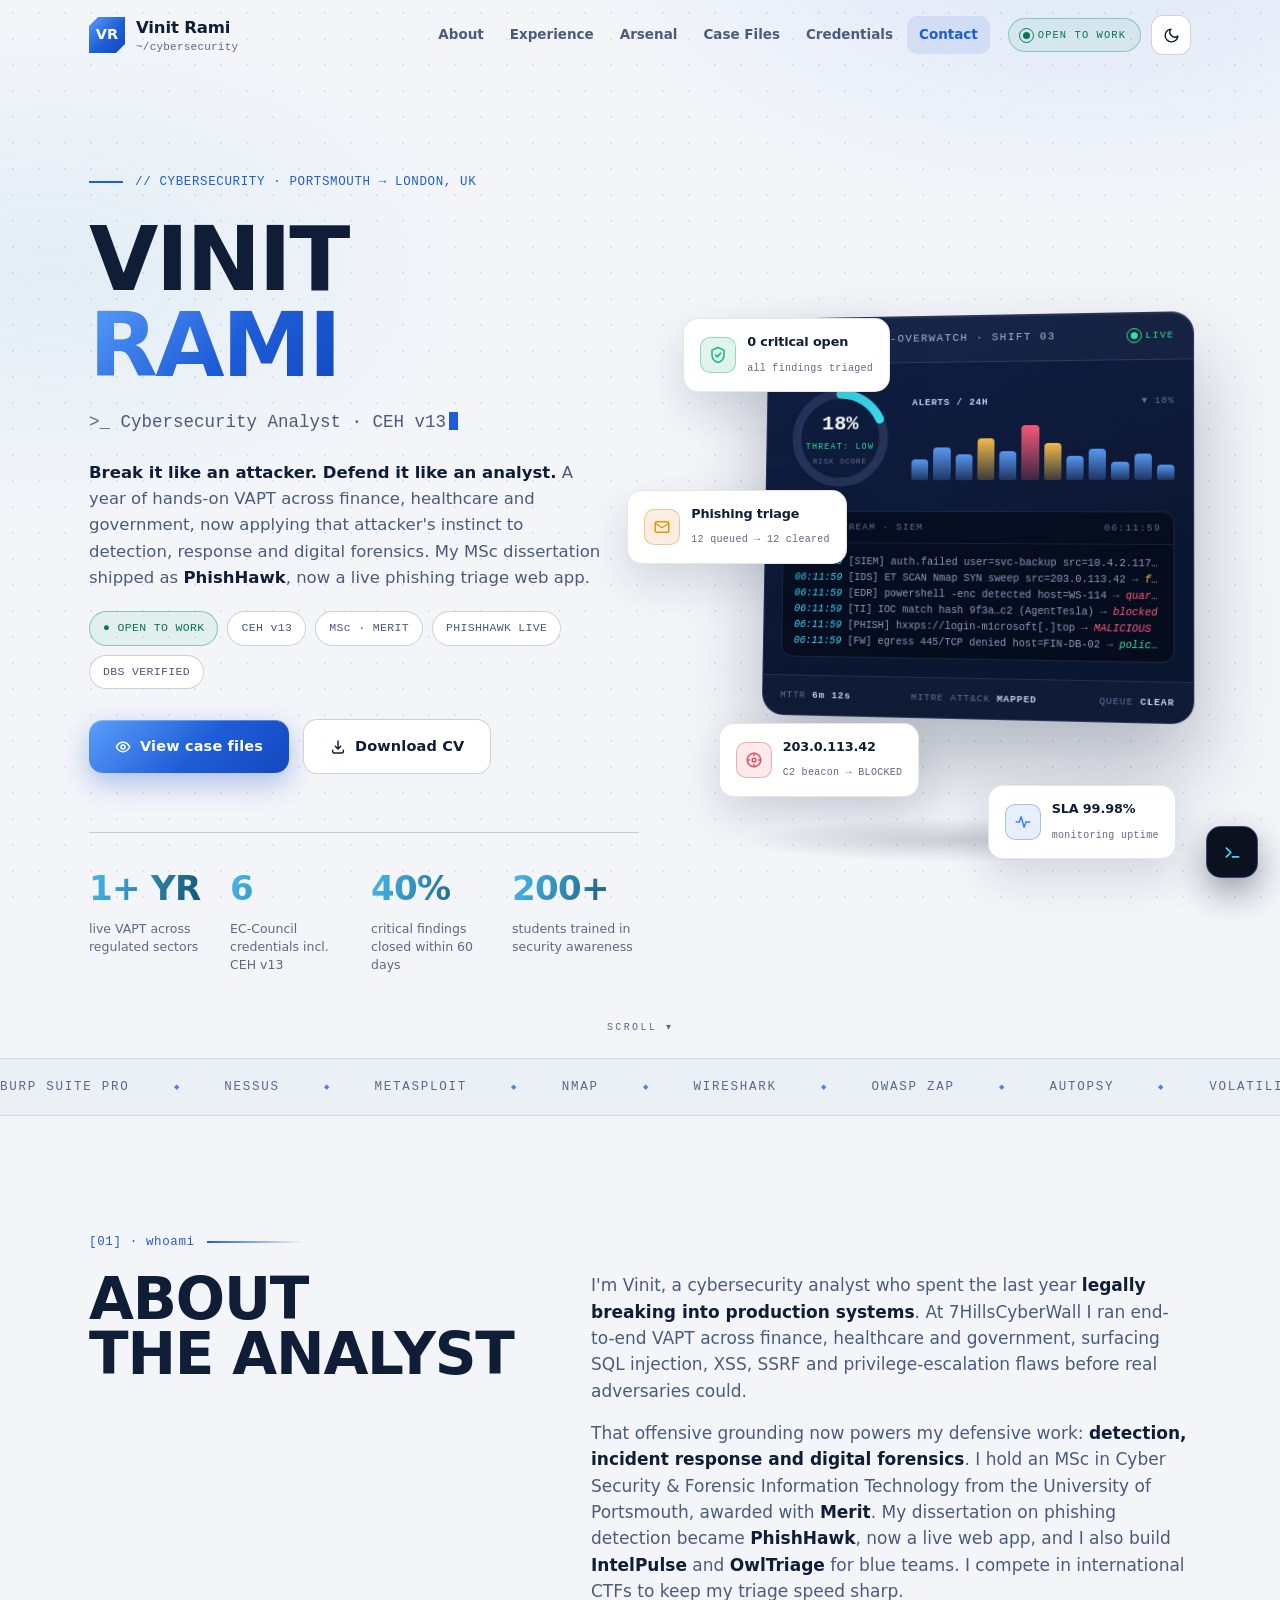
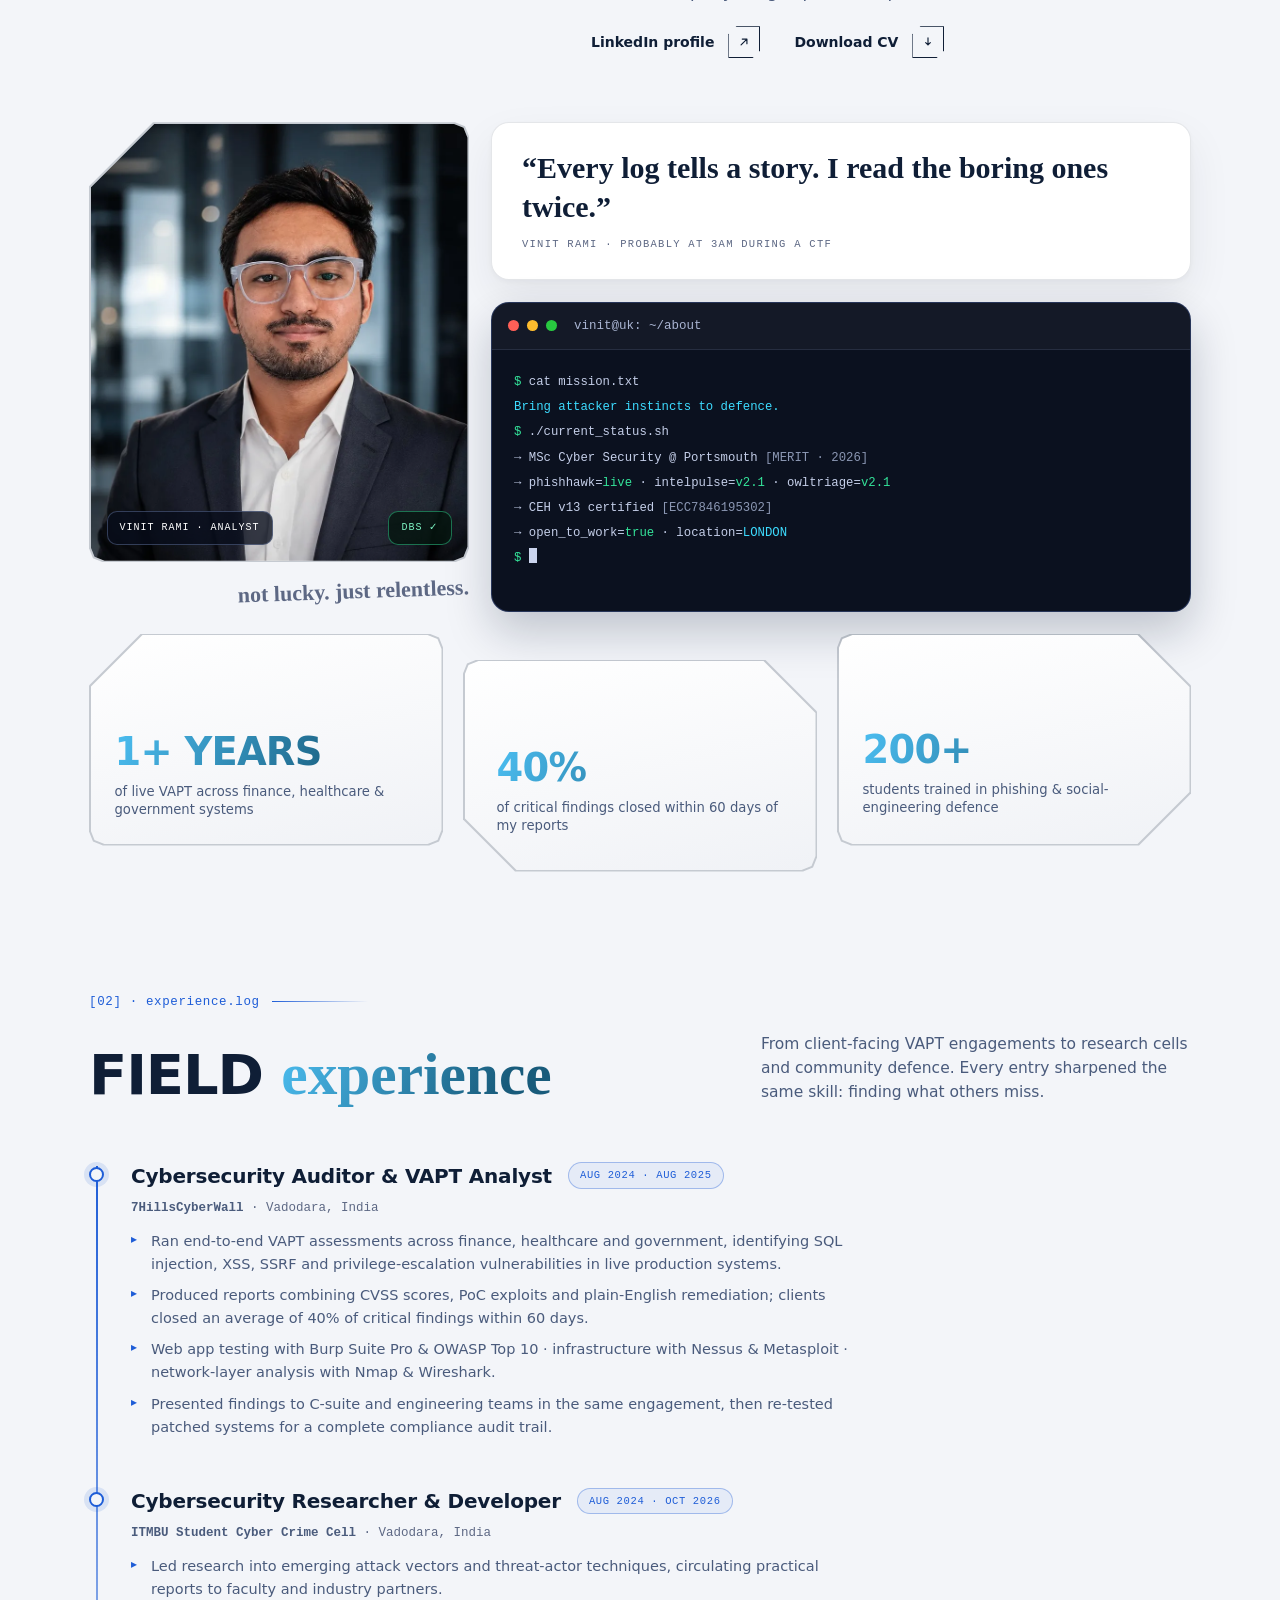
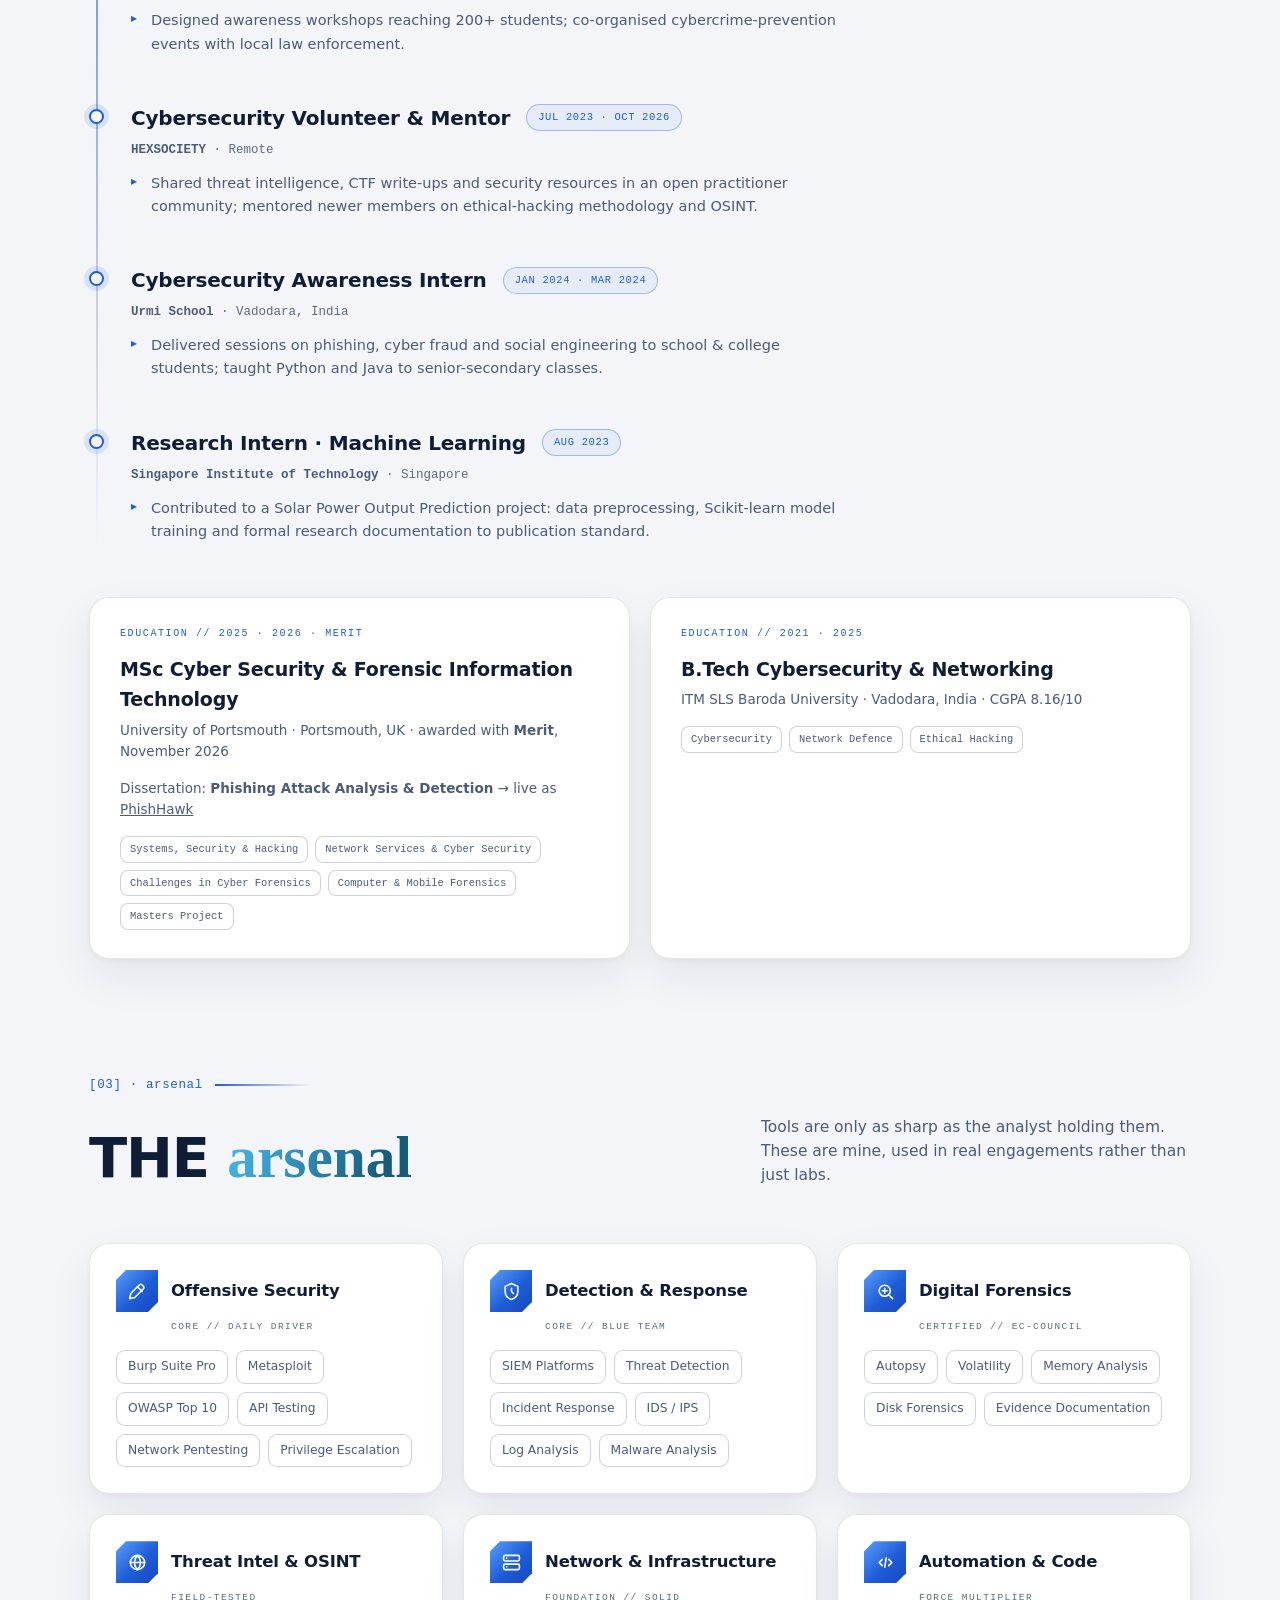
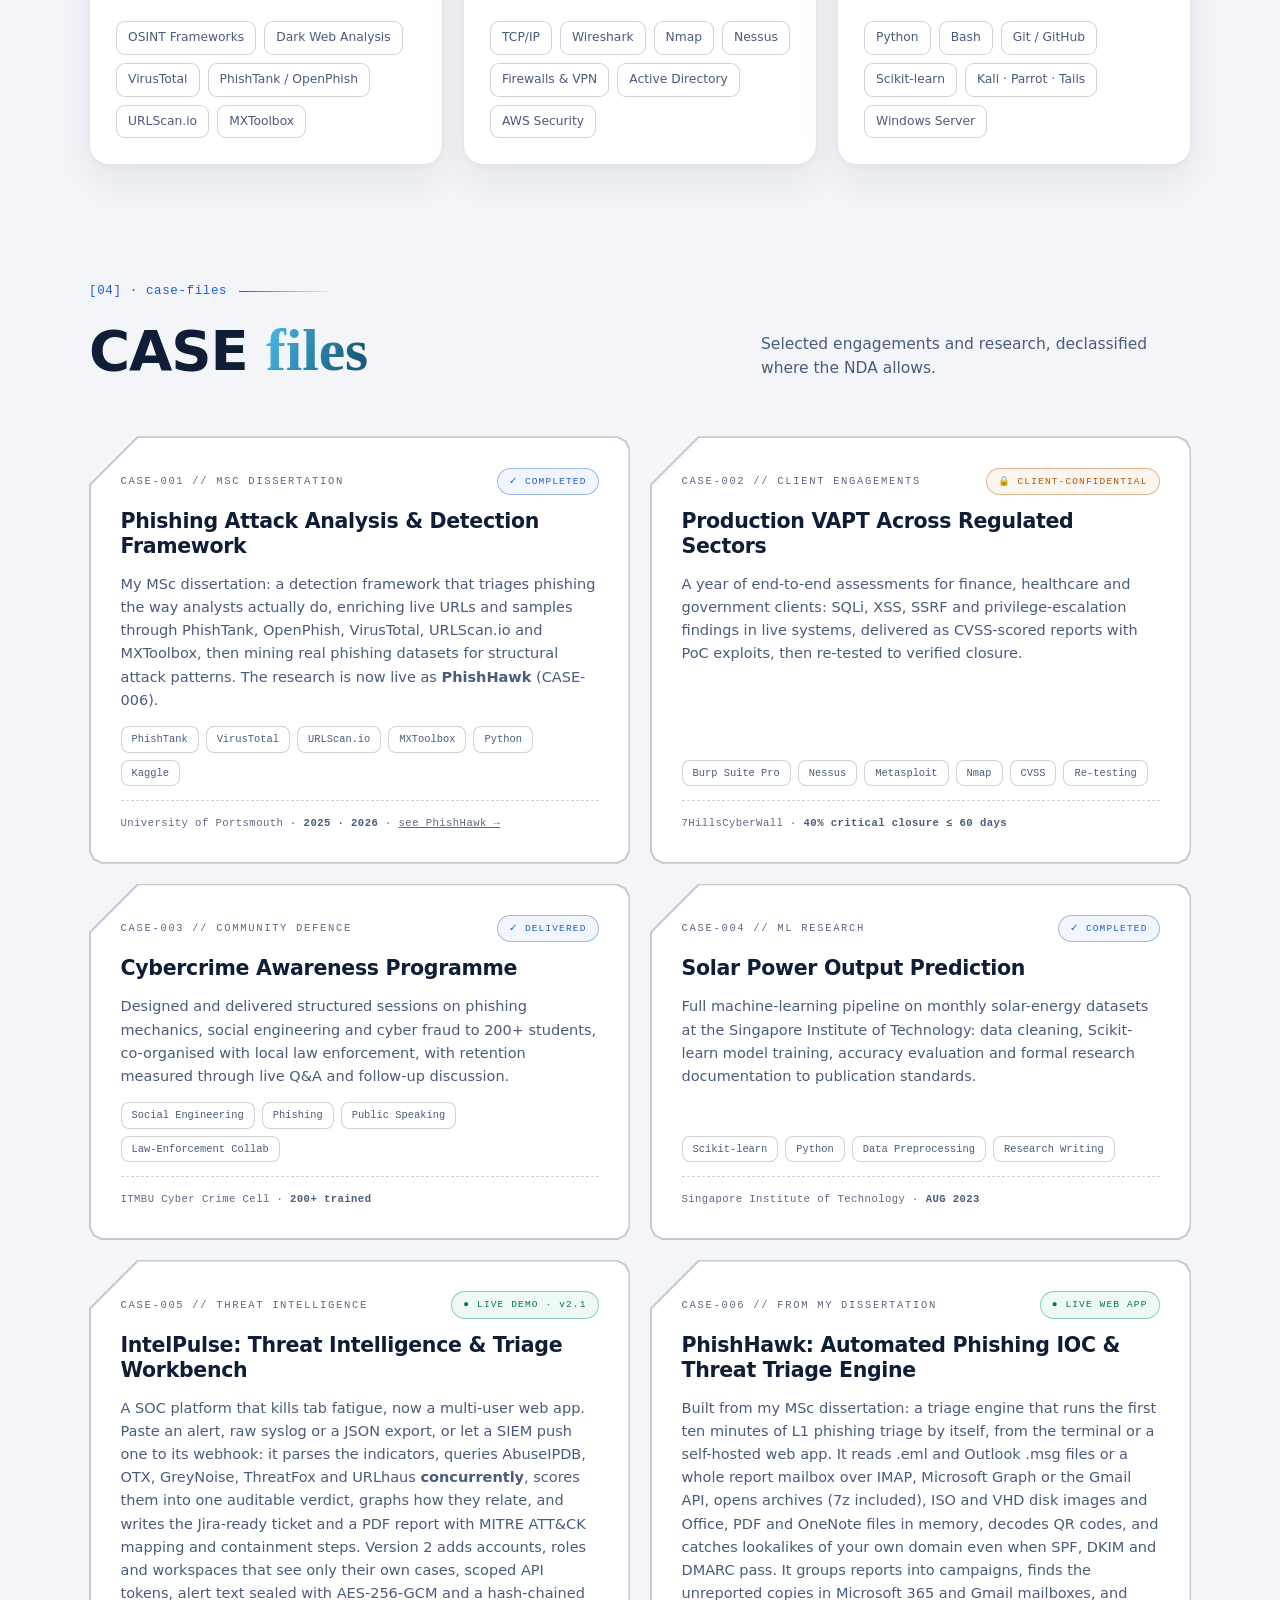
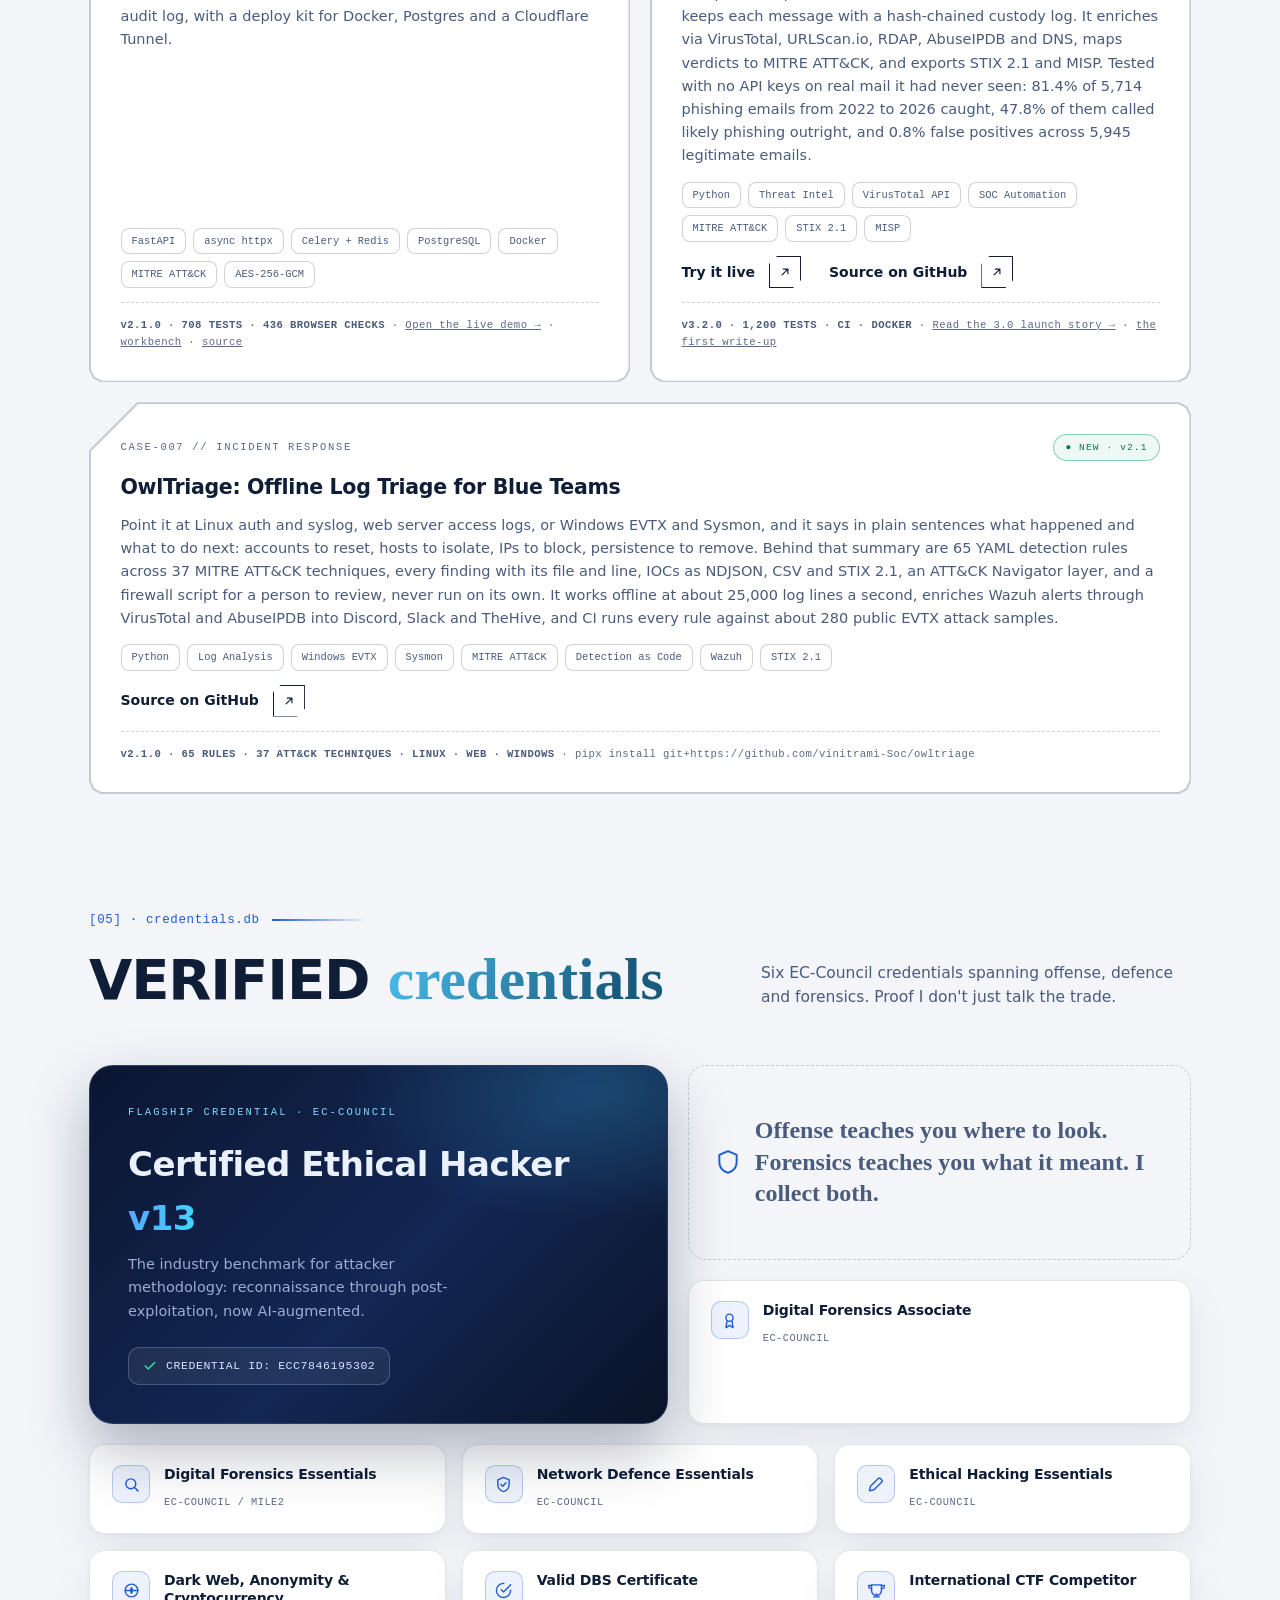
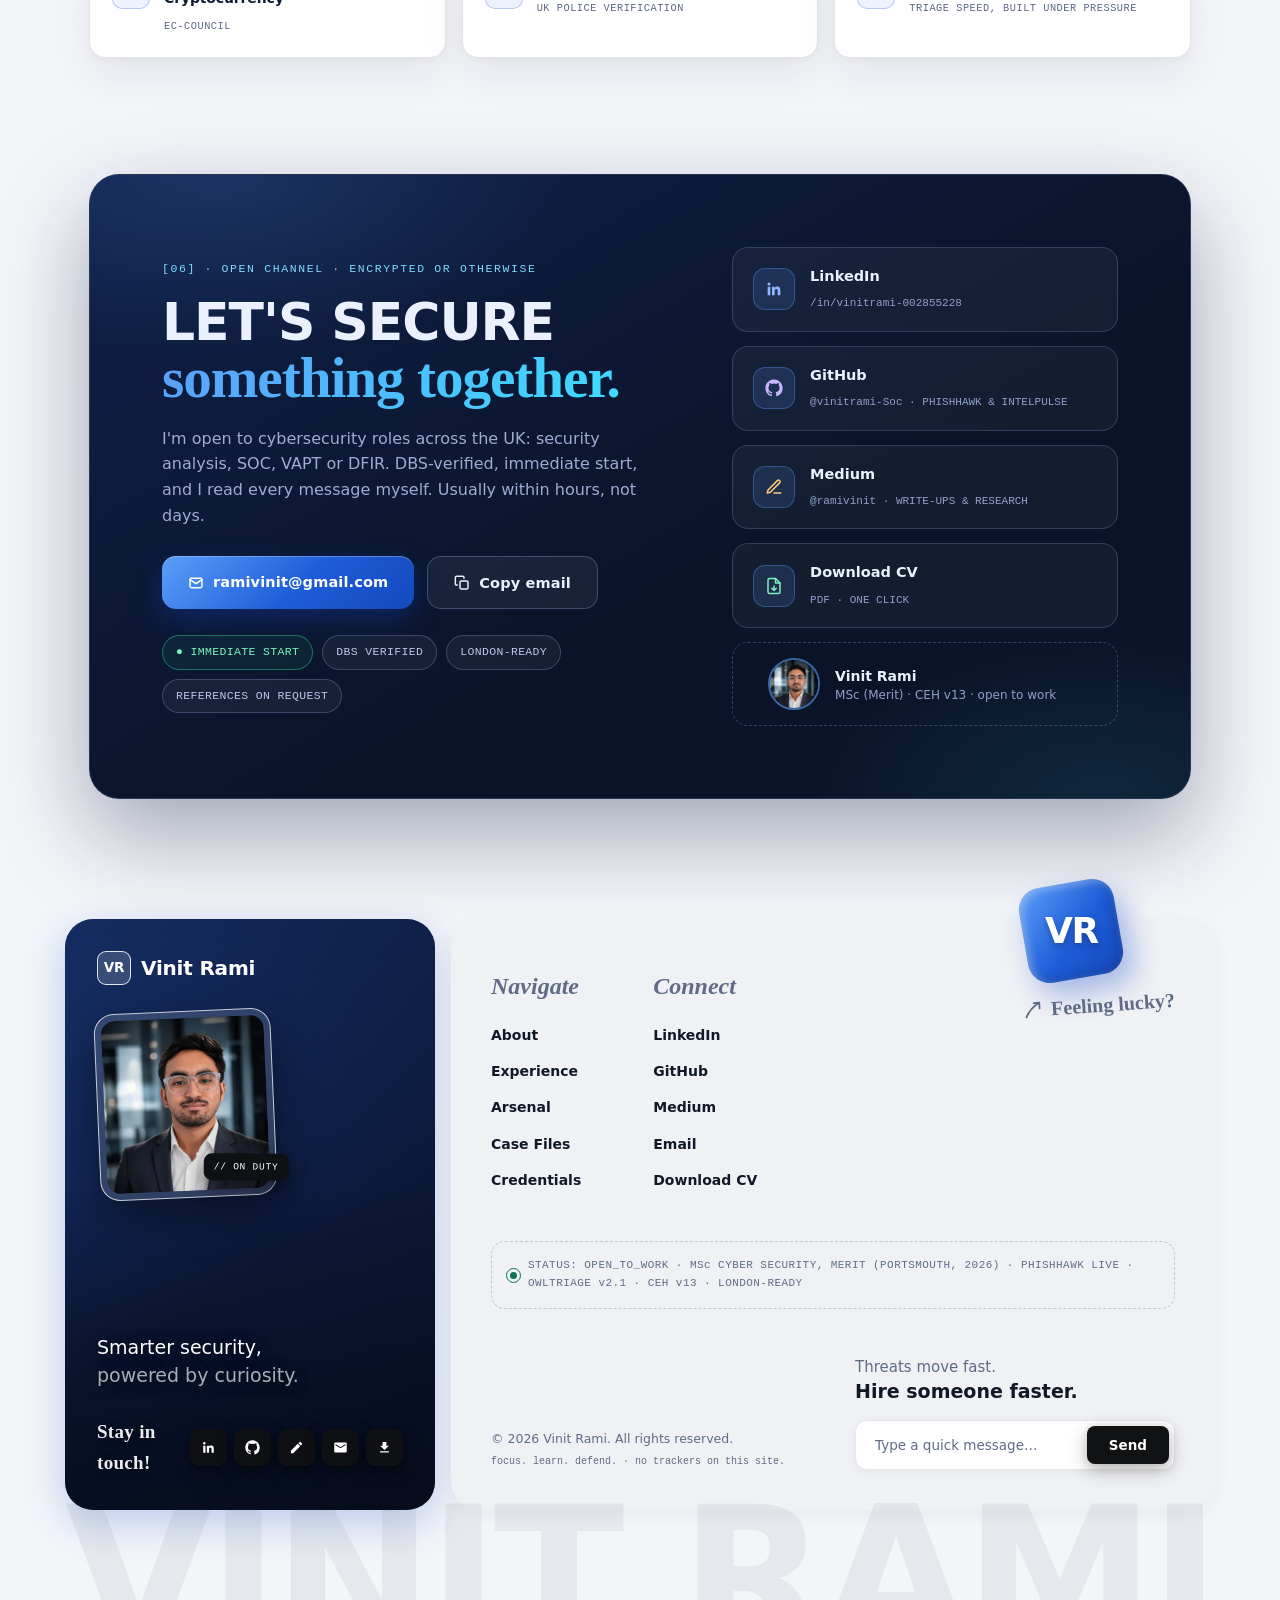
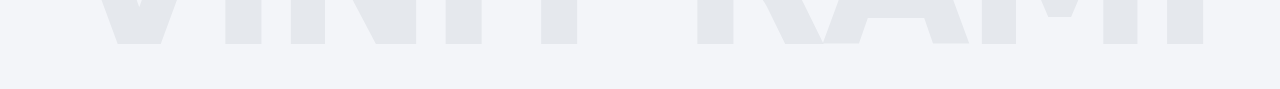
==== index.html @ 161d954b "MSc awarded with Merit; IntelPulse 2.1; add OwlTriage - The MSc is awarded: Cyber Security and Foren" ====
<!doctype html>
<html lang="en" data-theme="light">
<head>
<meta charset="UTF-8" />
<meta name="viewport" content="width=device-width, initial-scale=1.0" />
<title>Vinit Rami · Cybersecurity Analyst</title>
<meta name="description" content="Vinit Rami, CEH v13 certified cybersecurity analyst with an MSc in Cyber Security (Merit, University of Portsmouth). VAPT, phishing detection, log triage and threat intelligence. Builds PhishHawk, IntelPulse and OwlTriage." />
<meta name="theme-color" media="(prefers-color-scheme: light)" content="#F3F5F9" />
<meta name="theme-color" media="(prefers-color-scheme: dark)" content="#05080F" />
<meta property="og:title" content="Vinit Rami · Cybersecurity Analyst" />
<meta property="og:description" content="Break it like an attacker. Defend it like an analyst. CEH v13 · VAPT · Digital Forensics · MSc Cyber Security, University of Portsmouth." />
<meta property="og:type" content="website" />
<meta property="og:url" content="https://www.vinitrami.co.in/" />
<meta property="og:image" content="https://www.vinitrami.co.in/assets/profile-800.jpg" />
<link rel="canonical" href="https://www.vinitrami.co.in/" />
<link rel="icon" href="data:image/svg+xml,%3Csvg xmlns='http://www.w3.org/2000/svg' viewBox='0 0 64 64'%3E%3Cdefs%3E%3ClinearGradient id='g' x1='0' y1='0' x2='1' y2='1'%3E%3Cstop offset='0' stop-color='%235b9ffb'/%3E%3Cstop offset='1' stop-color='%231448be'/%3E%3C/linearGradient%3E%3C/defs%3E%3Crect x='6' y='6' width='52' height='52' rx='14' fill='url(%23g)'/%3E%3Cpath d='M20 22 L32 44 L44 22' fill='none' stroke='%23fff' stroke-width='5.5' stroke-linecap='round' stroke-linejoin='round'/%3E%3C/svg%3E" />
<script>(function(){
try {
var t = localStorage.getItem('vr-theme');
if (t !== 'light' && t !== 'dark'){
t = (window.matchMedia && window.matchMedia('(prefers-color-scheme: dark)').matches) ? 'dark' : 'light';
}
document.documentElement.setAttribute('data-theme', t);
} catch(e){}
})();</script>
<script type="application/ld+json">
{
  "@context": "https://schema.org",
  "@type": "Person",
  "name": "Vinit Rami",
  "jobTitle": "Cybersecurity Analyst",
  "url": "https://www.vinitrami.co.in/",
  "image": "https://www.vinitrami.co.in/assets/profile-800.jpg",
  "email": "mailto:ramivinit@gmail.com",
  "hasCredential": {
    "@type": "EducationalOccupationalCredential",
    "credentialCategory": "degree",
    "name": "MSc Cyber Security and Forensic Information Technology (Merit)",
    "recognizedBy": { "@type": "CollegeOrUniversity", "name": "University of Portsmouth" }
  },
  "alumniOf": [
    { "@type": "CollegeOrUniversity", "name": "University of Portsmouth" },
    { "@type": "CollegeOrUniversity", "name": "ITM SLS Baroda University" }
  ],
  "knowsAbout": ["Phishing Detection", "Log Analysis", "Digital Forensics", "Vulnerability Assessment and Penetration Testing", "Threat Detection", "Incident Response", "SIEM", "OSINT", "Ethical Hacking"],
  "sameAs": [
    "https://www.linkedin.com/in/vinitrami-002855228",
    "https://github.com/vinitrami-Soc",
    "https://medium.com/@ramivinit"
  ]
}
</script>
<link rel="preload" href="assets/fonts/SpaceGrotesk.woff2" as="font" type="font/woff2" crossorigin />
<link rel="preload" href="assets/fonts/DMSans.woff2" as="font" type="font/woff2" crossorigin />
<link rel="preload" href="assets/fonts/JetBrainsMono.woff2" as="font" type="font/woff2" crossorigin />
<style>/* DM Sans, JetBrains Mono and Space Grotesk are variable fonts: one file
   covers the whole weight range. They used to be served as ten files under
   weight-specific names, but only four were distinct, so a first visit
   downloaded 431 KiB of which 263 KiB was the same bytes again. Ranges below
   are the fonts' own fvar axes, not a guess. */
@font-face{font-family:'Caveat';font-style:normal;font-weight:600;font-display:swap;src:url('assets/fonts/Caveat-600.woff2') format('woff2')}
@font-face{font-family:'DM Sans';font-style:normal;font-weight:100 1000;font-display:swap;src:url('assets/fonts/DMSans.woff2') format('woff2')}
@font-face{font-family:'JetBrains Mono';font-style:normal;font-weight:400 800;font-display:swap;src:url('assets/fonts/JetBrainsMono.woff2') format('woff2')}
@font-face{font-family:'Space Grotesk';font-style:normal;font-weight:300 700;font-display:swap;src:url('assets/fonts/SpaceGrotesk.woff2') format('woff2')}
*,*::before,*::after{box-sizing:border-box;margin:0;padding:0}:root{--sans:'DM Sans',system-ui,sans-serif;--disp:'Space Grotesk','DM Sans',system-ui,sans-serif;--mono:'JetBrains Mono',ui-monospace,monospace;--hand:'Caveat',cursive;--wrap:1150px;--rad:20px;--navy:#0B1631;--navy-2:#101F44;--navy-line:rgba(140,165,225,.22);--navy-txt:#EAF0FC;--navy-mut:#9DACD2;--cube-grad:linear-gradient(135deg,#5b9ffb 0%,#1e5dd7 55%,#1448be 100%);--bg:#F3F5F9;--bg2:#EBEFF6;--card:#FFFFFF;--card2:#F0F2F6;--ink:#0F1E36;--mut:#4A5B7C;--dim:#5D6884;--line:rgba(15,30,54,.11);--line2:rgba(15,30,54,.2);--brand:#1E5DD7;--brand2:#0E8FC9;--green:#0A754F;--amber:#B45309;--red:#D93648;--stat-grad:linear-gradient(294deg,#185B7B 20%,#4BBDF0 100%);--chip-bg:#FFFFFF;--card-shadow:0 2px 6px rgba(15,30,54,.04),0 18px 44px rgba(15,30,54,.07);--card-shadow-hover:0 4px 10px rgba(15,30,54,.05),0 26px 60px rgba(21,76,189,.14);--nav-bg:rgba(243,245,249,.86);--marquee-bg:#EBEFF6;--footer-right-bg:#F0F1F5;--footer-link:#111827;--footer-soft:#606B86;--sub-bg:#FFFFFF;--sub-border:#E5E7EB;--sub-btn-bg:#111214;--sub-btn-txt:#FFFFFF;--watermark:rgba(15,30,54,.06);--scan:rgba(30,93,215,.35);--sel-bg:rgba(30,93,215,.22)}[data-theme="dark"]{--bg:#05080F;--bg2:#070C16;--card:#0C1322;--card2:#0E1626;--ink:#EAF0FB;--mut:#A3AFC8;--dim:#8F9BB7;--line:rgba(150,170,210,.15);--line2:rgba(150,170,210,.26);--brand:#5B9FFB;--brand2:#3DDCFF;--green:#34E39A;--amber:#FFC24B;--red:#FF5C7A;--stat-grad:linear-gradient(294deg,#4BA3D8 10%,#8AE4FF 100%);--chip-bg:rgba(150,170,210,.07);--card-shadow:0 20px 50px rgba(0,0,0,.4);--card-shadow-hover:0 26px 64px rgba(0,0,0,.5),0 0 46px rgba(79,141,253,.08);--nav-bg:rgba(5,8,15,.82);--marquee-bg:rgba(150,170,210,.04);--footer-right-bg:#0D1424;--footer-link:#DFE5F4;--footer-soft:#9099B4;--sub-bg:#080C16;--sub-border:rgba(150,170,210,.22);--sub-btn-bg:linear-gradient(135deg,#5b9ffb,#1448be);--sub-btn-txt:#FFFFFF;--watermark:rgba(255,255,255,.05);--scan:rgba(61,220,255,.4);--sel-bg:rgba(91,159,251,.32)}html{scroll-padding-top:96px}body{font-family:var(--sans);background:var(--bg);color:var(--ink);line-height:1.6;overflow-x:hidden;-webkit-font-smoothing:antialiased;text-rendering:optimizeLegibility}body.locked{overflow:hidden}::selection{background:var(--sel-bg)}a{color:inherit}img{max-width:100%;display:block}button{font-family:inherit;cursor:pointer;color:inherit}input{font-family:inherit}.wrap{max-width:var(--wrap);margin:0 auto;padding:0 24px}.mono{font-family:var(--mono)}:focus-visible{outline:2px solid var(--brand);outline-offset:3px;border-radius:4px}.skip-link{position:fixed;top:-64px;left:16px;z-index:10001;background:var(--brand);color:#fff;padding:10px 18px;border-radius:10px;font-weight:600;transition:top .2s}.skip-link:focus{top:14px}.bg-fx{position:fixed;inset:0;z-index:-1;pointer-events:none;background:radial-gradient(820px 460px at 85% -8%,rgba(75,140,250,.13),transparent 62%),radial-gradient(700px 420px at 4% 30%,rgba(14,143,201,.07),transparent 60%)}[data-theme="dark"] .bg-fx{background:radial-gradient(820px 460px at 85% -8%,rgba(79,141,253,.13),transparent 62%),radial-gradient(700px 420px at 4% 30%,rgba(61,220,255,.05),transparent 60%),radial-gradient(900px 560px at 50% 115%,rgba(30,93,215,.08),transparent 65%)}.bg-dots{position:fixed;inset:0;z-index:-1;pointer-events:none;opacity:.55;background-image:radial-gradient(rgba(15,30,54,.14) 1px,transparent 1.4px);background-size:26px 26px;background-position:0 0}[data-theme="dark"] .bg-dots{background-image:radial-gradient(rgba(150,170,210,.13) 1px,transparent 1.4px);opacity:.4}#progress{position:fixed;top:0;left:0;height:2.5px;width:0;background:var(--cube-grad);z-index:1200}#boot{position:fixed;inset:0;z-index:9999;background:#04060B;display:flex;align-items:center;justify-content:center;padding:24px;transition:opacity .5s ease,visibility .5s}#boot.hidden{opacity:0;visibility:hidden}.term-shell{width:min(600px,100%);border-radius:16px;overflow:hidden;background:#0B111F;border:1px solid rgba(120,155,255,.26);box-shadow:0 0 0 1px rgba(0,0,0,.45),0 34px 90px rgba(0,0,0,.72),0 0 80px rgba(60,120,255,.12)}.term-head{display:flex;align-items:center;gap:8px;padding:13px 16px;background:rgba(255,255,255,.035);border-bottom:1px solid rgba(150,170,210,.14)}.tdot{width:11px;height:11px;border-radius:50%;flex:none}.tdot.r{background:#ff5f57}.tdot.y{background:#febc2e}.tdot.g{background:#28c840}.term-title{margin-left:9px;font-family:var(--mono);font-size:12.5px;color:#A9B4D2}.boot-body{padding:22px 22px 26px;font-family:var(--mono);font-size:13.5px;line-height:2.05;min-height:186px;color:#CBD5EE}.boot-body .ln{display:block}.boot-body .ok{color:#34E39A}.boot-body .accent{color:#3DDCFF}.caret{display:inline-block;width:8px;height:15px;background:#CBD5EE;vertical-align:-2px;animation:blink 1s steps(1) infinite}@keyframes blink{50%{opacity:0}}.boot-skip{position:absolute;bottom:26px;left:50%;transform:translateX(-50%);font-family:var(--mono);font-size:11px;color:#818CA6;letter-spacing:.1em}#nav{position:fixed;top:0;left:0;right:0;z-index:1000;border-bottom:1px solid transparent;transition:background-color .3s,border-color .3s,box-shadow .3s}#nav.scrolled{background:var(--nav-bg);backdrop-filter:blur(14px);-webkit-backdrop-filter:blur(14px);border-bottom-color:var(--line);box-shadow:0 8px 30px rgba(15,30,54,.06)}[data-theme="dark"] #nav.scrolled{box-shadow:0 10px 36px rgba(0,0,0,.4)}.nav-in{max-width:var(--wrap);margin:0 auto;padding:15px 24px;display:flex;align-items:center;gap:18px}.brand{display:flex;align-items:center;gap:11px;text-decoration:none}.brand-mark{width:36px;height:36px;display:grid;place-items:center;flex:none;background:var(--cube-grad);color:#fff;font-family:var(--disp);font-weight:700;font-size:14.5px;clip-path:polygon(9px 0,100% 0,100% calc(100% - 9px),calc(100% - 9px) 100%,0 100%,0 9px);box-shadow:0 6px 16px rgba(20,72,200,.3)}.brand-name{font-family:var(--disp);font-weight:700;font-size:16.5px;letter-spacing:-.01em}.brand-name .path{font-family:var(--mono);font-weight:500;font-size:11px;color:var(--dim);display:block;line-height:1.25;letter-spacing:.02em}.nav-links{display:flex;gap:2px;margin-left:auto;align-items:center}.nav-links a{text-decoration:none;font-size:13.5px;font-weight:600;color:var(--mut);padding:8px 12px;border-radius:10px;transition:color .2s,background-color .2s}.nav-links a:hover{color:var(--ink);background:rgba(30,93,215,.08)}.nav-links a.active{color:var(--brand);background:rgba(30,93,215,.1)}[data-theme="dark"] .nav-links a:hover{background:rgba(91,159,251,.1)}[data-theme="dark"] .nav-links a.active{background:rgba(91,159,251,.13)}.nav-tools{display:flex;align-items:center;gap:10px}#themeToggle{width:40px;height:40px;border-radius:12px;border:1px solid var(--line2);background:var(--chip-bg);display:grid;place-items:center;transition:transform .2s,border-color .2s}#themeToggle:hover{transform:translateY(-2px);border-color:var(--brand)}#themeToggle svg{width:17px;height:17px}#themeToggle .ico-sun{display:none}[data-theme="dark"] #themeToggle .ico-sun{display:block}[data-theme="dark"] #themeToggle .ico-moon{display:none}.nav-status{display:flex;align-items:center;gap:8px;padding:8px 14px;text-decoration:none;border-radius:99px;border:1px solid rgba(14,159,110,.4);background:rgba(14,159,110,.07);font-family:var(--mono);font-size:10.5px;letter-spacing:.1em;color:var(--green);white-space:nowrap;transition:background-color .2s}.nav-status:hover{background:rgba(14,159,110,.14)}.pulse{width:7px;height:7px;border-radius:50%;background:var(--green);position:relative;flex:none}.pulse::after{content:'';position:absolute;inset:-4px;border-radius:50%;border:1px solid var(--green);animation:pulse 2s ease-out infinite}@keyframes pulse{0%{transform:scale(.5);opacity:.9}100%{transform:scale(1.55);opacity:0}}#hamburger{display:none;width:42px;height:42px;border-radius:11px;background:var(--chip-bg);border:1px solid var(--line2);flex-direction:column;align-items:center;justify-content:center;gap:5px}#hamburger span{width:18px;height:2px;background:var(--ink);border-radius:2px;transition:transform .25s,opacity .25s}#hamburger.open span:nth-child(1){transform:translateY(7px) rotate(45deg)}#hamburger.open span:nth-child(2){opacity:0}#hamburger.open span:nth-child(3){transform:translateY(-7px) rotate(-45deg)}#mobile-menu{display:none;position:fixed;top:76px;left:14px;right:14px;z-index:999;background:var(--card);border:1px solid var(--line2);border-radius:18px;padding:12px;box-shadow:0 30px 70px rgba(15,30,54,.18)}[data-theme="dark"] #mobile-menu{box-shadow:0 30px 80px rgba(0,0,0,.6)}#mobile-menu.open{display:block}#mobile-menu a{display:block;text-decoration:none;padding:13px 16px;border-radius:12px;font-weight:600;font-size:15px;color:var(--ink)}#mobile-menu a:hover{background:rgba(30,93,215,.08)}#mobile-menu .mm-foot{margin-top:8px;padding:12px 16px 6px;border-top:1px solid var(--line);display:flex;align-items:center;justify-content:space-between;gap:12px;font-family:var(--mono);font-size:10.5px;letter-spacing:.08em;color:var(--green)}.btn{display:inline-flex;align-items:center;gap:9px;text-decoration:none;border:none;font-size:14.5px;font-weight:700;letter-spacing:.01em;padding:15px 26px;border-radius:14px;transition:transform .16s,box-shadow .25s,background-color .25s,filter .2s}.btn:active{transform:translateY(1px)}.btn svg{width:16px;height:16px;flex:none}.btn-primary{background:var(--cube-grad);color:#fff;box-shadow:0 10px 28px rgba(20,72,200,.32),inset 0 1px 0 rgba(255,255,255,.28)}.btn-primary:hover{transform:translateY(-2px);filter:brightness(1.07);box-shadow:0 16px 40px rgba(20,72,200,.42),inset 0 1px 0 rgba(255,255,255,.28)}.btn-ghost{background:var(--chip-bg);color:var(--ink);border:1px solid var(--line2)}.btn-ghost:hover{transform:translateY(-2px);border-color:var(--brand);box-shadow:0 12px 28px rgba(15,30,54,.1)}[data-theme="dark"] .btn-ghost:hover{box-shadow:0 12px 30px rgba(0,0,0,.4)}.chip{font-family:var(--mono);font-size:11.5px;letter-spacing:.03em;color:var(--mut);padding:7px 13px;border-radius:99px;border:1px solid var(--line2);background:var(--chip-bg);white-space:nowrap}.chip.hot{color:var(--green);border-color:rgba(14,159,110,.45);background:rgba(14,159,110,.07)}.arrow-link{display:inline-flex;align-items:center;gap:14px;margin-top:22px;font-size:14px;font-weight:600;color:var(--ink);text-decoration:none}.arrow-link .abox{width:32px;height:32px;display:grid;place-items:center;flex:none;border:1.5px solid var(--ink);transition:transform .2s,background-color .2s,color .2s;clip-path:polygon(8px 0,100% 0,100% calc(100% - 8px),calc(100% - 8px) 100%,0 100%,0 8px)}.arrow-link .abox svg{width:14px;height:14px}.arrow-link:hover .abox{transform:translateY(-3px);background:var(--ink);color:var(--bg)}#home{position:relative;padding:172px 0 84px;min-height:100svh;display:flex;align-items:center}.hero-grid{display:grid;grid-template-columns:1.04fr .96fr;gap:44px;align-items:center;width:100%}.hero-eyebrow{font-family:var(--mono);font-size:12.5px;color:var(--brand);letter-spacing:.05em;margin-bottom:24px;display:flex;align-items:center;gap:12px}.hero-eyebrow::before{content:'';width:34px;height:1.5px;background:var(--brand)}h1.hero-name{font-family:var(--disp);font-size:clamp(48px,7vw,92px);font-weight:700;letter-spacing:-.03em;line-height:.96;text-transform:uppercase;margin-bottom:20px}h1.hero-name .grad{background:var(--cube-grad);-webkit-background-clip:text;background-clip:text;color:transparent}.hero-roles{font-family:var(--mono);font-size:clamp(14.5px,1.8vw,17.5px);color:var(--mut);margin-bottom:20px;min-height:1.8em}.hero-roles .pfx{color:var(--dim)}.hero-roles .typed-caret{display:inline-block;width:9px;height:1.05em;background:var(--brand);vertical-align:-3px;margin-left:3px;animation:blink 1s steps(1) infinite}.hero-tag{font-size:16.5px;color:var(--mut);max-width:520px;margin-bottom:14px}.hero-tag b{color:var(--ink);font-weight:600}.hero-chips{display:flex;flex-wrap:wrap;gap:9px;margin:20px 0 30px}.hero-cta{display:flex;flex-wrap:wrap;gap:14px;align-items:center}.hero-stats{display:grid;grid-template-columns:repeat(4,1fr);gap:14px;margin-top:58px;border-top:1px solid var(--line2);padding-top:28px}.hstat .v{font-family:var(--disp);font-weight:700;font-size:clamp(24px,3vw,34px);letter-spacing:-.02em;background:var(--stat-grad);-webkit-background-clip:text;background-clip:text;color:transparent}.hstat .l{font-size:12.5px;color:var(--dim);margin-top:4px;line-height:1.45}.cluster{position:relative;min-height:520px}.cluster::after{content:'';position:absolute;left:10%;right:2%;bottom:-30px;height:46px;background:radial-gradient(ellipse at center,rgba(15,30,54,.18),transparent 68%);z-index:0}[data-theme="dark"] .cluster::after{background:radial-gradient(ellipse at center,rgba(0,0,0,.55),transparent 68%)}.dash{position:relative;z-index:2;width:min(432px,100%);margin-left:auto;background:linear-gradient(160deg,var(--navy-2),var(--navy) 70%);border:1px solid var(--navy-line);border-radius:22px;overflow:hidden;transform:perspective(1200px) rotateX(3deg) rotateY(-7deg) rotate(.5deg);box-shadow:0 44px 80px rgba(15,30,54,.28),inset 0 1px 0 rgba(255,255,255,.08)}[data-theme="dark"] .dash{box-shadow:0 44px 90px rgba(0,0,0,.55),0 0 70px rgba(79,141,253,.08),inset 0 1px 0 rgba(255,255,255,.07)}.dash-head{display:flex;align-items:center;gap:8px;padding:14px 18px;border-bottom:1px solid rgba(150,175,235,.16);background:rgba(255,255,255,.03)}.dash-head .tdot{width:10px;height:10px}.dash-title{font-family:var(--mono);font-size:11px;letter-spacing:.13em;color:#A6B3D8;margin-left:6px}.live{margin-left:auto;display:flex;align-items:center;gap:7px;font-family:var(--mono);font-size:9.5px;letter-spacing:.15em;color:#34E39A}.live .pulse{background:#34E39A}.live .pulse::after{border-color:#34E39A}.dash-body{padding:18px;display:grid;gap:16px}.dash-row1{display:grid;grid-template-columns:116px 1fr;gap:16px;align-items:center}.gauge{position:relative;width:116px;height:116px}.gauge svg{transform:rotate(-90deg);display:block}.gauge .track{stroke:rgba(150,175,235,.16)}.gauge .val{stroke:url(#gaugeGrad);stroke-linecap:round;stroke-dasharray:283;stroke-dashoffset:283;transition:stroke-dashoffset 1.5s cubic-bezier(.22,.9,.35,1)}.gauge .g-in{position:absolute;inset:0;display:flex;flex-direction:column;align-items:center;justify-content:center;gap:1px}.gauge .g-num{font-family:var(--mono);font-weight:600;font-size:21px;color:#fff}.gauge .g-lbl{font-family:var(--mono);font-size:8.5px;letter-spacing:.16em;color:#34E39A}.gauge .g-sub{font-family:var(--mono);font-size:8px;color:#5F6E96;letter-spacing:.1em}.bars .bars-l{display:flex;justify-content:space-between;font-family:var(--mono);font-size:9.5px;letter-spacing:.08em;color:#5F6E96;margin-bottom:9px}.bars .bars-l b{color:#C3CEEC;font-weight:600}.bar-row{display:flex;align-items:flex-end;gap:5px;height:62px}.bar{flex:1;min-width:6px;border-radius:4px 4px 2px 2px;background:linear-gradient(180deg,rgba(91,159,251,.95),rgba(91,159,251,.22));transform-origin:bottom;transform:scaleY(0);transition:transform .7s cubic-bezier(.22,.9,.3,1.15)}.bar.warn{background:linear-gradient(180deg,rgba(255,194,75,.95),rgba(255,194,75,.2))}.bar.crit{background:linear-gradient(180deg,rgba(255,92,122,.95),rgba(255,92,122,.2))}.cluster.armed .bar{transform:scaleY(1)}.logbox{border:1px solid rgba(150,175,235,.15);border-radius:12px;background:rgba(3,7,16,.55);overflow:hidden}.logbox-t{display:flex;align-items:center;justify-content:space-between;padding:8px 12px;border-bottom:1px solid rgba(150,175,235,.12);font-family:var(--mono);font-size:9.5px;letter-spacing:.13em;color:#5F6E96}.log-stream{height:114px;overflow:hidden;padding:9px 12px;display:flex;flex-direction:column;justify-content:flex-end}.log-line{font-family:var(--mono);font-size:10.3px;line-height:1.85;color:#8B98BC;white-space:nowrap;overflow:hidden;text-overflow:ellipsis}.log-line .t-ok{color:#34E39A}.log-line .t-warn{color:#FFC24B}.log-line .t-crit{color:#FF5C7A}.log-line .t-info{color:#3DDCFF}.dash-foot{display:flex;justify-content:space-between;align-items:center;padding:12px 18px;border-top:1px solid rgba(150,175,235,.14);font-family:var(--mono);font-size:9.6px;letter-spacing:.09em;color:#5F6E96;background:rgba(255,255,255,.02)}.dash-foot b{color:#C3CEEC;font-weight:600}.fcard{position:absolute;z-index:3;display:flex;align-items:center;gap:11px;padding:13px 16px;border-radius:15px;background:var(--card);border:1px solid var(--line);box-shadow:0 18px 44px rgba(15,30,54,.14);animation:floaty 7s ease-in-out infinite alternate}[data-theme="dark"] .fcard{background:linear-gradient(150deg,#131C33,#0B1222);border-color:rgba(140,165,225,.24);box-shadow:0 22px 50px rgba(0,0,0,.5),inset 0 1px 0 rgba(255,255,255,.06)}.fcard .fi{width:36px;height:36px;flex:none;border-radius:10px;display:grid;place-items:center}.fcard .ft b{display:block;font-size:12.8px;font-weight:700;color:var(--ink);letter-spacing:-.01em}.fcard .ft span{font-family:var(--mono);font-size:10px;color:var(--dim);letter-spacing:.03em}.fcard svg{width:18px;height:18px}.fc1{top:1%;left:0;animation-delay:.5s}.fc2{top:34%;left:-11%;animation-delay:1.4s}.fc3{bottom:7%;left:7%;animation-delay:.9s}.fc4{bottom:-5%;right:3%;animation-delay:1.9s}@keyframes floaty{from{transform:translateY(7px)}to{transform:translateY(-9px)}}.scroll-hint{position:absolute;bottom:22px;left:50%;transform:translateX(-50%);font-family:var(--mono);font-size:10px;letter-spacing:.24em;color:var(--dim)}.marquee{border-block:1px solid var(--line);background:var(--marquee-bg);overflow:hidden;padding:18px 0}.marquee-track{display:flex;gap:44px;width:max-content;animation:scrollX 36s linear infinite;transform:translateZ(0)}.marquee:hover .marquee-track{animation-play-state:paused}.marquee-track span{font-family:var(--mono);font-size:12.5px;letter-spacing:.14em;color:var(--dim);white-space:nowrap;display:flex;align-items:center;gap:44px}.marquee-track span::after{content:'◆';font-size:7px;color:var(--brand);opacity:.75}@keyframes scrollX{to{transform:translateX(-50%)}}section.block{padding:116px 0 0}.sec-label{font-family:var(--mono);font-size:12.5px;color:var(--brand);letter-spacing:.05em;display:flex;align-items:center;gap:12px;margin-bottom:20px}.sec-label::after{content:'';height:1.5px;flex:1;max-width:96px;background:linear-gradient(90deg,var(--brand),transparent)}h2.sec-title{font-family:var(--disp);font-size:clamp(34px,4.8vw,56px);font-weight:700;letter-spacing:-.02em;line-height:.99;text-transform:uppercase}h2.sec-title .soft{color:var(--dim)}h2.sec-title .hand{font-family:var(--hand);font-weight:600;text-transform:none;font-size:1.06em;background:var(--stat-grad);-webkit-background-clip:text;background-clip:text;color:transparent;padding-right:.1em;letter-spacing:0}.sec-head{display:flex;align-items:flex-end;justify-content:space-between;gap:32px;flex-wrap:wrap;margin-bottom:56px}.sec-head p.lead{max-width:430px;color:var(--mut);font-size:15.5px;line-height:1.55}.reveal{opacity:0;transform:translateY(24px);transition:opacity .65s ease,transform .65s cubic-bezier(.22,.9,.34,1);transition-delay:var(--d,0s)}.reveal.in{opacity:1;transform:none}.about-top{display:grid;grid-template-columns:auto 1fr;gap:56px;align-items:start;margin-bottom:64px}.about-top h2{font-family:var(--disp);font-size:clamp(38px,5vw,58px);font-weight:700;text-transform:uppercase;letter-spacing:-.02em;line-height:.95}.about-desc{max-width:600px;justify-self:end}.about-desc p{font-size:17px;line-height:1.55;color:var(--mut)}.about-desc p + p{margin-top:16px}.about-desc p b{color:var(--ink);font-weight:600}.about-links{display:flex;gap:34px;flex-wrap:wrap}.about-main{display:grid;grid-template-columns:380px 1fr;gap:22px;align-items:stretch}.photo-card{position:relative;display:flex;flex-direction:column}.photo-outer{position:relative;flex:1 1 auto;min-height:440px;padding:1.5px;background:var(--line2);clip-path:polygon(64px 0,calc(100% - 14px) 0,calc(100% - 4px) 4px,100% 14px,100% calc(100% - 14px),calc(100% - 4px) calc(100% - 4px),calc(100% - 14px) 100%,14px 100%,4px calc(100% - 4px),0 calc(100% - 14px),0 64px)}.photo-inner{position:absolute;inset:1.5px;clip-path:inherit;overflow:hidden;background:var(--card2)}.photo-inner img{width:100%;height:100%;object-fit:cover;object-position:center 18%}.photo-inner .scan{position:absolute;inset:0;pointer-events:none;opacity:0;transition:opacity .35s;background:linear-gradient(180deg,transparent 44%,var(--scan) 50%,transparent 56%);background-size:100% 260%}.photo-card:hover .scan{opacity:1;animation:scan 2.6s linear infinite}@keyframes scan{from{background-position:0 -80%}to{background-position:0 180%}}.photo-tag{position:absolute;left:16px;bottom:16px;right:16px;display:flex;justify-content:space-between;gap:10px;align-items:flex-end}.photo-tag .id{font-family:var(--mono);font-size:10px;letter-spacing:.1em;color:#fff;background:rgba(8,14,28,.78);border:1px solid rgba(150,175,235,.3);padding:8px 12px;border-radius:10px}.photo-tag .ok{font-family:var(--mono);font-size:10px;letter-spacing:.1em;color:#7CF2C1;background:rgba(6,22,16,.8);border:1px solid rgba(52,227,154,.45);padding:8px 12px;border-radius:10px}.photo-note{margin-top:14px;text-align:right;font-family:var(--hand);font-weight:600;font-size:22px;color:var(--dim);transform:rotate(-2deg)}.about-side{display:flex;flex-direction:column;gap:22px}.quote-card{padding:26px 30px;border-radius:18px;background:var(--card);border:1px solid var(--line);box-shadow:var(--card-shadow)}.quote-card .q{font-family:var(--hand);font-size:30px;font-weight:600;line-height:1.28;color:var(--ink)}.quote-card .who{margin-top:10px;font-family:var(--mono);font-size:10.5px;letter-spacing:.12em;color:var(--dim)}.side-term{flex:1;display:flex;flex-direction:column;border-radius:18px;overflow:hidden;min-height:220px;background:#0B111F;border:1px solid rgba(120,155,255,.26);box-shadow:0 20px 46px rgba(11,22,49,.22)}.side-term .term-head{flex:none}.side-term .st-body{flex:1;padding:20px 22px;font-family:var(--mono);font-size:12.3px;line-height:2.05;color:#C4CEE8}.side-term .st-body .c-green{color:#34E39A}.side-term .st-body .c-cyan{color:#3DDCFF}.side-term .st-body .c-dim{color:#8B97B3}.about-stats{display:grid;grid-template-columns:repeat(3,1fr);gap:20px;margin-top:22px;padding-bottom:30px}.stat-card{position:relative;min-height:212px;padding:1.5px;background:var(--line2)}.stat-card.c1{clip-path:polygon(52px 0,calc(100% - 14px) 0,calc(100% - 4px) 4px,100% 14px,100% calc(100% - 14px),calc(100% - 4px) calc(100% - 4px),calc(100% - 14px) 100%,14px 100%,4px calc(100% - 4px),0 calc(100% - 14px),0 52px)}.stat-card.c2{clip-path:polygon(0 14px,4px 4px,14px 0,calc(100% - 52px) 0,100% 52px,100% calc(100% - 14px),calc(100% - 4px) calc(100% - 4px),calc(100% - 14px) 100%,52px 100%,0 calc(100% - 52px))}.stat-card.c3{clip-path:polygon(0 14px,4px 4px,14px 0,calc(100% - 52px) 0,100% 52px,100% calc(100% - 52px),calc(100% - 52px) 100%,14px 100%,4px calc(100% - 4px),0 calc(100% - 14px))}.stat-card.offset{transform:translateY(26px)}.stat-in{position:absolute;inset:1.5px;clip-path:inherit;padding:24px;display:flex;flex-direction:column;justify-content:flex-end;background:linear-gradient(168deg,var(--card) 0%,var(--card2) 100%)}[data-theme="dark"] .stat-in{background:linear-gradient(168deg,#0E1730 0%,#090F1E 100%)}.stat-card.c2 .stat-in{padding-left:32px;padding-bottom:34px}.stat-card.c3 .stat-in{padding-bottom:26px}.stat-in .v{font-family:var(--disp);font-size:clamp(28px,3vw,40px);font-weight:700;letter-spacing:-.02em;line-height:1;text-transform:uppercase;white-space:nowrap;background:var(--stat-grad);-webkit-background-clip:text;background-clip:text;color:transparent}.stat-in .l{margin-top:11px;font-size:13.2px;color:var(--mut);line-height:1.42}.timeline{position:relative}.timeline::before{content:'';position:absolute;left:7px;top:6px;bottom:6px;width:1.5px;background:linear-gradient(180deg,var(--brand),transparent)}.titem{position:relative;padding:0 0 46px 42px}.titem:last-child{padding-bottom:8px}.titem::before{content:'';position:absolute;left:0;top:7px;width:15px;height:15px;border-radius:50%;background:var(--bg);border:2.5px solid var(--brand);box-shadow:0 0 0 5px rgba(30,93,215,.12)}.titem.now::before{border-color:var(--green);box-shadow:0 0 0 5px rgba(14,159,110,.14)}.t-top{display:flex;flex-wrap:wrap;align-items:center;gap:10px 16px;margin-bottom:6px}.t-top h3{font-family:var(--disp);font-size:20px;font-weight:600;letter-spacing:-.01em}.t-when{font-family:var(--mono);font-size:10.5px;letter-spacing:.06em;color:var(--brand);border:1px solid rgba(30,93,215,.35);background:rgba(30,93,215,.06);padding:4px 11px;border-radius:99px}.t-when.now{color:var(--green);border-color:rgba(14,159,110,.4);background:rgba(14,159,110,.06)}.t-org{font-family:var(--mono);font-size:12.5px;color:var(--dim);margin-bottom:12px}.t-org b{color:var(--mut);font-weight:600}.titem ul{list-style:none;display:grid;gap:8px;max-width:720px}.titem li{position:relative;padding-left:20px;color:var(--mut);font-size:14.5px}.titem li::before{content:'▸';position:absolute;left:0;top:0;color:var(--brand);font-size:12px}.edu-grid{display:grid;grid-template-columns:1fr 1fr;gap:20px;margin-top:46px}.edu-card{border:1px solid var(--line);border-radius:var(--rad);padding:28px 30px;background:var(--card);box-shadow:var(--card-shadow);transition:transform .25s,box-shadow .25s,border-color .25s}.edu-card:hover{transform:translateY(-4px);box-shadow:var(--card-shadow-hover);border-color:rgba(30,93,215,.35)}.edu-card .e-tag{font-family:var(--mono);font-size:10px;letter-spacing:.16em;color:var(--brand);margin-bottom:12px}.edu-card h3{font-family:var(--disp);font-size:19px;font-weight:600;letter-spacing:-.01em;margin-bottom:5px}.edu-card .e-org{font-size:13.5px;color:var(--mut);margin-bottom:15px}.e-chips{display:flex;flex-wrap:wrap;gap:7px}.e-chips i{font-style:normal;font-family:var(--mono);font-size:10.4px;color:var(--mut);border:1px solid var(--line2);border-radius:8px;padding:4px 9px;background:var(--chip-bg)}.skills-grid{display:grid;grid-template-columns:repeat(3,1fr);gap:20px}.skill-card{border:1px solid var(--line);border-radius:var(--rad);padding:26px;background:var(--card);box-shadow:var(--card-shadow);transition:transform .25s,box-shadow .25s,border-color .25s}.skill-card:hover{transform:translateY(-5px);box-shadow:var(--card-shadow-hover);border-color:rgba(30,93,215,.35)}.sk-top{display:flex;align-items:center;gap:13px;margin-bottom:7px}.sk-ico{width:42px;height:42px;flex:none;display:grid;place-items:center;color:#fff;background:var(--cube-grad);clip-path:polygon(10px 0,100% 0,100% calc(100% - 10px),calc(100% - 10px) 100%,0 100%,0 10px)}.sk-ico svg{width:19px;height:19px}.skill-card h3{font-family:var(--disp);font-size:16.5px;font-weight:600;letter-spacing:-.01em}.sk-lvl{font-family:var(--mono);font-size:9.5px;letter-spacing:.15em;color:var(--dim);margin:0 0 16px 55px}.sk-chips{display:flex;flex-wrap:wrap;gap:8px}.sk-chips i{font-style:normal;font-size:12.3px;font-weight:500;color:var(--mut);border:1px solid var(--line2);border-radius:9px;padding:6px 11px;background:var(--chip-bg);transition:border-color .2s,color .2s}.sk-chips i:hover{border-color:var(--brand);color:var(--ink)}.proj-grid{display:grid;grid-template-columns:1fr 1fr;gap:20px}.proj-card{position:relative;padding:1.5px;background:var(--line2);clip-path:polygon(48px 0,calc(100% - 12px) 0,calc(100% - 4px) 4px,100% 12px,100% calc(100% - 12px),calc(100% - 4px) calc(100% - 4px),calc(100% - 12px) 100%,12px 100%,4px calc(100% - 4px),0 calc(100% - 12px),0 48px);transition:transform .25s}.proj-card:hover{transform:translateY(-5px)}.proj-in{position:relative;clip-path:inherit;background:var(--card);padding:30px;display:flex;flex-direction:column;gap:14px;height:100%;min-height:300px}[data-theme="dark"] .proj-in{background:linear-gradient(170deg,#0E1626,#0A1120)}.pj-top{display:flex;align-items:center;justify-content:space-between;gap:10px;flex-wrap:wrap}.pj-id{font-family:var(--mono);font-size:10.5px;letter-spacing:.16em;color:var(--dim)}.badge{font-family:var(--mono);font-size:9.5px;letter-spacing:.12em;padding:5px 11px;border-radius:99px;white-space:nowrap}.badge.live{color:var(--green);border:1px solid rgba(14,159,110,.45);background:rgba(14,159,110,.07)}.badge.done{color:var(--brand);border:1px solid rgba(30,93,215,.4);background:rgba(30,93,215,.06)}.badge.lock{color:var(--amber);border:1px solid rgba(180,83,9,.4);background:rgba(180,83,9,.06)}[data-theme="dark"] .badge.lock{border-color:rgba(255,194,75,.4);background:rgba(255,194,75,.07)}.proj-in h3{font-family:var(--disp);font-size:20.5px;font-weight:600;letter-spacing:-.015em;line-height:1.22}.proj-in p{color:var(--mut);font-size:14.5px;flex:1}.pj-tags{display:flex;flex-wrap:wrap;gap:7px}.pj-tags i{font-style:normal;font-family:var(--mono);font-size:10.4px;color:var(--mut);border:1px solid var(--line2);border-radius:8px;padding:4px 10px;background:var(--chip-bg)}.pj-foot{font-family:var(--mono);font-size:10.6px;color:var(--dim);letter-spacing:.04em;border-top:1px dashed var(--line2);padding-top:14px}.pj-foot b{color:var(--mut);font-weight:600}.cert-feature{display:grid;grid-template-columns:1.15fr 1fr;gap:20px;margin-bottom:20px}.cert-hero{position:relative;border-radius:24px;padding:38px;overflow:hidden;color:var(--navy-txt);background:linear-gradient(135deg,#0B1631 0%,#132754 55%,#0A1327 100%);border:1px solid var(--navy-line);box-shadow:0 26px 60px rgba(11,22,49,.3)}.cert-hero::before{content:'';position:absolute;inset:0;pointer-events:none;background:radial-gradient(420px 210px at 88% 8%,rgba(61,220,255,.18),transparent 60%)}.cert-hero .ch-tag{position:relative;font-family:var(--mono);font-size:10.5px;letter-spacing:.2em;color:#7FD9FF;margin-bottom:16px}.cert-hero h3{position:relative;font-family:var(--disp);font-size:clamp(26px,3vw,34px);font-weight:700;letter-spacing:-.015em;margin-bottom:8px}.cert-hero h3 .v13{background:linear-gradient(115deg,#5b9ffb,#3DDCFF);-webkit-background-clip:text;background-clip:text;color:transparent}.cert-hero .ch-org{position:relative;color:var(--navy-mut);font-size:14.5px;margin-bottom:24px;max-width:40ch}.cert-hero .ch-id{position:relative;display:inline-flex;align-items:center;gap:9px;font-family:var(--mono);font-size:11.5px;color:#D7E4FF;background:rgba(255,255,255,.07);border:1px solid rgba(150,175,235,.3);padding:9px 14px;border-radius:11px;letter-spacing:.05em}.cert-hero .ch-id svg{width:14px;height:14px;color:#34E39A;flex:none}.cert-side{display:grid;gap:20px;align-content:stretch}.cert-note{border:1.5px dashed var(--line2);border-radius:18px;padding:22px 26px;font-family:var(--hand);font-weight:600;font-size:24px;line-height:1.32;color:var(--mut);display:flex;align-items:center;gap:14px}.cert-note svg{width:26px;height:26px;flex:none;color:var(--brand)}.cert-grid{display:grid;grid-template-columns:repeat(3,1fr);gap:16px}.cert-card{border:1px solid var(--line);border-radius:16px;padding:20px 22px;display:flex;gap:14px;align-items:flex-start;background:var(--card);box-shadow:var(--card-shadow);transition:transform .22s,border-color .22s,box-shadow .22s}.cert-card:hover{transform:translateY(-3px);border-color:rgba(30,93,215,.35);box-shadow:var(--card-shadow-hover)}.cert-card .cc-ico{width:38px;height:38px;flex:none;border-radius:10px;display:grid;place-items:center;background:rgba(30,93,215,.08);border:1px solid rgba(30,93,215,.28);color:var(--brand)}[data-theme="dark"] .cert-card .cc-ico{background:rgba(91,159,251,.1);border-color:rgba(91,159,251,.3)}.cert-card .cc-ico svg{width:17px;height:17px}.cert-card b{display:block;font-size:14px;font-weight:700;letter-spacing:-.01em;line-height:1.3;margin-bottom:4px}.cert-card span{font-family:var(--mono);font-size:10.3px;color:var(--dim);letter-spacing:.05em}#contact .contact-box{position:relative;border-radius:30px;overflow:hidden;padding:clamp(40px,6vw,72px);background:linear-gradient(150deg,#0F2049 0%,#0A1327 62%);color:var(--navy-txt);border:1px solid var(--navy-line);box-shadow:0 36px 90px rgba(11,22,49,.35)}#contact .contact-box::before{content:'';position:absolute;inset:0;pointer-events:none;background:radial-gradient(620px 300px at 12% 0%,rgba(91,159,251,.16),transparent 60%),radial-gradient(520px 280px at 92% 100%,rgba(61,220,255,.1),transparent 60%)}.ct-grid{position:relative;display:grid;grid-template-columns:1.15fr .85fr;gap:48px;align-items:center}.ct-eyebrow{font-family:var(--mono);font-size:11.5px;letter-spacing:.14em;color:#7FD9FF;margin-bottom:18px}.ct-grid h2{font-family:var(--disp);font-size:clamp(32px,4.4vw,52px);font-weight:700;letter-spacing:-.02em;line-height:1.02;margin-bottom:18px;text-transform:uppercase}.ct-grid h2 .hand{font-family:var(--hand);font-weight:600;text-transform:none;font-size:1.1em;background:linear-gradient(115deg,#5b9ffb,#3DDCFF);-webkit-background-clip:text;background-clip:text;color:transparent}.ct-grid .ct-p{color:var(--navy-mut);font-size:16px;max-width:480px;margin-bottom:28px}.ct-actions{display:flex;flex-wrap:wrap;gap:13px;margin-bottom:26px}.ct-actions .btn-ghost{background:rgba(255,255,255,.06);color:#EAF0FC;border-color:rgba(150,175,235,.3)}.ct-actions .btn-ghost:hover{border-color:#5b9ffb;box-shadow:0 12px 30px rgba(0,0,0,.3)}.ct-chips{display:flex;flex-wrap:wrap;gap:9px}.ct-chips .chip{background:rgba(255,255,255,.05);border-color:rgba(150,175,235,.28);color:#B9C6E8}.ct-chips .chip.hot{color:#7CF2C1;border-color:rgba(52,227,154,.4);background:rgba(52,227,154,.07)}.ct-side{display:grid;gap:14px}.ct-card{display:flex;align-items:center;gap:15px;text-decoration:none;padding:17px 20px;border-radius:16px;border:1px solid rgba(150,175,235,.22);background:rgba(255,255,255,.045);transition:border-color .22s,background-color .22s,transform .22s}.ct-card:hover{border-color:rgba(91,159,251,.6);background:rgba(91,159,251,.09);transform:translateX(5px)}.ct-card .ci{width:42px;height:42px;flex:none;border-radius:12px;display:grid;place-items:center;background:rgba(91,159,251,.14);border:1px solid rgba(91,159,251,.35)}.ct-card .ci svg{width:18px;height:18px}.ct-card .cb b{display:block;font-size:14.5px;font-weight:700;color:#EAF0FC}.ct-card .cb span{font-family:var(--mono);font-size:11px;color:#8FA0C9}.ct-avatar{display:flex;align-items:center;gap:15px;padding:15px 20px;border-radius:16px;border:1.5px dashed rgba(150,175,235,.3)}.ct-avatar img{width:52px;height:52px;border-radius:50%;object-fit:cover;object-position:center 22%;border:2px solid rgba(91,159,251,.6);flex:none}.ct-avatar .cb b{display:block;font-size:14px;font-weight:700;color:#EAF0FC}.ct-avatar .cb span{font-size:12px;color:#8FA0C9;line-height:1.4;display:block}.footer-section{padding:120px 24px 0;position:relative}.footer-wrapper{max-width:var(--wrap);margin:0 auto;display:grid;grid-template-columns:370px 1fr;gap:16px;align-items:stretch}.footer-left{position:relative;min-height:340px;border-radius:28px;padding:32px;overflow:hidden;background:linear-gradient(150deg,#1A3B82,#0C1838 58%,#081026);box-shadow:0 12px 40px rgba(21,76,189,.25);display:flex;flex-direction:column;justify-content:space-between}.footer-left::before{content:'';position:absolute;inset:0;z-index:1;pointer-events:none;background:linear-gradient(180deg,rgba(5,9,20,.3) 0%,rgba(5,9,20,.02) 45%,rgba(4,8,18,.55) 100%)}.footer-logo{display:flex;align-items:center;gap:10px;position:relative;z-index:2}.footer-logo-mark{width:34px;height:34px;border-radius:9px;background:rgba(255,255,255,.16);border:1.5px solid rgba(255,255,255,.85);display:grid;place-items:center;font-family:var(--disp);font-size:13.5px;font-weight:700;color:#fff;letter-spacing:-.02em}.footer-logo-name{font-family:var(--disp);font-size:20px;font-weight:700;color:#fff;letter-spacing:-.01em}.footer-photo{position:relative;z-index:2;margin-top:26px;align-self:flex-start;width:min(188px,58%);padding:6px;border-radius:20px;background:rgba(255,255,255,.14);border:1.5px solid rgba(255,255,255,.72);transform:rotate(-2.5deg);box-shadow:0 18px 44px rgba(0,0,0,.42)}.footer-photo img{border-radius:14px;width:100%;height:auto;aspect-ratio:1/1.06;object-fit:cover;object-position:center 15%}.footer-photo .fp-cap{position:absolute;right:-12px;bottom:14px;transform:rotate(3deg);font-family:var(--mono);font-size:9.5px;letter-spacing:.08em;color:#fff;background:#0E1014;padding:6px 10px;border-radius:8px;box-shadow:0 8px 18px rgba(0,0,0,.45)}.footer-tagline-container{margin-top:auto;margin-bottom:28px;position:relative;z-index:2;padding-top:24px}.footer-tagline{font-size:19px;font-weight:500;color:#fff;line-height:1.45;text-shadow:0 2px 14px rgba(0,0,0,.5)}.footer-tagline span{color:rgba(255,255,255,.66);font-weight:400}.footer-social-row{display:flex;justify-content:space-between;align-items:center;gap:12px;position:relative;z-index:2}.footer-social-label{font-family:var(--hand);font-size:19px;font-weight:600;color:rgba(255,255,255,.92);letter-spacing:.3px;text-shadow:0 2px 10px rgba(0,0,0,.45)}.footer-social-icons{display:flex;gap:7px}.social-icon{width:37px;height:37px;border-radius:9px;background:#0E1014;display:grid;place-items:center;box-shadow:0 6px 18px rgba(0,0,0,.35),0 2px 6px rgba(0,0,0,.2);text-decoration:none;transition:background-color .2s,transform .15s,box-shadow .2s}.social-icon svg{width:15px;height:15px;fill:#fff}.social-icon:hover{background:#000;transform:translateY(-2px);box-shadow:0 12px 26px rgba(0,0,0,.55),0 4px 10px rgba(0,0,0,.3)}.footer-right{background:var(--footer-right-bg);border-radius:28px;padding:40px;overflow:visible;box-shadow:0 4px 20px rgba(15,30,54,.05);display:flex;flex-direction:column;justify-content:space-between;position:relative}[data-theme="dark"] .footer-right{border:1px solid var(--line);box-shadow:0 4px 24px rgba(0,0,0,.3)}.footer-lucky-graphic{position:absolute;top:-36px;right:40px;z-index:10;display:flex;flex-direction:column;align-items:flex-start;gap:6px}.lucky-cube{width:96px;height:96px;border-radius:22px;transform:rotate(-10deg);border:none;cursor:pointer;background:var(--cube-grad);display:grid;place-items:center;box-shadow:inset 3px 3px 8px rgba(255,255,255,.35),inset -3px -3px 12px rgba(0,0,0,.18),8px 14px 28px rgba(20,72,200,.35);transition:transform .25s cubic-bezier(.3,1.6,.5,1)}.lucky-cube:hover{transform:rotate(-4deg) scale(1.06)}.lucky-cube-mark{font-family:var(--disp);font-size:36px;font-weight:700;color:#fff;letter-spacing:-.04em;transform:rotate(10deg);text-shadow:0 3px 6px rgba(0,0,0,.25);line-height:1}.lucky-text-row{display:flex;gap:6px;align-items:center;transform:rotate(-4deg);margin-top:4px}.lucky-arrow{width:22px;height:22px;color:var(--footer-soft)}.lucky-arrow svg path{stroke:currentColor;fill:none;stroke-width:2;stroke-linecap:round;stroke-linejoin:round}.lucky-text{font-family:var(--hand);font-size:20px;font-weight:600;color:var(--footer-soft);white-space:nowrap}.footer-nav-cols{display:flex;gap:72px;padding-top:8px}.footer-now{margin-top:36px;display:flex;align-items:center;gap:11px;padding:15px 18px;border:1.5px dashed var(--line2);border-radius:14px;font-family:var(--mono);font-size:11px;letter-spacing:.04em;color:var(--footer-soft);line-height:1.6}.footer-now .pulse{flex:none}.footer-col-title{font-family:var(--hand);font-size:24px;font-weight:600;font-style:italic;color:var(--footer-soft);margin-bottom:18px}.footer-col a{display:block;font-size:14px;font-weight:600;color:var(--footer-link);margin-bottom:14px;text-decoration:none;transition:color .2s}.footer-col a:hover{color:#1F65D6}[data-theme="dark"] .footer-col a:hover{color:#5B9FFB}.footer-bottom{display:flex;align-items:flex-end;justify-content:space-between;margin-top:48px;gap:24px}.footer-copyright{font-size:12.5px;font-weight:500;color:var(--footer-soft)}.footer-copyright .mini{display:block;font-family:var(--mono);font-size:10px;margin-top:5px}.footer-cta-mini{display:flex;flex-direction:column;gap:14px}.footer-cta-mini .cta-t{font-size:15px;font-weight:400;color:var(--footer-soft);line-height:1.45}.footer-cta-mini .cta-t strong{display:block;font-size:19px;font-weight:700;color:var(--footer-link)}.footer-subscribe-row{display:flex;width:320px;background:var(--sub-bg);border:1px solid var(--sub-border);border-radius:12px;padding:5px;box-shadow:0 2px 10px rgba(0,0,0,.05)}.footer-subscribe-row input{flex:1;min-width:0;padding:11px 14px;background:transparent;border:none;outline:none;font-size:13.5px;color:var(--footer-link)}.footer-subscribe-row input::placeholder{color:var(--footer-soft)}.footer-subscribe-row button{padding:11px 22px;background:var(--sub-btn-bg);color:var(--sub-btn-txt);border:none;font-size:13.5px;font-weight:700;border-radius:8px;box-shadow:0 6px 20px rgba(0,0,0,.24),0 2px 8px rgba(0,0,0,.14);transition:filter .2s,box-shadow .2s,transform .15s}.footer-subscribe-row button:hover{filter:brightness(1.15);transform:translateY(-1px);box-shadow:0 10px 26px rgba(0,0,0,.3)}.footer-watermark{max-width:var(--wrap);margin:-44px auto 0;pointer-events:none;user-select:none;position:relative;z-index:0;line-height:0}.footer-watermark svg{display:block;width:100%;height:auto;overflow:visible}.footer-watermark text{font-family:var(--disp);font-weight:700;letter-spacing:-.03em;fill:var(--watermark)}#term-fab{position:fixed;right:22px;bottom:22px;z-index:1100;width:52px;height:52px;border-radius:15px;background:#0B111F;border:1px solid rgba(120,155,255,.4);display:grid;place-items:center;box-shadow:0 14px 34px rgba(8,16,38,.4);transition:transform .2s,border-color .2s}#term-fab:hover{transform:translateY(-3px);border-color:#5B9FFB}#term-fab svg{width:21px;height:21px}#term-overlay{position:fixed;inset:0;z-index:9000;background:rgba(4,7,14,.72);display:none;align-items:center;justify-content:center;padding:20px;backdrop-filter:blur(6px);-webkit-backdrop-filter:blur(6px)}#term-overlay.open{display:flex}.term-win{width:min(660px,100%);max-height:min(560px,86vh);display:flex;flex-direction:column;border-radius:16px;overflow:hidden;background:#0A101E;border:1px solid rgba(120,155,255,.32);box-shadow:0 40px 110px rgba(0,0,0,.7),0 0 70px rgba(60,120,255,.13)}.term-close{margin-left:auto;background:none;border:none;color:#8A94AE;font-size:17px;line-height:1;padding:4px 8px;border-radius:8px}.term-close:hover{background:rgba(255,255,255,.09);color:#fff}.term-out{flex:1;overflow-y:auto;padding:18px;font-family:var(--mono);font-size:12.8px;line-height:1.95;color:#C4CEE8}.term-out .c-green{color:#34E39A}.term-out .c-cyan{color:#3DDCFF}.term-out .c-amber{color:#FFC24B}.term-out .c-red{color:#FF5C7A}.term-out .c-dim{color:#8B97B3}.term-out a{color:#3DDCFF}.term-in-row{display:flex;align-items:center;gap:10px;padding:13px 18px;border-top:1px solid rgba(150,170,210,.14);flex:none}.term-in-row .ps{font-family:var(--mono);font-size:12.8px;color:#34E39A;white-space:nowrap}.term-in-row input{flex:1;background:transparent;border:none;outline:none;font-family:var(--mono);font-size:12.8px;color:#EEF2FC;caret-color:#3DDCFF}#toast{position:fixed;bottom:90px;left:50%;transform:translate(-50%,20px);z-index:9600;background:#0C1424;border:1px solid rgba(120,155,255,.4);color:#E6ECFB;font-family:var(--mono);font-size:12.5px;padding:13px 20px;border-radius:13px;box-shadow:0 20px 50px rgba(0,0,0,.45);opacity:0;pointer-events:none;transition:opacity .3s,transform .3s;max-width:90vw;text-align:center}#toast.show{opacity:1;transform:translate(-50%,0)}html.theme-anim,html.theme-anim *{transition:background-color .3s ease,color .3s ease,border-color .3s ease !important}.btn:active,.social-icon:active,#themeToggle:active,#term-fab:active{transform:translateY(1px) scale(.98)}.skill-card:active,.cert-card:active,.edu-card:active,.ct-card:active,.quote-card:active{transform:scale(.99)}.proj-card:active{transform:translateY(-2px) scale(.995)}.nav-links a:active,.footer-col a:active,#mobile-menu a:active{opacity:.65}.lucky-cube:active{transform:rotate(-4deg) scale(.94)}.arrow-link:active .abox{transform:translateY(0) scale(.93)}.photo-inner picture{display:block;width:100%;height:100%}.footer-photo picture{display:block}.ct-avatar picture{display:contents}#toTop{position:fixed;right:22px;bottom:86px;z-index:1100;width:52px;height:52px;border-radius:15px;background:var(--card);border:1px solid var(--line2);display:grid;place-items:center;box-shadow:0 14px 34px rgba(15,30,54,.18);opacity:0;pointer-events:none;transform:translateY(10px);transition:opacity .25s,transform .25s,border-color .2s}#toTop.show{opacity:1;pointer-events:auto;transform:none}#toTop:hover{transform:translateY(-3px);border-color:var(--brand)}#toTop:active{transform:translateY(0) scale(.96)}#toTop svg{width:20px;height:20px;color:var(--brand)}[data-theme="dark"] #toTop{background:#0B111F;border-color:rgba(120,155,255,.4);box-shadow:0 14px 34px rgba(0,0,0,.5)}.ph-fallback{display:grid;place-items:center;width:100%;height:100%;min-height:220px;background:var(--cube-grad);color:#fff;font-family:var(--disp);font-weight:700;font-size:46px;letter-spacing:-.03em}.footer-photo .ph-fallback{min-height:0;aspect-ratio:1/1.06;border-radius:14px;font-size:38px}.ct-avatar .ph-fallback{width:52px;height:52px;min-height:0;border-radius:50%;font-size:17px;flex:none}@media (max-width:1080px){.hero-grid{grid-template-columns:1fr;gap:64px}.cluster{min-height:0;max-width:560px;margin:0 auto;width:100%}.dash{margin:0 auto;transform:none}.fc2{left:-2%}.about-top{grid-template-columns:1fr;gap:28px}.about-desc{justify-self:start}.about-main{grid-template-columns:1fr}.photo-card{max-width:430px}.photo-outer{min-height:480px}.skills-grid{grid-template-columns:1fr 1fr}.cert-grid{grid-template-columns:1fr 1fr}.cert-feature{grid-template-columns:1fr}.ct-grid{grid-template-columns:1fr;gap:36px}}@media (max-width:900px){.nav-links,.nav-status{display:none}#hamburger{display:flex}.footer-wrapper{grid-template-columns:1fr}.footer-left{min-height:300px}.hero-stats{grid-template-columns:repeat(2,1fr);gap:22px 14px}.proj-grid{grid-template-columns:1fr}.edu-grid{grid-template-columns:1fr}.about-stats{grid-template-columns:1fr;gap:16px}.stat-card.offset{transform:none}.stat-card{min-height:150px}}@media (max-width:640px){#home{padding-top:132px}.fcard{display:none}.fcard.fc4{display:flex;position:static;margin:18px auto 0;width:max-content;animation:none}.cluster{max-width:460px}.cluster::after{display:none}.skills-grid{grid-template-columns:1fr}.cert-grid{grid-template-columns:1fr}.footer-right{padding:26px 24px}.footer-nav-cols{gap:40px}.footer-bottom{flex-direction:column;align-items:flex-start;gap:24px}.footer-subscribe-row{width:100%}.footer-lucky-graphic{right:12px;top:-28px}.lucky-cube{width:72px;height:72px;border-radius:17px}.lucky-cube-mark{font-size:27px}.photo-outer{min-height:420px}.scroll-hint{display:none}.footer-watermark{margin-top:-16px}}@media (max-width:360px){.hero-grid{grid-template-columns:minmax(0,1fr)}.dash-body{padding:14px}.dash-row1{grid-template-columns:96px minmax(0,1fr);gap:12px}.gauge,.gauge svg{width:96px;height:96px}.g-num{font-size:18px}.bar-row{gap:3px}.bar{min-width:4px}.footer-subscribe-row input{width:0}}@media (max-width:420px){.lucky-text-row{display:none}}@media (prefers-reduced-motion:reduce){*,*::before,*::after{animation-duration:.001s !important;animation-iteration-count:1 !important;transition-duration:.001s !important}}</style>
<noscript><style>#boot{display:none}.reveal{opacity:1;transform:none}</style></noscript>
</head>
<body class="locked">
<a class="skip-link" href="#home">Skip to content</a>
<div class="bg-fx" aria-hidden="true"></div>
<div class="bg-dots" aria-hidden="true"></div>
<div id="progress" aria-hidden="true"></div>

<div id="boot" role="status" aria-label="Loading portfolio">
  <div class="term-shell">
    <div class="term-head">
      <span class="tdot r"></span><span class="tdot y"></span><span class="tdot g"></span>
      <span class="term-title">vinit-rami ~ % init portfolio</span>
    </div>
    <div class="boot-body" id="bootBody"><span class="ln">&gt; Authenticating visitor .... <b class="ok" style="font-weight:600">[OK]</b></span><span class="caret"></span></div>
  </div>
  <div class="boot-skip">PRESS ANY KEY TO SKIP</div>
</div>

<header id="nav">
  <div class="nav-in">
    <a class="brand" href="#home">
      <span class="brand-mark">VR</span>
      <span class="brand-name">Vinit Rami<span class="path">~/cybersecurity</span></span>
    </a>
    <nav class="nav-links" aria-label="Primary">
      <a href="#about">About</a>
      <a href="#experience">Experience</a>
      <a href="#skills">Arsenal</a>
      <a href="#projects">Case Files</a>
      <a href="#certs">Credentials</a>
      <a href="#contact">Contact</a>
    </nav>
    <div class="nav-tools">
      <a class="nav-status" href="#contact"><span class="pulse"></span>OPEN TO WORK</a>
      <button id="themeToggle" aria-label="Switch theme" title="Switch light / dark">
        <svg class="ico-moon" viewBox="0 0 24 24" fill="none" stroke="currentColor" stroke-width="2" stroke-linecap="round" stroke-linejoin="round"><path d="M21 12.8A9 9 0 1 1 11.2 3 7 7 0 0 0 21 12.8Z"/></svg>
        <svg class="ico-sun" viewBox="0 0 24 24" fill="none" stroke="currentColor" stroke-width="2" stroke-linecap="round" stroke-linejoin="round"><circle cx="12" cy="12" r="4.5"/><path d="M12 2v2.5M12 19.5V22M4.9 4.9l1.8 1.8M17.3 17.3l1.8 1.8M2 12h2.5M19.5 12H22M4.9 19.1l1.8-1.8M17.3 6.7l1.8-1.8"/></svg>
      </button>
      <button id="hamburger" aria-label="Menu" aria-expanded="false"><span></span><span></span><span></span></button>
    </div>
  </div>
</header>
<div id="mobile-menu">
  <a href="#about">About</a>
  <a href="#experience">Experience</a>
  <a href="#skills">Arsenal</a>
  <a href="#projects">Case Files</a>
  <a href="#certs">Credentials</a>
  <a href="#contact">Contact</a>
  <div class="mm-foot"><span>● OPEN TO WORK · UK</span></div>
</div>

<main id="main">

<section id="home">
  <div class="wrap">
    <div class="hero-grid">
      <div>
        <div class="hero-eyebrow">// CYBERSECURITY · PORTSMOUTH → LONDON, UK</div>
        <h1 class="hero-name">VINIT<br /><span class="grad">RAMI</span></h1>
        <div class="hero-roles" aria-label="Roles"><span class="pfx">&gt;_</span> <span id="typed"></span><span class="typed-caret" aria-hidden="true"></span></div>
        <p class="hero-tag"><b>Break it like an attacker. Defend it like an analyst.</b> A year of hands-on VAPT across finance, healthcare and government, now applying that attacker's instinct to detection, response and digital forensics. My MSc dissertation shipped as <b>PhishHawk</b>, now a live phishing triage web app.</p>
        <div class="hero-chips">
          <span class="chip hot">● OPEN TO WORK</span>
          <span class="chip">CEH v13</span>
          <span class="chip">MSc · MERIT</span>
          <span class="chip">PHISHHAWK LIVE</span>
          <span class="chip">DBS VERIFIED</span>
        </div>
        <div class="hero-cta">
          <a class="btn btn-primary" href="#projects">
            <svg viewBox="0 0 24 24" fill="none" stroke="currentColor" stroke-width="2.2" stroke-linecap="round" stroke-linejoin="round"><path d="M2 12s3.5-7 10-7 10 7 10 7-3.5 7-10 7-10-7-10-7Z"/><circle cx="12" cy="12" r="3"/></svg>
            View case files</a>
          <a class="btn btn-ghost" href="assets/Vinit_Rami_CV.pdf" download="Vinit_Rami_CV.pdf">
            <svg viewBox="0 0 24 24" fill="none" stroke="currentColor" stroke-width="2.2" stroke-linecap="round" stroke-linejoin="round"><path d="M12 3v12m0 0 4-4m-4 4-4-4"/><path d="M4 17v2a2 2 0 0 0 2 2h12a2 2 0 0 0 2-2v-2"/></svg>
            Download CV</a>
        </div>
        <div class="hero-stats">
          <div class="hstat"><div class="v"><span data-count="1">0</span>+ YR</div><div class="l">live VAPT across regulated sectors</div></div>
          <div class="hstat"><div class="v"><span data-count="6">0</span></div><div class="l">EC-Council credentials incl. CEH v13</div></div>
          <div class="hstat"><div class="v"><span data-count="40">0</span>%</div><div class="l">critical findings closed within 60 days</div></div>
          <div class="hstat"><div class="v"><span data-count="200">0</span>+</div><div class="l">students trained in security awareness</div></div>
        </div>
      </div>

      
      <div class="cluster" id="cluster" aria-hidden="true">
        <div class="dash">
          <div class="dash-head">
            <span class="tdot r"></span><span class="tdot y"></span><span class="tdot g"></span>
            <span class="dash-title">THREAT-OVERWATCH · SHIFT 03</span>
            <span class="live"><span class="pulse"></span>LIVE</span>
          </div>
          <div class="dash-body">
            <div class="dash-row1">
              <div class="gauge">
                <svg width="116" height="116" viewBox="0 0 116 116">
                  <defs>
                    <linearGradient id="gaugeGrad" x1="0" y1="0" x2="1" y2="1">
                      <stop offset="0" stop-color="#34E39A"/><stop offset="1" stop-color="#3DDCFF"/>
                    </linearGradient>
                  </defs>
                  <circle class="track" cx="58" cy="58" r="45" fill="none" stroke-width="9"/>
                  <circle class="val" id="gaugeVal" cx="58" cy="58" r="45" fill="none" stroke-width="9"/>
                </svg>
                <div class="g-in">
                  <span class="g-num" id="gaugeNum">0%</span>
                  <span class="g-lbl">THREAT: LOW</span>
                  <span class="g-sub">RISK SCORE</span>
                </div>
              </div>
              <div class="bars">
                <div class="bars-l"><b>ALERTS / 24H</b><span>▼ 18%</span></div>
                <div class="bar-row">
                  <div class="bar" style="height:34%; transition-delay:.05s"></div>
                  <div class="bar" style="height:52%; transition-delay:.1s"></div>
                  <div class="bar" style="height:41%; transition-delay:.15s"></div>
                  <div class="bar warn" style="height:68%; transition-delay:.2s"></div>
                  <div class="bar" style="height:47%; transition-delay:.25s"></div>
                  <div class="bar crit" style="height:88%; transition-delay:.3s"></div>
                  <div class="bar warn" style="height:60%; transition-delay:.35s"></div>
                  <div class="bar" style="height:38%; transition-delay:.4s"></div>
                  <div class="bar" style="height:50%; transition-delay:.45s"></div>
                  <div class="bar" style="height:29%; transition-delay:.5s"></div>
                  <div class="bar" style="height:42%; transition-delay:.55s"></div>
                  <div class="bar" style="height:24%; transition-delay:.6s"></div>
                </div>
              </div>
            </div>
            <div class="logbox">
              <div class="logbox-t"><span>EVENT STREAM · SIEM</span><span id="logClock">--:--:--</span></div>
              <div class="log-stream" id="logStream"></div>
            </div>
          </div>
          <div class="dash-foot">
            <span>MTTR <b>6m 12s</b></span>
            <span>MITRE ATT&amp;CK <b>MAPPED</b></span>
            <span>QUEUE <b>CLEAR</b></span>
          </div>
        </div>
        <div class="fcard fc1" data-depth="18">
          <span class="fi" style="background:rgba(14,159,110,.12); border:1px solid rgba(14,159,110,.35)">
            <svg viewBox="0 0 24 24" fill="none" stroke="#12B981" stroke-width="2" stroke-linecap="round" stroke-linejoin="round"><path d="M12 2 20 5.5V12c0 5-3.4 8.6-8 10-4.6-1.4-8-5-8-10V5.5Z"/><path d="m8.5 12 2.5 2.5 4.5-5"/></svg>
          </span>
          <span class="ft"><b>0 critical open</b><span>all findings triaged</span></span>
        </div>
        <div class="fcard fc2" data-depth="34">
          <span class="fi" style="background:rgba(217,119,6,.12); border:1px solid rgba(217,119,6,.35)">
            <svg viewBox="0 0 24 24" fill="none" stroke="#E8930C" stroke-width="2" stroke-linecap="round" stroke-linejoin="round"><rect x="3" y="5" width="18" height="14" rx="2"/><path d="m3 7 9 6 9-6"/></svg>
          </span>
          <span class="ft"><b>Phishing triage</b><span>12 queued → 12 cleared</span></span>
        </div>
        <div class="fcard fc3" data-depth="26">
          <span class="fi" style="background:rgba(217,54,72,.1); border:1px solid rgba(217,54,72,.35)">
            <svg viewBox="0 0 24 24" fill="none" stroke="#E45062" stroke-width="2" stroke-linecap="round" stroke-linejoin="round"><circle cx="12" cy="12" r="9"/><path d="M12 3v3m0 12v3M3 12h3m12 0h3"/><circle cx="12" cy="12" r="2.5"/></svg>
          </span>
          <span class="ft"><b>203.0.113.42</b><span>C2 beacon → BLOCKED</span></span>
        </div>
        <div class="fcard fc4" data-depth="22">
          <span class="fi" style="background:rgba(30,93,215,.1); border:1px solid rgba(30,93,215,.32)">
            <svg viewBox="0 0 24 24" fill="none" stroke="#3D82F6" stroke-width="2" stroke-linecap="round" stroke-linejoin="round"><path d="M3 12h4l2.5-7 4 14 2.5-7h5"/></svg>
          </span>
          <span class="ft"><b>SLA 99.98%</b><span>monitoring uptime</span></span>
        </div>
      </div>
    </div>
  </div>
  <div class="scroll-hint">SCROLL ▾</div>
</section>

<div class="marquee" aria-hidden="true">
  <div class="marquee-track" id="marqueeTrack">
    <span>BURP SUITE PRO</span><span>NESSUS</span><span>METASPLOIT</span><span>NMAP</span><span>WIRESHARK</span><span>OWASP ZAP</span><span>AUTOPSY</span><span>VOLATILITY</span><span>KALI LINUX</span><span>SIEM</span><span>MITRE ATT&amp;CK</span><span>OSINT</span><span>PYTHON</span><span>ACTIVE DIRECTORY</span><span>AWS SECURITY</span><span>INCIDENT RESPONSE</span>
  </div>
</div>

<section id="about" class="block">
  <div class="wrap">
    <div class="sec-label mono">[01] · whoami</div>
    <div class="about-top">
      <h2 class="reveal">About<br />the analyst</h2>
      <div class="about-desc reveal" style="--d:.08s">
        <p>I'm Vinit, a cybersecurity analyst who spent the last year <b>legally breaking into production systems</b>. At 7HillsCyberWall I ran end-to-end VAPT across finance, healthcare and government, surfacing SQL injection, XSS, SSRF and privilege-escalation flaws before real adversaries could.</p>
        <p>That offensive grounding now powers my defensive work: <b>detection, incident response and digital forensics</b>. I hold an MSc in Cyber Security &amp; Forensic Information Technology from the University of Portsmouth, awarded with <b>Merit</b>. My dissertation on phishing detection became <b>PhishHawk</b>, now a live web app, and I also build <b>IntelPulse</b> and <b>OwlTriage</b> for blue teams. I compete in international CTFs to keep my triage speed sharp.</p>
        <div class="about-links">
          <a class="arrow-link" href="https://www.linkedin.com/in/vinitrami-002855228" target="_blank" rel="noopener noreferrer">
            LinkedIn profile
            <span class="abox"><svg viewBox="0 0 24 24" fill="none" stroke="currentColor" stroke-width="2" stroke-linecap="round" stroke-linejoin="round"><path d="M7 17 17 7M9 7h8v8"/></svg></span>
          </a>
          <a class="arrow-link" href="assets/Vinit_Rami_CV.pdf" download="Vinit_Rami_CV.pdf">
            Download CV
            <span class="abox"><svg viewBox="0 0 24 24" fill="none" stroke="currentColor" stroke-width="2" stroke-linecap="round" stroke-linejoin="round"><path d="M12 5v12m0 0 4-4m-4 4-4-4"/></svg></span>
          </a>
        </div>
      </div>
    </div>
    <div class="about-main">
      <div class="photo-card reveal">
        <div class="photo-outer">
          <div class="photo-inner">
            <picture>
              <source srcset="assets/profile-800.webp" type="image/webp" />
              <img src="assets/profile-800.jpg" alt="Vinit Rami, cybersecurity analyst" width="800" height="1000" loading="lazy" />
            </picture>
            <div class="scan" aria-hidden="true"></div>
            <div class="photo-tag">
              <span class="id">VINIT RAMI · ANALYST</span>
              <span class="ok">DBS ✓</span>
            </div>
          </div>
        </div>
        <div class="photo-note">not lucky. just relentless.</div>
      </div>
      <div class="about-side">
        <div class="quote-card reveal" style="--d:.08s">
          <div class="q">“Every log tells a story. I read the boring ones twice.”</div>
          <div class="who">VINIT RAMI · PROBABLY AT 3AM DURING A CTF</div>
        </div>
        <div class="side-term reveal" style="--d:.16s" aria-hidden="true">
          <div class="term-head">
            <span class="tdot r"></span><span class="tdot y"></span><span class="tdot g"></span>
            <span class="term-title">vinit@uk: ~/about</span>
          </div>
          <div class="st-body">
            <div><span class="c-green">$</span> cat mission.txt</div>
            <div><span class="c-cyan">Bring attacker instincts to defence.</span></div>
            <div><span class="c-green">$</span> ./current_status.sh</div>
            <div>→ MSc Cyber Security @ Portsmouth <span class="c-dim">[MERIT · 2026]</span></div>
            <div>→ phishhawk=<span class="c-green">live</span> · intelpulse=<span class="c-green">v2.1</span> · owltriage=<span class="c-green">v2.1</span></div>
            <div>→ CEH v13 certified <span class="c-dim">[ECC7846195302]</span></div>
            <div>→ open_to_work=<span class="c-green">true</span> · location=<span class="c-cyan">LONDON</span></div>
            <div><span class="c-green">$</span> <span class="caret"></span></div>
          </div>
        </div>
      </div>
    </div>
    <div class="about-stats">
      <div class="stat-card c1 reveal" style="--d:.1s"><div class="stat-in"><div class="v">1+ years</div><div class="l">of live VAPT across finance, healthcare &amp; government systems</div></div></div>
      <div class="stat-card c2 offset reveal" style="--d:.18s"><div class="stat-in"><div class="v">40%</div><div class="l">of critical findings closed within 60 days of my reports</div></div></div>
      <div class="stat-card c3 reveal" style="--d:.26s"><div class="stat-in"><div class="v">200+</div><div class="l">students trained in phishing &amp; social-engineering defence</div></div></div>
    </div>
  </div>
</section>

<section id="experience" class="block">
  <div class="wrap">
    <div class="sec-label mono">[02] · experience.log</div>
    <div class="sec-head">
      <h2 class="sec-title reveal">Field <span class="hand">experience</span></h2>
      <p class="lead reveal" style="--d:.1s">From client-facing VAPT engagements to research cells and community defence. Every entry sharpened the same skill: finding what others miss.</p>
    </div>
    <div class="timeline">
      <div class="titem reveal">
        <div class="t-top"><h3>Cybersecurity Auditor &amp; VAPT Analyst</h3><span class="t-when">AUG 2024 · AUG 2025</span></div>
        <div class="t-org"><b>7HillsCyberWall</b> · Vadodara, India</div>
        <ul>
          <li>Ran end-to-end VAPT assessments across finance, healthcare and government, identifying SQL injection, XSS, SSRF and privilege-escalation vulnerabilities in live production systems.</li>
          <li>Produced reports combining CVSS scores, PoC exploits and plain-English remediation; clients closed an average of 40% of critical findings within 60 days.</li>
          <li>Web app testing with Burp Suite Pro &amp; OWASP Top 10 · infrastructure with Nessus &amp; Metasploit · network-layer analysis with Nmap &amp; Wireshark.</li>
          <li>Presented findings to C-suite and engineering teams in the same engagement, then re-tested patched systems for a complete compliance audit trail.</li>
        </ul>
      </div>
      <div class="titem reveal" style="--d:.06s">
        <div class="t-top"><h3>Cybersecurity Researcher &amp; Developer</h3><span class="t-when">AUG 2024 · OCT 2026</span></div>
        <div class="t-org"><b>ITMBU Student Cyber Crime Cell</b> · Vadodara, India</div>
        <ul>
          <li>Led research into emerging attack vectors and threat-actor techniques, circulating practical reports to faculty and industry partners.</li>
          <li>Designed awareness workshops reaching 200+ students; co-organised cybercrime-prevention events with local law enforcement.</li>
        </ul>
      </div>
      <div class="titem reveal" style="--d:.12s">
        <div class="t-top"><h3>Cybersecurity Volunteer &amp; Mentor</h3><span class="t-when">JUL 2023 · OCT 2026</span></div>
        <div class="t-org"><b>HEXSOCIETY</b> · Remote</div>
        <ul>
          <li>Shared threat intelligence, CTF write-ups and security resources in an open practitioner community; mentored newer members on ethical-hacking methodology and OSINT.</li>
        </ul>
      </div>
      <div class="titem reveal" style="--d:.18s">
        <div class="t-top"><h3>Cybersecurity Awareness Intern</h3><span class="t-when">JAN 2024 · MAR 2024</span></div>
        <div class="t-org"><b>Urmi School</b> · Vadodara, India</div>
        <ul>
          <li>Delivered sessions on phishing, cyber fraud and social engineering to school &amp; college students; taught Python and Java to senior-secondary classes.</li>
        </ul>
      </div>
      <div class="titem reveal" style="--d:.24s">
        <div class="t-top"><h3>Research Intern · Machine Learning</h3><span class="t-when">AUG 2023</span></div>
        <div class="t-org"><b>Singapore Institute of Technology</b> · Singapore</div>
        <ul>
          <li>Contributed to a Solar Power Output Prediction project: data preprocessing, Scikit-learn model training and formal research documentation to publication standard.</li>
        </ul>
      </div>
    </div>
    <div class="edu-grid">
      <div class="edu-card reveal">
        <div class="e-tag">EDUCATION // 2025 · 2026 · MERIT</div>
        <h3>MSc Cyber Security &amp; Forensic Information Technology</h3>
        <div class="e-org">University of Portsmouth · Portsmouth, UK · awarded with <b>Merit</b>, November 2026</div>
        <div class="e-org">Dissertation: <b>Phishing Attack Analysis &amp; Detection</b> → live as <a href="https://phishhawk.vinitrami.co.in" target="_blank" rel="noopener noreferrer" style="color:inherit;text-decoration:underline">PhishHawk</a></div>
        <div class="e-chips"><i>Systems, Security &amp; Hacking</i><i>Network Services &amp; Cyber Security</i><i>Challenges in Cyber Forensics</i><i>Computer &amp; Mobile Forensics</i><i>Masters Project</i></div>
      </div>
      <div class="edu-card reveal" style="--d:.1s">
        <div class="e-tag">EDUCATION // 2021 · 2025</div>
        <h3>B.Tech Cybersecurity &amp; Networking</h3>
        <div class="e-org">ITM SLS Baroda University · Vadodara, India · CGPA 8.16/10</div>
        <div class="e-chips"><i>Cybersecurity</i><i>Network Defence</i><i>Ethical Hacking</i></div>
      </div>
    </div>
  </div>
</section>

<section id="skills" class="block">
  <div class="wrap">
    <div class="sec-label mono">[03] · arsenal</div>
    <div class="sec-head">
      <h2 class="sec-title reveal">The <span class="hand">arsenal</span></h2>
      <p class="lead reveal" style="--d:.1s">Tools are only as sharp as the analyst holding them. These are mine, used in real engagements rather than just labs.</p>
    </div>
    <div class="skills-grid">
      <div class="skill-card reveal">
        <div class="sk-top">
          <span class="sk-ico"><svg viewBox="0 0 24 24" fill="none" stroke="currentColor" stroke-width="2" stroke-linecap="round" stroke-linejoin="round"><path d="m14.5 3.5-11 11L2 21l6.5-1.5 11-11a2.1 2.1 0 0 0 0-3l-2-2a2.1 2.1 0 0 0-3 0Z"/><path d="m12 6 6 6"/></svg></span>
          <h3>Offensive Security</h3>
        </div>
        <div class="sk-lvl">CORE // DAILY DRIVER</div>
        <div class="sk-chips"><i>Burp Suite Pro</i><i>Metasploit</i><i>OWASP Top 10</i><i>API Testing</i><i>Network Pentesting</i><i>Privilege Escalation</i></div>
      </div>
      <div class="skill-card reveal" style="--d:.06s">
        <div class="sk-top">
          <span class="sk-ico"><svg viewBox="0 0 24 24" fill="none" stroke="currentColor" stroke-width="2" stroke-linecap="round" stroke-linejoin="round"><path d="M12 2 20 5.5V12c0 5-3.4 8.6-8 10-4.6-1.4-8-5-8-10V5.5Z"/><path d="M12 8v4l2.5 2.5"/></svg></span>
          <h3>Detection &amp; Response</h3>
        </div>
        <div class="sk-lvl">CORE // BLUE TEAM</div>
        <div class="sk-chips"><i>SIEM Platforms</i><i>Threat Detection</i><i>Incident Response</i><i>IDS / IPS</i><i>Log Analysis</i><i>Malware Analysis</i></div>
      </div>
      <div class="skill-card reveal" style="--d:.12s">
        <div class="sk-top">
          <span class="sk-ico"><svg viewBox="0 0 24 24" fill="none" stroke="currentColor" stroke-width="2" stroke-linecap="round" stroke-linejoin="round"><circle cx="11" cy="11" r="7"/><path d="m21 21-4.3-4.3"/><path d="M11 8v6m-3-3h6"/></svg></span>
          <h3>Digital Forensics</h3>
        </div>
        <div class="sk-lvl">CERTIFIED // EC-COUNCIL</div>
        <div class="sk-chips"><i>Autopsy</i><i>Volatility</i><i>Memory Analysis</i><i>Disk Forensics</i><i>Evidence Documentation</i></div>
      </div>
      <div class="skill-card reveal" style="--d:.18s">
        <div class="sk-top">
          <span class="sk-ico"><svg viewBox="0 0 24 24" fill="none" stroke="currentColor" stroke-width="2" stroke-linecap="round" stroke-linejoin="round"><circle cx="12" cy="12" r="9"/><path d="M3 12h18M12 3c2.5 2.6 3.9 5.7 3.9 9s-1.4 6.4-3.9 9c-2.5-2.6-3.9-5.7-3.9-9S9.5 5.6 12 3Z"/></svg></span>
          <h3>Threat Intel &amp; OSINT</h3>
        </div>
        <div class="sk-lvl">FIELD-TESTED</div>
        <div class="sk-chips"><i>OSINT Frameworks</i><i>Dark Web Analysis</i><i>VirusTotal</i><i>PhishTank / OpenPhish</i><i>URLScan.io</i><i>MXToolbox</i></div>
      </div>
      <div class="skill-card reveal" style="--d:.24s">
        <div class="sk-top">
          <span class="sk-ico"><svg viewBox="0 0 24 24" fill="none" stroke="currentColor" stroke-width="2" stroke-linecap="round" stroke-linejoin="round"><rect x="2" y="14" width="20" height="7" rx="2"/><rect x="2" y="3" width="20" height="7" rx="2"/><path d="M6 6.5h.01M6 17.5h.01"/></svg></span>
          <h3>Network &amp; Infrastructure</h3>
        </div>
        <div class="sk-lvl">FOUNDATION // SOLID</div>
        <div class="sk-chips"><i>TCP/IP</i><i>Wireshark</i><i>Nmap</i><i>Nessus</i><i>Firewalls &amp; VPN</i><i>Active Directory</i><i>AWS Security</i></div>
      </div>
      <div class="skill-card reveal" style="--d:.3s">
        <div class="sk-top">
          <span class="sk-ico"><svg viewBox="0 0 24 24" fill="none" stroke="currentColor" stroke-width="2" stroke-linecap="round" stroke-linejoin="round"><path d="m8 8-4 4 4 4m8-8 4 4-4 4m-3-10-2 12"/></svg></span>
          <h3>Automation &amp; Code</h3>
        </div>
        <div class="sk-lvl">FORCE MULTIPLIER</div>
        <div class="sk-chips"><i>Python</i><i>Bash</i><i>Git / GitHub</i><i>Scikit-learn</i><i>Kali · Parrot · Tails</i><i>Windows Server</i></div>
      </div>
    </div>
  </div>
</section>

<section id="projects" class="block">
  <div class="wrap">
    <div class="sec-label mono">[04] · case-files</div>
    <div class="sec-head">
      <h2 class="sec-title reveal">Case <span class="hand">files</span></h2>
      <p class="lead reveal" style="--d:.1s">Selected engagements and research, declassified where the NDA allows.</p>
    </div>
    <div class="proj-grid">
      <div class="proj-card reveal"><div class="proj-in">
        <div class="pj-top"><span class="pj-id">CASE-001 // MSC DISSERTATION</span><span class="badge done">✓ COMPLETED</span></div>
        <h3>Phishing Attack Analysis &amp; Detection Framework</h3>
        <p>My MSc dissertation: a detection framework that triages phishing the way analysts actually do, enriching live URLs and samples through PhishTank, OpenPhish, VirusTotal, URLScan.io and MXToolbox, then mining real phishing datasets for structural attack patterns. The research is now live as <b>PhishHawk</b> (CASE-006).</p>
        <div class="pj-tags"><i>PhishTank</i><i>VirusTotal</i><i>URLScan.io</i><i>MXToolbox</i><i>Python</i><i>Kaggle</i></div>
        <div class="pj-foot">University of Portsmouth · <b>2025 · 2026</b> · <a href="https://github.com/vinitrami-Soc/phishhawk" target="_blank" rel="noopener noreferrer" style="color:inherit;text-decoration:underline">see PhishHawk →</a></div>
      </div></div>
      <div class="proj-card reveal" style="--d:.08s"><div class="proj-in">
        <div class="pj-top"><span class="pj-id">CASE-002 // CLIENT ENGAGEMENTS</span><span class="badge lock">🔒 CLIENT-CONFIDENTIAL</span></div>
        <h3>Production VAPT Across Regulated Sectors</h3>
        <p>A year of end-to-end assessments for finance, healthcare and government clients: SQLi, XSS, SSRF and privilege-escalation findings in live systems, delivered as CVSS-scored reports with PoC exploits, then re-tested to verified closure.</p>
        <div class="pj-tags"><i>Burp Suite Pro</i><i>Nessus</i><i>Metasploit</i><i>Nmap</i><i>CVSS</i><i>Re-testing</i></div>
        <div class="pj-foot">7HillsCyberWall · <b>40% critical closure ≤ 60 days</b></div>
      </div></div>
      <div class="proj-card reveal" style="--d:.16s"><div class="proj-in">
        <div class="pj-top"><span class="pj-id">CASE-003 // COMMUNITY DEFENCE</span><span class="badge done">✓ DELIVERED</span></div>
        <h3>Cybercrime Awareness Programme</h3>
        <p>Designed and delivered structured sessions on phishing mechanics, social engineering and cyber fraud to 200+ students, co-organised with local law enforcement, with retention measured through live Q&amp;A and follow-up discussion.</p>
        <div class="pj-tags"><i>Social Engineering</i><i>Phishing</i><i>Public Speaking</i><i>Law-Enforcement Collab</i></div>
        <div class="pj-foot">ITMBU Cyber Crime Cell · <b>200+ trained</b></div>
      </div></div>
      <div class="proj-card reveal" style="--d:.24s"><div class="proj-in">
        <div class="pj-top"><span class="pj-id">CASE-004 // ML RESEARCH</span><span class="badge done">✓ COMPLETED</span></div>
        <h3>Solar Power Output Prediction</h3>
        <p>Full machine-learning pipeline on monthly solar-energy datasets at the Singapore Institute of Technology: data cleaning, Scikit-learn model training, accuracy evaluation and formal research documentation to publication standards.</p>
        <div class="pj-tags"><i>Scikit-learn</i><i>Python</i><i>Data Preprocessing</i><i>Research Writing</i></div>
        <div class="pj-foot">Singapore Institute of Technology · <b>AUG 2023</b></div>
      </div></div>
      <div class="proj-card reveal" style="--d:.32s"><div class="proj-in">
        <div class="pj-top"><span class="pj-id">CASE-005 // THREAT INTELLIGENCE</span><span class="badge live">● LIVE DEMO · v2.1</span></div>
        <h3>IntelPulse: Threat Intelligence &amp; Triage Workbench</h3>
        <p>A SOC platform that kills tab fatigue, now a multi-user web app. Paste an alert, raw syslog or a JSON export, or let a SIEM push one to its webhook: it parses the indicators, queries AbuseIPDB, OTX, GreyNoise, ThreatFox and URLhaus <b>concurrently</b>, scores them into one auditable verdict, graphs how they relate, and writes the Jira-ready ticket and a PDF report with MITRE ATT&amp;CK mapping and containment steps. Version 2 adds accounts, roles and workspaces that see only their own cases, scoped API tokens, alert text sealed with AES-256-GCM and a hash-chained audit log, with a deploy kit for Docker, Postgres and a Cloudflare Tunnel.</p>
        <div class="pj-tags"><i>FastAPI</i><i>async httpx</i><i>Celery + Redis</i><i>PostgreSQL</i><i>Docker</i><i>MITRE ATT&amp;CK</i><i>AES-256-GCM</i></div>
        <div class="pj-foot"><b>v2.1.0 · 708 TESTS · 436 BROWSER CHECKS</b> · <a href="https://vinitrami-soc.github.io/intelpulse/" style="color:inherit;text-decoration:underline">Open the live demo →</a> · <a href="https://vinitrami-soc.github.io/intelpulse/web/#/console/workbench" style="color:inherit;text-decoration:underline">workbench</a> · <a href="https://github.com/vinitrami-Soc/intelpulse" style="color:inherit;text-decoration:underline">source</a></div>
      </div></div>
      <div class="proj-card reveal" style="--d:.40s"><div class="proj-in">
        <div class="pj-top"><span class="pj-id">CASE-006 // FROM MY DISSERTATION</span><span class="badge live">● LIVE WEB APP</span></div>
        <h3>PhishHawk: Automated Phishing IOC &amp; Threat Triage Engine</h3>
        <p>Built from my MSc dissertation: a triage engine that runs the first ten minutes of L1 phishing triage by itself, from the terminal or a self-hosted web app. It reads .eml and Outlook .msg files or a whole report mailbox over IMAP, Microsoft Graph or the Gmail API, opens archives (7z included), ISO and VHD disk images and Office, PDF and OneNote files in memory, decodes QR codes, and catches lookalikes of your own domain even when SPF, DKIM and DMARC pass. It groups reports into campaigns, finds the unreported copies in Microsoft 365 and Gmail mailboxes, and keeps each message with a hash-chained custody log. It enriches via VirusTotal, URLScan.io, RDAP, AbuseIPDB and DNS, maps verdicts to MITRE ATT&amp;CK, and exports STIX 2.1 and MISP. Tested with no API keys on real mail it had never seen: 81.4% of 5,714 phishing emails from 2022 to 2026 caught, 47.8% of them called likely phishing outright, and 0.8% false positives across 5,945 legitimate emails.</p>
        <div class="pj-tags"><i>Python</i><i>Threat Intel</i><i>VirusTotal API</i><i>SOC Automation</i><i>MITRE ATT&amp;CK</i><i>STIX 2.1</i><i>MISP</i></div>
        <div style="display:flex;flex-wrap:wrap;align-items:center;gap:12px 28px">
          <a class="arrow-link" style="margin-top:0" href="https://phishhawk.vinitrami.co.in" target="_blank" rel="noopener noreferrer">
            Try it live
            <span class="abox"><svg viewBox="0 0 24 24" fill="none" stroke="currentColor" stroke-width="2" stroke-linecap="round" stroke-linejoin="round"><path d="M7 17 17 7M9 7h8v8"/></svg></span>
          </a>
          <a class="arrow-link" style="margin-top:0" href="https://github.com/vinitrami-Soc/phishhawk" target="_blank" rel="noopener noreferrer">
            Source on GitHub
            <span class="abox"><svg viewBox="0 0 24 24" fill="none" stroke="currentColor" stroke-width="2" stroke-linecap="round" stroke-linejoin="round"><path d="M7 17 17 7M9 7h8v8"/></svg></span>
          </a>
        </div>
        <div class="pj-foot"><b>v3.2.0 · 1,200 TESTS · CI · DOCKER</b> · <a href="https://medium.com/@ramivinit/i-turned-my-msc-dissertation-into-a-free-phishing-triage-web-app-and-it-runs-for-0-31a69b1c75bc" target="_blank" rel="noopener noreferrer" style="color:inherit;text-decoration:underline">Read the 3.0 launch story →</a> · <a href="https://medium.com/@ramivinit/i-built-an-open-source-tool-that-triages-a-reported-phishing-email-in-under-a-second-fbf591ef52b0" target="_blank" rel="noopener noreferrer" style="color:inherit;text-decoration:underline">the first write-up</a></div>
      </div></div>
      <div class="proj-card reveal" style="--d:.48s;grid-column:1/-1"><div class="proj-in">
        <div class="pj-top"><span class="pj-id">CASE-007 // INCIDENT RESPONSE</span><span class="badge live">● NEW · v2.1</span></div>
        <h3>OwlTriage: Offline Log Triage for Blue Teams</h3>
        <p>Point it at Linux auth and syslog, web server access logs, or Windows EVTX and Sysmon, and it says in plain sentences what happened and what to do next: accounts to reset, hosts to isolate, IPs to block, persistence to remove. Behind that summary are 65 YAML detection rules across 37 MITRE ATT&amp;CK techniques, every finding with its file and line, IOCs as NDJSON, CSV and STIX 2.1, an ATT&amp;CK Navigator layer, and a firewall script for a person to review, never run on its own. It works offline at about 25,000 log lines a second, enriches Wazuh alerts through VirusTotal and AbuseIPDB into Discord, Slack and TheHive, and CI runs every rule against about 280 public EVTX attack samples.</p>
        <div class="pj-tags"><i>Python</i><i>Log Analysis</i><i>Windows EVTX</i><i>Sysmon</i><i>MITRE ATT&amp;CK</i><i>Detection as Code</i><i>Wazuh</i><i>STIX 2.1</i></div>
        <a class="arrow-link" style="margin-top:0" href="https://github.com/vinitrami-Soc/owltriage" target="_blank" rel="noopener noreferrer">
            Source on GitHub
            <span class="abox"><svg viewBox="0 0 24 24" fill="none" stroke="currentColor" stroke-width="2" stroke-linecap="round" stroke-linejoin="round"><path d="M7 17 17 7M9 7h8v8"/></svg></span>
          </a>
        <div class="pj-foot"><b>v2.1.0 · 65 RULES · 37 ATT&amp;CK TECHNIQUES · LINUX · WEB · WINDOWS</b> · <span class="mono" style="overflow-wrap:anywhere">pipx install git+https://github.com/vinitrami-Soc/owltriage</span></div>
      </div></div>
    </div>
  </div>
</section>

<section id="certs" class="block">
  <div class="wrap">
    <div class="sec-label mono">[05] · credentials.db</div>
    <div class="sec-head">
      <h2 class="sec-title reveal">Verified <span class="hand">credentials</span></h2>
      <p class="lead reveal" style="--d:.1s">Six EC-Council credentials spanning offense, defence and forensics. Proof I don't just talk the trade.</p>
    </div>
    <div class="cert-feature">
      <div class="cert-hero reveal">
        <div class="ch-tag">FLAGSHIP CREDENTIAL · EC-COUNCIL</div>
        <h3>Certified Ethical Hacker <span class="v13">v13</span></h3>
        <div class="ch-org">The industry benchmark for attacker methodology: reconnaissance through post-exploitation, now AI-augmented.</div>
        <span class="ch-id">
          <svg viewBox="0 0 24 24" fill="none" stroke="currentColor" stroke-width="2.4" stroke-linecap="round" stroke-linejoin="round"><path d="M20 6 9 17l-5-5"/></svg>
          CREDENTIAL ID: ECC7846195302
        </span>
      </div>
      <div class="cert-side">
        <div class="cert-note reveal" style="--d:.08s">
          <svg viewBox="0 0 24 24" fill="none" stroke="currentColor" stroke-width="1.8" stroke-linecap="round" stroke-linejoin="round"><path d="M12 2 20 5.5V12c0 5-3.4 8.6-8 10-4.6-1.4-8-5-8-10V5.5Z"/></svg>
          <span>Offense teaches you where to look. Forensics teaches you what it meant. I collect both.</span>
        </div>
        <div class="cert-card reveal" style="--d:.14s">
          <span class="cc-ico"><svg viewBox="0 0 24 24" fill="none" stroke="currentColor" stroke-width="2" stroke-linecap="round" stroke-linejoin="round"><circle cx="12" cy="8" r="5"/><path d="M8.5 12.5 7 22l5-3 5 3-1.5-9.5"/></svg></span>
          <div><b>Digital Forensics Associate</b><span>EC-COUNCIL</span></div>
        </div>
      </div>
    </div>
    <div class="cert-grid">
      <div class="cert-card reveal">
        <span class="cc-ico"><svg viewBox="0 0 24 24" fill="none" stroke="currentColor" stroke-width="2" stroke-linecap="round" stroke-linejoin="round"><circle cx="11" cy="11" r="7"/><path d="m21 21-4.3-4.3"/></svg></span>
        <div><b>Digital Forensics Essentials</b><span>EC-COUNCIL / MILE2</span></div>
      </div>
      <div class="cert-card reveal" style="--d:.06s">
        <span class="cc-ico"><svg viewBox="0 0 24 24" fill="none" stroke="currentColor" stroke-width="2" stroke-linecap="round" stroke-linejoin="round"><path d="M12 2 20 5.5V12c0 5-3.4 8.6-8 10-4.6-1.4-8-5-8-10V5.5Z"/><path d="m8.5 12 2.5 2.5 4.5-5"/></svg></span>
        <div><b>Network Defence Essentials</b><span>EC-COUNCIL</span></div>
      </div>
      <div class="cert-card reveal" style="--d:.12s">
        <span class="cc-ico"><svg viewBox="0 0 24 24" fill="none" stroke="currentColor" stroke-width="2" stroke-linecap="round" stroke-linejoin="round"><path d="m14.5 3.5-11 11L2 21l6.5-1.5 11-11a2.1 2.1 0 0 0 0-3l-2-2a2.1 2.1 0 0 0-3 0Z"/></svg></span>
        <div><b>Ethical Hacking Essentials</b><span>EC-COUNCIL</span></div>
      </div>
      <div class="cert-card reveal" style="--d:.18s">
        <span class="cc-ico"><svg viewBox="0 0 24 24" fill="none" stroke="currentColor" stroke-width="2" stroke-linecap="round" stroke-linejoin="round"><circle cx="12" cy="12" r="9"/><path d="M12 8a7.5 7.5 0 0 0 0 8M12 8a7.5 7.5 0 0 1 0 8M4 12h16"/></svg></span>
        <div><b>Dark Web, Anonymity &amp; Cryptocurrency</b><span>EC-COUNCIL</span></div>
      </div>
      <div class="cert-card reveal" style="--d:.24s">
        <span class="cc-ico"><svg viewBox="0 0 24 24" fill="none" stroke="currentColor" stroke-width="2" stroke-linecap="round" stroke-linejoin="round"><path d="M22 11.5A10 10 0 1 1 12.5 2"/><path d="M22 4 12 14l-3-3"/></svg></span>
        <div><b>Valid DBS Certificate</b><span>UK POLICE VERIFICATION</span></div>
      </div>
      <div class="cert-card reveal" style="--d:.3s">
        <span class="cc-ico"><svg viewBox="0 0 24 24" fill="none" stroke="currentColor" stroke-width="2" stroke-linecap="round" stroke-linejoin="round"><path d="M8 21h8m-4-4v4m-7-9a7 7 0 0 0 14 0V4H5Z"/><path d="M5 9H3a2 2 0 0 1-2-2V5h4m14 4h2a2 2 0 0 0 2-2V5h-4"/></svg></span>
        <div><b>International CTF Competitor</b><span>TRIAGE SPEED, BUILT UNDER PRESSURE</span></div>
      </div>
    </div>
  </div>
</section>

<section id="contact" class="block">
  <div class="wrap">
    <div class="contact-box reveal">
      <div class="ct-grid">
        <div>
          <div class="ct-eyebrow">[06] · OPEN CHANNEL · ENCRYPTED OR OTHERWISE</div>
          <h2>Let's secure<br /><span class="hand">something together.</span></h2>
          <p class="ct-p">I'm open to cybersecurity roles across the UK: security analysis, SOC, VAPT or DFIR. DBS-verified, immediate start, and I read every message myself. Usually within hours, not days.</p>
          <div class="ct-actions">
            <a class="btn btn-primary" href="mailto:ramivinit@gmail.com?subject=Cybersecurity%20opportunity%2C%20let%27s%20talk&body=Hi%20Vinit%2C%0A%0AWe%20saw%20your%20portfolio%20and...">
              <svg viewBox="0 0 24 24" fill="none" stroke="currentColor" stroke-width="2.2" stroke-linecap="round" stroke-linejoin="round"><rect x="3" y="5" width="18" height="14" rx="2"/><path d="m3 7 9 6 9-6"/></svg>
              ramivinit@gmail.com</a>
            <button class="btn btn-ghost" id="copyEmail" type="button">
              <svg viewBox="0 0 24 24" fill="none" stroke="currentColor" stroke-width="2.2" stroke-linecap="round" stroke-linejoin="round"><rect x="9" y="9" width="12" height="12" rx="2"/><path d="M5 15H4a2 2 0 0 1-2-2V4a2 2 0 0 1 2-2h9a2 2 0 0 1 2 2v1"/></svg>
              Copy email</button>
          </div>
          <div class="ct-chips">
            <span class="chip hot">● IMMEDIATE START</span>
            <span class="chip">DBS VERIFIED</span>
            <span class="chip">LONDON-READY</span>
            <span class="chip">REFERENCES ON REQUEST</span>
          </div>
        </div>
        <div class="ct-side">
          <a class="ct-card" href="https://www.linkedin.com/in/vinitrami-002855228" target="_blank" rel="noopener noreferrer">
            <span class="ci"><svg viewBox="0 0 24 24" fill="#8FB4FF"><path d="M20.45 20.45h-3.55v-5.57c0-1.33-.03-3.04-1.85-3.04-1.86 0-2.14 1.45-2.14 2.94v5.67H9.35V9h3.41v1.56h.05c.48-.9 1.64-1.85 3.37-1.85 3.6 0 4.27 2.37 4.27 5.46v6.28zM5.34 7.43a2.06 2.06 0 1 1 0-4.12 2.06 2.06 0 0 1 0 4.12zM7.12 20.45H3.55V9h3.57v11.45z"/></svg></span>
            <span class="cb"><b>LinkedIn</b><span>/in/vinitrami-002855228</span></span>
          </a>
          <a class="ct-card" href="https://github.com/vinitrami-Soc" target="_blank" rel="noopener noreferrer">
            <span class="ci"><svg viewBox="0 0 24 24" fill="#C9B6FF"><path d="M12 .5C5.65.5.5 5.65.5 12a11.5 11.5 0 0 0 7.86 10.92c.58.1.79-.25.79-.56v-2c-3.2.7-3.87-1.37-3.87-1.37-.52-1.33-1.28-1.69-1.28-1.69-1.05-.71.08-.7.08-.7 1.16.08 1.77 1.19 1.77 1.19 1.03 1.76 2.7 1.25 3.36.96.1-.75.4-1.25.73-1.54-2.55-.29-5.24-1.28-5.24-5.69 0-1.26.45-2.29 1.19-3.1-.12-.29-.52-1.46.11-3.05 0 0 .97-.31 3.17 1.18a11 11 0 0 1 5.77 0c2.2-1.49 3.17-1.18 3.17-1.18.63 1.59.23 2.76.11 3.05.74.81 1.19 1.84 1.19 3.1 0 4.42-2.7 5.39-5.26 5.68.41.36.78 1.06.78 2.14v3.17c0 .31.21.67.8.56A11.5 11.5 0 0 0 23.5 12C23.5 5.65 18.35.5 12 .5Z"/></svg></span>
            <span class="cb"><b>GitHub</b><span>@vinitrami-Soc · PHISHHAWK &amp; INTELPULSE</span></span>
          </a>
          <a class="ct-card" href="https://medium.com/@ramivinit" target="_blank" rel="noopener noreferrer">
            <span class="ci"><svg viewBox="0 0 24 24" fill="none" stroke="#FFCB7A" stroke-width="2" stroke-linecap="round" stroke-linejoin="round"><path d="M12 20h9"/><path d="M16.5 3.5a2.1 2.1 0 0 1 3 3L7 19l-4 1 1-4Z"/></svg></span>
            <span class="cb"><b>Medium</b><span>@ramivinit · WRITE-UPS &amp; RESEARCH</span></span>
          </a>
          <a class="ct-card" href="assets/Vinit_Rami_CV.pdf" download="Vinit_Rami_CV.pdf">
            <span class="ci"><svg viewBox="0 0 24 24" fill="none" stroke="#7CF2C1" stroke-width="2" stroke-linecap="round" stroke-linejoin="round"><path d="M14 2H6a2 2 0 0 0-2 2v16a2 2 0 0 0 2 2h12a2 2 0 0 0 2-2V8Z"/><path d="M14 2v6h6M12 18v-6m-3 3 3 3 3-3"/></svg></span>
            <span class="cb"><b>Download CV</b><span>PDF · ONE CLICK</span></span>
          </a>
          <div class="ct-avatar">
            <picture>
          <source srcset="assets/profile-400.webp" type="image/webp" />
          <img src="assets/profile-400.jpg" alt="Vinit Rami" loading="lazy" width="400" height="500" />
        </picture>
            <span class="cb"><b>Vinit Rami</b><span>MSc (Merit) · CEH v13 · open to work</span></span>
          </div>
        </div>
      </div>
    </div>
  </div>
</section>
</main>

<footer class="footer-section">
  <div class="footer-wrapper">
    <div class="footer-left" id="footerLeft">
      <div class="footer-logo">
        <span class="footer-logo-mark">VR</span>
        <span class="footer-logo-name">Vinit Rami</span>
      </div>
      <div class="footer-photo">
        <picture>
          <source srcset="assets/profile-400.webp" type="image/webp" />
          <img src="assets/profile-400.jpg" alt="Vinit Rami" loading="lazy" width="400" height="500" />
        </picture>
        <span class="fp-cap">// ON DUTY</span>
      </div>
      <div class="footer-tagline-container">
        <div class="footer-tagline">Smarter security,<br /><span>powered by curiosity.</span></div>
      </div>
      <div class="footer-social-row">
        <span class="footer-social-label">Stay in touch!</span>
        <div class="footer-social-icons">
          <a class="social-icon" href="https://www.linkedin.com/in/vinitrami-002855228" target="_blank" rel="noopener noreferrer" aria-label="LinkedIn">
            <svg viewBox="0 0 24 24"><path d="M20.45 20.45h-3.55v-5.57c0-1.33-.03-3.04-1.85-3.04-1.86 0-2.14 1.45-2.14 2.94v5.67H9.35V9h3.41v1.56h.05c.48-.9 1.64-1.85 3.37-1.85 3.6 0 4.27 2.37 4.27 5.46v6.28zM5.34 7.43a2.06 2.06 0 1 1 0-4.12 2.06 2.06 0 0 1 0 4.12zM7.12 20.45H3.55V9h3.57v11.45z"/></svg>
          </a>
          <a class="social-icon" href="https://github.com/vinitrami-Soc" target="_blank" rel="noopener noreferrer" aria-label="GitHub">
            <svg viewBox="0 0 24 24"><path d="M12 .5C5.65.5.5 5.65.5 12a11.5 11.5 0 0 0 7.86 10.92c.58.1.79-.25.79-.56v-2c-3.2.7-3.87-1.37-3.87-1.37-.52-1.33-1.28-1.69-1.28-1.69-1.05-.71.08-.7.08-.7 1.16.08 1.77 1.19 1.77 1.19 1.03 1.76 2.7 1.25 3.36.96.1-.75.4-1.25.73-1.54-2.55-.29-5.24-1.28-5.24-5.69 0-1.26.45-2.29 1.19-3.1-.12-.29-.52-1.46.11-3.05 0 0 .97-.31 3.17 1.18a11 11 0 0 1 5.77 0c2.2-1.49 3.17-1.18 3.17-1.18.63 1.59.23 2.76.11 3.05.74.81 1.19 1.84 1.19 3.1 0 4.42-2.7 5.39-5.26 5.68.41.36.78 1.06.78 2.14v3.17c0 .31.21.67.8.56A11.5 11.5 0 0 0 23.5 12C23.5 5.65 18.35.5 12 .5Z"/></svg>
          </a>
          <a class="social-icon" href="https://medium.com/@ramivinit" target="_blank" rel="noopener noreferrer" aria-label="Medium articles">
            <svg viewBox="0 0 24 24"><path d="M3 17.25V21h3.75L17.81 9.94l-3.75-3.75L3 17.25zM20.71 7.04a1 1 0 0 0 0-1.42l-2.34-2.33a1 1 0 0 0-1.41 0l-1.83 1.82 3.75 3.75 1.83-1.82z"/></svg>
          </a>
          <a class="social-icon" href="mailto:ramivinit@gmail.com" aria-label="Email">
            <svg viewBox="0 0 24 24"><path d="M20 4H4a2 2 0 0 0-2 2v12a2 2 0 0 0 2 2h16a2 2 0 0 0 2-2V6a2 2 0 0 0-2-2zm0 4.24-8 5-8-5V6.5l8 5 8-5v1.74z"/></svg>
          </a>
          <a class="social-icon" href="assets/Vinit_Rami_CV.pdf" download="Vinit_Rami_CV.pdf" aria-label="Download CV">
            <svg viewBox="0 0 24 24"><path d="M19 9h-4V3H9v6H5l7 7 7-7zM5 18v2h14v-2H5z"/></svg>
          </a>
        </div>
      </div>
    </div>
    <div class="footer-right">
      <div class="footer-lucky-graphic">
        <button class="lucky-cube" id="luckyCube" type="button" aria-label="VR · feeling lucky? Open the terminal">
          <span class="lucky-cube-mark">VR</span>
        </button>
        <div class="lucky-text-row">
          <span class="lucky-arrow">
            <svg viewBox="0 0 24 24" xmlns="http://www.w3.org/2000/svg">
              <path d="M3 20 C 6 14, 10 9, 18 5" />
              <path d="M18 5 L 12 5" />
              <path d="M18 5 L 18 11" />
            </svg>
          </span>
          <span class="lucky-text">Feeling lucky?</span>
        </div>
      </div>
      <div class="footer-right-top">
        <div class="footer-nav-cols">
          <div class="footer-col">
            <div class="footer-col-title">Navigate</div>
            <a href="#about">About</a>
            <a href="#experience">Experience</a>
            <a href="#skills">Arsenal</a>
            <a href="#projects">Case Files</a>
            <a href="#certs">Credentials</a>
          </div>
          <div class="footer-col">
            <div class="footer-col-title">Connect</div>
            <a href="https://www.linkedin.com/in/vinitrami-002855228" target="_blank" rel="noopener noreferrer">LinkedIn</a>
            <a href="https://github.com/vinitrami-Soc" target="_blank" rel="noopener noreferrer">GitHub</a>
            <a href="https://medium.com/@ramivinit" target="_blank" rel="noopener noreferrer">Medium</a>
            <a href="mailto:ramivinit@gmail.com">Email</a>
            <a href="assets/Vinit_Rami_CV.pdf" download="Vinit_Rami_CV.pdf">Download CV</a>
          </div>
        </div>
        <div class="footer-now">
          <span class="pulse"></span>
          <span>STATUS: OPEN_TO_WORK · MSc CYBER SECURITY, MERIT (PORTSMOUTH, 2026) · PHISHHAWK LIVE · OWLTRIAGE v2.1 · CEH v13 · LONDON-READY</span>
        </div>
      </div>
      <div class="footer-bottom">
        <div class="footer-copyright">© <span id="year">2026</span> Vinit Rami. All rights reserved.
          <span class="mini">focus. learn. defend. · no trackers on this site.</span>
        </div>
        <div class="footer-cta-mini">
          <p class="cta-t">Threats move fast.<strong>Hire someone faster.</strong></p>
          <div class="footer-subscribe-row">
            <input type="text" id="quickMsg" placeholder="Type a quick message…" aria-label="Quick message" />
            <button type="button" id="quickSend">Send</button>
          </div>
        </div>
      </div>
    </div>
  </div>
  <div class="footer-watermark" aria-hidden="true">
    <svg id="watermarkSvg" viewBox="62 95 876 175" preserveAspectRatio="xMidYMid meet" xmlns="http://www.w3.org/2000/svg">
      <text id="watermarkText" x="500" y="240" text-anchor="middle" font-size="220">VINIT RAMI</text>
    </svg>
  </div>
</footer>

<button id="toTop" aria-label="Back to top" title="Back to top">
  <svg viewBox="0 0 24 24" fill="none" stroke="currentColor" stroke-width="2.2" stroke-linecap="round" stroke-linejoin="round"><path d="M12 19V5m0 0-6 6m6-6 6 6"/></svg>
</button>
<button id="term-fab" aria-label="Open terminal" title="Open terminal (press ~)">
  <svg viewBox="0 0 24 24" fill="none" stroke="#3DDCFF" stroke-width="2" stroke-linecap="round" stroke-linejoin="round"><path d="m5 7 5 5-5 5M12 17h7"/></svg>
</button>
<div id="term-overlay" role="dialog" aria-modal="true" aria-label="Interactive terminal">
  <div class="term-win">
    <div class="term-head">
      <span class="tdot r"></span><span class="tdot y"></span><span class="tdot g"></span>
      <span class="term-title">guest@vinit-rami: ~</span>
      <button class="term-close" id="termClose" aria-label="Close terminal">✕</button>
    </div>
    <div class="term-out" id="termOut"></div>
    <div class="term-in-row">
      <span class="ps">guest@vinit:~$</span>
      <input id="termIn" type="text" autocomplete="off" spellcheck="false" aria-label="Terminal command input" />
    </div>
  </div>
</div>
<div id="toast" role="status"></div>

<script>(function(){
'use strict';
function $(s, c){ return (c || document).querySelector(s); }
function $$(s, c){ return Array.prototype.slice.call((c || document).querySelectorAll(s)); }
function safe(name, fn){ try { fn(); } catch(e){ if (window.console) console.error('[vr:' + name + ']', e); } }
var reduceMotion = false;
try { reduceMotion = window.matchMedia('(prefers-reduced-motion: reduce)').matches; } catch(e){}
/* smooth scroll with watchdog: if the animation pipeline is frozen (some embedded
   webviews), jump instantly after 260ms so navigation always lands */
function syncScrollUI(){ try { window.dispatchEvent(new Event('scroll')); } catch(e){} }
function goScroll(targetY){
var se = document.scrollingElement || document.documentElement;
if (targetY < 0) targetY = 0;
if (reduceMotion){ se.scrollTop = targetY; syncScrollUI(); return; }
var startY = se.scrollTop;
try { window.scrollTo({ top: targetY, behavior: 'smooth' }); } catch(e){ se.scrollTop = targetY; syncScrollUI(); return; }
setTimeout(function(){
var moved = Math.abs(se.scrollTop - startY);
var left = Math.abs(se.scrollTop - targetY);
if (moved < 24 && left > 24) se.scrollTop = targetY;
syncScrollUI();
}, 260);
setTimeout(syncScrollUI, 900);
}
var toastEl = $('#toast'), toastTimer = null;
function toast(msg, ms){
if (!toastEl) return;
toastEl.textContent = msg;
toastEl.classList.add('show');
clearTimeout(toastTimer);
toastTimer = setTimeout(function(){ toastEl.classList.remove('show'); }, ms || 2600);
}
safe('theme', function(){
var root = document.documentElement, animT = null;
function apply(t){
if (!reduceMotion){
root.classList.add('theme-anim');
clearTimeout(animT);
animT = setTimeout(function(){ root.classList.remove('theme-anim'); }, 420);
}
root.setAttribute('data-theme', t);
try { localStorage.setItem('vr-theme', t); } catch(e){}
var meta = document.querySelector('meta[name="theme-color"]:not([media])');
if (!meta){
meta = document.createElement('meta');
meta.name = 'theme-color';
document.head.appendChild(meta);
}
meta.content = (t === 'dark') ? '#05080F' : '#F3F5F9';
}
$('#themeToggle').addEventListener('click', function(){
var next = (root.getAttribute('data-theme') === 'dark') ? 'light' : 'dark';
apply(next);
toast(next === 'dark' ? '🌙 Dark mode · night shift engaged' : '☀️ Light mode · day shift engaged', 1800);
});
});
var boot = $('#boot'), bootDone = false;
function endBoot(){
if (bootDone) return;
bootDone = true;
try { sessionStorage.setItem('vr-booted', '1'); } catch(e){}
if (boot) boot.classList.add('hidden');
document.body.classList.remove('locked');
window.removeEventListener('keydown', endBoot);
setTimeout(function(){ if (boot && boot.parentNode) boot.parentNode.removeChild(boot); boot = null; }, 650);
}
safe('boot', function(){
var bootBody = $('#bootBody');
var seen = false;
try { seen = sessionStorage.getItem('vr-booted') === '1'; } catch(e){}
if (seen || reduceMotion || !boot || !bootBody){ endBoot(); return; }
var lines = [
{ t: '> Loading Cybersecurity Analyst ...', speed: 7 },
{ t: '> Loading VAPT + Forensics modules ...', speed: 7 },
{ t: '> Access granted. Welcome aboard.', cls: 'accent', speed: 8 }
];
var caret = bootBody.querySelector('.caret');
var li = 0;
function typeLine(){
if (bootDone) return;
if (li >= lines.length){ setTimeout(endBoot, 360); return; }
var cfg = lines[li++];
var ln = document.createElement('span');
ln.className = 'ln' + (cfg.cls ? ' ' + cfg.cls : '');
bootBody.insertBefore(ln, caret);
var i = 0;
(function tick(){
if (bootDone) return;
if (i <= cfg.t.length){
ln.textContent = cfg.t.slice(0, i++);
setTimeout(tick, cfg.speed);
} else if (cfg.tail){
setTimeout(function(){
if (bootDone) return;
var ok = document.createElement('b');
ok.className = 'ok';
ok.style.fontWeight = '600';
ok.textContent = cfg.tail;
ln.appendChild(ok);
setTimeout(typeLine, 130);
}, 210);
} else {
setTimeout(typeLine, 80);
}
})();
}
setTimeout(typeLine, 180);
window.addEventListener('keydown', endBoot);
boot.addEventListener('click', endBoot);
setTimeout(endBoot, 6000);
});
safe('nav', function(){
var nav = $('#nav'), progress = $('#progress'), toTop = $('#toTop');
/* direct handler, no rAF: some embedded webviews freeze the rAF pipeline,
   which would leave the nav/progress/toTop states permanently stale */
function onScroll(){
var y = window.scrollY || document.documentElement.scrollTop;
nav.classList.toggle('scrolled', y > 24);
if (toTop) toTop.classList.toggle('show', y > 600);
var h = document.documentElement.scrollHeight - window.innerHeight;
progress.style.width = (h > 0 ? (y / h) * 100 : 0) + '%';
}
window.addEventListener('scroll', onScroll, { passive: true });
onScroll();
var burger = $('#hamburger'), mm = $('#mobile-menu');
burger.addEventListener('click', function(){
var open = mm.classList.toggle('open');
burger.classList.toggle('open', open);
burger.setAttribute('aria-expanded', open ? 'true' : 'false');
});
$$('#mobile-menu a').forEach(function(a){
a.addEventListener('click', function(){
mm.classList.remove('open'); burger.classList.remove('open');
burger.setAttribute('aria-expanded', 'false');
});
});
document.addEventListener('click', function(e){
if (mm.classList.contains('open') && !mm.contains(e.target) && !burger.contains(e.target)){
mm.classList.remove('open'); burger.classList.remove('open');
burger.setAttribute('aria-expanded', 'false');
}
});
var navLinks = $$('.nav-links a');
var byId = {};
navLinks.forEach(function(a){ byId[a.getAttribute('href').slice(1)] = a; });
var io = new IntersectionObserver(function(entries){
entries.forEach(function(en){
if (en.isIntersecting){
navLinks.forEach(function(a){ a.classList.remove('active'); });
if (byId[en.target.id]) byId[en.target.id].classList.add('active');
}
});
}, { rootMargin: '-38% 0px -55% 0px' });
['about','experience','skills','projects','certs','contact'].forEach(function(id){
var el = document.getElementById(id);
if (el) io.observe(el);
});
});
safe('typed', function(){
var roles = ['Cybersecurity Analyst · CEH v13','Phishing Triage · PhishHawk','Log Triage · OwlTriage','VAPT & Web-App Pentesting','Digital Forensics & DFIR','Threat Detection & Response','OSINT & Threat Intelligence','International CTF Competitor'];
var el = $('#typed');
if (reduceMotion){ el.textContent = roles[0]; return; }
var ri = 0, ci = 0, del = false;
(function loop(){
var word = roles[ri];
el.textContent = word.slice(0, ci);
if (!del && ci < word.length){ ci++; setTimeout(loop, 52); }
else if (!del){ del = true; setTimeout(loop, 1700); }
else if (ci > 0){ ci--; setTimeout(loop, 24); }
else { del = false; ri = (ri + 1) % roles.length; setTimeout(loop, 300); }
})();
});
safe('reveal', function(){
var io = new IntersectionObserver(function(entries){
entries.forEach(function(en){
if (en.isIntersecting){ en.target.classList.add('in'); io.unobserve(en.target); }
});
}, { threshold: .12, rootMargin: '0px 0px -40px 0px' });
$$('.reveal').forEach(function(el){ io.observe(el); });
function animateCount(el){
var target = parseInt(el.getAttribute('data-count'), 10) || 0;
if (reduceMotion){ el.textContent = target; return; }
var t0 = null, dur = 1400;
function step(ts){
if (!t0) t0 = ts;
var p = Math.min(1, (ts - t0) / dur);
p = 1 - Math.pow(1 - p, 3);
el.textContent = Math.round(target * p);
if (p < 1) requestAnimationFrame(step);
}
requestAnimationFrame(step);
}
var cio = new IntersectionObserver(function(entries){
entries.forEach(function(en){
if (en.isIntersecting){ animateCount(en.target); cio.unobserve(en.target); }
});
}, { threshold: .6 });
$$('[data-count]').forEach(function(el){ cio.observe(el); });
});
safe('dash', function(){
var cluster = $('#cluster');
if (!cluster) return;
var gaugeVal = $('#gaugeVal'), gaugeNum = $('#gaugeNum');
var CIRC = 2 * Math.PI * 45;
gaugeVal.style.strokeDasharray = CIRC;
gaugeVal.style.strokeDashoffset = CIRC;
var armed = false;
var aio = new IntersectionObserver(function(entries){
entries.forEach(function(en){
if (en.isIntersecting && !armed){
armed = true;
cluster.classList.add('armed');
var pct = 18;
gaugeVal.style.strokeDashoffset = CIRC * (1 - pct / 100);
var n = 0;
var iv = setInterval(function(){
n++;
gaugeNum.textContent = n + '%';
if (n >= pct) clearInterval(iv);
}, 55);
aio.unobserve(en.target);
}
});
}, { threshold: .3 });
aio.observe(cluster);
var logStream = $('#logStream'), logClock = $('#logClock');
var pool = [
'[SIEM] auth.failed user=svc-backup src=10.4.2.117 x5 → <i class="t-warn">rule R-1042</i>',
'[IDS] ET SCAN Nmap SYN sweep src=203.0.113.42 → <i class="t-warn">flagged</i>',
'[EDR] powershell -enc detected host=WS-114 → <i class="t-crit">quarantined</i>',
'[TI] IOC match hash 9f3a…c2 (AgentTesla) → <i class="t-crit">blocked</i>',
'[PHISH] hxxps://login-m1crosoft[.]top → <i class="t-crit">MALICIOUS</i>',
'[FW] egress 445/TCP denied host=FIN-DB-02 → <i class="t-ok">policy enforced</i>',
'[DLP] attachment scan msg-id=8841 → <i class="t-ok">clean</i>',
'[SOAR] playbook PB-07 closed alert #4521 → <i class="t-ok">MTTR 6m12s</i>',
'[AUTH] impossible travel LHR→SIN 41min → <i class="t-warn">MFA challenge</i>',
'[DNS] query burst *.xyz host=MKT-22 → <i class="t-info">watchlist</i>',
'[VULN] CVE-2026-1337 patched ×14 hosts → <i class="t-ok">verified</i>',
'[NET] beacon 60s interval dst=185.220.x.x → <i class="t-crit">isolated</i>',
'[SIEM] 3 rules correlated host=WS-114 → <i class="t-warn">case opened</i>',
'[OSINT] cred-leak check domain=corp.co → <i class="t-ok">no new hits</i>'
];
var idx = 0, MAX = 6;
function pad(n){ return (n < 10 ? '0' : '') + n; }
function push(){
var d = new Date();
var stamp = pad(d.getHours()) + ':' + pad(d.getMinutes()) + ':' + pad(d.getSeconds());
if (logClock) logClock.textContent = stamp;
var line = document.createElement('div');
line.className = 'log-line';
line.innerHTML = '<i class="t-info">' + stamp + '</i> ' + pool[idx % pool.length];
idx++;
logStream.appendChild(line);
while (logStream.children.length > MAX) logStream.removeChild(logStream.firstChild);
}
for (var k = 0; k < MAX; k++) push();
var timer = null;
function start(){ if (!timer) timer = setInterval(push, reduceMotion ? 6000 : 2400); }
function stop(){ if (timer){ clearInterval(timer); timer = null; } }
var lio = new IntersectionObserver(function(entries){
entries.forEach(function(en){ en.isIntersecting ? start() : stop(); });
}, { threshold: .15 });
lio.observe(logStream);
document.addEventListener('visibilitychange', function(){
if (document.hidden) stop(); else if (logStream.getBoundingClientRect().top < window.innerHeight) start();
});
if (!reduceMotion && window.matchMedia('(pointer: fine)').matches){
var chips = $$('.fcard', cluster), raf = null;
cluster.addEventListener('mousemove', function(e){
if (raf) return;
raf = requestAnimationFrame(function(){
var r = cluster.getBoundingClientRect();
var dx = (e.clientX - r.left) / r.width - .5;
var dy = (e.clientY - r.top) / r.height - .5;
chips.forEach(function(c){
var depth = parseFloat(c.getAttribute('data-depth')) || 20;
c.style.marginLeft = (-dx * depth) + 'px';
c.style.marginTop = (-dy * depth) + 'px';
});
raf = null;
});
});
cluster.addEventListener('mouseleave', function(){
chips.forEach(function(c){ c.style.marginLeft = ''; c.style.marginTop = ''; });
});
}
});
safe('marquee', function(){
var track = $('#marqueeTrack');
track.innerHTML += track.innerHTML;
});
var EMAIL = 'ramivinit@gmail.com';
function copyText(txt, ok, fail){
if (navigator.clipboard && navigator.clipboard.writeText){
navigator.clipboard.writeText(txt).then(ok, fail);
return;
}
var ta = document.createElement('textarea');
ta.value = txt; document.body.appendChild(ta); ta.select();
try { document.execCommand('copy'); ok(); } catch(e){ fail(); }
document.body.removeChild(ta);
}
safe('copy', function(){
$('#copyEmail').addEventListener('click', function(){
copyText(EMAIL,
function(){ toast('📋 ' + EMAIL + ' copied to clipboard'); },
function(){ toast('Email: ' + EMAIL); });
});
});
safe('quick', function(){
function send(){
var v = $('#quickMsg').value.trim();
var body = v ? encodeURIComponent(v + '\n\nSent from your portfolio') : '';
var clip = v ? (v + '\n\nTo: ' + EMAIL) : EMAIL;
copyText(clip,
function(){ toast('Opening your email app · message copied, paste it if nothing opens'); },
function(){ toast('Opening your email app · ' + EMAIL); });
setTimeout(function(){
window.location.href = 'mailto:' + EMAIL + '?subject=' + encodeURIComponent('Hello Vinit 👋') + (body ? '&body=' + body : '');
}, 250);
}
$('#quickSend').addEventListener('click', send);
$('#quickMsg').addEventListener('keydown', function(e){ if (e.key === 'Enter') send(); });
});
safe('year', function(){ $('#year').textContent = new Date().getFullYear(); });
/* back-to-top */
safe('toTop', function(){
$('#toTop').addEventListener('click', function(){
goScroll(0);
});
});
/* JS-driven in-page navigation: works even where native anchor jumps are blocked */
safe('anchors', function(){
$$('a[href^="#"]').forEach(function(a){
if (a.classList.contains('skip-link')) return;
a.addEventListener('click', function(e){
var id = a.getAttribute('href').slice(1);
if (!id) return;
var el = document.getElementById(id);
if (!el) return;
e.preventDefault();
var y = el.getBoundingClientRect().top + (window.scrollY || document.documentElement.scrollTop) - 90;
if (y < 0) y = 0;
goScroll(y);
try { history.replaceState(null, '', '#' + id); } catch(err2){}
});
});
});
/* photo fallback chain: sized variant -> original jpg -> monogram tile */
safe('imgfallback', function(){
$$('picture img').forEach(function(img){
function fallback(){
var pic = img.parentNode;
if (!pic) return;
if (!img.getAttribute('data-step')){
img.setAttribute('data-step', '1');
$$('source', pic).forEach(function(s){ s.parentNode.removeChild(s); });
img.src = 'assets/profile.jpg';
} else if (pic.parentNode){
var d = document.createElement('div');
d.className = 'ph-fallback';
d.textContent = 'VR';
pic.parentNode.replaceChild(d, pic);
}
}
img.addEventListener('error', fallback);
if (img.complete && img.naturalWidth === 0 && img.currentSrc) fallback();
});
});
function fitWatermark(){
var svg = document.getElementById('watermarkSvg');
var text = document.getElementById('watermarkText');
if (!svg || !text) return;
try {
var bbox = text.getBBox();
if (bbox.width > 0){
svg.setAttribute('viewBox', bbox.x + ' ' + bbox.y + ' ' + bbox.width + ' ' + bbox.height);
}
} catch(e){}
}
safe('watermark', function(){
if (document.fonts && document.fonts.ready){ document.fonts.ready.then(fitWatermark); }
window.addEventListener('load', fitWatermark);
var t;
window.addEventListener('resize', function(){ clearTimeout(t); t = setTimeout(fitWatermark, 140); });
setTimeout(fitWatermark, 1300);
});
safe('terminal', function(){
var overlay = $('#term-overlay'), out = $('#termOut'), input = $('#termIn');
var hist = [], hpos = -1;
function print(html, cls){
var d = document.createElement('div');
if (cls) d.className = cls;
d.innerHTML = html;
out.appendChild(d);
out.scrollTop = out.scrollHeight;
}
var lastTrigger = null;
function open(greet, trigger){
lastTrigger = trigger || $('#term-fab');
overlay.classList.add('open');
if (greet && !out.children.length){
print('<span class="c-cyan">Vinit Rami · interactive terminal</span>');
print('<span class="c-dim">Type <b class="c-green">help</b> to see available commands.</span>');
print('&nbsp;');
}
setTimeout(function(){ input.focus(); }, 60);
}
function close(){
overlay.classList.remove('open');
if (lastTrigger && lastTrigger.focus) lastTrigger.focus();
}
overlay.addEventListener('keydown', function(e){
if (e.key !== 'Tab') return;
var nodes = overlay.querySelectorAll('button, [href], input');
var list = Array.prototype.filter.call(nodes, function(el){ return el.offsetParent !== null; });
if (!list.length) return;
var first = list[0], last = list[list.length - 1];
if (e.shiftKey && document.activeElement === first){ e.preventDefault(); last.focus(); }
else if (!e.shiftKey && document.activeElement === last){ e.preventDefault(); first.focus(); }
});
$('#term-fab').addEventListener('click', function(){ open(true, this); });
$('#termClose').addEventListener('click', close);
$('#luckyCube').addEventListener('click', function(){
var cube = this;
toast('🎲 Lucky roll: you found the terminal.');
setTimeout(function(){ open(true, cube); }, 320);
});
overlay.addEventListener('click', function(e){ if (e.target === overlay) close(); });
document.addEventListener('keydown', function(e){
if ((e.key === '~' || e.key === '`') && !overlay.classList.contains('open')){
var tag = (document.activeElement && document.activeElement.tagName) || '';
if (tag !== 'INPUT' && tag !== 'TEXTAREA'){ e.preventDefault(); open(true); }
} else if (e.key === 'Escape' && overlay.classList.contains('open')){
close();
}
});
var cmds = {
help: function(){
print('<span class="c-cyan">available commands:</span>');
print('&nbsp;&nbsp;<b class="c-green">whoami</b>      · who is this guy?');
print('&nbsp;&nbsp;<b class="c-green">skills</b>      · dump the arsenal');
print('&nbsp;&nbsp;<b class="c-green">certs</b>       · verified credentials');
print('&nbsp;&nbsp;<b class="c-green">projects</b>    · open the case files');
print('&nbsp;&nbsp;<b class="c-green">contact</b>     · open a channel');
print('&nbsp;&nbsp;<b class="c-green">cv</b>          · download the CV (PDF)');
print('&nbsp;&nbsp;<b class="c-green">theme</b>       · flip light / dark');
print('&nbsp;&nbsp;<b class="c-green">nmap</b>        · scan this portfolio');
print('&nbsp;&nbsp;<b class="c-green">sudo hire-vinit</b> · you know you want to');
print('&nbsp;&nbsp;<b class="c-green">clear</b> / <b class="c-green">exit</b>');
},
whoami: function(){
print('<span class="c-cyan">Vinit Rami</span> · Cybersecurity Analyst · CEH v13');
print('Offense-trained (VAPT) · defence-focused (detection, DFIR)');
print('MSc Cyber Security &amp; Forensic Information Technology, <span class="c-green">Merit</span> @ University of Portsmouth <span class="c-dim">[2026]</span>');
print('Built <span class="c-green">PhishHawk</span>, an open-source phishing triage engine, from that dissertation');
print('Also builds <span class="c-green">IntelPulse</span> (threat intel) and <span class="c-green">OwlTriage</span> (log triage)');
print('<span class="c-dim">"Every log tells a story. I read the boring ones twice."</span>');
},
skills: function(){
print('<span class="c-amber">[offense]</span>&nbsp;&nbsp;Burp Suite Pro · Metasploit · OWASP Top 10 · API testing');
print('<span class="c-cyan">[defence]</span>&nbsp;&nbsp;SIEM · IDS/IPS · log analysis · incident response');
print('<span class="c-green">[forensics]</span> Autopsy · Volatility · memory &amp; disk analysis');
print('<span class="c-dim">[stack]</span>&nbsp;&nbsp;&nbsp;&nbsp;Python · Bash · Kali · Wireshark · Nmap · Nessus · AD · AWS');
},
certs: function(){
print('<span class="c-green">[✓]</span> CEH v13 · EC-Council <span class="c-dim">(ID: ECC7846195302)</span>');
print('<span class="c-green">[✓]</span> Digital Forensics Essentials · EC-Council / Mile2');
print('<span class="c-green">[✓]</span> Digital Forensics Associate · EC-Council');
print('<span class="c-green">[✓]</span> Network Defence Essentials · EC-Council');
print('<span class="c-green">[✓]</span> Ethical Hacking Essentials · EC-Council');
print('<span class="c-green">[✓]</span> Dark Web, Anonymity &amp; Crypto · EC-Council');
},
projects: function(){
print('CASE-001 · Phishing Detection Framework (MSc dissertation) <span class="c-cyan">[COMPLETED]</span>');
print('CASE-002 · Production VAPT engagements <span class="c-amber">[CLIENT-CONFIDENTIAL]</span>');
print('CASE-003 · Cybercrime Awareness (200+ trained) <span class="c-cyan">[DELIVERED]</span>');
print('CASE-004 · Solar ML Prediction @ SIT <span class="c-cyan">[COMPLETED]</span>');
print('CASE-005 · IntelPulse threat-intel workbench <span class="c-green">[LIVE DEMO · v2.1]</span>');
print('CASE-006 · PhishHawk phishing triage engine <span class="c-green">[LIVE · phishhawk.vinitrami.co.in]</span>');
print('CASE-007 · OwlTriage offline log triage <span class="c-green">[NEW · v2.1]</span>');
setTimeout(function(){
close();
var el = document.getElementById('projects');
if (el){ goScroll(el.getBoundingClientRect().top + (window.scrollY || document.documentElement.scrollTop) - 90); }
}, 900);
},
contact: function(){
print('email:&nbsp;&nbsp;&nbsp;<a href="mailto:ramivinit@gmail.com">ramivinit@gmail.com</a>');
print('linkedin:&nbsp;<a href="https://www.linkedin.com/in/vinitrami-002855228" target="_blank" rel="noopener noreferrer">/in/vinitrami-002855228</a>');
print('github:&nbsp;&nbsp;&nbsp;<a href="https://github.com/vinitrami-Soc" target="_blank" rel="noopener noreferrer">@vinitrami-Soc</a>');
print('medium:&nbsp;&nbsp;&nbsp;<a href="https://medium.com/@ramivinit" target="_blank" rel="noopener noreferrer">@ramivinit</a>');
print('location:&nbsp;London, UK');
},
cv: function(){
print('<span class="c-green">Fetching CV…</span> download starting.');
var a = document.createElement('a');
a.href = 'assets/Vinit_Rami_CV.pdf'; a.download = 'Vinit_Rami_CV.pdf';
document.body.appendChild(a); a.click(); document.body.removeChild(a);
},
theme: function(){
$('#themeToggle').click();
print('<span class="c-cyan">theme flipped.</span>');
},
nmap: function(){
print('<span class="c-dim">Starting Nmap 7.95 ( https://nmap.org )</span>');
print('PORT&nbsp;&nbsp;&nbsp;&nbsp;&nbsp;STATE&nbsp;SERVICE');
print('22/tcp&nbsp;&nbsp;&nbsp;<span class="c-red">closed</span>&nbsp;ssh <span class="c-dim">(nice try)</span>');
print('80/tcp&nbsp;&nbsp;&nbsp;<span class="c-green">open</span>&nbsp;&nbsp;&nbsp;portfolio');
print('443/tcp&nbsp;&nbsp;<span class="c-green">open</span>&nbsp;&nbsp;&nbsp;ambition');
print('1337/tcp&nbsp;<span class="c-green">open</span>&nbsp;&nbsp;&nbsp;ctf-mode');
print('<span class="c-dim">Nmap done: 1 analyst up (0.0042s latency)</span>');
},
clear: function(){ out.innerHTML = ''; },
exit: function(){ close(); }
};
cmds['sudo hire-vinit'] = function(){
print('<span class="c-green">[sudo] permission granted.</span>');
print('Drafting offer letter… <span class="c-cyan">opening secure channel →</span>');
setTimeout(function(){
window.location.href = 'mailto:' + EMAIL + '?subject=' + encodeURIComponent('Offer: Cybersecurity Analyst') + '&body=' + encodeURIComponent('Hi Vinit,\n\nsudo hire-vinit executed successfully. Let\'s talk.\n');
}, 900);
};
cmds.sudo = function(arg){
if (arg === 'hire-vinit'){ cmds['sudo hire-vinit'](); return; }
print('<span class="c-red">guest is not in the sudoers file. This incident will be reported.</span>');
print('<span class="c-dim">(to the analyst. which is me. hi.)</span>');
};
input.addEventListener('keydown', function(e){
if (e.key === 'ArrowUp'){
if (hist.length){ hpos = Math.max(0, hpos < 0 ? hist.length - 1 : hpos - 1); input.value = hist[hpos]; }
e.preventDefault(); return;
}
if (e.key === 'ArrowDown'){
if (hpos >= 0){ hpos++; if (hpos >= hist.length){ hpos = -1; input.value = ''; } else input.value = hist[hpos]; }
e.preventDefault(); return;
}
if (e.key !== 'Enter') return;
var raw = input.value.trim();
input.value = '';
if (!raw) return;
hist.push(raw); hpos = -1;
print('<span class="c-green">guest@vinit:~$</span> ' + raw.replace(/</g, '&lt;'));
var lower = raw.toLowerCase();
if (cmds[lower]){ cmds[lower](); return; }
var parts = lower.split(/\s+/);
if (parts[0] === 'sudo'){ cmds.sudo(parts.slice(1).join(' ')); }
else if (parts[0] === 'ls'){ print('about.md&nbsp;&nbsp;experience.log&nbsp;&nbsp;arsenal/&nbsp;&nbsp;case-files/&nbsp;&nbsp;credentials.db&nbsp;&nbsp;<span class="c-dim">flag.txt</span>'); }
else if (parts[0] === 'cat' && lower.indexOf('flag') > -1){ print('<span class="c-green">flag{y0u_4ctu4lly_ch3ck3d_n1c3}</span> · mention this in your email 😉'); }
else { print('<span class="c-red">command not found:</span> ' + parts[0].replace(/</g, '&lt;') + ' <span class="c-dim">· try</span> <b class="c-green">help</b>'); }
});
});
})();</script>
</body>
</html>
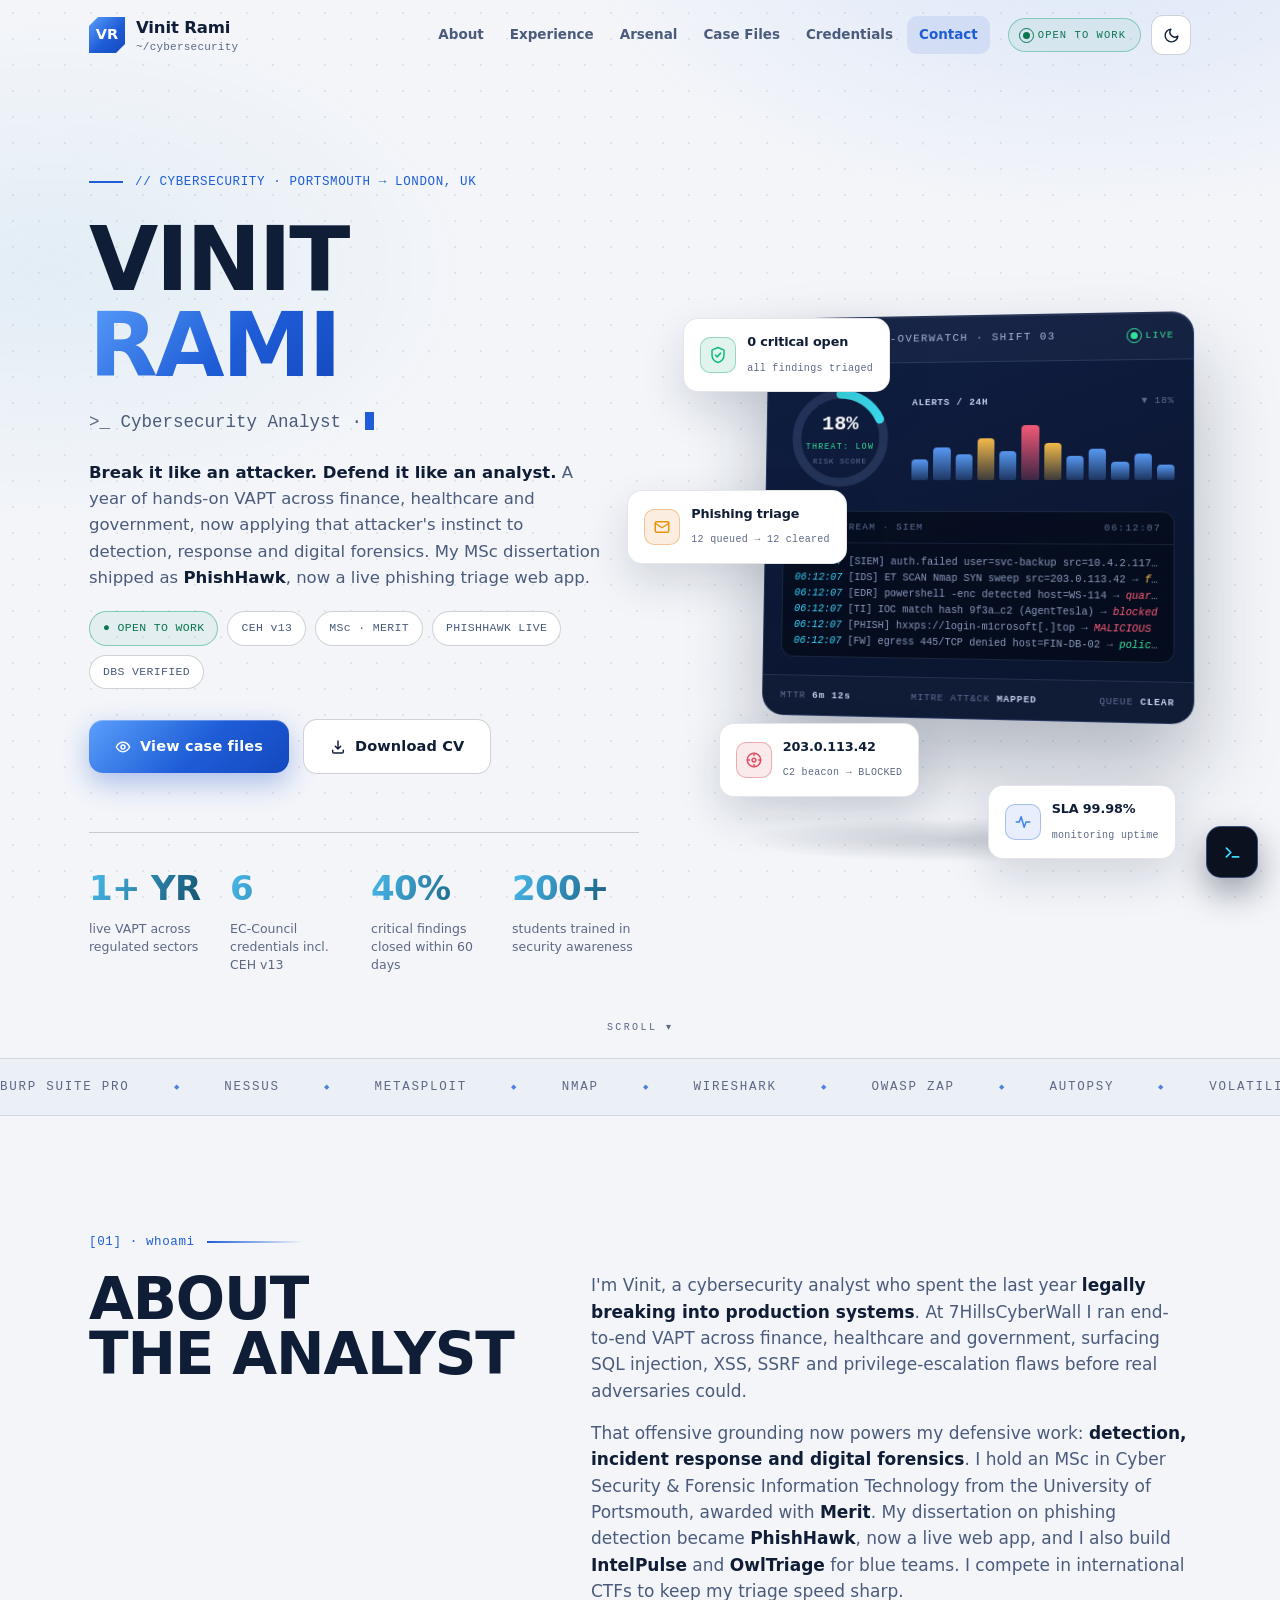
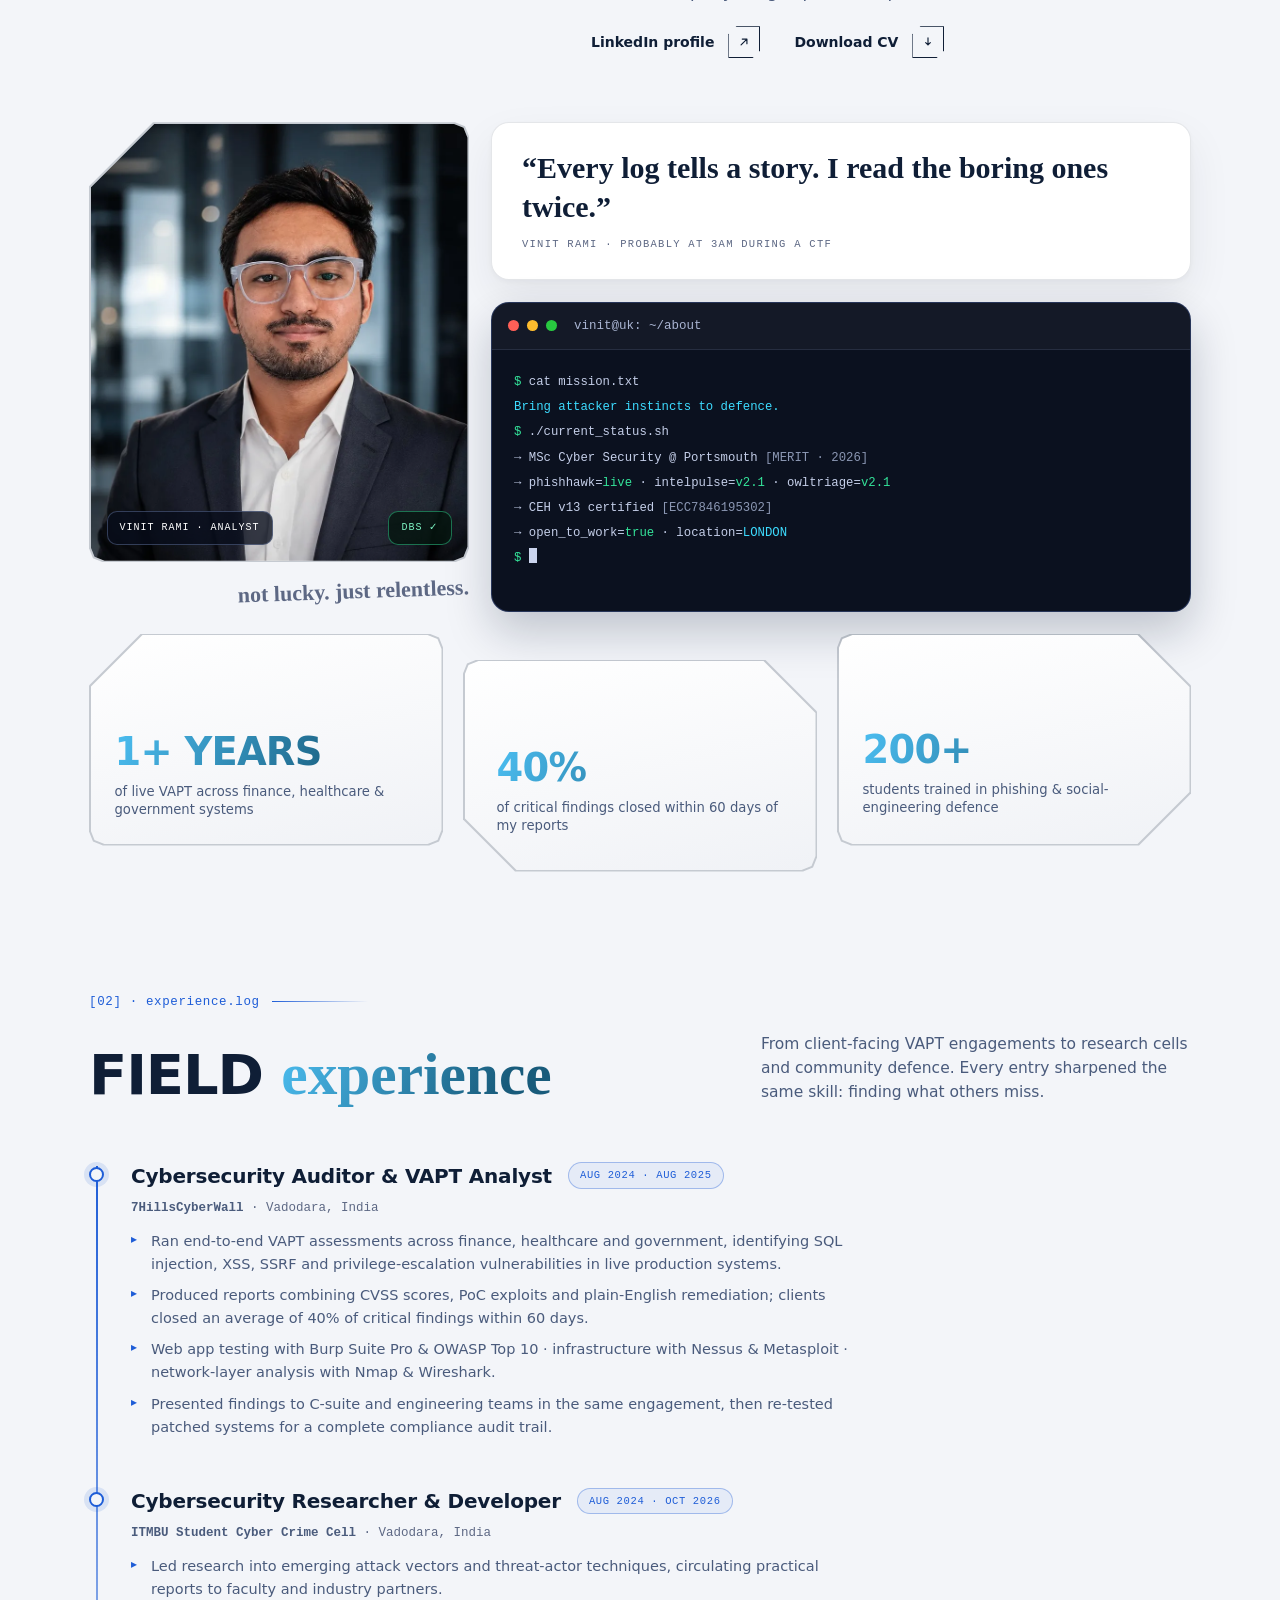
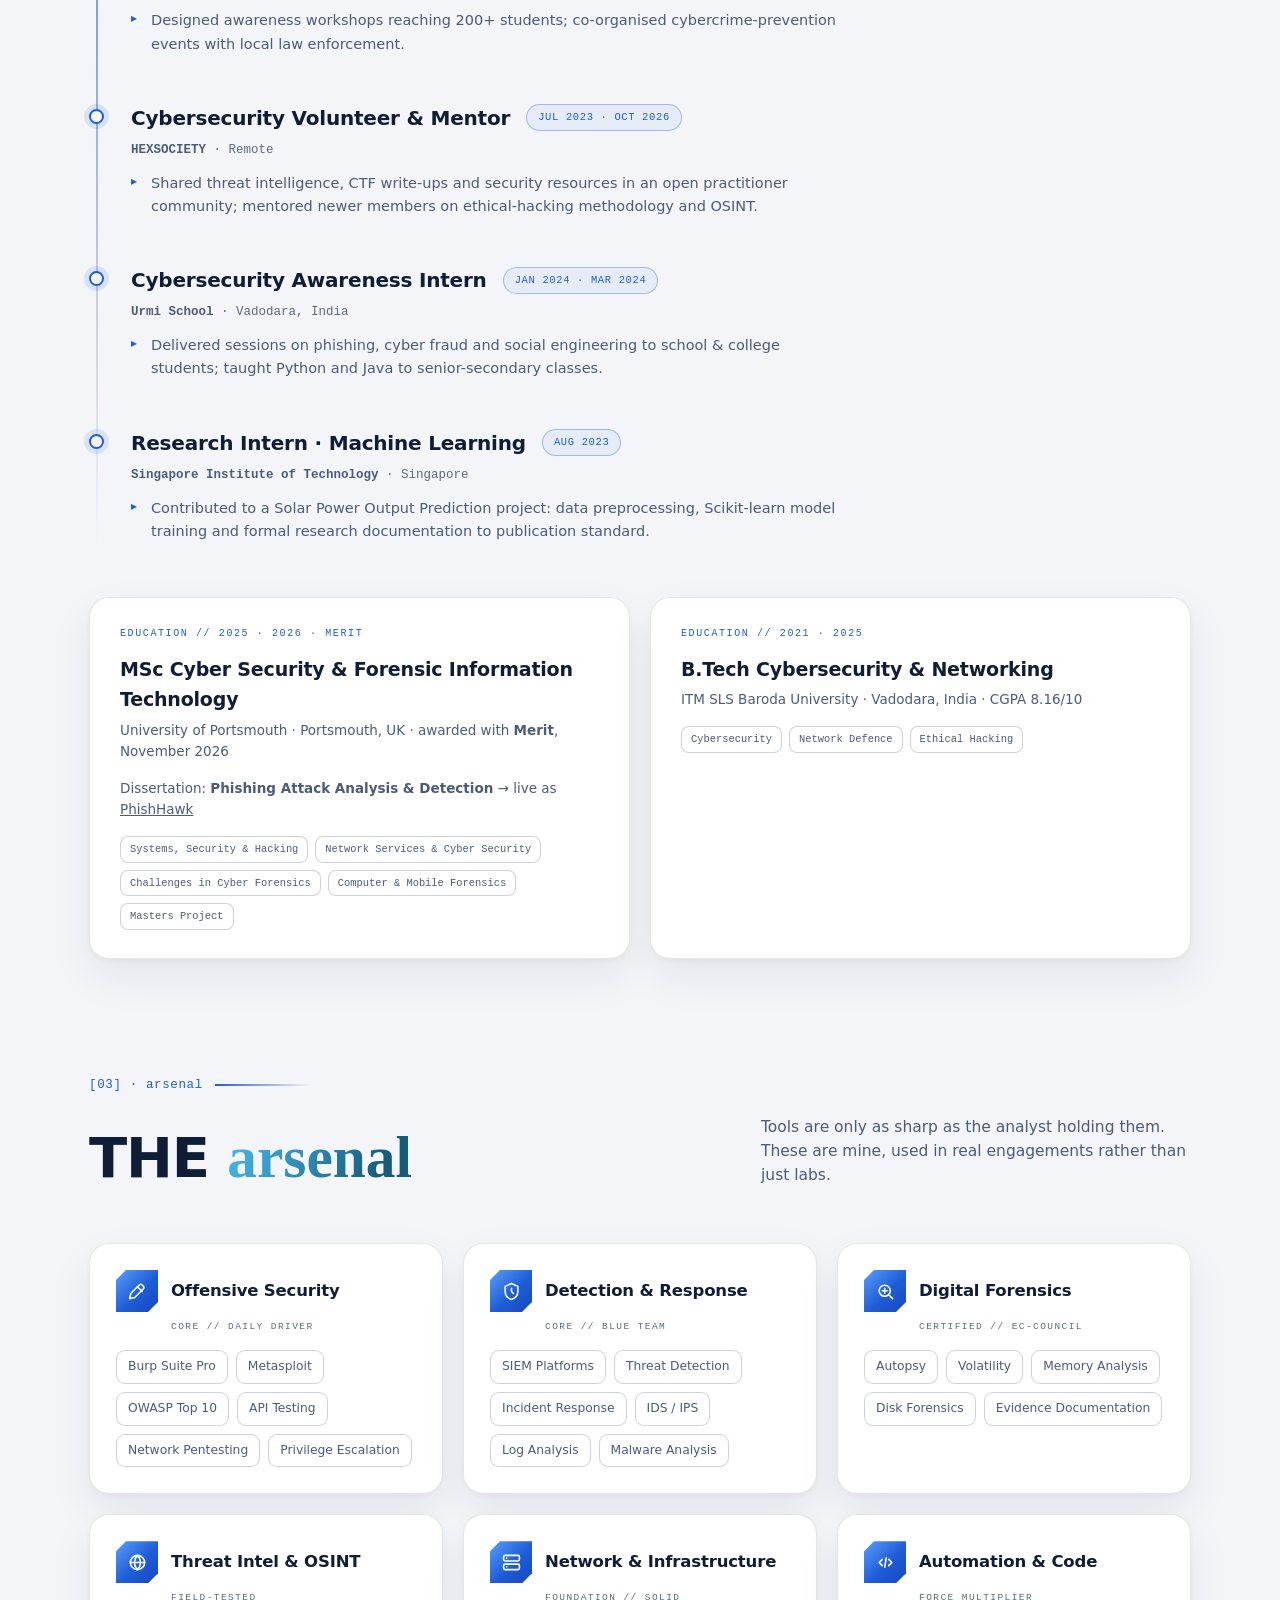
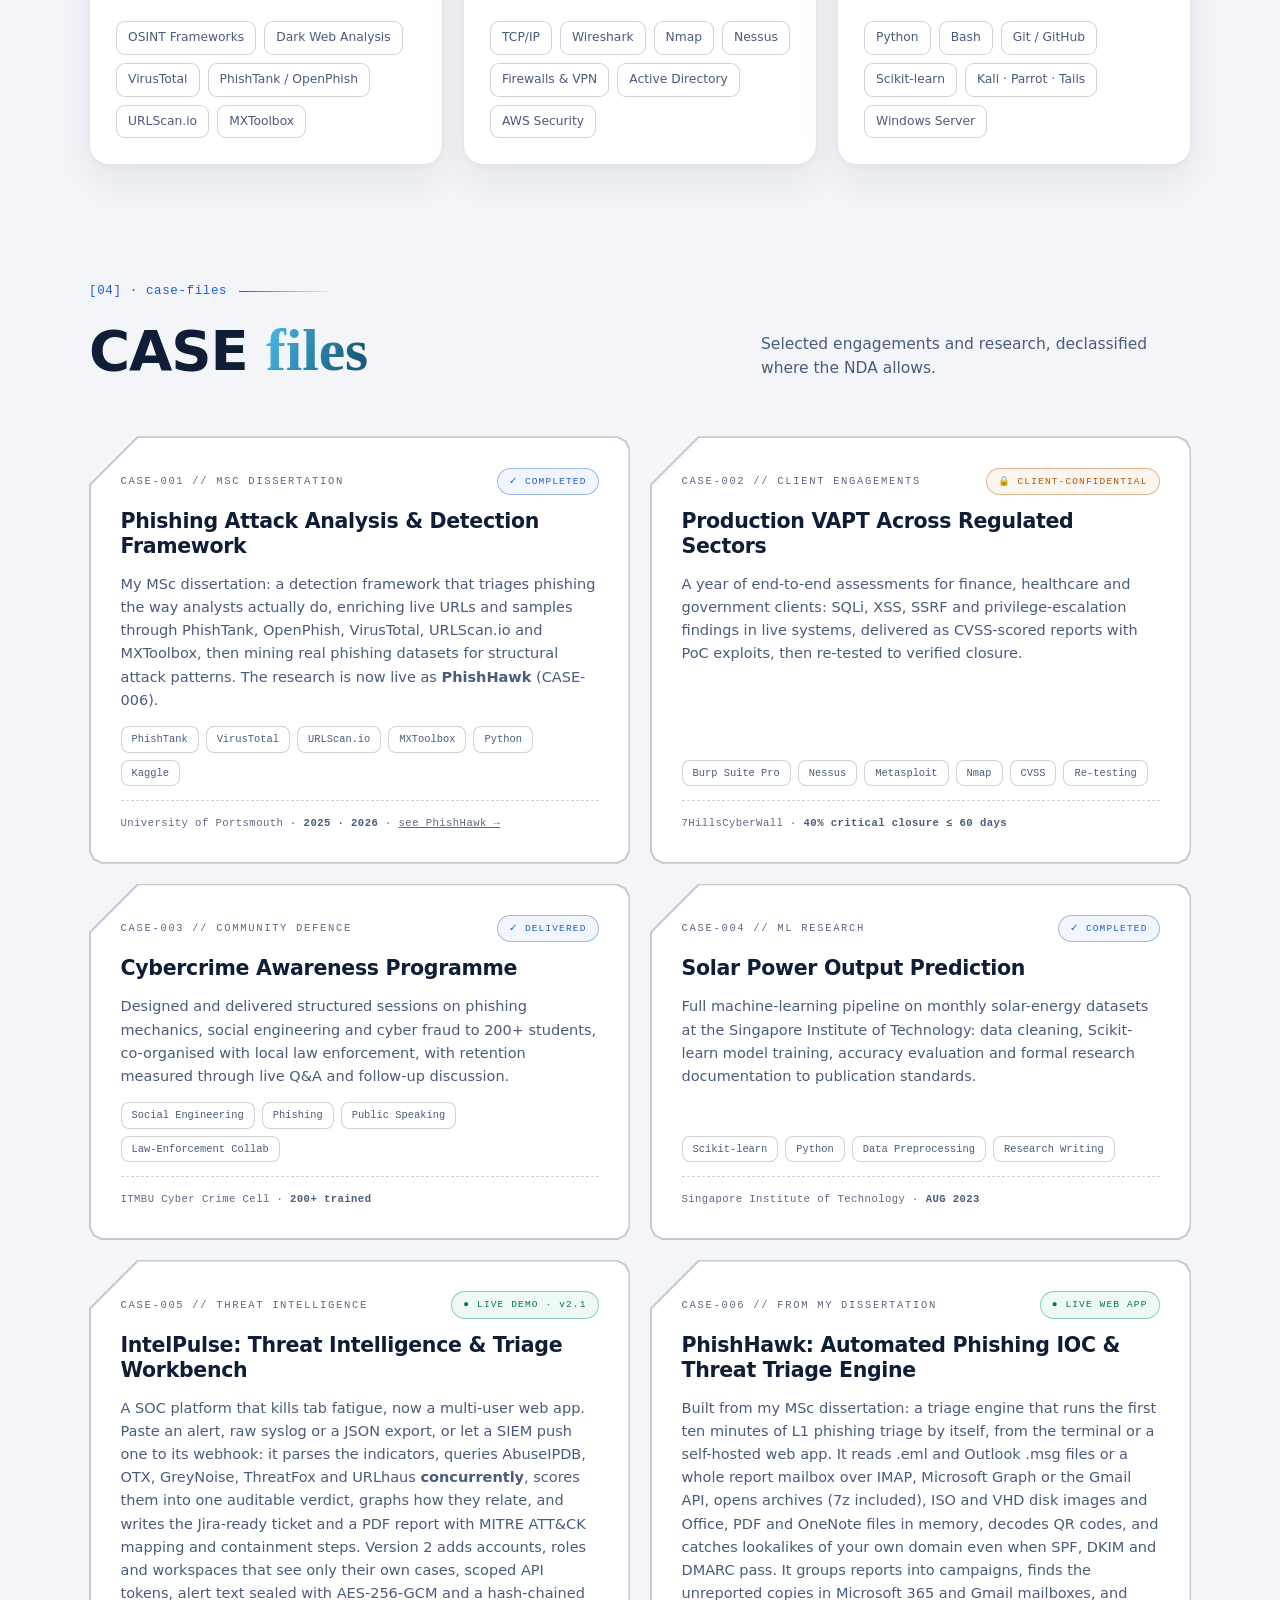
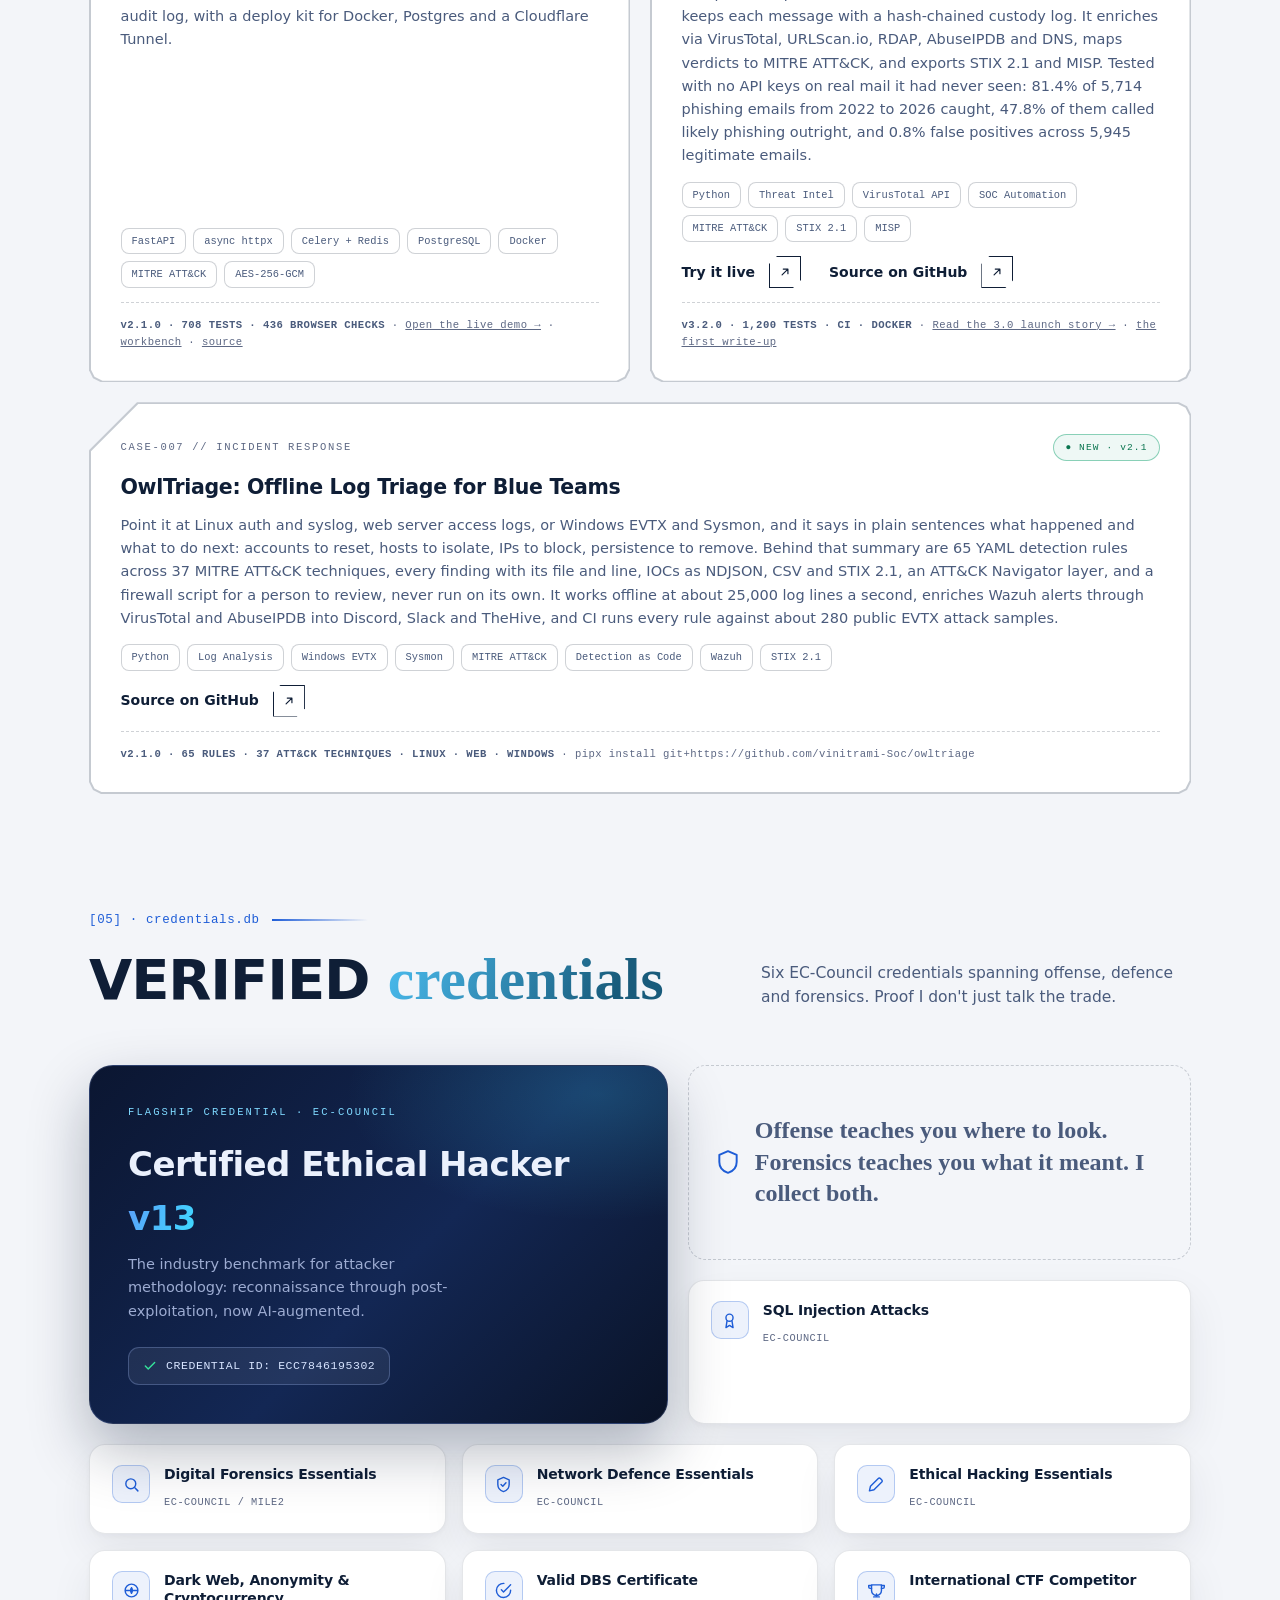
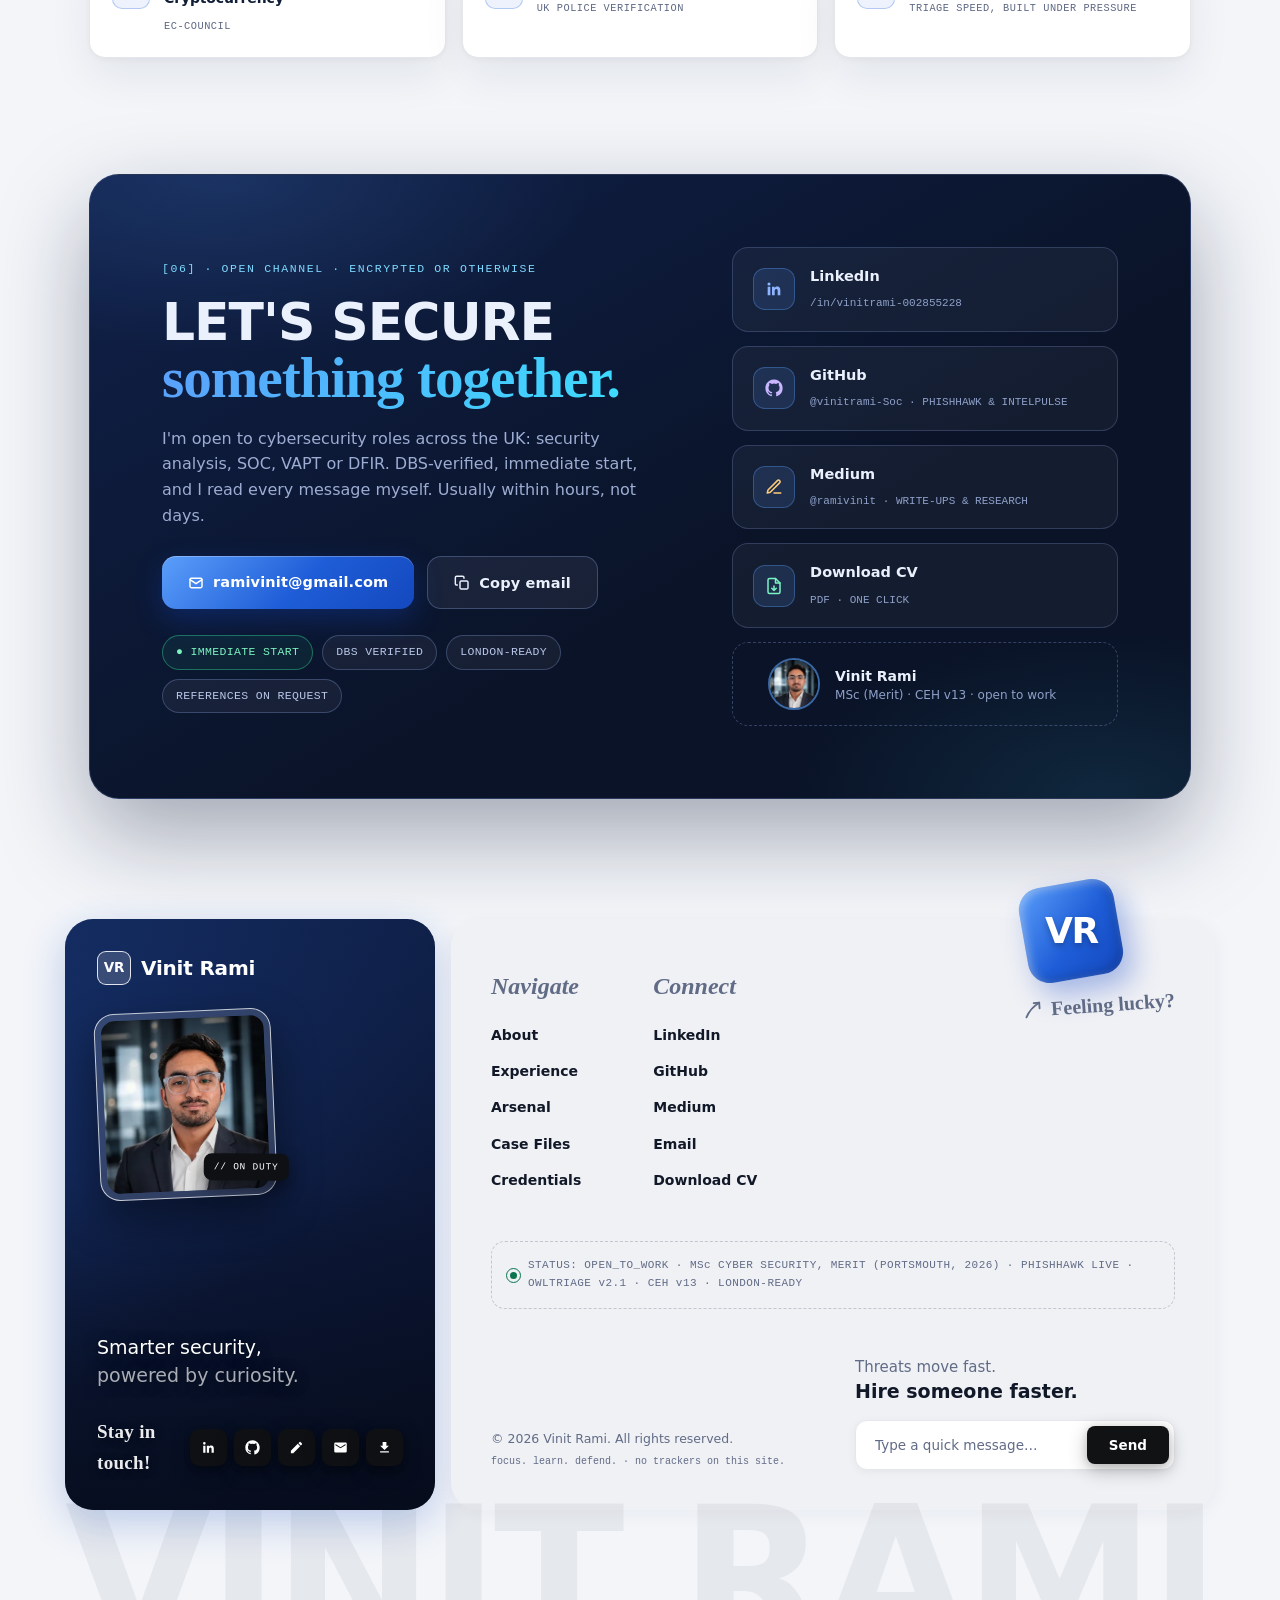
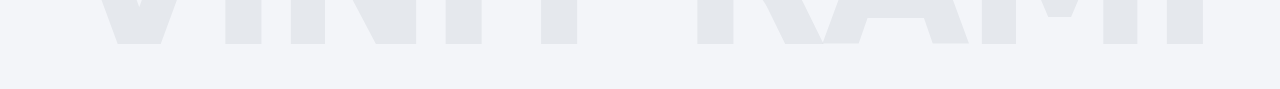
==== commit bfc211fc: "Replace the expired Digital Forensics Associate with SQL Injection Attacks Digital Forensics Associa" ====
--- a/index.html
+++ b/index.html
@@ -533,7 +533,7 @@
         </div>
         <div class="cert-card reveal" style="--d:.14s">
           <span class="cc-ico"><svg viewBox="0 0 24 24" fill="none" stroke="currentColor" stroke-width="2" stroke-linecap="round" stroke-linejoin="round"><circle cx="12" cy="8" r="5"/><path d="M8.5 12.5 7 22l5-3 5 3-1.5-9.5"/></svg></span>
-          <div><b>Digital Forensics Associate</b><span>EC-COUNCIL</span></div>
+          <div><b>SQL Injection Attacks</b><span>EC-COUNCIL</span></div>
         </div>
       </div>
     </div>
@@ -1209,7 +1209,7 @@
 certs: function(){
 print('<span class="c-green">[✓]</span> CEH v13 · EC-Council <span class="c-dim">(ID: ECC7846195302)</span>');
 print('<span class="c-green">[✓]</span> Digital Forensics Essentials · EC-Council / Mile2');
-print('<span class="c-green">[✓]</span> Digital Forensics Associate · EC-Council');
+print('<span class="c-green">[✓]</span> SQL Injection Attacks · EC-Council');
 print('<span class="c-green">[✓]</span> Network Defence Essentials · EC-Council');
 print('<span class="c-green">[✓]</span> Ethical Hacking Essentials · EC-Council');
 print('<span class="c-green">[✓]</span> Dark Web, Anonymity &amp; Crypto · EC-Council');
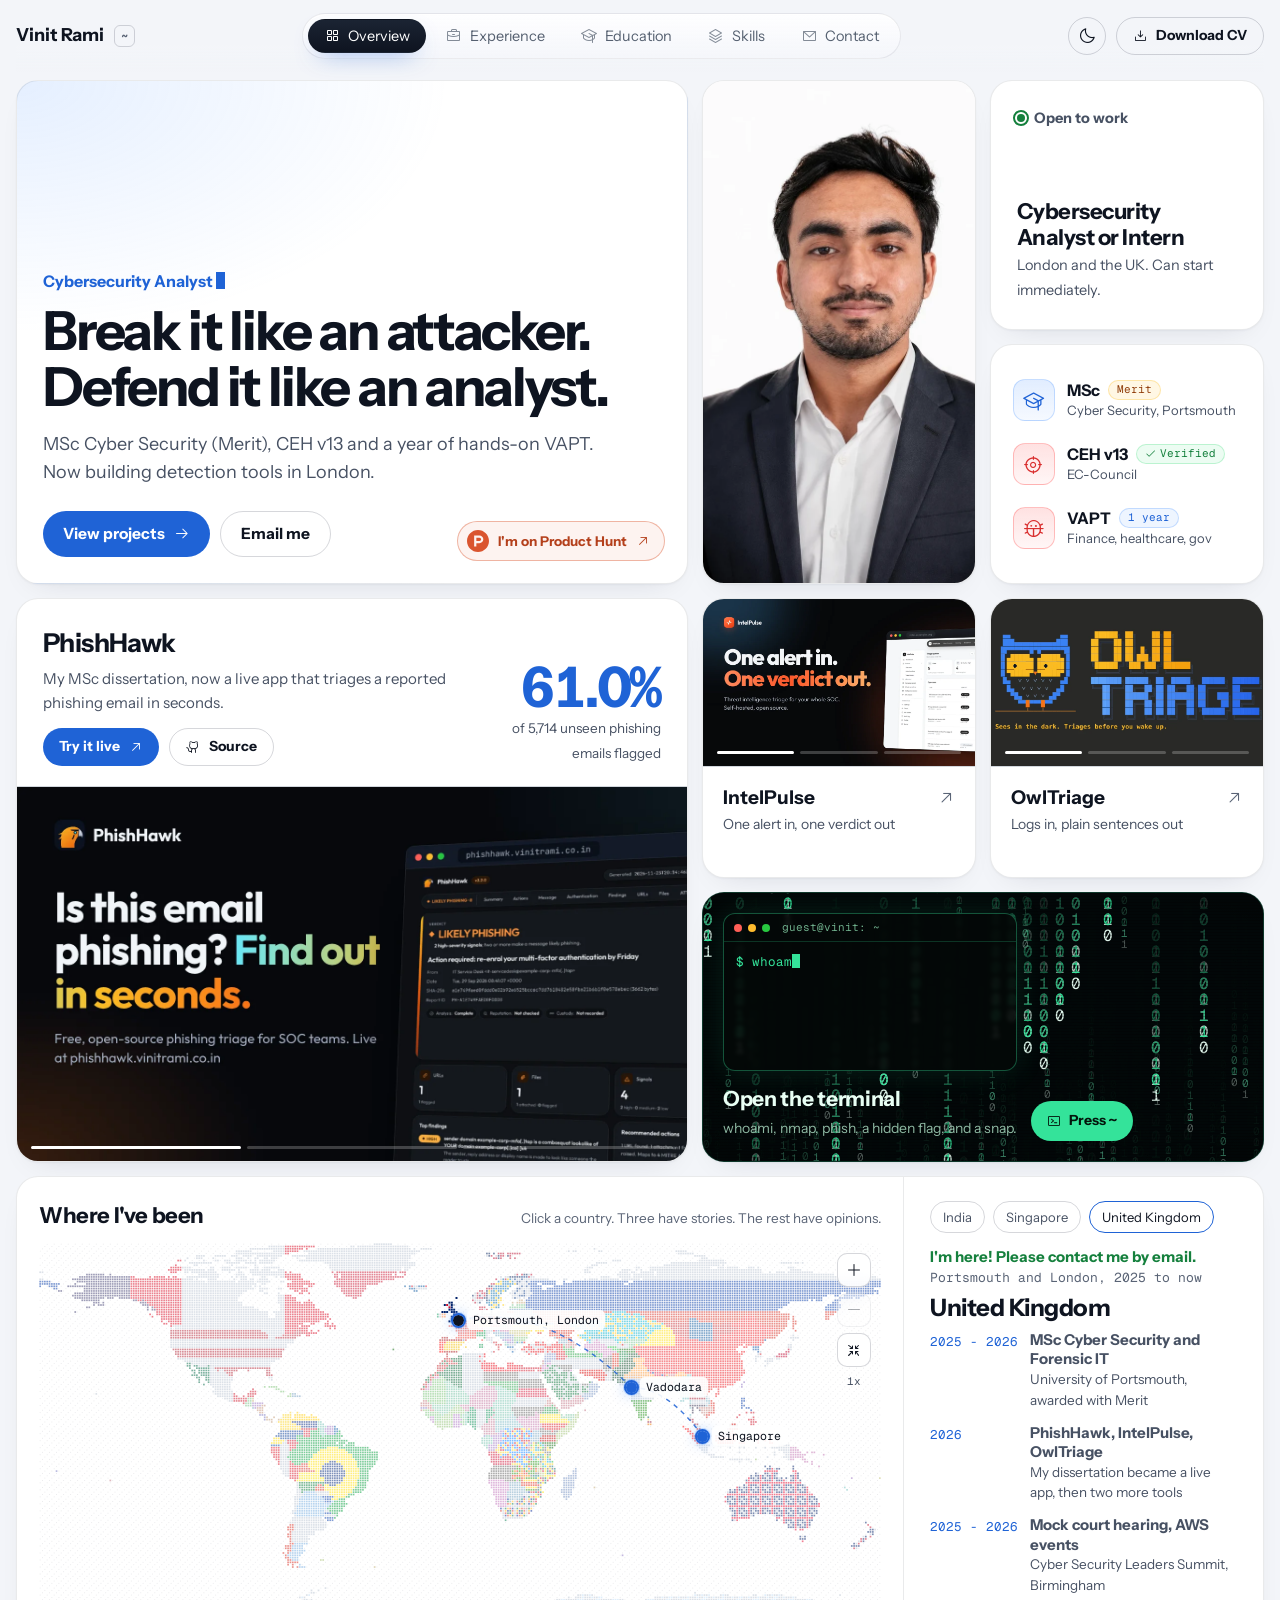
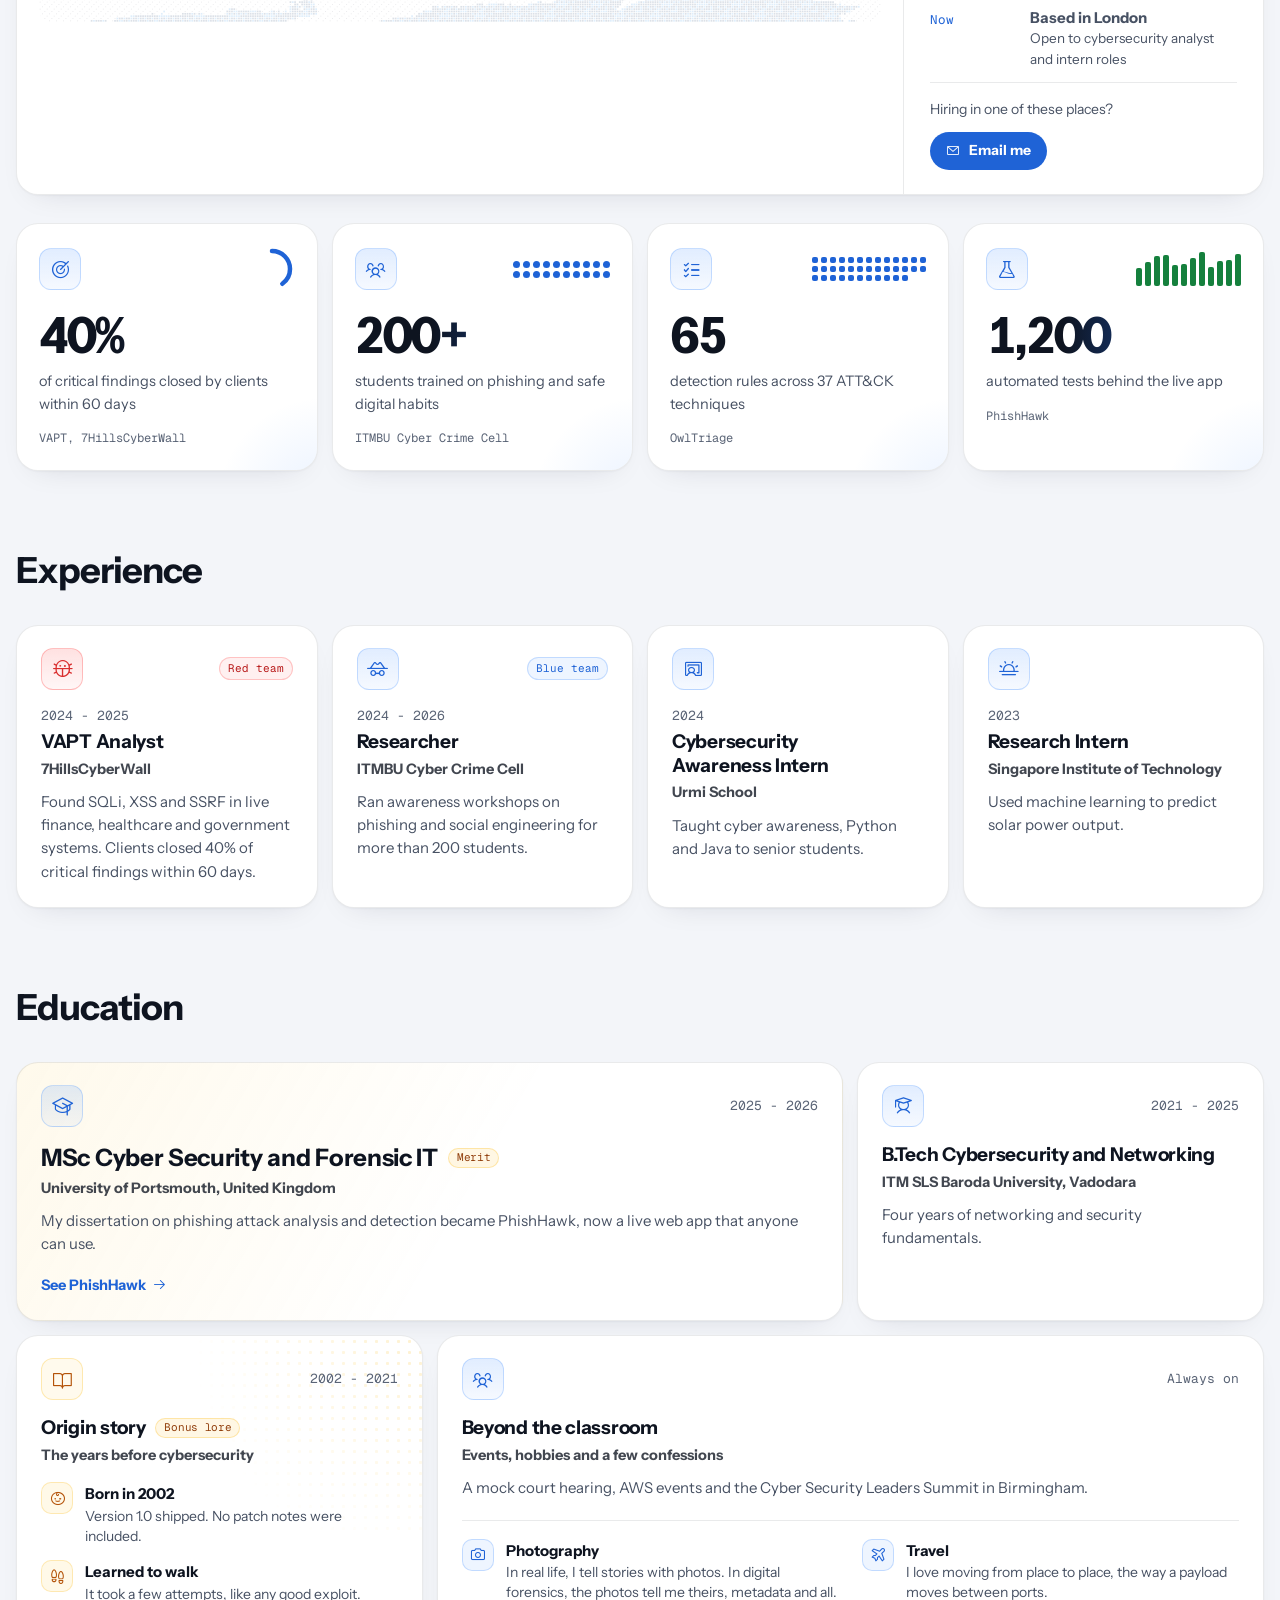
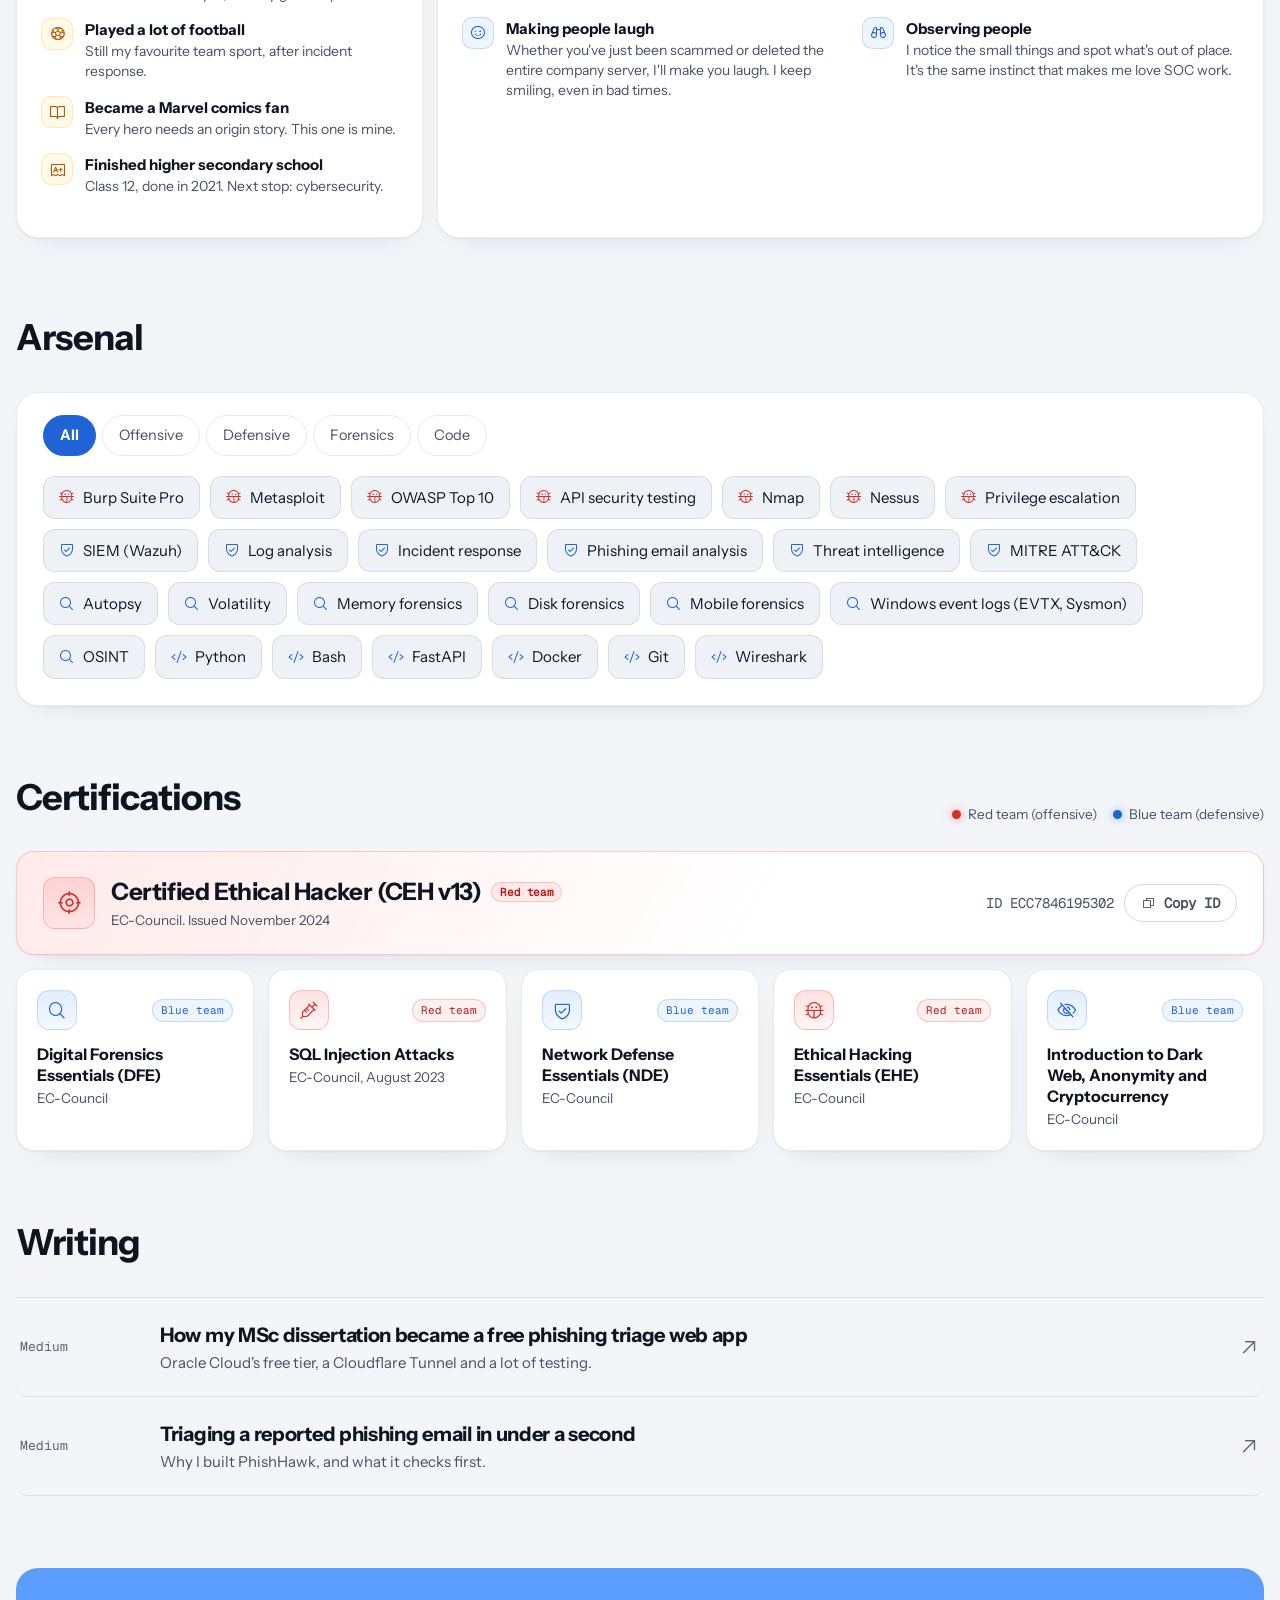
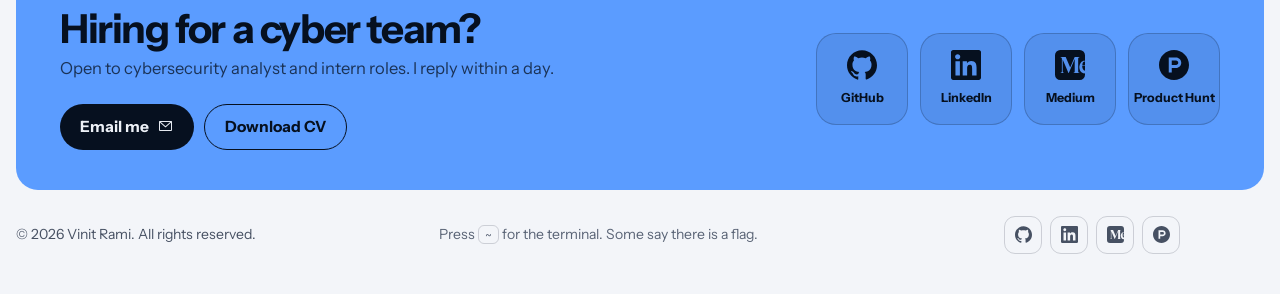
==== commit 918b53bc: "Rebuild the portfolio as a bento board with light and dark themes Port the approved bento prototype " ====
--- a/index.html
+++ b/index.html
@@ -1,28 +1,36 @@
 <!doctype html>
-<html lang="en" data-theme="light">
+<html lang="en-GB">
 <head>
-<meta charset="UTF-8" />
-<meta name="viewport" content="width=device-width, initial-scale=1.0" />
+<meta charset="utf-8">
+<meta name="viewport" content="width=device-width, initial-scale=1, viewport-fit=cover">
+<meta http-equiv="Content-Security-Policy" content="default-src 'none'; script-src 'self'; style-src 'self'; img-src 'self'; font-src 'self'; connect-src 'self'; manifest-src 'self'; base-uri 'none'; form-action 'none'; object-src 'none'; upgrade-insecure-requests">
+<meta name="referrer" content="strict-origin-when-cross-origin">
 <title>Vinit Rami · Cybersecurity Analyst</title>
-<meta name="description" content="Vinit Rami, CEH v13 certified cybersecurity analyst with an MSc in Cyber Security (Merit, University of Portsmouth). VAPT, phishing detection, log triage and threat intelligence. Builds PhishHawk, IntelPulse and OwlTriage." />
-<meta name="theme-color" media="(prefers-color-scheme: light)" content="#F3F5F9" />
-<meta name="theme-color" media="(prefers-color-scheme: dark)" content="#05080F" />
-<meta property="og:title" content="Vinit Rami · Cybersecurity Analyst" />
-<meta property="og:description" content="Break it like an attacker. Defend it like an analyst. CEH v13 · VAPT · Digital Forensics · MSc Cyber Security, University of Portsmouth." />
-<meta property="og:type" content="website" />
-<meta property="og:url" content="https://www.vinitrami.co.in/" />
-<meta property="og:image" content="https://www.vinitrami.co.in/assets/profile-800.jpg" />
-<link rel="canonical" href="https://www.vinitrami.co.in/" />
-<link rel="icon" href="data:image/svg+xml,%3Csvg xmlns='http://www.w3.org/2000/svg' viewBox='0 0 64 64'%3E%3Cdefs%3E%3ClinearGradient id='g' x1='0' y1='0' x2='1' y2='1'%3E%3Cstop offset='0' stop-color='%235b9ffb'/%3E%3Cstop offset='1' stop-color='%231448be'/%3E%3C/linearGradient%3E%3C/defs%3E%3Crect x='6' y='6' width='52' height='52' rx='14' fill='url(%23g)'/%3E%3Cpath d='M20 22 L32 44 L44 22' fill='none' stroke='%23fff' stroke-width='5.5' stroke-linecap='round' stroke-linejoin='round'/%3E%3C/svg%3E" />
-<script>(function(){
-try {
-var t = localStorage.getItem('vr-theme');
-if (t !== 'light' && t !== 'dark'){
-t = (window.matchMedia && window.matchMedia('(prefers-color-scheme: dark)').matches) ? 'dark' : 'light';
-}
-document.documentElement.setAttribute('data-theme', t);
-} catch(e){}
-})();</script>
+<meta name="description" content="Vinit Rami, CEH v13 cybersecurity analyst with an MSc in Cyber Security and Forensic IT (Merit) from the University of Portsmouth. Built PhishHawk, IntelPulse and OwlTriage. Open to analyst and intern roles in London and across the UK.">
+<meta name="author" content="Vinit Rami">
+<meta name="color-scheme" content="dark light">
+<meta name="theme-color" media="(prefers-color-scheme: light)" content="#F3F5F9">
+<meta name="theme-color" media="(prefers-color-scheme: dark)" content="#0A0C11">
+<link rel="canonical" href="https://www.vinitrami.co.in/">
+<link rel="icon" href="assets/favicon.svg" type="image/svg+xml">
+<meta property="og:type" content="website">
+<meta property="og:site_name" content="Vinit Rami">
+<meta property="og:locale" content="en_GB">
+<meta property="og:url" content="https://www.vinitrami.co.in/">
+<meta property="og:title" content="Vinit Rami · Cybersecurity Analyst">
+<meta property="og:description" content="Break it like an attacker. Defend it like an analyst. CEH v13, MSc Cyber Security (Merit), and the builder of PhishHawk.">
+<meta property="og:image" content="https://www.vinitrami.co.in/assets/og-card.jpg">
+<meta property="og:image:width" content="1200">
+<meta property="og:image:height" content="630">
+<meta property="og:image:alt" content="Vinit Rami, cybersecurity analyst">
+<meta name="twitter:card" content="summary_large_image">
+<meta name="twitter:title" content="Vinit Rami · Cybersecurity Analyst">
+<meta name="twitter:description" content="Break it like an attacker. Defend it like an analyst.">
+<meta name="twitter:image" content="https://www.vinitrami.co.in/assets/og-card.jpg">
+<script src="assets/theme.js"></script>
+<link rel="preload" href="assets/fonts/InstrumentSans-Regular.woff2" as="font" type="font/woff2" crossorigin>
+<link rel="preload" href="assets/fonts/InstrumentSans-Bold.woff2" as="font" type="font/woff2" crossorigin>
+<link rel="stylesheet" href="assets/site.css">
 <script type="application/ld+json">
 {
   "@context": "https://schema.org",
@@ -31,1268 +39,304 @@
   "jobTitle": "Cybersecurity Analyst",
   "url": "https://www.vinitrami.co.in/",
   "image": "https://www.vinitrami.co.in/assets/profile-800.jpg",
-  "email": "mailto:ramivinit@gmail.com",
-  "hasCredential": {
-    "@type": "EducationalOccupationalCredential",
-    "credentialCategory": "degree",
-    "name": "MSc Cyber Security and Forensic Information Technology (Merit)",
-    "recognizedBy": { "@type": "CollegeOrUniversity", "name": "University of Portsmouth" }
-  },
+  "address": { "@type": "PostalAddress", "addressLocality": "London", "addressCountry": "GB" },
+  "hasCredential": [
+    {
+      "@type": "EducationalOccupationalCredential",
+      "credentialCategory": "degree",
+      "name": "MSc Cyber Security and Forensic Information Technology (Merit)",
+      "recognizedBy": { "@type": "CollegeOrUniversity", "name": "University of Portsmouth" }
+    },
+    {
+      "@type": "EducationalOccupationalCredential",
+      "credentialCategory": "certification",
+      "name": "Certified Ethical Hacker (CEH v13)",
+      "recognizedBy": { "@type": "Organization", "name": "EC-Council" }
+    }
+  ],
   "alumniOf": [
     { "@type": "CollegeOrUniversity", "name": "University of Portsmouth" },
     { "@type": "CollegeOrUniversity", "name": "ITM SLS Baroda University" }
   ],
-  "knowsAbout": ["Phishing Detection", "Log Analysis", "Digital Forensics", "Vulnerability Assessment and Penetration Testing", "Threat Detection", "Incident Response", "SIEM", "OSINT", "Ethical Hacking"],
+  "knowsAbout": ["Phishing Detection", "Log Analysis", "Digital Forensics", "Vulnerability Assessment and Penetration Testing", "Threat Detection", "Incident Response", "SIEM", "MITRE ATT&CK", "Ethical Hacking"],
   "sameAs": [
     "https://www.linkedin.com/in/vinitrami-002855228",
     "https://github.com/vinitrami-Soc",
-    "https://medium.com/@ramivinit"
+    "https://medium.com/@ramivinit",
+    "https://www.producthunt.com/@vinit_rami"
   ]
 }
 </script>
-<link rel="preload" href="assets/fonts/SpaceGrotesk.woff2" as="font" type="font/woff2" crossorigin />
-<link rel="preload" href="assets/fonts/DMSans.woff2" as="font" type="font/woff2" crossorigin />
-<link rel="preload" href="assets/fonts/JetBrainsMono.woff2" as="font" type="font/woff2" crossorigin />
-<style>/* DM Sans, JetBrains Mono and Space Grotesk are variable fonts: one file
-   covers the whole weight range. They used to be served as ten files under
-   weight-specific names, but only four were distinct, so a first visit
-   downloaded 431 KiB of which 263 KiB was the same bytes again. Ranges below
-   are the fonts' own fvar axes, not a guess. */
-@font-face{font-family:'Caveat';font-style:normal;font-weight:600;font-display:swap;src:url('assets/fonts/Caveat-600.woff2') format('woff2')}
-@font-face{font-family:'DM Sans';font-style:normal;font-weight:100 1000;font-display:swap;src:url('assets/fonts/DMSans.woff2') format('woff2')}
-@font-face{font-family:'JetBrains Mono';font-style:normal;font-weight:400 800;font-display:swap;src:url('assets/fonts/JetBrainsMono.woff2') format('woff2')}
-@font-face{font-family:'Space Grotesk';font-style:normal;font-weight:300 700;font-display:swap;src:url('assets/fonts/SpaceGrotesk.woff2') format('woff2')}
-*,*::before,*::after{box-sizing:border-box;margin:0;padding:0}:root{--sans:'DM Sans',system-ui,sans-serif;--disp:'Space Grotesk','DM Sans',system-ui,sans-serif;--mono:'JetBrains Mono',ui-monospace,monospace;--hand:'Caveat',cursive;--wrap:1150px;--rad:20px;--navy:#0B1631;--navy-2:#101F44;--navy-line:rgba(140,165,225,.22);--navy-txt:#EAF0FC;--navy-mut:#9DACD2;--cube-grad:linear-gradient(135deg,#5b9ffb 0%,#1e5dd7 55%,#1448be 100%);--bg:#F3F5F9;--bg2:#EBEFF6;--card:#FFFFFF;--card2:#F0F2F6;--ink:#0F1E36;--mut:#4A5B7C;--dim:#5D6884;--line:rgba(15,30,54,.11);--line2:rgba(15,30,54,.2);--brand:#1E5DD7;--brand2:#0E8FC9;--green:#0A754F;--amber:#B45309;--red:#D93648;--stat-grad:linear-gradient(294deg,#185B7B 20%,#4BBDF0 100%);--chip-bg:#FFFFFF;--card-shadow:0 2px 6px rgba(15,30,54,.04),0 18px 44px rgba(15,30,54,.07);--card-shadow-hover:0 4px 10px rgba(15,30,54,.05),0 26px 60px rgba(21,76,189,.14);--nav-bg:rgba(243,245,249,.86);--marquee-bg:#EBEFF6;--footer-right-bg:#F0F1F5;--footer-link:#111827;--footer-soft:#606B86;--sub-bg:#FFFFFF;--sub-border:#E5E7EB;--sub-btn-bg:#111214;--sub-btn-txt:#FFFFFF;--watermark:rgba(15,30,54,.06);--scan:rgba(30,93,215,.35);--sel-bg:rgba(30,93,215,.22)}[data-theme="dark"]{--bg:#05080F;--bg2:#070C16;--card:#0C1322;--card2:#0E1626;--ink:#EAF0FB;--mut:#A3AFC8;--dim:#8F9BB7;--line:rgba(150,170,210,.15);--line2:rgba(150,170,210,.26);--brand:#5B9FFB;--brand2:#3DDCFF;--green:#34E39A;--amber:#FFC24B;--red:#FF5C7A;--stat-grad:linear-gradient(294deg,#4BA3D8 10%,#8AE4FF 100%);--chip-bg:rgba(150,170,210,.07);--card-shadow:0 20px 50px rgba(0,0,0,.4);--card-shadow-hover:0 26px 64px rgba(0,0,0,.5),0 0 46px rgba(79,141,253,.08);--nav-bg:rgba(5,8,15,.82);--marquee-bg:rgba(150,170,210,.04);--footer-right-bg:#0D1424;--footer-link:#DFE5F4;--footer-soft:#9099B4;--sub-bg:#080C16;--sub-border:rgba(150,170,210,.22);--sub-btn-bg:linear-gradient(135deg,#5b9ffb,#1448be);--sub-btn-txt:#FFFFFF;--watermark:rgba(255,255,255,.05);--scan:rgba(61,220,255,.4);--sel-bg:rgba(91,159,251,.32)}html{scroll-padding-top:96px}body{font-family:var(--sans);background:var(--bg);color:var(--ink);line-height:1.6;overflow-x:hidden;-webkit-font-smoothing:antialiased;text-rendering:optimizeLegibility}body.locked{overflow:hidden}::selection{background:var(--sel-bg)}a{color:inherit}img{max-width:100%;display:block}button{font-family:inherit;cursor:pointer;color:inherit}input{font-family:inherit}.wrap{max-width:var(--wrap);margin:0 auto;padding:0 24px}.mono{font-family:var(--mono)}:focus-visible{outline:2px solid var(--brand);outline-offset:3px;border-radius:4px}.skip-link{position:fixed;top:-64px;left:16px;z-index:10001;background:var(--brand);color:#fff;padding:10px 18px;border-radius:10px;font-weight:600;transition:top .2s}.skip-link:focus{top:14px}.bg-fx{position:fixed;inset:0;z-index:-1;pointer-events:none;background:radial-gradient(820px 460px at 85% -8%,rgba(75,140,250,.13),transparent 62%),radial-gradient(700px 420px at 4% 30%,rgba(14,143,201,.07),transparent 60%)}[data-theme="dark"] .bg-fx{background:radial-gradient(820px 460px at 85% -8%,rgba(79,141,253,.13),transparent 62%),radial-gradient(700px 420px at 4% 30%,rgba(61,220,255,.05),transparent 60%),radial-gradient(900px 560px at 50% 115%,rgba(30,93,215,.08),transparent 65%)}.bg-dots{position:fixed;inset:0;z-index:-1;pointer-events:none;opacity:.55;background-image:radial-gradient(rgba(15,30,54,.14) 1px,transparent 1.4px);background-size:26px 26px;background-position:0 0}[data-theme="dark"] .bg-dots{background-image:radial-gradient(rgba(150,170,210,.13) 1px,transparent 1.4px);opacity:.4}#progress{position:fixed;top:0;left:0;height:2.5px;width:0;background:var(--cube-grad);z-index:1200}#boot{position:fixed;inset:0;z-index:9999;background:#04060B;display:flex;align-items:center;justify-content:center;padding:24px;transition:opacity .5s ease,visibility .5s}#boot.hidden{opacity:0;visibility:hidden}.term-shell{width:min(600px,100%);border-radius:16px;overflow:hidden;background:#0B111F;border:1px solid rgba(120,155,255,.26);box-shadow:0 0 0 1px rgba(0,0,0,.45),0 34px 90px rgba(0,0,0,.72),0 0 80px rgba(60,120,255,.12)}.term-head{display:flex;align-items:center;gap:8px;padding:13px 16px;background:rgba(255,255,255,.035);border-bottom:1px solid rgba(150,170,210,.14)}.tdot{width:11px;height:11px;border-radius:50%;flex:none}.tdot.r{background:#ff5f57}.tdot.y{background:#febc2e}.tdot.g{background:#28c840}.term-title{margin-left:9px;font-family:var(--mono);font-size:12.5px;color:#A9B4D2}.boot-body{padding:22px 22px 26px;font-family:var(--mono);font-size:13.5px;line-height:2.05;min-height:186px;color:#CBD5EE}.boot-body .ln{display:block}.boot-body .ok{color:#34E39A}.boot-body .accent{color:#3DDCFF}.caret{display:inline-block;width:8px;height:15px;background:#CBD5EE;vertical-align:-2px;animation:blink 1s steps(1) infinite}@keyframes blink{50%{opacity:0}}.boot-skip{position:absolute;bottom:26px;left:50%;transform:translateX(-50%);font-family:var(--mono);font-size:11px;color:#818CA6;letter-spacing:.1em}#nav{position:fixed;top:0;left:0;right:0;z-index:1000;border-bottom:1px solid transparent;transition:background-color .3s,border-color .3s,box-shadow .3s}#nav.scrolled{background:var(--nav-bg);backdrop-filter:blur(14px);-webkit-backdrop-filter:blur(14px);border-bottom-color:var(--line);box-shadow:0 8px 30px rgba(15,30,54,.06)}[data-theme="dark"] #nav.scrolled{box-shadow:0 10px 36px rgba(0,0,0,.4)}.nav-in{max-width:var(--wrap);margin:0 auto;padding:15px 24px;display:flex;align-items:center;gap:18px}.brand{display:flex;align-items:center;gap:11px;text-decoration:none}.brand-mark{width:36px;height:36px;display:grid;place-items:center;flex:none;background:var(--cube-grad);color:#fff;font-family:var(--disp);font-weight:700;font-size:14.5px;clip-path:polygon(9px 0,100% 0,100% calc(100% - 9px),calc(100% - 9px) 100%,0 100%,0 9px);box-shadow:0 6px 16px rgba(20,72,200,.3)}.brand-name{font-family:var(--disp);font-weight:700;font-size:16.5px;letter-spacing:-.01em}.brand-name .path{font-family:var(--mono);font-weight:500;font-size:11px;color:var(--dim);display:block;line-height:1.25;letter-spacing:.02em}.nav-links{display:flex;gap:2px;margin-left:auto;align-items:center}.nav-links a{text-decoration:none;font-size:13.5px;font-weight:600;color:var(--mut);padding:8px 12px;border-radius:10px;transition:color .2s,background-color .2s}.nav-links a:hover{color:var(--ink);background:rgba(30,93,215,.08)}.nav-links a.active{color:var(--brand);background:rgba(30,93,215,.1)}[data-theme="dark"] .nav-links a:hover{background:rgba(91,159,251,.1)}[data-theme="dark"] .nav-links a.active{background:rgba(91,159,251,.13)}.nav-tools{display:flex;align-items:center;gap:10px}#themeToggle{width:40px;height:40px;border-radius:12px;border:1px solid var(--line2);background:var(--chip-bg);display:grid;place-items:center;transition:transform .2s,border-color .2s}#themeToggle:hover{transform:translateY(-2px);border-color:var(--brand)}#themeToggle svg{width:17px;height:17px}#themeToggle .ico-sun{display:none}[data-theme="dark"] #themeToggle .ico-sun{display:block}[data-theme="dark"] #themeToggle .ico-moon{display:none}.nav-status{display:flex;align-items:center;gap:8px;padding:8px 14px;text-decoration:none;border-radius:99px;border:1px solid rgba(14,159,110,.4);background:rgba(14,159,110,.07);font-family:var(--mono);font-size:10.5px;letter-spacing:.1em;color:var(--green);white-space:nowrap;transition:background-color .2s}.nav-status:hover{background:rgba(14,159,110,.14)}.pulse{width:7px;height:7px;border-radius:50%;background:var(--green);position:relative;flex:none}.pulse::after{content:'';position:absolute;inset:-4px;border-radius:50%;border:1px solid var(--green);animation:pulse 2s ease-out infinite}@keyframes pulse{0%{transform:scale(.5);opacity:.9}100%{transform:scale(1.55);opacity:0}}#hamburger{display:none;width:42px;height:42px;border-radius:11px;background:var(--chip-bg);border:1px solid var(--line2);flex-direction:column;align-items:center;justify-content:center;gap:5px}#hamburger span{width:18px;height:2px;background:var(--ink);border-radius:2px;transition:transform .25s,opacity .25s}#hamburger.open span:nth-child(1){transform:translateY(7px) rotate(45deg)}#hamburger.open span:nth-child(2){opacity:0}#hamburger.open span:nth-child(3){transform:translateY(-7px) rotate(-45deg)}#mobile-menu{display:none;position:fixed;top:76px;left:14px;right:14px;z-index:999;background:var(--card);border:1px solid var(--line2);border-radius:18px;padding:12px;box-shadow:0 30px 70px rgba(15,30,54,.18)}[data-theme="dark"] #mobile-menu{box-shadow:0 30px 80px rgba(0,0,0,.6)}#mobile-menu.open{display:block}#mobile-menu a{display:block;text-decoration:none;padding:13px 16px;border-radius:12px;font-weight:600;font-size:15px;color:var(--ink)}#mobile-menu a:hover{background:rgba(30,93,215,.08)}#mobile-menu .mm-foot{margin-top:8px;padding:12px 16px 6px;border-top:1px solid var(--line);display:flex;align-items:center;justify-content:space-between;gap:12px;font-family:var(--mono);font-size:10.5px;letter-spacing:.08em;color:var(--green)}.btn{display:inline-flex;align-items:center;gap:9px;text-decoration:none;border:none;font-size:14.5px;font-weight:700;letter-spacing:.01em;padding:15px 26px;border-radius:14px;transition:transform .16s,box-shadow .25s,background-color .25s,filter .2s}.btn:active{transform:translateY(1px)}.btn svg{width:16px;height:16px;flex:none}.btn-primary{background:var(--cube-grad);color:#fff;box-shadow:0 10px 28px rgba(20,72,200,.32),inset 0 1px 0 rgba(255,255,255,.28)}.btn-primary:hover{transform:translateY(-2px);filter:brightness(1.07);box-shadow:0 16px 40px rgba(20,72,200,.42),inset 0 1px 0 rgba(255,255,255,.28)}.btn-ghost{background:var(--chip-bg);color:var(--ink);border:1px solid var(--line2)}.btn-ghost:hover{transform:translateY(-2px);border-color:var(--brand);box-shadow:0 12px 28px rgba(15,30,54,.1)}[data-theme="dark"] .btn-ghost:hover{box-shadow:0 12px 30px rgba(0,0,0,.4)}.chip{font-family:var(--mono);font-size:11.5px;letter-spacing:.03em;color:var(--mut);padding:7px 13px;border-radius:99px;border:1px solid var(--line2);background:var(--chip-bg);white-space:nowrap}.chip.hot{color:var(--green);border-color:rgba(14,159,110,.45);background:rgba(14,159,110,.07)}.arrow-link{display:inline-flex;align-items:center;gap:14px;margin-top:22px;font-size:14px;font-weight:600;color:var(--ink);text-decoration:none}.arrow-link .abox{width:32px;height:32px;display:grid;place-items:center;flex:none;border:1.5px solid var(--ink);transition:transform .2s,background-color .2s,color .2s;clip-path:polygon(8px 0,100% 0,100% calc(100% - 8px),calc(100% - 8px) 100%,0 100%,0 8px)}.arrow-link .abox svg{width:14px;height:14px}.arrow-link:hover .abox{transform:translateY(-3px);background:var(--ink);color:var(--bg)}#home{position:relative;padding:172px 0 84px;min-height:100svh;display:flex;align-items:center}.hero-grid{display:grid;grid-template-columns:1.04fr .96fr;gap:44px;align-items:center;width:100%}.hero-eyebrow{font-family:var(--mono);font-size:12.5px;color:var(--brand);letter-spacing:.05em;margin-bottom:24px;display:flex;align-items:center;gap:12px}.hero-eyebrow::before{content:'';width:34px;height:1.5px;background:var(--brand)}h1.hero-name{font-family:var(--disp);font-size:clamp(48px,7vw,92px);font-weight:700;letter-spacing:-.03em;line-height:.96;text-transform:uppercase;margin-bottom:20px}h1.hero-name .grad{background:var(--cube-grad);-webkit-background-clip:text;background-clip:text;color:transparent}.hero-roles{font-family:var(--mono);font-size:clamp(14.5px,1.8vw,17.5px);color:var(--mut);margin-bottom:20px;min-height:1.8em}.hero-roles .pfx{color:var(--dim)}.hero-roles .typed-caret{display:inline-block;width:9px;height:1.05em;background:var(--brand);vertical-align:-3px;margin-left:3px;animation:blink 1s steps(1) infinite}.hero-tag{font-size:16.5px;color:var(--mut);max-width:520px;margin-bottom:14px}.hero-tag b{color:var(--ink);font-weight:600}.hero-chips{display:flex;flex-wrap:wrap;gap:9px;margin:20px 0 30px}.hero-cta{display:flex;flex-wrap:wrap;gap:14px;align-items:center}.hero-stats{display:grid;grid-template-columns:repeat(4,1fr);gap:14px;margin-top:58px;border-top:1px solid var(--line2);padding-top:28px}.hstat .v{font-family:var(--disp);font-weight:700;font-size:clamp(24px,3vw,34px);letter-spacing:-.02em;background:var(--stat-grad);-webkit-background-clip:text;background-clip:text;color:transparent}.hstat .l{font-size:12.5px;color:var(--dim);margin-top:4px;line-height:1.45}.cluster{position:relative;min-height:520px}.cluster::after{content:'';position:absolute;left:10%;right:2%;bottom:-30px;height:46px;background:radial-gradient(ellipse at center,rgba(15,30,54,.18),transparent 68%);z-index:0}[data-theme="dark"] .cluster::after{background:radial-gradient(ellipse at center,rgba(0,0,0,.55),transparent 68%)}.dash{position:relative;z-index:2;width:min(432px,100%);margin-left:auto;background:linear-gradient(160deg,var(--navy-2),var(--navy) 70%);border:1px solid var(--navy-line);border-radius:22px;overflow:hidden;transform:perspective(1200px) rotateX(3deg) rotateY(-7deg) rotate(.5deg);box-shadow:0 44px 80px rgba(15,30,54,.28),inset 0 1px 0 rgba(255,255,255,.08)}[data-theme="dark"] .dash{box-shadow:0 44px 90px rgba(0,0,0,.55),0 0 70px rgba(79,141,253,.08),inset 0 1px 0 rgba(255,255,255,.07)}.dash-head{display:flex;align-items:center;gap:8px;padding:14px 18px;border-bottom:1px solid rgba(150,175,235,.16);background:rgba(255,255,255,.03)}.dash-head .tdot{width:10px;height:10px}.dash-title{font-family:var(--mono);font-size:11px;letter-spacing:.13em;color:#A6B3D8;margin-left:6px}.live{margin-left:auto;display:flex;align-items:center;gap:7px;font-family:var(--mono);font-size:9.5px;letter-spacing:.15em;color:#34E39A}.live .pulse{background:#34E39A}.live .pulse::after{border-color:#34E39A}.dash-body{padding:18px;display:grid;gap:16px}.dash-row1{display:grid;grid-template-columns:116px 1fr;gap:16px;align-items:center}.gauge{position:relative;width:116px;height:116px}.gauge svg{transform:rotate(-90deg);display:block}.gauge .track{stroke:rgba(150,175,235,.16)}.gauge .val{stroke:url(#gaugeGrad);stroke-linecap:round;stroke-dasharray:283;stroke-dashoffset:283;transition:stroke-dashoffset 1.5s cubic-bezier(.22,.9,.35,1)}.gauge .g-in{position:absolute;inset:0;display:flex;flex-direction:column;align-items:center;justify-content:center;gap:1px}.gauge .g-num{font-family:var(--mono);font-weight:600;font-size:21px;color:#fff}.gauge .g-lbl{font-family:var(--mono);font-size:8.5px;letter-spacing:.16em;color:#34E39A}.gauge .g-sub{font-family:var(--mono);font-size:8px;color:#5F6E96;letter-spacing:.1em}.bars .bars-l{display:flex;justify-content:space-between;font-family:var(--mono);font-size:9.5px;letter-spacing:.08em;color:#5F6E96;margin-bottom:9px}.bars .bars-l b{color:#C3CEEC;font-weight:600}.bar-row{display:flex;align-items:flex-end;gap:5px;height:62px}.bar{flex:1;min-width:6px;border-radius:4px 4px 2px 2px;background:linear-gradient(180deg,rgba(91,159,251,.95),rgba(91,159,251,.22));transform-origin:bottom;transform:scaleY(0);transition:transform .7s cubic-bezier(.22,.9,.3,1.15)}.bar.warn{background:linear-gradient(180deg,rgba(255,194,75,.95),rgba(255,194,75,.2))}.bar.crit{background:linear-gradient(180deg,rgba(255,92,122,.95),rgba(255,92,122,.2))}.cluster.armed .bar{transform:scaleY(1)}.logbox{border:1px solid rgba(150,175,235,.15);border-radius:12px;background:rgba(3,7,16,.55);overflow:hidden}.logbox-t{display:flex;align-items:center;justify-content:space-between;padding:8px 12px;border-bottom:1px solid rgba(150,175,235,.12);font-family:var(--mono);font-size:9.5px;letter-spacing:.13em;color:#5F6E96}.log-stream{height:114px;overflow:hidden;padding:9px 12px;display:flex;flex-direction:column;justify-content:flex-end}.log-line{font-family:var(--mono);font-size:10.3px;line-height:1.85;color:#8B98BC;white-space:nowrap;overflow:hidden;text-overflow:ellipsis}.log-line .t-ok{color:#34E39A}.log-line .t-warn{color:#FFC24B}.log-line .t-crit{color:#FF5C7A}.log-line .t-info{color:#3DDCFF}.dash-foot{display:flex;justify-content:space-between;align-items:center;padding:12px 18px;border-top:1px solid rgba(150,175,235,.14);font-family:var(--mono);font-size:9.6px;letter-spacing:.09em;color:#5F6E96;background:rgba(255,255,255,.02)}.dash-foot b{color:#C3CEEC;font-weight:600}.fcard{position:absolute;z-index:3;display:flex;align-items:center;gap:11px;padding:13px 16px;border-radius:15px;background:var(--card);border:1px solid var(--line);box-shadow:0 18px 44px rgba(15,30,54,.14);animation:floaty 7s ease-in-out infinite alternate}[data-theme="dark"] .fcard{background:linear-gradient(150deg,#131C33,#0B1222);border-color:rgba(140,165,225,.24);box-shadow:0 22px 50px rgba(0,0,0,.5),inset 0 1px 0 rgba(255,255,255,.06)}.fcard .fi{width:36px;height:36px;flex:none;border-radius:10px;display:grid;place-items:center}.fcard .ft b{display:block;font-size:12.8px;font-weight:700;color:var(--ink);letter-spacing:-.01em}.fcard .ft span{font-family:var(--mono);font-size:10px;color:var(--dim);letter-spacing:.03em}.fcard svg{width:18px;height:18px}.fc1{top:1%;left:0;animation-delay:.5s}.fc2{top:34%;left:-11%;animation-delay:1.4s}.fc3{bottom:7%;left:7%;animation-delay:.9s}.fc4{bottom:-5%;right:3%;animation-delay:1.9s}@keyframes floaty{from{transform:translateY(7px)}to{transform:translateY(-9px)}}.scroll-hint{position:absolute;bottom:22px;left:50%;transform:translateX(-50%);font-family:var(--mono);font-size:10px;letter-spacing:.24em;color:var(--dim)}.marquee{border-block:1px solid var(--line);background:var(--marquee-bg);overflow:hidden;padding:18px 0}.marquee-track{display:flex;gap:44px;width:max-content;animation:scrollX 36s linear infinite;transform:translateZ(0)}.marquee:hover .marquee-track{animation-play-state:paused}.marquee-track span{font-family:var(--mono);font-size:12.5px;letter-spacing:.14em;color:var(--dim);white-space:nowrap;display:flex;align-items:center;gap:44px}.marquee-track span::after{content:'◆';font-size:7px;color:var(--brand);opacity:.75}@keyframes scrollX{to{transform:translateX(-50%)}}section.block{padding:116px 0 0}.sec-label{font-family:var(--mono);font-size:12.5px;color:var(--brand);letter-spacing:.05em;display:flex;align-items:center;gap:12px;margin-bottom:20px}.sec-label::after{content:'';height:1.5px;flex:1;max-width:96px;background:linear-gradient(90deg,var(--brand),transparent)}h2.sec-title{font-family:var(--disp);font-size:clamp(34px,4.8vw,56px);font-weight:700;letter-spacing:-.02em;line-height:.99;text-transform:uppercase}h2.sec-title .soft{color:var(--dim)}h2.sec-title .hand{font-family:var(--hand);font-weight:600;text-transform:none;font-size:1.06em;background:var(--stat-grad);-webkit-background-clip:text;background-clip:text;color:transparent;padding-right:.1em;letter-spacing:0}.sec-head{display:flex;align-items:flex-end;justify-content:space-between;gap:32px;flex-wrap:wrap;margin-bottom:56px}.sec-head p.lead{max-width:430px;color:var(--mut);font-size:15.5px;line-height:1.55}.reveal{opacity:0;transform:translateY(24px);transition:opacity .65s ease,transform .65s cubic-bezier(.22,.9,.34,1);transition-delay:var(--d,0s)}.reveal.in{opacity:1;transform:none}.about-top{display:grid;grid-template-columns:auto 1fr;gap:56px;align-items:start;margin-bottom:64px}.about-top h2{font-family:var(--disp);font-size:clamp(38px,5vw,58px);font-weight:700;text-transform:uppercase;letter-spacing:-.02em;line-height:.95}.about-desc{max-width:600px;justify-self:end}.about-desc p{font-size:17px;line-height:1.55;color:var(--mut)}.about-desc p + p{margin-top:16px}.about-desc p b{color:var(--ink);font-weight:600}.about-links{display:flex;gap:34px;flex-wrap:wrap}.about-main{display:grid;grid-template-columns:380px 1fr;gap:22px;align-items:stretch}.photo-card{position:relative;display:flex;flex-direction:column}.photo-outer{position:relative;flex:1 1 auto;min-height:440px;padding:1.5px;background:var(--line2);clip-path:polygon(64px 0,calc(100% - 14px) 0,calc(100% - 4px) 4px,100% 14px,100% calc(100% - 14px),calc(100% - 4px) calc(100% - 4px),calc(100% - 14px) 100%,14px 100%,4px calc(100% - 4px),0 calc(100% - 14px),0 64px)}.photo-inner{position:absolute;inset:1.5px;clip-path:inherit;overflow:hidden;background:var(--card2)}.photo-inner img{width:100%;height:100%;object-fit:cover;object-position:center 18%}.photo-inner .scan{position:absolute;inset:0;pointer-events:none;opacity:0;transition:opacity .35s;background:linear-gradient(180deg,transparent 44%,var(--scan) 50%,transparent 56%);background-size:100% 260%}.photo-card:hover .scan{opacity:1;animation:scan 2.6s linear infinite}@keyframes scan{from{background-position:0 -80%}to{background-position:0 180%}}.photo-tag{position:absolute;left:16px;bottom:16px;right:16px;display:flex;justify-content:space-between;gap:10px;align-items:flex-end}.photo-tag .id{font-family:var(--mono);font-size:10px;letter-spacing:.1em;color:#fff;background:rgba(8,14,28,.78);border:1px solid rgba(150,175,235,.3);padding:8px 12px;border-radius:10px}.photo-tag .ok{font-family:var(--mono);font-size:10px;letter-spacing:.1em;color:#7CF2C1;background:rgba(6,22,16,.8);border:1px solid rgba(52,227,154,.45);padding:8px 12px;border-radius:10px}.photo-note{margin-top:14px;text-align:right;font-family:var(--hand);font-weight:600;font-size:22px;color:var(--dim);transform:rotate(-2deg)}.about-side{display:flex;flex-direction:column;gap:22px}.quote-card{padding:26px 30px;border-radius:18px;background:var(--card);border:1px solid var(--line);box-shadow:var(--card-shadow)}.quote-card .q{font-family:var(--hand);font-size:30px;font-weight:600;line-height:1.28;color:var(--ink)}.quote-card .who{margin-top:10px;font-family:var(--mono);font-size:10.5px;letter-spacing:.12em;color:var(--dim)}.side-term{flex:1;display:flex;flex-direction:column;border-radius:18px;overflow:hidden;min-height:220px;background:#0B111F;border:1px solid rgba(120,155,255,.26);box-shadow:0 20px 46px rgba(11,22,49,.22)}.side-term .term-head{flex:none}.side-term .st-body{flex:1;padding:20px 22px;font-family:var(--mono);font-size:12.3px;line-height:2.05;color:#C4CEE8}.side-term .st-body .c-green{color:#34E39A}.side-term .st-body .c-cyan{color:#3DDCFF}.side-term .st-body .c-dim{color:#8B97B3}.about-stats{display:grid;grid-template-columns:repeat(3,1fr);gap:20px;margin-top:22px;padding-bottom:30px}.stat-card{position:relative;min-height:212px;padding:1.5px;background:var(--line2)}.stat-card.c1{clip-path:polygon(52px 0,calc(100% - 14px) 0,calc(100% - 4px) 4px,100% 14px,100% calc(100% - 14px),calc(100% - 4px) calc(100% - 4px),calc(100% - 14px) 100%,14px 100%,4px calc(100% - 4px),0 calc(100% - 14px),0 52px)}.stat-card.c2{clip-path:polygon(0 14px,4px 4px,14px 0,calc(100% - 52px) 0,100% 52px,100% calc(100% - 14px),calc(100% - 4px) calc(100% - 4px),calc(100% - 14px) 100%,52px 100%,0 calc(100% - 52px))}.stat-card.c3{clip-path:polygon(0 14px,4px 4px,14px 0,calc(100% - 52px) 0,100% 52px,100% calc(100% - 52px),calc(100% - 52px) 100%,14px 100%,4px calc(100% - 4px),0 calc(100% - 14px))}.stat-card.offset{transform:translateY(26px)}.stat-in{position:absolute;inset:1.5px;clip-path:inherit;padding:24px;display:flex;flex-direction:column;justify-content:flex-end;background:linear-gradient(168deg,var(--card) 0%,var(--card2) 100%)}[data-theme="dark"] .stat-in{background:linear-gradient(168deg,#0E1730 0%,#090F1E 100%)}.stat-card.c2 .stat-in{padding-left:32px;padding-bottom:34px}.stat-card.c3 .stat-in{padding-bottom:26px}.stat-in .v{font-family:var(--disp);font-size:clamp(28px,3vw,40px);font-weight:700;letter-spacing:-.02em;line-height:1;text-transform:uppercase;white-space:nowrap;background:var(--stat-grad);-webkit-background-clip:text;background-clip:text;color:transparent}.stat-in .l{margin-top:11px;font-size:13.2px;color:var(--mut);line-height:1.42}.timeline{position:relative}.timeline::before{content:'';position:absolute;left:7px;top:6px;bottom:6px;width:1.5px;background:linear-gradient(180deg,var(--brand),transparent)}.titem{position:relative;padding:0 0 46px 42px}.titem:last-child{padding-bottom:8px}.titem::before{content:'';position:absolute;left:0;top:7px;width:15px;height:15px;border-radius:50%;background:var(--bg);border:2.5px solid var(--brand);box-shadow:0 0 0 5px rgba(30,93,215,.12)}.titem.now::before{border-color:var(--green);box-shadow:0 0 0 5px rgba(14,159,110,.14)}.t-top{display:flex;flex-wrap:wrap;align-items:center;gap:10px 16px;margin-bottom:6px}.t-top h3{font-family:var(--disp);font-size:20px;font-weight:600;letter-spacing:-.01em}.t-when{font-family:var(--mono);font-size:10.5px;letter-spacing:.06em;color:var(--brand);border:1px solid rgba(30,93,215,.35);background:rgba(30,93,215,.06);padding:4px 11px;border-radius:99px}.t-when.now{color:var(--green);border-color:rgba(14,159,110,.4);background:rgba(14,159,110,.06)}.t-org{font-family:var(--mono);font-size:12.5px;color:var(--dim);margin-bottom:12px}.t-org b{color:var(--mut);font-weight:600}.titem ul{list-style:none;display:grid;gap:8px;max-width:720px}.titem li{position:relative;padding-left:20px;color:var(--mut);font-size:14.5px}.titem li::before{content:'▸';position:absolute;left:0;top:0;color:var(--brand);font-size:12px}.edu-grid{display:grid;grid-template-columns:1fr 1fr;gap:20px;margin-top:46px}.edu-card{border:1px solid var(--line);border-radius:var(--rad);padding:28px 30px;background:var(--card);box-shadow:var(--card-shadow);transition:transform .25s,box-shadow .25s,border-color .25s}.edu-card:hover{transform:translateY(-4px);box-shadow:var(--card-shadow-hover);border-color:rgba(30,93,215,.35)}.edu-card .e-tag{font-family:var(--mono);font-size:10px;letter-spacing:.16em;color:var(--brand);margin-bottom:12px}.edu-card h3{font-family:var(--disp);font-size:19px;font-weight:600;letter-spacing:-.01em;margin-bottom:5px}.edu-card .e-org{font-size:13.5px;color:var(--mut);margin-bottom:15px}.e-chips{display:flex;flex-wrap:wrap;gap:7px}.e-chips i{font-style:normal;font-family:var(--mono);font-size:10.4px;color:var(--mut);border:1px solid var(--line2);border-radius:8px;padding:4px 9px;background:var(--chip-bg)}.skills-grid{display:grid;grid-template-columns:repeat(3,1fr);gap:20px}.skill-card{border:1px solid var(--line);border-radius:var(--rad);padding:26px;background:var(--card);box-shadow:var(--card-shadow);transition:transform .25s,box-shadow .25s,border-color .25s}.skill-card:hover{transform:translateY(-5px);box-shadow:var(--card-shadow-hover);border-color:rgba(30,93,215,.35)}.sk-top{display:flex;align-items:center;gap:13px;margin-bottom:7px}.sk-ico{width:42px;height:42px;flex:none;display:grid;place-items:center;color:#fff;background:var(--cube-grad);clip-path:polygon(10px 0,100% 0,100% calc(100% - 10px),calc(100% - 10px) 100%,0 100%,0 10px)}.sk-ico svg{width:19px;height:19px}.skill-card h3{font-family:var(--disp);font-size:16.5px;font-weight:600;letter-spacing:-.01em}.sk-lvl{font-family:var(--mono);font-size:9.5px;letter-spacing:.15em;color:var(--dim);margin:0 0 16px 55px}.sk-chips{display:flex;flex-wrap:wrap;gap:8px}.sk-chips i{font-style:normal;font-size:12.3px;font-weight:500;color:var(--mut);border:1px solid var(--line2);border-radius:9px;padding:6px 11px;background:var(--chip-bg);transition:border-color .2s,color .2s}.sk-chips i:hover{border-color:var(--brand);color:var(--ink)}.proj-grid{display:grid;grid-template-columns:1fr 1fr;gap:20px}.proj-card{position:relative;padding:1.5px;background:var(--line2);clip-path:polygon(48px 0,calc(100% - 12px) 0,calc(100% - 4px) 4px,100% 12px,100% calc(100% - 12px),calc(100% - 4px) calc(100% - 4px),calc(100% - 12px) 100%,12px 100%,4px calc(100% - 4px),0 calc(100% - 12px),0 48px);transition:transform .25s}.proj-card:hover{transform:translateY(-5px)}.proj-in{position:relative;clip-path:inherit;background:var(--card);padding:30px;display:flex;flex-direction:column;gap:14px;height:100%;min-height:300px}[data-theme="dark"] .proj-in{background:linear-gradient(170deg,#0E1626,#0A1120)}.pj-top{display:flex;align-items:center;justify-content:space-between;gap:10px;flex-wrap:wrap}.pj-id{font-family:var(--mono);font-size:10.5px;letter-spacing:.16em;color:var(--dim)}.badge{font-family:var(--mono);font-size:9.5px;letter-spacing:.12em;padding:5px 11px;border-radius:99px;white-space:nowrap}.badge.live{color:var(--green);border:1px solid rgba(14,159,110,.45);background:rgba(14,159,110,.07)}.badge.done{color:var(--brand);border:1px solid rgba(30,93,215,.4);background:rgba(30,93,215,.06)}.badge.lock{color:var(--amber);border:1px solid rgba(180,83,9,.4);background:rgba(180,83,9,.06)}[data-theme="dark"] .badge.lock{border-color:rgba(255,194,75,.4);background:rgba(255,194,75,.07)}.proj-in h3{font-family:var(--disp);font-size:20.5px;font-weight:600;letter-spacing:-.015em;line-height:1.22}.proj-in p{color:var(--mut);font-size:14.5px;flex:1}.pj-tags{display:flex;flex-wrap:wrap;gap:7px}.pj-tags i{font-style:normal;font-family:var(--mono);font-size:10.4px;color:var(--mut);border:1px solid var(--line2);border-radius:8px;padding:4px 10px;background:var(--chip-bg)}.pj-foot{font-family:var(--mono);font-size:10.6px;color:var(--dim);letter-spacing:.04em;border-top:1px dashed var(--line2);padding-top:14px}.pj-foot b{color:var(--mut);font-weight:600}.cert-feature{display:grid;grid-template-columns:1.15fr 1fr;gap:20px;margin-bottom:20px}.cert-hero{position:relative;border-radius:24px;padding:38px;overflow:hidden;color:var(--navy-txt);background:linear-gradient(135deg,#0B1631 0%,#132754 55%,#0A1327 100%);border:1px solid var(--navy-line);box-shadow:0 26px 60px rgba(11,22,49,.3)}.cert-hero::before{content:'';position:absolute;inset:0;pointer-events:none;background:radial-gradient(420px 210px at 88% 8%,rgba(61,220,255,.18),transparent 60%)}.cert-hero .ch-tag{position:relative;font-family:var(--mono);font-size:10.5px;letter-spacing:.2em;color:#7FD9FF;margin-bottom:16px}.cert-hero h3{position:relative;font-family:var(--disp);font-size:clamp(26px,3vw,34px);font-weight:700;letter-spacing:-.015em;margin-bottom:8px}.cert-hero h3 .v13{background:linear-gradient(115deg,#5b9ffb,#3DDCFF);-webkit-background-clip:text;background-clip:text;color:transparent}.cert-hero .ch-org{position:relative;color:var(--navy-mut);font-size:14.5px;margin-bottom:24px;max-width:40ch}.cert-hero .ch-id{position:relative;display:inline-flex;align-items:center;gap:9px;font-family:var(--mono);font-size:11.5px;color:#D7E4FF;background:rgba(255,255,255,.07);border:1px solid rgba(150,175,235,.3);padding:9px 14px;border-radius:11px;letter-spacing:.05em}.cert-hero .ch-id svg{width:14px;height:14px;color:#34E39A;flex:none}.cert-side{display:grid;gap:20px;align-content:stretch}.cert-note{border:1.5px dashed var(--line2);border-radius:18px;padding:22px 26px;font-family:var(--hand);font-weight:600;font-size:24px;line-height:1.32;color:var(--mut);display:flex;align-items:center;gap:14px}.cert-note svg{width:26px;height:26px;flex:none;color:var(--brand)}.cert-grid{display:grid;grid-template-columns:repeat(3,1fr);gap:16px}.cert-card{border:1px solid var(--line);border-radius:16px;padding:20px 22px;display:flex;gap:14px;align-items:flex-start;background:var(--card);box-shadow:var(--card-shadow);transition:transform .22s,border-color .22s,box-shadow .22s}.cert-card:hover{transform:translateY(-3px);border-color:rgba(30,93,215,.35);box-shadow:var(--card-shadow-hover)}.cert-card .cc-ico{width:38px;height:38px;flex:none;border-radius:10px;display:grid;place-items:center;background:rgba(30,93,215,.08);border:1px solid rgba(30,93,215,.28);color:var(--brand)}[data-theme="dark"] .cert-card .cc-ico{background:rgba(91,159,251,.1);border-color:rgba(91,159,251,.3)}.cert-card .cc-ico svg{width:17px;height:17px}.cert-card b{display:block;font-size:14px;font-weight:700;letter-spacing:-.01em;line-height:1.3;margin-bottom:4px}.cert-card span{font-family:var(--mono);font-size:10.3px;color:var(--dim);letter-spacing:.05em}#contact .contact-box{position:relative;border-radius:30px;overflow:hidden;padding:clamp(40px,6vw,72px);background:linear-gradient(150deg,#0F2049 0%,#0A1327 62%);color:var(--navy-txt);border:1px solid var(--navy-line);box-shadow:0 36px 90px rgba(11,22,49,.35)}#contact .contact-box::before{content:'';position:absolute;inset:0;pointer-events:none;background:radial-gradient(620px 300px at 12% 0%,rgba(91,159,251,.16),transparent 60%),radial-gradient(520px 280px at 92% 100%,rgba(61,220,255,.1),transparent 60%)}.ct-grid{position:relative;display:grid;grid-template-columns:1.15fr .85fr;gap:48px;align-items:center}.ct-eyebrow{font-family:var(--mono);font-size:11.5px;letter-spacing:.14em;color:#7FD9FF;margin-bottom:18px}.ct-grid h2{font-family:var(--disp);font-size:clamp(32px,4.4vw,52px);font-weight:700;letter-spacing:-.02em;line-height:1.02;margin-bottom:18px;text-transform:uppercase}.ct-grid h2 .hand{font-family:var(--hand);font-weight:600;text-transform:none;font-size:1.1em;background:linear-gradient(115deg,#5b9ffb,#3DDCFF);-webkit-background-clip:text;background-clip:text;color:transparent}.ct-grid .ct-p{color:var(--navy-mut);font-size:16px;max-width:480px;margin-bottom:28px}.ct-actions{display:flex;flex-wrap:wrap;gap:13px;margin-bottom:26px}.ct-actions .btn-ghost{background:rgba(255,255,255,.06);color:#EAF0FC;border-color:rgba(150,175,235,.3)}.ct-actions .btn-ghost:hover{border-color:#5b9ffb;box-shadow:0 12px 30px rgba(0,0,0,.3)}.ct-chips{display:flex;flex-wrap:wrap;gap:9px}.ct-chips .chip{background:rgba(255,255,255,.05);border-color:rgba(150,175,235,.28);color:#B9C6E8}.ct-chips .chip.hot{color:#7CF2C1;border-color:rgba(52,227,154,.4);background:rgba(52,227,154,.07)}.ct-side{display:grid;gap:14px}.ct-card{display:flex;align-items:center;gap:15px;text-decoration:none;padding:17px 20px;border-radius:16px;border:1px solid rgba(150,175,235,.22);background:rgba(255,255,255,.045);transition:border-color .22s,background-color .22s,transform .22s}.ct-card:hover{border-color:rgba(91,159,251,.6);background:rgba(91,159,251,.09);transform:translateX(5px)}.ct-card .ci{width:42px;height:42px;flex:none;border-radius:12px;display:grid;place-items:center;background:rgba(91,159,251,.14);border:1px solid rgba(91,159,251,.35)}.ct-card .ci svg{width:18px;height:18px}.ct-card .cb b{display:block;font-size:14.5px;font-weight:700;color:#EAF0FC}.ct-card .cb span{font-family:var(--mono);font-size:11px;color:#8FA0C9}.ct-avatar{display:flex;align-items:center;gap:15px;padding:15px 20px;border-radius:16px;border:1.5px dashed rgba(150,175,235,.3)}.ct-avatar img{width:52px;height:52px;border-radius:50%;object-fit:cover;object-position:center 22%;border:2px solid rgba(91,159,251,.6);flex:none}.ct-avatar .cb b{display:block;font-size:14px;font-weight:700;color:#EAF0FC}.ct-avatar .cb span{font-size:12px;color:#8FA0C9;line-height:1.4;display:block}.footer-section{padding:120px 24px 0;position:relative}.footer-wrapper{max-width:var(--wrap);margin:0 auto;display:grid;grid-template-columns:370px 1fr;gap:16px;align-items:stretch}.footer-left{position:relative;min-height:340px;border-radius:28px;padding:32px;overflow:hidden;background:linear-gradient(150deg,#1A3B82,#0C1838 58%,#081026);box-shadow:0 12px 40px rgba(21,76,189,.25);display:flex;flex-direction:column;justify-content:space-between}.footer-left::before{content:'';position:absolute;inset:0;z-index:1;pointer-events:none;background:linear-gradient(180deg,rgba(5,9,20,.3) 0%,rgba(5,9,20,.02) 45%,rgba(4,8,18,.55) 100%)}.footer-logo{display:flex;align-items:center;gap:10px;position:relative;z-index:2}.footer-logo-mark{width:34px;height:34px;border-radius:9px;background:rgba(255,255,255,.16);border:1.5px solid rgba(255,255,255,.85);display:grid;place-items:center;font-family:var(--disp);font-size:13.5px;font-weight:700;color:#fff;letter-spacing:-.02em}.footer-logo-name{font-family:var(--disp);font-size:20px;font-weight:700;color:#fff;letter-spacing:-.01em}.footer-photo{position:relative;z-index:2;margin-top:26px;align-self:flex-start;width:min(188px,58%);padding:6px;border-radius:20px;background:rgba(255,255,255,.14);border:1.5px solid rgba(255,255,255,.72);transform:rotate(-2.5deg);box-shadow:0 18px 44px rgba(0,0,0,.42)}.footer-photo img{border-radius:14px;width:100%;height:auto;aspect-ratio:1/1.06;object-fit:cover;object-position:center 15%}.footer-photo .fp-cap{position:absolute;right:-12px;bottom:14px;transform:rotate(3deg);font-family:var(--mono);font-size:9.5px;letter-spacing:.08em;color:#fff;background:#0E1014;padding:6px 10px;border-radius:8px;box-shadow:0 8px 18px rgba(0,0,0,.45)}.footer-tagline-container{margin-top:auto;margin-bottom:28px;position:relative;z-index:2;padding-top:24px}.footer-tagline{font-size:19px;font-weight:500;color:#fff;line-height:1.45;text-shadow:0 2px 14px rgba(0,0,0,.5)}.footer-tagline span{color:rgba(255,255,255,.66);font-weight:400}.footer-social-row{display:flex;justify-content:space-between;align-items:center;gap:12px;position:relative;z-index:2}.footer-social-label{font-family:var(--hand);font-size:19px;font-weight:600;color:rgba(255,255,255,.92);letter-spacing:.3px;text-shadow:0 2px 10px rgba(0,0,0,.45)}.footer-social-icons{display:flex;gap:7px}.social-icon{width:37px;height:37px;border-radius:9px;background:#0E1014;display:grid;place-items:center;box-shadow:0 6px 18px rgba(0,0,0,.35),0 2px 6px rgba(0,0,0,.2);text-decoration:none;transition:background-color .2s,transform .15s,box-shadow .2s}.social-icon svg{width:15px;height:15px;fill:#fff}.social-icon:hover{background:#000;transform:translateY(-2px);box-shadow:0 12px 26px rgba(0,0,0,.55),0 4px 10px rgba(0,0,0,.3)}.footer-right{background:var(--footer-right-bg);border-radius:28px;padding:40px;overflow:visible;box-shadow:0 4px 20px rgba(15,30,54,.05);display:flex;flex-direction:column;justify-content:space-between;position:relative}[data-theme="dark"] .footer-right{border:1px solid var(--line);box-shadow:0 4px 24px rgba(0,0,0,.3)}.footer-lucky-graphic{position:absolute;top:-36px;right:40px;z-index:10;display:flex;flex-direction:column;align-items:flex-start;gap:6px}.lucky-cube{width:96px;height:96px;border-radius:22px;transform:rotate(-10deg);border:none;cursor:pointer;background:var(--cube-grad);display:grid;place-items:center;box-shadow:inset 3px 3px 8px rgba(255,255,255,.35),inset -3px -3px 12px rgba(0,0,0,.18),8px 14px 28px rgba(20,72,200,.35);transition:transform .25s cubic-bezier(.3,1.6,.5,1)}.lucky-cube:hover{transform:rotate(-4deg) scale(1.06)}.lucky-cube-mark{font-family:var(--disp);font-size:36px;font-weight:700;color:#fff;letter-spacing:-.04em;transform:rotate(10deg);text-shadow:0 3px 6px rgba(0,0,0,.25);line-height:1}.lucky-text-row{display:flex;gap:6px;align-items:center;transform:rotate(-4deg);margin-top:4px}.lucky-arrow{width:22px;height:22px;color:var(--footer-soft)}.lucky-arrow svg path{stroke:currentColor;fill:none;stroke-width:2;stroke-linecap:round;stroke-linejoin:round}.lucky-text{font-family:var(--hand);font-size:20px;font-weight:600;color:var(--footer-soft);white-space:nowrap}.footer-nav-cols{display:flex;gap:72px;padding-top:8px}.footer-now{margin-top:36px;display:flex;align-items:center;gap:11px;padding:15px 18px;border:1.5px dashed var(--line2);border-radius:14px;font-family:var(--mono);font-size:11px;letter-spacing:.04em;color:var(--footer-soft);line-height:1.6}.footer-now .pulse{flex:none}.footer-col-title{font-family:var(--hand);font-size:24px;font-weight:600;font-style:italic;color:var(--footer-soft);margin-bottom:18px}.footer-col a{display:block;font-size:14px;font-weight:600;color:var(--footer-link);margin-bottom:14px;text-decoration:none;transition:color .2s}.footer-col a:hover{color:#1F65D6}[data-theme="dark"] .footer-col a:hover{color:#5B9FFB}.footer-bottom{display:flex;align-items:flex-end;justify-content:space-between;margin-top:48px;gap:24px}.footer-copyright{font-size:12.5px;font-weight:500;color:var(--footer-soft)}.footer-copyright .mini{display:block;font-family:var(--mono);font-size:10px;margin-top:5px}.footer-cta-mini{display:flex;flex-direction:column;gap:14px}.footer-cta-mini .cta-t{font-size:15px;font-weight:400;color:var(--footer-soft);line-height:1.45}.footer-cta-mini .cta-t strong{display:block;font-size:19px;font-weight:700;color:var(--footer-link)}.footer-subscribe-row{display:flex;width:320px;background:var(--sub-bg);border:1px solid var(--sub-border);border-radius:12px;padding:5px;box-shadow:0 2px 10px rgba(0,0,0,.05)}.footer-subscribe-row input{flex:1;min-width:0;padding:11px 14px;background:transparent;border:none;outline:none;font-size:13.5px;color:var(--footer-link)}.footer-subscribe-row input::placeholder{color:var(--footer-soft)}.footer-subscribe-row button{padding:11px 22px;background:var(--sub-btn-bg);color:var(--sub-btn-txt);border:none;font-size:13.5px;font-weight:700;border-radius:8px;box-shadow:0 6px 20px rgba(0,0,0,.24),0 2px 8px rgba(0,0,0,.14);transition:filter .2s,box-shadow .2s,transform .15s}.footer-subscribe-row button:hover{filter:brightness(1.15);transform:translateY(-1px);box-shadow:0 10px 26px rgba(0,0,0,.3)}.footer-watermark{max-width:var(--wrap);margin:-44px auto 0;pointer-events:none;user-select:none;position:relative;z-index:0;line-height:0}.footer-watermark svg{display:block;width:100%;height:auto;overflow:visible}.footer-watermark text{font-family:var(--disp);font-weight:700;letter-spacing:-.03em;fill:var(--watermark)}#term-fab{position:fixed;right:22px;bottom:22px;z-index:1100;width:52px;height:52px;border-radius:15px;background:#0B111F;border:1px solid rgba(120,155,255,.4);display:grid;place-items:center;box-shadow:0 14px 34px rgba(8,16,38,.4);transition:transform .2s,border-color .2s}#term-fab:hover{transform:translateY(-3px);border-color:#5B9FFB}#term-fab svg{width:21px;height:21px}#term-overlay{position:fixed;inset:0;z-index:9000;background:rgba(4,7,14,.72);display:none;align-items:center;justify-content:center;padding:20px;backdrop-filter:blur(6px);-webkit-backdrop-filter:blur(6px)}#term-overlay.open{display:flex}.term-win{width:min(660px,100%);max-height:min(560px,86vh);display:flex;flex-direction:column;border-radius:16px;overflow:hidden;background:#0A101E;border:1px solid rgba(120,155,255,.32);box-shadow:0 40px 110px rgba(0,0,0,.7),0 0 70px rgba(60,120,255,.13)}.term-close{margin-left:auto;background:none;border:none;color:#8A94AE;font-size:17px;line-height:1;padding:4px 8px;border-radius:8px}.term-close:hover{background:rgba(255,255,255,.09);color:#fff}.term-out{flex:1;overflow-y:auto;padding:18px;font-family:var(--mono);font-size:12.8px;line-height:1.95;color:#C4CEE8}.term-out .c-green{color:#34E39A}.term-out .c-cyan{color:#3DDCFF}.term-out .c-amber{color:#FFC24B}.term-out .c-red{color:#FF5C7A}.term-out .c-dim{color:#8B97B3}.term-out a{color:#3DDCFF}.term-in-row{display:flex;align-items:center;gap:10px;padding:13px 18px;border-top:1px solid rgba(150,170,210,.14);flex:none}.term-in-row .ps{font-family:var(--mono);font-size:12.8px;color:#34E39A;white-space:nowrap}.term-in-row input{flex:1;background:transparent;border:none;outline:none;font-family:var(--mono);font-size:12.8px;color:#EEF2FC;caret-color:#3DDCFF}#toast{position:fixed;bottom:90px;left:50%;transform:translate(-50%,20px);z-index:9600;background:#0C1424;border:1px solid rgba(120,155,255,.4);color:#E6ECFB;font-family:var(--mono);font-size:12.5px;padding:13px 20px;border-radius:13px;box-shadow:0 20px 50px rgba(0,0,0,.45);opacity:0;pointer-events:none;transition:opacity .3s,transform .3s;max-width:90vw;text-align:center}#toast.show{opacity:1;transform:translate(-50%,0)}html.theme-anim,html.theme-anim *{transition:background-color .3s ease,color .3s ease,border-color .3s ease !important}.btn:active,.social-icon:active,#themeToggle:active,#term-fab:active{transform:translateY(1px) scale(.98)}.skill-card:active,.cert-card:active,.edu-card:active,.ct-card:active,.quote-card:active{transform:scale(.99)}.proj-card:active{transform:translateY(-2px) scale(.995)}.nav-links a:active,.footer-col a:active,#mobile-menu a:active{opacity:.65}.lucky-cube:active{transform:rotate(-4deg) scale(.94)}.arrow-link:active .abox{transform:translateY(0) scale(.93)}.photo-inner picture{display:block;width:100%;height:100%}.footer-photo picture{display:block}.ct-avatar picture{display:contents}#toTop{position:fixed;right:22px;bottom:86px;z-index:1100;width:52px;height:52px;border-radius:15px;background:var(--card);border:1px solid var(--line2);display:grid;place-items:center;box-shadow:0 14px 34px rgba(15,30,54,.18);opacity:0;pointer-events:none;transform:translateY(10px);transition:opacity .25s,transform .25s,border-color .2s}#toTop.show{opacity:1;pointer-events:auto;transform:none}#toTop:hover{transform:translateY(-3px);border-color:var(--brand)}#toTop:active{transform:translateY(0) scale(.96)}#toTop svg{width:20px;height:20px;color:var(--brand)}[data-theme="dark"] #toTop{background:#0B111F;border-color:rgba(120,155,255,.4);box-shadow:0 14px 34px rgba(0,0,0,.5)}.ph-fallback{display:grid;place-items:center;width:100%;height:100%;min-height:220px;background:var(--cube-grad);color:#fff;font-family:var(--disp);font-weight:700;font-size:46px;letter-spacing:-.03em}.footer-photo .ph-fallback{min-height:0;aspect-ratio:1/1.06;border-radius:14px;font-size:38px}.ct-avatar .ph-fallback{width:52px;height:52px;min-height:0;border-radius:50%;font-size:17px;flex:none}@media (max-width:1080px){.hero-grid{grid-template-columns:1fr;gap:64px}.cluster{min-height:0;max-width:560px;margin:0 auto;width:100%}.dash{margin:0 auto;transform:none}.fc2{left:-2%}.about-top{grid-template-columns:1fr;gap:28px}.about-desc{justify-self:start}.about-main{grid-template-columns:1fr}.photo-card{max-width:430px}.photo-outer{min-height:480px}.skills-grid{grid-template-columns:1fr 1fr}.cert-grid{grid-template-columns:1fr 1fr}.cert-feature{grid-template-columns:1fr}.ct-grid{grid-template-columns:1fr;gap:36px}}@media (max-width:900px){.nav-links,.nav-status{display:none}#hamburger{display:flex}.footer-wrapper{grid-template-columns:1fr}.footer-left{min-height:300px}.hero-stats{grid-template-columns:repeat(2,1fr);gap:22px 14px}.proj-grid{grid-template-columns:1fr}.edu-grid{grid-template-columns:1fr}.about-stats{grid-template-columns:1fr;gap:16px}.stat-card.offset{transform:none}.stat-card{min-height:150px}}@media (max-width:640px){#home{padding-top:132px}.fcard{display:none}.fcard.fc4{display:flex;position:static;margin:18px auto 0;width:max-content;animation:none}.cluster{max-width:460px}.cluster::after{display:none}.skills-grid{grid-template-columns:1fr}.cert-grid{grid-template-columns:1fr}.footer-right{padding:26px 24px}.footer-nav-cols{gap:40px}.footer-bottom{flex-direction:column;align-items:flex-start;gap:24px}.footer-subscribe-row{width:100%}.footer-lucky-graphic{right:12px;top:-28px}.lucky-cube{width:72px;height:72px;border-radius:17px}.lucky-cube-mark{font-size:27px}.photo-outer{min-height:420px}.scroll-hint{display:none}.footer-watermark{margin-top:-16px}}@media (max-width:360px){.hero-grid{grid-template-columns:minmax(0,1fr)}.dash-body{padding:14px}.dash-row1{grid-template-columns:96px minmax(0,1fr);gap:12px}.gauge,.gauge svg{width:96px;height:96px}.g-num{font-size:18px}.bar-row{gap:3px}.bar{min-width:4px}.footer-subscribe-row input{width:0}}@media (max-width:420px){.lucky-text-row{display:none}}@media (prefers-reduced-motion:reduce){*,*::before,*::after{animation-duration:.001s !important;animation-iteration-count:1 !important;transition-duration:.001s !important}}</style>
-<noscript><style>#boot{display:none}.reveal{opacity:1;transform:none}</style></noscript>
+<script src="assets/app.js" defer></script>
 </head>
-<body class="locked">
+<body>
 <a class="skip-link" href="#home">Skip to content</a>
-<div class="bg-fx" aria-hidden="true"></div>
-<div class="bg-dots" aria-hidden="true"></div>
-<div id="progress" aria-hidden="true"></div>
-
-<div id="boot" role="status" aria-label="Loading portfolio">
-  <div class="term-shell">
-    <div class="term-head">
-      <span class="tdot r"></span><span class="tdot y"></span><span class="tdot g"></span>
-      <span class="term-title">vinit-rami ~ % init portfolio</span>
-    </div>
-    <div class="boot-body" id="bootBody"><span class="ln">&gt; Authenticating visitor .... <b class="ok" style="font-weight:600">[OK]</b></span><span class="caret"></span></div>
+<div class="wrap">
+  <nav aria-label="Main">
+    <a class="logo" href="#home">Vinit Rami <kbd title="Press ~ to open the terminal">~</kbd></a>
+    <div class="dock" id="dock"><a class="on" href="#home" data-sec="home"><i class="ph ph-squares-four"></i>Overview</a><a href="#experience" data-sec="experience"><i class="ph ph-briefcase"></i>Experience</a><a href="#education" data-sec="education"><i class="ph ph-graduation-cap"></i>Education</a><a href="#skills" data-sec="skills"><i class="ph ph-stack"></i>Skills</a><a href="#contact" data-sec="contact"><i class="ph ph-envelope-simple"></i>Contact</a></div>
+    <div class="nav-act">
+      <button class="theme-btn" id="themeBtn" type="button" aria-label="Switch to light theme" aria-pressed="false" title="Switch theme"><i class="ph ph-sun" aria-hidden="true"></i></button>
+      <a class="btn sec sm" data-open="cv" href="assets/Vinit_Rami_CV.pdf" download><i class="ph ph-download-simple"></i>Download CV</a>
+    </div>
+  </nav>
+
+  <main class="grid" id="home">
+    <div class="tile pad intro" id="about">
+      <div class="typed" aria-label="Cybersecurity Analyst"><span id="typed" aria-hidden="true">Cybersecurity Analyst</span><span class="caret" aria-hidden="true"></span></div>
+      <h1>Break it like an attacker. Defend it like an analyst.</h1>
+      <p>MSc Cyber Security (Merit), CEH v13 and a year of hands-on VAPT. Now building detection tools in London.</p>
+      <div class="ctas"><a class="btn pri" href="#projects">View projects <i class="ph ph-arrow-right"></i></a><a class="btn sec" data-open="email" href="#contact">Email me</a></div>
+      <a class="ph-badge" href="https://www.producthunt.com/@vinit_rami" target="_blank" rel="noopener noreferrer"><svg viewBox="0 0 24 24" aria-hidden="true"><path d="M13.604 8.4h-3.405V12h3.405c.995 0 1.801-.806 1.801-1.801 0-.993-.805-1.799-1.801-1.799zM12 0C5.372 0 0 5.372 0 12s5.372 12 12 12 12-5.372 12-12S18.628 0 12 0zm1.604 14.4h-3.405V18H7.801V6h5.804c2.319 0 4.2 1.88 4.2 4.199 0 2.321-1.881 4.201-4.201 4.201z"/></svg><span>I'm on Product Hunt</span><i class="ph ph-arrow-up-right"></i></a>
+    </div>
+
+    <div class="tile photo"><img src="assets/img/profile.webp" alt="Vinit Rami" width="800" height="1011" fetchpriority="high"></div>
+
+    <div class="tile pad status">
+      <span class="live"><i></i>Open to work</span>
+      <div><b>Cybersecurity Analyst or Intern</b><span>London and the UK. Can start immediately.</span></div>
+    </div>
+
+    <div class="tile creds">
+      <div class="cred"><span class="ic"><i class="ph ph-graduation-cap"></i></span><span class="tx"><b>MSc <em class="chipx gold">Merit</em></b><span>Cyber Security, Portsmouth</span></span></div>
+      <div class="cred"><span class="ic red"><i class="ph ph-crosshair"></i></span><span class="tx"><b>CEH v13 <em class="chipx green"><i class="ph ph-check"></i>Verified</em></b><span>EC-Council</span></span></div>
+      <div class="cred"><span class="ic red"><i class="ph ph-bug"></i></span><span class="tx"><b>VAPT <em class="chipx blue">1 year</em></b><span>Finance, healthcare, gov</span></span></div>
+    </div>
+
+    <article class="tile tool phk" id="projects">
+      <a class="cover" href="https://phishhawk.vinitrami.co.in" target="_blank" rel="noopener noreferrer" aria-label="PhishHawk, open the live app"></a>
+      <div class="tool-head">
+        <div>
+          <h2>PhishHawk</h2>
+          <p>My MSc dissertation, now a live app that triages a reported phishing email in seconds.</p>
+          <div class="ctas"><a class="btn pri sm" href="https://phishhawk.vinitrami.co.in" target="_blank" rel="noopener noreferrer">Try it live <i class="ph ph-arrow-up-right"></i></a><a class="btn sec sm" href="https://github.com/vinitrami-Soc/phishhawk" target="_blank" rel="noopener noreferrer"><i class="ph ph-github-logo"></i>Source</a></div>
+        </div>
+        <div class="stat"><div class="num" id="count" data-to="81.4">81.4%</div><span>of 5,714 unseen phishing<br>emails flagged</span></div>
+      </div>
+      <div class="carousel" aria-hidden="true">
+        <img src="assets/img/ph-1.webp" alt="" class="on pos-l">
+        <img loading="lazy" decoding="async" src="assets/img/ph-2.webp" alt="" class="pos-l">
+        <img loading="lazy" decoding="async" src="assets/img/ph-3.webp" alt="" class="pos-l">
+        <div class="bars"></div>
+      </div>
+    </article>
+
+    <a class="tile tool small ip" href="https://github.com/vinitrami-Soc/intelpulse" target="_blank" rel="noopener noreferrer">
+      <div class="carousel" aria-hidden="true">
+        <img loading="lazy" decoding="async" src="assets/img/ip-1-social.webp" alt="" class="on pos-l">
+        <img loading="lazy" decoding="async" src="assets/img/ip-2-hero.webp" alt="" class="pos-ip2">
+        <img loading="lazy" decoding="async" src="assets/img/ip-3-graph.webp" alt="" class="pos-ip3">
+        <div class="bars"></div>
+      </div>
+      <div class="tool-head"><h2>IntelPulse <i class="ph ph-arrow-up-right"></i></h2><p>One alert in, one verdict out</p></div>
+    </a>
+
+    <a class="tile tool small ow" href="https://github.com/vinitrami-Soc/owltriage" target="_blank" rel="noopener noreferrer">
+      <div class="carousel" aria-hidden="true">
+        <img loading="lazy" decoding="async" src="assets/img/ow-1-perch.webp" alt="" class="on pos-l">
+        <img loading="lazy" decoding="async" src="assets/img/ow-2-hunt.webp" alt="" class="pos-c">
+        <img loading="lazy" decoding="async" src="assets/img/ow-1-summary.webp" alt="" class="pos-tl">
+        <div class="bars"></div>
+      </div>
+      <div class="tool-head"><h2>OwlTriage <i class="ph ph-arrow-up-right"></i></h2><p>Logs in, plain sentences out</p></div>
+    </a>
+
+    <button class="tile term-tile" id="termTile" type="button" aria-label="Open the interactive terminal">
+      <canvas id="rain" aria-hidden="true"></canvas>
+      <span class="crt" aria-hidden="true"></span>
+      <span class="inner">
+        <span class="mini" aria-hidden="true">
+          <span class="mbar"><i class="dot-r"></i><i class="dot-y"></i><i class="dot-g"></i><span>guest@vinit: ~</span></span>
+          <span class="screen" id="mini"></span>
+        </span>
+        <span class="label"><b>Open the terminal</b><span>whoami, nmap, phish, a hidden flag, and a snap.</span></span>
+        <span class="go"><i class="ph ph-terminal-window"></i>Press ~</span>
+      </span>
+    </button>
+
+    <div class="tile map-tile" id="map">
+      <div class="map-main">
+        <div class="title"><h2>Where I've been</h2><span>Click a country. Three have stories. The rest have opinions.</span></div>
+        <div class="map-view" id="mapView">
+          <canvas id="mapCanvas" aria-hidden="true"></canvas>
+          <div class="map-scroll" id="mapScroll"><div class="map-box" id="mapBox">
+            <svg viewBox="0 0 360 162" preserveAspectRatio="none" aria-hidden="true"><path class="arc" id="arcSG"></path><path class="arc" id="arcUK"></path></svg>
+          </div></div>
+          <div class="zoom" role="group" aria-label="Map zoom">
+            <button type="button" id="zIn" aria-label="Zoom in"><i class="ph ph-plus"></i></button>
+            <button type="button" id="zOut" aria-label="Zoom out"><i class="ph ph-minus"></i></button>
+            <button type="button" id="zReset" aria-label="Reset the map"><i class="ph ph-arrows-in"></i></button>
+            <span class="zl" id="zLevel" aria-live="polite">1x</span>
+          </div>
+          <div class="tip" id="tip" hidden></div>
+        </div>
+        <input class="map-slider" id="mapSlider" type="range" min="0" max="100" value="50" aria-label="Move the map left or right">
+        <div class="map-slide-hint">Swipe to move, + and &minus; to zoom, tap a country</div>
+      </div>
+      <div class="map-side" aria-live="polite">
+        <div class="chips" role="group" aria-label="Places">
+          <button type="button" data-place="IN">India</button><button type="button" data-place="SG">Singapore</button><button type="button" data-place="UK">United Kingdom</button>
+        </div>
+        <div id="place" class="swap"></div>
+        <div class="map-mail"><span>Hiring in one of these places?</span><a class="btn pri sm" data-open="email" href="#contact"><i class="ph ph-envelope-simple"></i>Email me</a></div>
+      </div>
+    </div>
+  </main>
+
+  <div class="numbers" id="numbers">
+    <div class="nm"><div class="top"><span class="ic"><i class="ph ph-target"></i></span><svg class="ring" viewBox="0 0 46 46" aria-hidden="true"><circle cx="23" cy="23" r="18" class="val" id="ring"></circle></svg></div>
+      <b data-n="40" data-s="%">40%</b><span class="cap">of critical findings closed by clients within 60 days</span><small>VAPT, 7HillsCyberWall</small></div>
+    <div class="nm"><div class="top"><span class="ic"><i class="ph ph-users-three"></i></span><span class="viz people" data-count="20" title="1 dot = 10 students" aria-hidden="true"></span></div>
+      <b data-n="200" data-s="+">200+</b><span class="cap">students trained on phishing and safe digital habits</span><small>ITMBU Cyber Crime Cell</small></div>
+    <div class="nm"><div class="top"><span class="ic"><i class="ph ph-list-checks"></i></span><span class="viz rules" data-count="37" title="1 square = 1 ATT&amp;CK technique" aria-hidden="true"></span></div>
+      <b data-n="65" data-s="">65</b><span class="cap">detection rules across 37 ATT&amp;CK techniques</span><small>OwlTriage</small></div>
+    <div class="nm"><div class="top"><span class="ic"><i class="ph ph-flask"></i></span><span class="viz tests" data-count="12" title="1 bar = 100 tests" aria-hidden="true"></span></div>
+      <b data-n="1200" data-s="">1,200</b><span class="cap">automated tests behind the live app</span><small>PhishHawk</small></div>
   </div>
-  <div class="boot-skip">PRESS ANY KEY TO SKIP</div>
+
+  <section id="experience">
+    <h2 class="sec">Experience</h2>
+    <div class="xp">
+      <article class="xt red"><div class="xh"><span class="ic red"><i class="ph ph-bug"></i></span><em class="team red">Red team</em></div>
+        <span class="yr">2024 - 2025</span><h3>VAPT Analyst</h3><div class="org">7HillsCyberWall</div>
+        <p>Found SQLi, XSS and SSRF in live finance, healthcare and government systems. Clients closed 40% of critical findings within 60 days.</p></article>
+      <article class="xt"><div class="xh"><span class="ic"><i class="ph ph-detective"></i></span><em class="team blue">Blue team</em></div>
+        <span class="yr">2024 - 2026</span><h3>Researcher</h3><div class="org">ITMBU Cyber Crime Cell</div>
+        <p>Ran awareness workshops on phishing and social engineering for more than 200 students.</p></article>
+      <article class="xt"><div class="xh"><span class="ic"><i class="ph ph-chalkboard-teacher"></i></span></div>
+        <span class="yr">2024</span><h3>Cybersecurity Awareness Intern</h3><div class="org">Urmi School</div>
+        <p>Taught cyber awareness, Python and Java to senior students.</p></article>
+      <article class="xt"><div class="xh"><span class="ic"><i class="ph ph-sun-horizon"></i></span></div>
+        <span class="yr">2023</span><h3>Research Intern</h3><div class="org">Singapore Institute of Technology</div>
+        <p>Used machine learning to predict solar power output.</p></article>
+    </div>
+  </section>
+
+  <section id="education">
+    <h2 class="sec">Education</h2>
+    <div class="edu">
+      <article class="xt msc"><div class="xh"><span class="ic"><i class="ph ph-graduation-cap"></i></span><span class="yr">2025 - 2026</span></div>
+        <h3>MSc Cyber Security and Forensic IT <em class="chipx gold">Merit</em></h3><div class="org">University of Portsmouth, United Kingdom</div>
+        <p>My dissertation on phishing attack analysis and detection became PhishHawk, now a live web app that anyone can use.</p>
+        <a class="more" href="#projects">See PhishHawk <i class="ph ph-arrow-right"></i></a></article>
+      <article class="xt"><div class="xh"><span class="ic"><i class="ph ph-student"></i></span><span class="yr">2021 - 2025</span></div>
+        <h3>B.Tech Cybersecurity and Networking</h3><div class="org">ITM SLS Baroda University, Vadodara</div>
+        <p>Four years of networking and security fundamentals.</p></article>
+      <article class="xt beyond"><div class="xh"><span class="ic"><i class="ph ph-users-three"></i></span><span class="yr">Always on</span></div>
+        <h3>Beyond the classroom</h3><div class="org">Events, hobbies and a few confessions</div>
+        <p>A mock court hearing, AWS events and the Cyber Security Leaders Summit in Birmingham.</p>
+        <ul class="story hob">
+          <li><i class="ph ph-camera"></i><span><b>Photography</b><small>In real life, I tell stories with photos. In digital forensics, the photos tell me theirs, metadata and all.</small></span></li>
+          <li><i class="ph ph-airplane-tilt"></i><span><b>Travel</b><small>I love moving from place to place, the way a payload moves between ports.</small></span></li>
+          <li><i class="ph ph-smiley"></i><span><b>Making people laugh</b><small>Whether you've just been scammed or deleted the entire company server, I'll make you laugh. I keep smiling, even in bad times.</small></span></li>
+          <li><i class="ph ph-binoculars"></i><span><b>Observing people</b><small>I notice the small things and spot what's out of place. It's the same instinct that makes me love SOC work.</small></span></li>
+        </ul></article>
+      <article class="xt origin"><div class="xh"><span class="ic gold"><i class="ph ph-book-open"></i></span><span class="yr">2002 - 2021</span></div>
+        <h3>Origin story <em class="chipx gold">Bonus lore</em></h3><div class="org">The years before cybersecurity</div>
+        <ol class="story">
+          <li><i class="ph ph-baby"></i><span><b>Born in 2002</b><small>Version 1.0 shipped. No patch notes were included.</small></span></li>
+          <li><i class="ph ph-footprints"></i><span><b>Learned to walk</b><small>It took a few attempts, like any good exploit.</small></span></li>
+          <li><i class="ph ph-soccer-ball"></i><span><b>Played a lot of football</b><small>Still my favourite team sport, after incident response.</small></span></li>
+          <li><i class="ph ph-book-open"></i><span><b>Became a Marvel comics fan</b><small>Every hero needs an origin story. This one is mine.</small></span></li>
+          <li><i class="ph ph-exam"></i><span><b>Finished higher secondary school</b><small>Class 12, done in 2021. Next stop: cybersecurity.</small></span></li>
+        </ol></article>
+    </div>
+  </section>
+
+  <section id="skills">
+    <h2 class="sec">Arsenal</h2>
+    <div class="arsenal">
+      <div class="tabs" role="tablist" aria-label="Skill groups">
+        <button class="on" type="button" data-tab="all" role="tab" aria-selected="true">All</button>
+        <button type="button" data-tab="off" role="tab" aria-selected="false">Offensive</button>
+        <button type="button" data-tab="def" role="tab" aria-selected="false">Defensive</button>
+        <button type="button" data-tab="for" role="tab" aria-selected="false">Forensics</button>
+        <button type="button" data-tab="code" role="tab" aria-selected="false">Code</button>
+      </div>
+      <div class="chipset" id="chips">
+        <span data-g="off"><i class="ph ph-bug"></i>Burp Suite Pro</span>
+        <span data-g="off"><i class="ph ph-bug"></i>Metasploit</span>
+        <span data-g="off"><i class="ph ph-bug"></i>OWASP Top 10</span>
+        <span data-g="off"><i class="ph ph-bug"></i>API security testing</span>
+        <span data-g="off"><i class="ph ph-bug"></i>Nmap</span>
+        <span data-g="off"><i class="ph ph-bug"></i>Nessus</span>
+        <span data-g="off"><i class="ph ph-bug"></i>Privilege escalation</span>
+        <span data-g="def"><i class="ph ph-shield-check"></i>SIEM (Wazuh)</span>
+        <span data-g="def"><i class="ph ph-shield-check"></i>Log analysis</span>
+        <span data-g="def"><i class="ph ph-shield-check"></i>Incident response</span>
+        <span data-g="def"><i class="ph ph-shield-check"></i>Phishing email analysis</span>
+        <span data-g="def"><i class="ph ph-shield-check"></i>Threat intelligence</span>
+        <span data-g="def"><i class="ph ph-shield-check"></i>MITRE ATT&amp;CK</span>
+        <span data-g="for"><i class="ph ph-magnifying-glass"></i>Autopsy</span>
+        <span data-g="for"><i class="ph ph-magnifying-glass"></i>Volatility</span>
+        <span data-g="for"><i class="ph ph-magnifying-glass"></i>Memory forensics</span>
+        <span data-g="for"><i class="ph ph-magnifying-glass"></i>Disk forensics</span>
+        <span data-g="for"><i class="ph ph-magnifying-glass"></i>Mobile forensics</span>
+        <span data-g="for"><i class="ph ph-magnifying-glass"></i>Windows event logs (EVTX, Sysmon)</span>
+        <span data-g="for"><i class="ph ph-magnifying-glass"></i>OSINT</span>
+        <span data-g="code"><i class="ph ph-code"></i>Python</span>
+        <span data-g="code"><i class="ph ph-code"></i>Bash</span>
+        <span data-g="code"><i class="ph ph-code"></i>FastAPI</span>
+        <span data-g="code"><i class="ph ph-code"></i>Docker</span>
+        <span data-g="code"><i class="ph ph-code"></i>Git</span>
+        <span data-g="code"><i class="ph ph-code"></i>Wireshark</span>
+      </div>
+    </div>
+
+    <div class="sec-row gap-top" id="certs"><h2 class="sec">Certifications</h2>
+      <div class="legend"><span><i class="red"></i>Red team (offensive)</span><span><i></i>Blue team (defensive)</span></div></div>
+    <div class="certs">
+      <div class="cert top red"><div class="lt"><span class="ic red"><i class="ph ph-crosshair"></i></span><div><b>Certified Ethical Hacker (CEH v13) <em class="team red">Red team</em></b><small>EC-Council. Issued November 2024</small></div></div>
+        <div class="id"><span>ID ECC7846195302</span><button class="btn sec sm" id="copyId" type="button"><i class="ph ph-copy"></i>Copy ID</button></div></div>
+      <div class="cert"><div class="ch"><span class="ic"><i class="ph ph-magnifying-glass"></i></span><em class="team blue">Blue team</em></div><b>Digital Forensics Essentials (DFE)</b><small>EC-Council</small></div>
+      <div class="cert red"><div class="ch"><span class="ic red"><i class="ph ph-syringe"></i></span><em class="team red">Red team</em></div><b>SQL Injection Attacks</b><small>EC-Council, August 2023</small></div>
+      <div class="cert"><div class="ch"><span class="ic"><i class="ph ph-shield-check"></i></span><em class="team blue">Blue team</em></div><b>Network Defense Essentials (NDE)</b><small>EC-Council</small></div>
+      <div class="cert red"><div class="ch"><span class="ic red"><i class="ph ph-bug"></i></span><em class="team red">Red team</em></div><b>Ethical Hacking Essentials (EHE)</b><small>EC-Council</small></div>
+      <div class="cert"><div class="ch"><span class="ic"><i class="ph ph-eye-slash"></i></span><em class="team blue">Blue team</em></div><b>Introduction to Dark Web, Anonymity and Cryptocurrency</b><small>EC-Council</small></div>
+    </div>
+
+    <h2 class="sec gap-top">Writing</h2>
+    <div class="writing">
+      <a class="post" href="https://medium.com/@ramivinit/i-turned-my-msc-dissertation-into-a-free-phishing-triage-web-app-and-it-runs-for-0-31a69b1c75bc" target="_blank" rel="noopener noreferrer">
+        <span class="src">Medium</span><span><b>How my MSc dissertation became a free phishing triage web app</b><p>Oracle Cloud's free tier, a Cloudflare Tunnel and a lot of testing.</p></span><i class="ph ph-arrow-up-right"></i></a>
+      <a class="post" href="https://medium.com/@ramivinit/i-built-an-open-source-tool-that-triages-a-reported-phishing-email-in-under-a-second-fbf591ef52b0" target="_blank" rel="noopener noreferrer">
+        <span class="src">Medium</span><span><b>Triaging a reported phishing email in under a second</b><p>Why I built PhishHawk, and what it checks first.</p></span><i class="ph ph-arrow-up-right"></i></a>
+    </div>
+  </section>
+
+  <div class="contact" id="contact">
+    <div><h2>Hiring for a cyber team?</h2><p>Open to cybersecurity analyst and intern roles. I reply within a day.</p>
+      <div class="ctas"><a class="btn" data-open="email" href="#contact">Email me <i class="ph ph-envelope-simple"></i></a><a class="btn ghost" data-open="cv" href="assets/Vinit_Rami_CV.pdf" download>Download CV</a></div></div>
+    <div class="socials">
+      <a class="soc" href="https://github.com/vinitrami-Soc" target="_blank" rel="noopener noreferrer"><svg viewBox="0 0 24 24" aria-hidden="true"><path d="M12 .297c-6.63 0-12 5.373-12 12 0 5.303 3.438 9.8 8.205 11.385.6.113.82-.258.82-.577 0-.285-.01-1.04-.015-2.04-3.338.724-4.042-1.61-4.042-1.61C4.422 18.07 3.633 17.7 3.633 17.7c-1.087-.744.084-.729.084-.729 1.205.084 1.838 1.236 1.838 1.236 1.07 1.835 2.809 1.305 3.495.998.108-.776.417-1.305.76-1.605-2.665-.3-5.466-1.332-5.466-5.93 0-1.31.465-2.38 1.235-3.22-.135-.303-.54-1.523.105-3.176 0 0 1.005-.322 3.3 1.23.96-.267 1.98-.399 3-.405 1.02.006 2.04.138 3 .405 2.28-1.552 3.285-1.23 3.285-1.23.645 1.653.24 2.873.12 3.176.765.84 1.23 1.91 1.23 3.22 0 4.61-2.805 5.625-5.475 5.92.42.36.81 1.096.81 2.22 0 1.606-.015 2.896-.015 3.286 0 .315.21.69.825.57C20.565 22.092 24 17.592 24 12.297c0-6.627-5.373-12-12-12"/></svg>GitHub</a>
+      <a class="soc" href="https://www.linkedin.com/in/vinitrami-002855228" target="_blank" rel="noopener noreferrer"><svg viewBox="0 0 24 24" aria-hidden="true"><path d="M20.447 20.452h-3.554v-5.569c0-1.328-.027-3.037-1.852-3.037-1.853 0-2.136 1.445-2.136 2.939v5.667H9.351V9h3.414v1.561h.046c.477-.9 1.637-1.85 3.37-1.85 3.601 0 4.267 2.37 4.267 5.455v6.286zM5.337 7.433c-1.144 0-2.063-.926-2.063-2.065 0-1.138.92-2.063 2.063-2.063 1.14 0 2.064.925 2.064 2.063 0 1.139-.925 2.065-2.064 2.065zm1.782 13.019H3.555V9h3.564v11.452zM22.225 0H1.771C.792 0 0 .774 0 1.729v20.542C0 23.227.792 24 1.771 24h20.451C23.2 24 24 23.227 24 22.271V1.729C24 .774 23.2 0 22.222 0h.003z"/></svg>LinkedIn</a>
+      <a class="soc" href="https://medium.com/@ramivinit" target="_blank" rel="noopener noreferrer"><svg viewBox="0 0 24 24" aria-hidden="true"><path d="M4.21 0A4.201 4.201 0 0 0 0 4.21v15.58A4.201 4.201 0 0 0 4.21 24h15.58A4.201 4.201 0 0 0 24 19.79v-1.093c-.137.013-.278.02-.422.02-2.577 0-4.027-2.146-4.09-4.832a7.592 7.592 0 0 1 .022-.708c.093-1.186.475-2.241 1.105-3.022a3.885 3.885 0 0 1 1.395-1.1c.468-.237 1.127-.367 1.664-.367h.023c.101 0 .202.004.303.01V4.211A4.201 4.201 0 0 0 19.79 0Zm.198 5.583h4.165l3.588 8.435 3.59-8.435h3.864v.146l-.019.004c-.705.16-1.063.397-1.063 1.254h-.003l.003 10.274c.06.676.424.885 1.063 1.03l.02.004v.145h-4.923v-.145l.019-.005c.639-.144.994-.353 1.054-1.03V7.267l-4.745 11.15h-.261L6.15 7.569v9.445c0 .857.358 1.094 1.063 1.253l.02.004v.147H4.405v-.147l.019-.004c.705-.16 1.065-.397 1.065-1.253V6.987c0-.857-.358-1.094-1.064-1.254l-.018-.004zm19.25 3.668c-1.086.023-1.733 1.323-1.813 3.124H24V9.298a1.378 1.378 0 0 0-.342-.047Zm-1.862 3.632c-.1 1.756.86 3.239 2.204 3.634v-3.634z"/></svg>Medium</a>
+      <a class="soc" href="https://www.producthunt.com/@vinit_rami" target="_blank" rel="noopener noreferrer"><svg viewBox="0 0 24 24" aria-hidden="true"><path d="M13.604 8.4h-3.405V12h3.405c.995 0 1.801-.806 1.801-1.801 0-.993-.805-1.799-1.801-1.799zM12 0C5.372 0 0 5.372 0 12s5.372 12 12 12 12-5.372 12-12S18.628 0 12 0zm1.604 14.4h-3.405V18H7.801V6h5.804c2.319 0 4.2 1.88 4.2 4.199 0 2.321-1.881 4.201-4.201 4.201z"/></svg>Product Hunt</a>
+    </div>
+  </div>
+  <footer>
+    <span class="copy">&copy; 2026 Vinit Rami. All rights reserved.</span>
+    <span>Press <span class="k">~</span> for the terminal. Some say there is a flag.</span>
+    <span class="links"><a href="https://github.com/vinitrami-Soc" target="_blank" rel="noopener noreferrer" aria-label="GitHub"><svg viewBox="0 0 24 24" aria-hidden="true"><path d="M12 .297c-6.63 0-12 5.373-12 12 0 5.303 3.438 9.8 8.205 11.385.6.113.82-.258.82-.577 0-.285-.01-1.04-.015-2.04-3.338.724-4.042-1.61-4.042-1.61C4.422 18.07 3.633 17.7 3.633 17.7c-1.087-.744.084-.729.084-.729 1.205.084 1.838 1.236 1.838 1.236 1.07 1.835 2.809 1.305 3.495.998.108-.776.417-1.305.76-1.605-2.665-.3-5.466-1.332-5.466-5.93 0-1.31.465-2.38 1.235-3.22-.135-.303-.54-1.523.105-3.176 0 0 1.005-.322 3.3 1.23.96-.267 1.98-.399 3-.405 1.02.006 2.04.138 3 .405 2.28-1.552 3.285-1.23 3.285-1.23.645 1.653.24 2.873.12 3.176.765.84 1.23 1.91 1.23 3.22 0 4.61-2.805 5.625-5.475 5.92.42.36.81 1.096.81 2.22 0 1.606-.015 2.896-.015 3.286 0 .315.21.69.825.57C20.565 22.092 24 17.592 24 12.297c0-6.627-5.373-12-12-12"/></svg></a><a href="https://www.linkedin.com/in/vinitrami-002855228" target="_blank" rel="noopener noreferrer" aria-label="LinkedIn"><svg viewBox="0 0 24 24" aria-hidden="true"><path d="M20.447 20.452h-3.554v-5.569c0-1.328-.027-3.037-1.852-3.037-1.853 0-2.136 1.445-2.136 2.939v5.667H9.351V9h3.414v1.561h.046c.477-.9 1.637-1.85 3.37-1.85 3.601 0 4.267 2.37 4.267 5.455v6.286zM5.337 7.433c-1.144 0-2.063-.926-2.063-2.065 0-1.138.92-2.063 2.063-2.063 1.14 0 2.064.925 2.064 2.063 0 1.139-.925 2.065-2.064 2.065zm1.782 13.019H3.555V9h3.564v11.452zM22.225 0H1.771C.792 0 0 .774 0 1.729v20.542C0 23.227.792 24 1.771 24h20.451C23.2 24 24 23.227 24 22.271V1.729C24 .774 23.2 0 22.222 0h.003z"/></svg></a><a href="https://medium.com/@ramivinit" target="_blank" rel="noopener noreferrer" aria-label="Medium"><svg viewBox="0 0 24 24" aria-hidden="true"><path d="M4.21 0A4.201 4.201 0 0 0 0 4.21v15.58A4.201 4.201 0 0 0 4.21 24h15.58A4.201 4.201 0 0 0 24 19.79v-1.093c-.137.013-.278.02-.422.02-2.577 0-4.027-2.146-4.09-4.832a7.592 7.592 0 0 1 .022-.708c.093-1.186.475-2.241 1.105-3.022a3.885 3.885 0 0 1 1.395-1.1c.468-.237 1.127-.367 1.664-.367h.023c.101 0 .202.004.303.01V4.211A4.201 4.201 0 0 0 19.79 0Zm.198 5.583h4.165l3.588 8.435 3.59-8.435h3.864v.146l-.019.004c-.705.16-1.063.397-1.063 1.254h-.003l.003 10.274c.06.676.424.885 1.063 1.03l.02.004v.145h-4.923v-.145l.019-.005c.639-.144.994-.353 1.054-1.03V7.267l-4.745 11.15h-.261L6.15 7.569v9.445c0 .857.358 1.094 1.063 1.253l.02.004v.147H4.405v-.147l.019-.004c.705-.16 1.065-.397 1.065-1.253V6.987c0-.857-.358-1.094-1.064-1.254l-.018-.004zm19.25 3.668c-1.086.023-1.733 1.323-1.813 3.124H24V9.298a1.378 1.378 0 0 0-.342-.047Zm-1.862 3.632c-.1 1.756.86 3.239 2.204 3.634v-3.634z"/></svg></a><a href="https://www.producthunt.com/@vinit_rami" target="_blank" rel="noopener noreferrer" aria-label="Product Hunt"><svg viewBox="0 0 24 24" aria-hidden="true"><path d="M13.604 8.4h-3.405V12h3.405c.995 0 1.801-.806 1.801-1.801 0-.993-.805-1.799-1.801-1.799zM12 0C5.372 0 0 5.372 0 12s5.372 12 12 12 12-5.372 12-12S18.628 0 12 0zm1.604 14.4h-3.405V18H7.801V6h5.804c2.319 0 4.2 1.88 4.2 4.199 0 2.321-1.881 4.201-4.201 4.201z"/></svg></a></span>
+  </footer>
 </div>
 
-<header id="nav">
-  <div class="nav-in">
-    <a class="brand" href="#home">
-      <span class="brand-mark">VR</span>
-      <span class="brand-name">Vinit Rami<span class="path">~/cybersecurity</span></span>
-    </a>
-    <nav class="nav-links" aria-label="Primary">
-      <a href="#about">About</a>
-      <a href="#experience">Experience</a>
-      <a href="#skills">Arsenal</a>
-      <a href="#projects">Case Files</a>
-      <a href="#certs">Credentials</a>
-      <a href="#contact">Contact</a>
-    </nav>
-    <div class="nav-tools">
-      <a class="nav-status" href="#contact"><span class="pulse"></span>OPEN TO WORK</a>
-      <button id="themeToggle" aria-label="Switch theme" title="Switch light / dark">
-        <svg class="ico-moon" viewBox="0 0 24 24" fill="none" stroke="currentColor" stroke-width="2" stroke-linecap="round" stroke-linejoin="round"><path d="M21 12.8A9 9 0 1 1 11.2 3 7 7 0 0 0 21 12.8Z"/></svg>
-        <svg class="ico-sun" viewBox="0 0 24 24" fill="none" stroke="currentColor" stroke-width="2" stroke-linecap="round" stroke-linejoin="round"><circle cx="12" cy="12" r="4.5"/><path d="M12 2v2.5M12 19.5V22M4.9 4.9l1.8 1.8M17.3 17.3l1.8 1.8M2 12h2.5M19.5 12H22M4.9 19.1l1.8-1.8M17.3 6.7l1.8-1.8"/></svg>
-      </button>
-      <button id="hamburger" aria-label="Menu" aria-expanded="false"><span></span><span></span><span></span></button>
-    </div>
-  </div>
-</header>
-<div id="mobile-menu">
-  <a href="#about">About</a>
-  <a href="#experience">Experience</a>
-  <a href="#skills">Arsenal</a>
-  <a href="#projects">Case Files</a>
-  <a href="#certs">Credentials</a>
-  <a href="#contact">Contact</a>
-  <div class="mm-foot"><span>● OPEN TO WORK · UK</span></div>
-</div>
-
-<main id="main">
-
-<section id="home">
-  <div class="wrap">
-    <div class="hero-grid">
-      <div>
-        <div class="hero-eyebrow">// CYBERSECURITY · PORTSMOUTH → LONDON, UK</div>
-        <h1 class="hero-name">VINIT<br /><span class="grad">RAMI</span></h1>
-        <div class="hero-roles" aria-label="Roles"><span class="pfx">&gt;_</span> <span id="typed"></span><span class="typed-caret" aria-hidden="true"></span></div>
-        <p class="hero-tag"><b>Break it like an attacker. Defend it like an analyst.</b> A year of hands-on VAPT across finance, healthcare and government, now applying that attacker's instinct to detection, response and digital forensics. My MSc dissertation shipped as <b>PhishHawk</b>, now a live phishing triage web app.</p>
-        <div class="hero-chips">
-          <span class="chip hot">● OPEN TO WORK</span>
-          <span class="chip">CEH v13</span>
-          <span class="chip">MSc · MERIT</span>
-          <span class="chip">PHISHHAWK LIVE</span>
-          <span class="chip">DBS VERIFIED</span>
-        </div>
-        <div class="hero-cta">
-          <a class="btn btn-primary" href="#projects">
-            <svg viewBox="0 0 24 24" fill="none" stroke="currentColor" stroke-width="2.2" stroke-linecap="round" stroke-linejoin="round"><path d="M2 12s3.5-7 10-7 10 7 10 7-3.5 7-10 7-10-7-10-7Z"/><circle cx="12" cy="12" r="3"/></svg>
-            View case files</a>
-          <a class="btn btn-ghost" href="assets/Vinit_Rami_CV.pdf" download="Vinit_Rami_CV.pdf">
-            <svg viewBox="0 0 24 24" fill="none" stroke="currentColor" stroke-width="2.2" stroke-linecap="round" stroke-linejoin="round"><path d="M12 3v12m0 0 4-4m-4 4-4-4"/><path d="M4 17v2a2 2 0 0 0 2 2h12a2 2 0 0 0 2-2v-2"/></svg>
-            Download CV</a>
-        </div>
-        <div class="hero-stats">
-          <div class="hstat"><div class="v"><span data-count="1">0</span>+ YR</div><div class="l">live VAPT across regulated sectors</div></div>
-          <div class="hstat"><div class="v"><span data-count="6">0</span></div><div class="l">EC-Council credentials incl. CEH v13</div></div>
-          <div class="hstat"><div class="v"><span data-count="40">0</span>%</div><div class="l">critical findings closed within 60 days</div></div>
-          <div class="hstat"><div class="v"><span data-count="200">0</span>+</div><div class="l">students trained in security awareness</div></div>
-        </div>
-      </div>
-
-      
-      <div class="cluster" id="cluster" aria-hidden="true">
-        <div class="dash">
-          <div class="dash-head">
-            <span class="tdot r"></span><span class="tdot y"></span><span class="tdot g"></span>
-            <span class="dash-title">THREAT-OVERWATCH · SHIFT 03</span>
-            <span class="live"><span class="pulse"></span>LIVE</span>
-          </div>
-          <div class="dash-body">
-            <div class="dash-row1">
-              <div class="gauge">
-                <svg width="116" height="116" viewBox="0 0 116 116">
-                  <defs>
-                    <linearGradient id="gaugeGrad" x1="0" y1="0" x2="1" y2="1">
-                      <stop offset="0" stop-color="#34E39A"/><stop offset="1" stop-color="#3DDCFF"/>
-                    </linearGradient>
-                  </defs>
-                  <circle class="track" cx="58" cy="58" r="45" fill="none" stroke-width="9"/>
-                  <circle class="val" id="gaugeVal" cx="58" cy="58" r="45" fill="none" stroke-width="9"/>
-                </svg>
-                <div class="g-in">
-                  <span class="g-num" id="gaugeNum">0%</span>
-                  <span class="g-lbl">THREAT: LOW</span>
-                  <span class="g-sub">RISK SCORE</span>
-                </div>
-              </div>
-              <div class="bars">
-                <div class="bars-l"><b>ALERTS / 24H</b><span>▼ 18%</span></div>
-                <div class="bar-row">
-                  <div class="bar" style="height:34%; transition-delay:.05s"></div>
-                  <div class="bar" style="height:52%; transition-delay:.1s"></div>
-                  <div class="bar" style="height:41%; transition-delay:.15s"></div>
-                  <div class="bar warn" style="height:68%; transition-delay:.2s"></div>
-                  <div class="bar" style="height:47%; transition-delay:.25s"></div>
-                  <div class="bar crit" style="height:88%; transition-delay:.3s"></div>
-                  <div class="bar warn" style="height:60%; transition-delay:.35s"></div>
-                  <div class="bar" style="height:38%; transition-delay:.4s"></div>
-                  <div class="bar" style="height:50%; transition-delay:.45s"></div>
-                  <div class="bar" style="height:29%; transition-delay:.5s"></div>
-                  <div class="bar" style="height:42%; transition-delay:.55s"></div>
-                  <div class="bar" style="height:24%; transition-delay:.6s"></div>
-                </div>
-              </div>
-            </div>
-            <div class="logbox">
-              <div class="logbox-t"><span>EVENT STREAM · SIEM</span><span id="logClock">--:--:--</span></div>
-              <div class="log-stream" id="logStream"></div>
-            </div>
-          </div>
-          <div class="dash-foot">
-            <span>MTTR <b>6m 12s</b></span>
-            <span>MITRE ATT&amp;CK <b>MAPPED</b></span>
-            <span>QUEUE <b>CLEAR</b></span>
-          </div>
-        </div>
-        <div class="fcard fc1" data-depth="18">
-          <span class="fi" style="background:rgba(14,159,110,.12); border:1px solid rgba(14,159,110,.35)">
-            <svg viewBox="0 0 24 24" fill="none" stroke="#12B981" stroke-width="2" stroke-linecap="round" stroke-linejoin="round"><path d="M12 2 20 5.5V12c0 5-3.4 8.6-8 10-4.6-1.4-8-5-8-10V5.5Z"/><path d="m8.5 12 2.5 2.5 4.5-5"/></svg>
-          </span>
-          <span class="ft"><b>0 critical open</b><span>all findings triaged</span></span>
-        </div>
-        <div class="fcard fc2" data-depth="34">
-          <span class="fi" style="background:rgba(217,119,6,.12); border:1px solid rgba(217,119,6,.35)">
-            <svg viewBox="0 0 24 24" fill="none" stroke="#E8930C" stroke-width="2" stroke-linecap="round" stroke-linejoin="round"><rect x="3" y="5" width="18" height="14" rx="2"/><path d="m3 7 9 6 9-6"/></svg>
-          </span>
-          <span class="ft"><b>Phishing triage</b><span>12 queued → 12 cleared</span></span>
-        </div>
-        <div class="fcard fc3" data-depth="26">
-          <span class="fi" style="background:rgba(217,54,72,.1); border:1px solid rgba(217,54,72,.35)">
-            <svg viewBox="0 0 24 24" fill="none" stroke="#E45062" stroke-width="2" stroke-linecap="round" stroke-linejoin="round"><circle cx="12" cy="12" r="9"/><path d="M12 3v3m0 12v3M3 12h3m12 0h3"/><circle cx="12" cy="12" r="2.5"/></svg>
-          </span>
-          <span class="ft"><b>203.0.113.42</b><span>C2 beacon → BLOCKED</span></span>
-        </div>
-        <div class="fcard fc4" data-depth="22">
-          <span class="fi" style="background:rgba(30,93,215,.1); border:1px solid rgba(30,93,215,.32)">
-            <svg viewBox="0 0 24 24" fill="none" stroke="#3D82F6" stroke-width="2" stroke-linecap="round" stroke-linejoin="round"><path d="M3 12h4l2.5-7 4 14 2.5-7h5"/></svg>
-          </span>
-          <span class="ft"><b>SLA 99.98%</b><span>monitoring uptime</span></span>
-        </div>
-      </div>
-    </div>
-  </div>
-  <div class="scroll-hint">SCROLL ▾</div>
-</section>
-
-<div class="marquee" aria-hidden="true">
-  <div class="marquee-track" id="marqueeTrack">
-    <span>BURP SUITE PRO</span><span>NESSUS</span><span>METASPLOIT</span><span>NMAP</span><span>WIRESHARK</span><span>OWASP ZAP</span><span>AUTOPSY</span><span>VOLATILITY</span><span>KALI LINUX</span><span>SIEM</span><span>MITRE ATT&amp;CK</span><span>OSINT</span><span>PYTHON</span><span>ACTIVE DIRECTORY</span><span>AWS SECURITY</span><span>INCIDENT RESPONSE</span>
+<button class="fab away" id="fab" type="button" aria-label="Back to top" title="Back to top"><svg class="owl" viewBox="0 0 16 15" shape-rendering="crispEdges" aria-hidden="true"><g class="wl"><rect x="0" y="8" width="2" height="1" fill="#2A5FB8"/><rect x="0" y="9" width="2" height="1" fill="#2A5FB8"/><rect x="0" y="10" width="2" height="1" fill="#2A5FB8"/><rect x="0" y="11" width="2" height="1" fill="#2A5FB8"/><rect x="1" y="12" width="1" height="1" fill="#2A5FB8"/></g><g class="wr"><rect x="14" y="8" width="2" height="1" fill="#2A5FB8"/><rect x="14" y="9" width="2" height="1" fill="#2A5FB8"/><rect x="14" y="10" width="2" height="1" fill="#2A5FB8"/><rect x="14" y="11" width="2" height="1" fill="#2A5FB8"/><rect x="14" y="12" width="1" height="1" fill="#2A5FB8"/></g><rect x="1" y="0" width="2" height="1" fill="#3A82F5"/><rect x="13" y="0" width="2" height="1" fill="#3A82F5"/><rect x="1" y="1" width="3" height="1" fill="#3A82F5"/><rect x="12" y="1" width="3" height="1" fill="#3A82F5"/><rect x="1" y="2" width="14" height="1" fill="#3A82F5"/><rect x="0" y="3" width="2" height="1" fill="#3A82F5"/><rect x="2" y="3" width="4" height="1" fill="#FABB22"/><rect x="6" y="3" width="4" height="1" fill="#3A82F5"/><rect x="10" y="3" width="4" height="1" fill="#FABB22"/><rect x="14" y="3" width="2" height="1" fill="#3A82F5"/><rect x="0" y="4" width="1" height="1" fill="#3A82F5"/><rect x="1" y="4" width="6" height="1" fill="#FABB22"/><rect x="7" y="4" width="2" height="1" fill="#3A82F5"/><rect x="9" y="4" width="6" height="1" fill="#FABB22"/><rect x="15" y="4" width="1" height="1" fill="#3A82F5"/><rect x="0" y="5" width="1" height="1" fill="#3A82F5"/><rect x="1" y="5" width="6" height="1" fill="#FABB22"/><rect x="7" y="5" width="2" height="1" fill="#3A82F5"/><rect x="9" y="5" width="6" height="1" fill="#FABB22"/><rect x="15" y="5" width="1" height="1" fill="#3A82F5"/><rect x="0" y="6" width="1" height="1" fill="#3A82F5"/><rect x="1" y="6" width="6" height="1" fill="#FABB22"/><rect x="7" y="6" width="2" height="1" fill="#F97316"/><rect x="9" y="6" width="6" height="1" fill="#FABB22"/><rect x="15" y="6" width="1" height="1" fill="#3A82F5"/><rect x="0" y="7" width="2" height="1" fill="#3A82F5"/><rect x="2" y="7" width="4" height="1" fill="#FABB22"/><rect x="6" y="7" width="1" height="1" fill="#3A82F5"/><rect x="7" y="7" width="2" height="1" fill="#F97316"/><rect x="9" y="7" width="1" height="1" fill="#3A82F5"/><rect x="10" y="7" width="4" height="1" fill="#FABB22"/><rect x="14" y="7" width="2" height="1" fill="#3A82F5"/><rect x="2" y="8" width="12" height="1" fill="#3A82F5"/><rect x="2" y="9" width="2" height="1" fill="#3A82F5"/><rect x="4" y="9" width="8" height="1" fill="#E6EEFF"/><rect x="12" y="9" width="2" height="1" fill="#3A82F5"/><rect x="2" y="10" width="1" height="1" fill="#3A82F5"/><rect x="3" y="10" width="1" height="1" fill="#E6EEFF"/><rect x="4" y="10" width="1" height="1" fill="#7FA9F2"/><rect x="5" y="10" width="1" height="1" fill="#E6EEFF"/><rect x="6" y="10" width="1" height="1" fill="#7FA9F2"/><rect x="7" y="10" width="2" height="1" fill="#E6EEFF"/><rect x="9" y="10" width="1" height="1" fill="#7FA9F2"/><rect x="10" y="10" width="1" height="1" fill="#E6EEFF"/><rect x="11" y="10" width="1" height="1" fill="#7FA9F2"/><rect x="12" y="10" width="1" height="1" fill="#E6EEFF"/><rect x="13" y="10" width="1" height="1" fill="#3A82F5"/><rect x="2" y="11" width="1" height="1" fill="#3A82F5"/><rect x="3" y="11" width="2" height="1" fill="#E6EEFF"/><rect x="5" y="11" width="1" height="1" fill="#7FA9F2"/><rect x="6" y="11" width="4" height="1" fill="#E6EEFF"/><rect x="10" y="11" width="1" height="1" fill="#7FA9F2"/><rect x="11" y="11" width="2" height="1" fill="#E6EEFF"/><rect x="13" y="11" width="1" height="1" fill="#3A82F5"/><rect x="2" y="12" width="2" height="1" fill="#3A82F5"/><rect x="4" y="12" width="8" height="1" fill="#E6EEFF"/><rect x="12" y="12" width="2" height="1" fill="#3A82F5"/><rect x="3" y="13" width="10" height="1" fill="#3A82F5"/><rect x="5" y="14" width="2" height="1" fill="#F97316"/><rect x="9" y="14" width="2" height="1" fill="#F97316"/><g class="open"><rect x="3" y="4" width="2" height="2" fill="#0D1320"/><rect x="11" y="4" width="2" height="2" fill="#0D1320"/><rect x="3" y="4" width="1" height="1" fill="#FFFFFF"/><rect x="11" y="4" width="1" height="1" fill="#FFFFFF"/></g><g class="shut"><rect x="2" y="5" width="1" height="1" fill="#0D1320"/><rect x="3" y="6" width="2" height="1" fill="#0D1320"/><rect x="5" y="5" width="1" height="1" fill="#0D1320"/><rect x="10" y="5" width="1" height="1" fill="#0D1320"/><rect x="11" y="6" width="2" height="1" fill="#0D1320"/><rect x="13" y="5" width="1" height="1" fill="#0D1320"/></g></svg><span class="zz" aria-hidden="true"><i>z</i><i>z</i><i>Z</i></span></button>
+
+<div class="scrim" id="modalScrim" hidden>
+  <div class="modal" role="dialog" aria-modal="true" aria-labelledby="mTitle">
+    <button class="x" id="mClose" type="button" aria-label="Close"><i class="ph ph-x"></i></button>
+    <div id="mBody"></div>
   </div>
 </div>
 
-<section id="about" class="block">
-  <div class="wrap">
-    <div class="sec-label mono">[01] · whoami</div>
-    <div class="about-top">
-      <h2 class="reveal">About<br />the analyst</h2>
-      <div class="about-desc reveal" style="--d:.08s">
-        <p>I'm Vinit, a cybersecurity analyst who spent the last year <b>legally breaking into production systems</b>. At 7HillsCyberWall I ran end-to-end VAPT across finance, healthcare and government, surfacing SQL injection, XSS, SSRF and privilege-escalation flaws before real adversaries could.</p>
-        <p>That offensive grounding now powers my defensive work: <b>detection, incident response and digital forensics</b>. I hold an MSc in Cyber Security &amp; Forensic Information Technology from the University of Portsmouth, awarded with <b>Merit</b>. My dissertation on phishing detection became <b>PhishHawk</b>, now a live web app, and I also build <b>IntelPulse</b> and <b>OwlTriage</b> for blue teams. I compete in international CTFs to keep my triage speed sharp.</p>
-        <div class="about-links">
-          <a class="arrow-link" href="https://www.linkedin.com/in/vinitrami-002855228" target="_blank" rel="noopener noreferrer">
-            LinkedIn profile
-            <span class="abox"><svg viewBox="0 0 24 24" fill="none" stroke="currentColor" stroke-width="2" stroke-linecap="round" stroke-linejoin="round"><path d="M7 17 17 7M9 7h8v8"/></svg></span>
-          </a>
-          <a class="arrow-link" href="assets/Vinit_Rami_CV.pdf" download="Vinit_Rami_CV.pdf">
-            Download CV
-            <span class="abox"><svg viewBox="0 0 24 24" fill="none" stroke="currentColor" stroke-width="2" stroke-linecap="round" stroke-linejoin="round"><path d="M12 5v12m0 0 4-4m-4 4-4-4"/></svg></span>
-          </a>
-        </div>
-      </div>
-    </div>
-    <div class="about-main">
-      <div class="photo-card reveal">
-        <div class="photo-outer">
-          <div class="photo-inner">
-            <picture>
-              <source srcset="assets/profile-800.webp" type="image/webp" />
-              <img src="assets/profile-800.jpg" alt="Vinit Rami, cybersecurity analyst" width="800" height="1000" loading="lazy" />
-            </picture>
-            <div class="scan" aria-hidden="true"></div>
-            <div class="photo-tag">
-              <span class="id">VINIT RAMI · ANALYST</span>
-              <span class="ok">DBS ✓</span>
-            </div>
-          </div>
-        </div>
-        <div class="photo-note">not lucky. just relentless.</div>
-      </div>
-      <div class="about-side">
-        <div class="quote-card reveal" style="--d:.08s">
-          <div class="q">“Every log tells a story. I read the boring ones twice.”</div>
-          <div class="who">VINIT RAMI · PROBABLY AT 3AM DURING A CTF</div>
-        </div>
-        <div class="side-term reveal" style="--d:.16s" aria-hidden="true">
-          <div class="term-head">
-            <span class="tdot r"></span><span class="tdot y"></span><span class="tdot g"></span>
-            <span class="term-title">vinit@uk: ~/about</span>
-          </div>
-          <div class="st-body">
-            <div><span class="c-green">$</span> cat mission.txt</div>
-            <div><span class="c-cyan">Bring attacker instincts to defence.</span></div>
-            <div><span class="c-green">$</span> ./current_status.sh</div>
-            <div>→ MSc Cyber Security @ Portsmouth <span class="c-dim">[MERIT · 2026]</span></div>
-            <div>→ phishhawk=<span class="c-green">live</span> · intelpulse=<span class="c-green">v2.1</span> · owltriage=<span class="c-green">v2.1</span></div>
-            <div>→ CEH v13 certified <span class="c-dim">[ECC7846195302]</span></div>
-            <div>→ open_to_work=<span class="c-green">true</span> · location=<span class="c-cyan">LONDON</span></div>
-            <div><span class="c-green">$</span> <span class="caret"></span></div>
-          </div>
-        </div>
-      </div>
-    </div>
-    <div class="about-stats">
-      <div class="stat-card c1 reveal" style="--d:.1s"><div class="stat-in"><div class="v">1+ years</div><div class="l">of live VAPT across finance, healthcare &amp; government systems</div></div></div>
-      <div class="stat-card c2 offset reveal" style="--d:.18s"><div class="stat-in"><div class="v">40%</div><div class="l">of critical findings closed within 60 days of my reports</div></div></div>
-      <div class="stat-card c3 reveal" style="--d:.26s"><div class="stat-in"><div class="v">200+</div><div class="l">students trained in phishing &amp; social-engineering defence</div></div></div>
-    </div>
-  </div>
-</section>
-
-<section id="experience" class="block">
-  <div class="wrap">
-    <div class="sec-label mono">[02] · experience.log</div>
-    <div class="sec-head">
-      <h2 class="sec-title reveal">Field <span class="hand">experience</span></h2>
-      <p class="lead reveal" style="--d:.1s">From client-facing VAPT engagements to research cells and community defence. Every entry sharpened the same skill: finding what others miss.</p>
-    </div>
-    <div class="timeline">
-      <div class="titem reveal">
-        <div class="t-top"><h3>Cybersecurity Auditor &amp; VAPT Analyst</h3><span class="t-when">AUG 2024 · AUG 2025</span></div>
-        <div class="t-org"><b>7HillsCyberWall</b> · Vadodara, India</div>
-        <ul>
-          <li>Ran end-to-end VAPT assessments across finance, healthcare and government, identifying SQL injection, XSS, SSRF and privilege-escalation vulnerabilities in live production systems.</li>
-          <li>Produced reports combining CVSS scores, PoC exploits and plain-English remediation; clients closed an average of 40% of critical findings within 60 days.</li>
-          <li>Web app testing with Burp Suite Pro &amp; OWASP Top 10 · infrastructure with Nessus &amp; Metasploit · network-layer analysis with Nmap &amp; Wireshark.</li>
-          <li>Presented findings to C-suite and engineering teams in the same engagement, then re-tested patched systems for a complete compliance audit trail.</li>
-        </ul>
-      </div>
-      <div class="titem reveal" style="--d:.06s">
-        <div class="t-top"><h3>Cybersecurity Researcher &amp; Developer</h3><span class="t-when">AUG 2024 · OCT 2026</span></div>
-        <div class="t-org"><b>ITMBU Student Cyber Crime Cell</b> · Vadodara, India</div>
-        <ul>
-          <li>Led research into emerging attack vectors and threat-actor techniques, circulating practical reports to faculty and industry partners.</li>
-          <li>Designed awareness workshops reaching 200+ students; co-organised cybercrime-prevention events with local law enforcement.</li>
-        </ul>
-      </div>
-      <div class="titem reveal" style="--d:.12s">
-        <div class="t-top"><h3>Cybersecurity Volunteer &amp; Mentor</h3><span class="t-when">JUL 2023 · OCT 2026</span></div>
-        <div class="t-org"><b>HEXSOCIETY</b> · Remote</div>
-        <ul>
-          <li>Shared threat intelligence, CTF write-ups and security resources in an open practitioner community; mentored newer members on ethical-hacking methodology and OSINT.</li>
-        </ul>
-      </div>
-      <div class="titem reveal" style="--d:.18s">
-        <div class="t-top"><h3>Cybersecurity Awareness Intern</h3><span class="t-when">JAN 2024 · MAR 2024</span></div>
-        <div class="t-org"><b>Urmi School</b> · Vadodara, India</div>
-        <ul>
-          <li>Delivered sessions on phishing, cyber fraud and social engineering to school &amp; college students; taught Python and Java to senior-secondary classes.</li>
-        </ul>
-      </div>
-      <div class="titem reveal" style="--d:.24s">
-        <div class="t-top"><h3>Research Intern · Machine Learning</h3><span class="t-when">AUG 2023</span></div>
-        <div class="t-org"><b>Singapore Institute of Technology</b> · Singapore</div>
-        <ul>
-          <li>Contributed to a Solar Power Output Prediction project: data preprocessing, Scikit-learn model training and formal research documentation to publication standard.</li>
-        </ul>
-      </div>
-    </div>
-    <div class="edu-grid">
-      <div class="edu-card reveal">
-        <div class="e-tag">EDUCATION // 2025 · 2026 · MERIT</div>
-        <h3>MSc Cyber Security &amp; Forensic Information Technology</h3>
-        <div class="e-org">University of Portsmouth · Portsmouth, UK · awarded with <b>Merit</b>, November 2026</div>
-        <div class="e-org">Dissertation: <b>Phishing Attack Analysis &amp; Detection</b> → live as <a href="https://phishhawk.vinitrami.co.in" target="_blank" rel="noopener noreferrer" style="color:inherit;text-decoration:underline">PhishHawk</a></div>
-        <div class="e-chips"><i>Systems, Security &amp; Hacking</i><i>Network Services &amp; Cyber Security</i><i>Challenges in Cyber Forensics</i><i>Computer &amp; Mobile Forensics</i><i>Masters Project</i></div>
-      </div>
-      <div class="edu-card reveal" style="--d:.1s">
-        <div class="e-tag">EDUCATION // 2021 · 2025</div>
-        <h3>B.Tech Cybersecurity &amp; Networking</h3>
-        <div class="e-org">ITM SLS Baroda University · Vadodara, India · CGPA 8.16/10</div>
-        <div class="e-chips"><i>Cybersecurity</i><i>Network Defence</i><i>Ethical Hacking</i></div>
-      </div>
-    </div>
-  </div>
-</section>
-
-<section id="skills" class="block">
-  <div class="wrap">
-    <div class="sec-label mono">[03] · arsenal</div>
-    <div class="sec-head">
-      <h2 class="sec-title reveal">The <span class="hand">arsenal</span></h2>
-      <p class="lead reveal" style="--d:.1s">Tools are only as sharp as the analyst holding them. These are mine, used in real engagements rather than just labs.</p>
-    </div>
-    <div class="skills-grid">
-      <div class="skill-card reveal">
-        <div class="sk-top">
-          <span class="sk-ico"><svg viewBox="0 0 24 24" fill="none" stroke="currentColor" stroke-width="2" stroke-linecap="round" stroke-linejoin="round"><path d="m14.5 3.5-11 11L2 21l6.5-1.5 11-11a2.1 2.1 0 0 0 0-3l-2-2a2.1 2.1 0 0 0-3 0Z"/><path d="m12 6 6 6"/></svg></span>
-          <h3>Offensive Security</h3>
-        </div>
-        <div class="sk-lvl">CORE // DAILY DRIVER</div>
-        <div class="sk-chips"><i>Burp Suite Pro</i><i>Metasploit</i><i>OWASP Top 10</i><i>API Testing</i><i>Network Pentesting</i><i>Privilege Escalation</i></div>
-      </div>
-      <div class="skill-card reveal" style="--d:.06s">
-        <div class="sk-top">
-          <span class="sk-ico"><svg viewBox="0 0 24 24" fill="none" stroke="currentColor" stroke-width="2" stroke-linecap="round" stroke-linejoin="round"><path d="M12 2 20 5.5V12c0 5-3.4 8.6-8 10-4.6-1.4-8-5-8-10V5.5Z"/><path d="M12 8v4l2.5 2.5"/></svg></span>
-          <h3>Detection &amp; Response</h3>
-        </div>
-        <div class="sk-lvl">CORE // BLUE TEAM</div>
-        <div class="sk-chips"><i>SIEM Platforms</i><i>Threat Detection</i><i>Incident Response</i><i>IDS / IPS</i><i>Log Analysis</i><i>Malware Analysis</i></div>
-      </div>
-      <div class="skill-card reveal" style="--d:.12s">
-        <div class="sk-top">
-          <span class="sk-ico"><svg viewBox="0 0 24 24" fill="none" stroke="currentColor" stroke-width="2" stroke-linecap="round" stroke-linejoin="round"><circle cx="11" cy="11" r="7"/><path d="m21 21-4.3-4.3"/><path d="M11 8v6m-3-3h6"/></svg></span>
-          <h3>Digital Forensics</h3>
-        </div>
-        <div class="sk-lvl">CERTIFIED // EC-COUNCIL</div>
-        <div class="sk-chips"><i>Autopsy</i><i>Volatility</i><i>Memory Analysis</i><i>Disk Forensics</i><i>Evidence Documentation</i></div>
-      </div>
-      <div class="skill-card reveal" style="--d:.18s">
-        <div class="sk-top">
-          <span class="sk-ico"><svg viewBox="0 0 24 24" fill="none" stroke="currentColor" stroke-width="2" stroke-linecap="round" stroke-linejoin="round"><circle cx="12" cy="12" r="9"/><path d="M3 12h18M12 3c2.5 2.6 3.9 5.7 3.9 9s-1.4 6.4-3.9 9c-2.5-2.6-3.9-5.7-3.9-9S9.5 5.6 12 3Z"/></svg></span>
-          <h3>Threat Intel &amp; OSINT</h3>
-        </div>
-        <div class="sk-lvl">FIELD-TESTED</div>
-        <div class="sk-chips"><i>OSINT Frameworks</i><i>Dark Web Analysis</i><i>VirusTotal</i><i>PhishTank / OpenPhish</i><i>URLScan.io</i><i>MXToolbox</i></div>
-      </div>
-      <div class="skill-card reveal" style="--d:.24s">
-        <div class="sk-top">
-          <span class="sk-ico"><svg viewBox="0 0 24 24" fill="none" stroke="currentColor" stroke-width="2" stroke-linecap="round" stroke-linejoin="round"><rect x="2" y="14" width="20" height="7" rx="2"/><rect x="2" y="3" width="20" height="7" rx="2"/><path d="M6 6.5h.01M6 17.5h.01"/></svg></span>
-          <h3>Network &amp; Infrastructure</h3>
-        </div>
-        <div class="sk-lvl">FOUNDATION // SOLID</div>
-        <div class="sk-chips"><i>TCP/IP</i><i>Wireshark</i><i>Nmap</i><i>Nessus</i><i>Firewalls &amp; VPN</i><i>Active Directory</i><i>AWS Security</i></div>
-      </div>
-      <div class="skill-card reveal" style="--d:.3s">
-        <div class="sk-top">
-          <span class="sk-ico"><svg viewBox="0 0 24 24" fill="none" stroke="currentColor" stroke-width="2" stroke-linecap="round" stroke-linejoin="round"><path d="m8 8-4 4 4 4m8-8 4 4-4 4m-3-10-2 12"/></svg></span>
-          <h3>Automation &amp; Code</h3>
-        </div>
-        <div class="sk-lvl">FORCE MULTIPLIER</div>
-        <div class="sk-chips"><i>Python</i><i>Bash</i><i>Git / GitHub</i><i>Scikit-learn</i><i>Kali · Parrot · Tails</i><i>Windows Server</i></div>
-      </div>
-    </div>
-  </div>
-</section>
-
-<section id="projects" class="block">
-  <div class="wrap">
-    <div class="sec-label mono">[04] · case-files</div>
-    <div class="sec-head">
-      <h2 class="sec-title reveal">Case <span class="hand">files</span></h2>
-      <p class="lead reveal" style="--d:.1s">Selected engagements and research, declassified where the NDA allows.</p>
-    </div>
-    <div class="proj-grid">
-      <div class="proj-card reveal"><div class="proj-in">
-        <div class="pj-top"><span class="pj-id">CASE-001 // MSC DISSERTATION</span><span class="badge done">✓ COMPLETED</span></div>
-        <h3>Phishing Attack Analysis &amp; Detection Framework</h3>
-        <p>My MSc dissertation: a detection framework that triages phishing the way analysts actually do, enriching live URLs and samples through PhishTank, OpenPhish, VirusTotal, URLScan.io and MXToolbox, then mining real phishing datasets for structural attack patterns. The research is now live as <b>PhishHawk</b> (CASE-006).</p>
-        <div class="pj-tags"><i>PhishTank</i><i>VirusTotal</i><i>URLScan.io</i><i>MXToolbox</i><i>Python</i><i>Kaggle</i></div>
-        <div class="pj-foot">University of Portsmouth · <b>2025 · 2026</b> · <a href="https://github.com/vinitrami-Soc/phishhawk" target="_blank" rel="noopener noreferrer" style="color:inherit;text-decoration:underline">see PhishHawk →</a></div>
-      </div></div>
-      <div class="proj-card reveal" style="--d:.08s"><div class="proj-in">
-        <div class="pj-top"><span class="pj-id">CASE-002 // CLIENT ENGAGEMENTS</span><span class="badge lock">🔒 CLIENT-CONFIDENTIAL</span></div>
-        <h3>Production VAPT Across Regulated Sectors</h3>
-        <p>A year of end-to-end assessments for finance, healthcare and government clients: SQLi, XSS, SSRF and privilege-escalation findings in live systems, delivered as CVSS-scored reports with PoC exploits, then re-tested to verified closure.</p>
-        <div class="pj-tags"><i>Burp Suite Pro</i><i>Nessus</i><i>Metasploit</i><i>Nmap</i><i>CVSS</i><i>Re-testing</i></div>
-        <div class="pj-foot">7HillsCyberWall · <b>40% critical closure ≤ 60 days</b></div>
-      </div></div>
-      <div class="proj-card reveal" style="--d:.16s"><div class="proj-in">
-        <div class="pj-top"><span class="pj-id">CASE-003 // COMMUNITY DEFENCE</span><span class="badge done">✓ DELIVERED</span></div>
-        <h3>Cybercrime Awareness Programme</h3>
-        <p>Designed and delivered structured sessions on phishing mechanics, social engineering and cyber fraud to 200+ students, co-organised with local law enforcement, with retention measured through live Q&amp;A and follow-up discussion.</p>
-        <div class="pj-tags"><i>Social Engineering</i><i>Phishing</i><i>Public Speaking</i><i>Law-Enforcement Collab</i></div>
-        <div class="pj-foot">ITMBU Cyber Crime Cell · <b>200+ trained</b></div>
-      </div></div>
-      <div class="proj-card reveal" style="--d:.24s"><div class="proj-in">
-        <div class="pj-top"><span class="pj-id">CASE-004 // ML RESEARCH</span><span class="badge done">✓ COMPLETED</span></div>
-        <h3>Solar Power Output Prediction</h3>
-        <p>Full machine-learning pipeline on monthly solar-energy datasets at the Singapore Institute of Technology: data cleaning, Scikit-learn model training, accuracy evaluation and formal research documentation to publication standards.</p>
-        <div class="pj-tags"><i>Scikit-learn</i><i>Python</i><i>Data Preprocessing</i><i>Research Writing</i></div>
-        <div class="pj-foot">Singapore Institute of Technology · <b>AUG 2023</b></div>
-      </div></div>
-      <div class="proj-card reveal" style="--d:.32s"><div class="proj-in">
-        <div class="pj-top"><span class="pj-id">CASE-005 // THREAT INTELLIGENCE</span><span class="badge live">● LIVE DEMO · v2.1</span></div>
-        <h3>IntelPulse: Threat Intelligence &amp; Triage Workbench</h3>
-        <p>A SOC platform that kills tab fatigue, now a multi-user web app. Paste an alert, raw syslog or a JSON export, or let a SIEM push one to its webhook: it parses the indicators, queries AbuseIPDB, OTX, GreyNoise, ThreatFox and URLhaus <b>concurrently</b>, scores them into one auditable verdict, graphs how they relate, and writes the Jira-ready ticket and a PDF report with MITRE ATT&amp;CK mapping and containment steps. Version 2 adds accounts, roles and workspaces that see only their own cases, scoped API tokens, alert text sealed with AES-256-GCM and a hash-chained audit log, with a deploy kit for Docker, Postgres and a Cloudflare Tunnel.</p>
-        <div class="pj-tags"><i>FastAPI</i><i>async httpx</i><i>Celery + Redis</i><i>PostgreSQL</i><i>Docker</i><i>MITRE ATT&amp;CK</i><i>AES-256-GCM</i></div>
-        <div class="pj-foot"><b>v2.1.0 · 708 TESTS · 436 BROWSER CHECKS</b> · <a href="https://vinitrami-soc.github.io/intelpulse/" style="color:inherit;text-decoration:underline">Open the live demo →</a> · <a href="https://vinitrami-soc.github.io/intelpulse/web/#/console/workbench" style="color:inherit;text-decoration:underline">workbench</a> · <a href="https://github.com/vinitrami-Soc/intelpulse" style="color:inherit;text-decoration:underline">source</a></div>
-      </div></div>
-      <div class="proj-card reveal" style="--d:.40s"><div class="proj-in">
-        <div class="pj-top"><span class="pj-id">CASE-006 // FROM MY DISSERTATION</span><span class="badge live">● LIVE WEB APP</span></div>
-        <h3>PhishHawk: Automated Phishing IOC &amp; Threat Triage Engine</h3>
-        <p>Built from my MSc dissertation: a triage engine that runs the first ten minutes of L1 phishing triage by itself, from the terminal or a self-hosted web app. It reads .eml and Outlook .msg files or a whole report mailbox over IMAP, Microsoft Graph or the Gmail API, opens archives (7z included), ISO and VHD disk images and Office, PDF and OneNote files in memory, decodes QR codes, and catches lookalikes of your own domain even when SPF, DKIM and DMARC pass. It groups reports into campaigns, finds the unreported copies in Microsoft 365 and Gmail mailboxes, and keeps each message with a hash-chained custody log. It enriches via VirusTotal, URLScan.io, RDAP, AbuseIPDB and DNS, maps verdicts to MITRE ATT&amp;CK, and exports STIX 2.1 and MISP. Tested with no API keys on real mail it had never seen: 81.4% of 5,714 phishing emails from 2022 to 2026 caught, 47.8% of them called likely phishing outright, and 0.8% false positives across 5,945 legitimate emails.</p>
-        <div class="pj-tags"><i>Python</i><i>Threat Intel</i><i>VirusTotal API</i><i>SOC Automation</i><i>MITRE ATT&amp;CK</i><i>STIX 2.1</i><i>MISP</i></div>
-        <div style="display:flex;flex-wrap:wrap;align-items:center;gap:12px 28px">
-          <a class="arrow-link" style="margin-top:0" href="https://phishhawk.vinitrami.co.in" target="_blank" rel="noopener noreferrer">
-            Try it live
-            <span class="abox"><svg viewBox="0 0 24 24" fill="none" stroke="currentColor" stroke-width="2" stroke-linecap="round" stroke-linejoin="round"><path d="M7 17 17 7M9 7h8v8"/></svg></span>
-          </a>
-          <a class="arrow-link" style="margin-top:0" href="https://github.com/vinitrami-Soc/phishhawk" target="_blank" rel="noopener noreferrer">
-            Source on GitHub
-            <span class="abox"><svg viewBox="0 0 24 24" fill="none" stroke="currentColor" stroke-width="2" stroke-linecap="round" stroke-linejoin="round"><path d="M7 17 17 7M9 7h8v8"/></svg></span>
-          </a>
-        </div>
-        <div class="pj-foot"><b>v3.2.0 · 1,200 TESTS · CI · DOCKER</b> · <a href="https://medium.com/@ramivinit/i-turned-my-msc-dissertation-into-a-free-phishing-triage-web-app-and-it-runs-for-0-31a69b1c75bc" target="_blank" rel="noopener noreferrer" style="color:inherit;text-decoration:underline">Read the 3.0 launch story →</a> · <a href="https://medium.com/@ramivinit/i-built-an-open-source-tool-that-triages-a-reported-phishing-email-in-under-a-second-fbf591ef52b0" target="_blank" rel="noopener noreferrer" style="color:inherit;text-decoration:underline">the first write-up</a></div>
-      </div></div>
-      <div class="proj-card reveal" style="--d:.48s;grid-column:1/-1"><div class="proj-in">
-        <div class="pj-top"><span class="pj-id">CASE-007 // INCIDENT RESPONSE</span><span class="badge live">● NEW · v2.1</span></div>
-        <h3>OwlTriage: Offline Log Triage for Blue Teams</h3>
-        <p>Point it at Linux auth and syslog, web server access logs, or Windows EVTX and Sysmon, and it says in plain sentences what happened and what to do next: accounts to reset, hosts to isolate, IPs to block, persistence to remove. Behind that summary are 65 YAML detection rules across 37 MITRE ATT&amp;CK techniques, every finding with its file and line, IOCs as NDJSON, CSV and STIX 2.1, an ATT&amp;CK Navigator layer, and a firewall script for a person to review, never run on its own. It works offline at about 25,000 log lines a second, enriches Wazuh alerts through VirusTotal and AbuseIPDB into Discord, Slack and TheHive, and CI runs every rule against about 280 public EVTX attack samples.</p>
-        <div class="pj-tags"><i>Python</i><i>Log Analysis</i><i>Windows EVTX</i><i>Sysmon</i><i>MITRE ATT&amp;CK</i><i>Detection as Code</i><i>Wazuh</i><i>STIX 2.1</i></div>
-        <a class="arrow-link" style="margin-top:0" href="https://github.com/vinitrami-Soc/owltriage" target="_blank" rel="noopener noreferrer">
-            Source on GitHub
-            <span class="abox"><svg viewBox="0 0 24 24" fill="none" stroke="currentColor" stroke-width="2" stroke-linecap="round" stroke-linejoin="round"><path d="M7 17 17 7M9 7h8v8"/></svg></span>
-          </a>
-        <div class="pj-foot"><b>v2.1.0 · 65 RULES · 37 ATT&amp;CK TECHNIQUES · LINUX · WEB · WINDOWS</b> · <span class="mono" style="overflow-wrap:anywhere">pipx install git+https://github.com/vinitrami-Soc/owltriage</span></div>
-      </div></div>
-    </div>
-  </div>
-</section>
-
-<section id="certs" class="block">
-  <div class="wrap">
-    <div class="sec-label mono">[05] · credentials.db</div>
-    <div class="sec-head">
-      <h2 class="sec-title reveal">Verified <span class="hand">credentials</span></h2>
-      <p class="lead reveal" style="--d:.1s">Six EC-Council credentials spanning offense, defence and forensics. Proof I don't just talk the trade.</p>
-    </div>
-    <div class="cert-feature">
-      <div class="cert-hero reveal">
-        <div class="ch-tag">FLAGSHIP CREDENTIAL · EC-COUNCIL</div>
-        <h3>Certified Ethical Hacker <span class="v13">v13</span></h3>
-        <div class="ch-org">The industry benchmark for attacker methodology: reconnaissance through post-exploitation, now AI-augmented.</div>
-        <span class="ch-id">
-          <svg viewBox="0 0 24 24" fill="none" stroke="currentColor" stroke-width="2.4" stroke-linecap="round" stroke-linejoin="round"><path d="M20 6 9 17l-5-5"/></svg>
-          CREDENTIAL ID: ECC7846195302
-        </span>
-      </div>
-      <div class="cert-side">
-        <div class="cert-note reveal" style="--d:.08s">
-          <svg viewBox="0 0 24 24" fill="none" stroke="currentColor" stroke-width="1.8" stroke-linecap="round" stroke-linejoin="round"><path d="M12 2 20 5.5V12c0 5-3.4 8.6-8 10-4.6-1.4-8-5-8-10V5.5Z"/></svg>
-          <span>Offense teaches you where to look. Forensics teaches you what it meant. I collect both.</span>
-        </div>
-        <div class="cert-card reveal" style="--d:.14s">
-          <span class="cc-ico"><svg viewBox="0 0 24 24" fill="none" stroke="currentColor" stroke-width="2" stroke-linecap="round" stroke-linejoin="round"><circle cx="12" cy="8" r="5"/><path d="M8.5 12.5 7 22l5-3 5 3-1.5-9.5"/></svg></span>
-          <div><b>SQL Injection Attacks</b><span>EC-COUNCIL</span></div>
-        </div>
-      </div>
-    </div>
-    <div class="cert-grid">
-      <div class="cert-card reveal">
-        <span class="cc-ico"><svg viewBox="0 0 24 24" fill="none" stroke="currentColor" stroke-width="2" stroke-linecap="round" stroke-linejoin="round"><circle cx="11" cy="11" r="7"/><path d="m21 21-4.3-4.3"/></svg></span>
-        <div><b>Digital Forensics Essentials</b><span>EC-COUNCIL / MILE2</span></div>
-      </div>
-      <div class="cert-card reveal" style="--d:.06s">
-        <span class="cc-ico"><svg viewBox="0 0 24 24" fill="none" stroke="currentColor" stroke-width="2" stroke-linecap="round" stroke-linejoin="round"><path d="M12 2 20 5.5V12c0 5-3.4 8.6-8 10-4.6-1.4-8-5-8-10V5.5Z"/><path d="m8.5 12 2.5 2.5 4.5-5"/></svg></span>
-        <div><b>Network Defence Essentials</b><span>EC-COUNCIL</span></div>
-      </div>
-      <div class="cert-card reveal" style="--d:.12s">
-        <span class="cc-ico"><svg viewBox="0 0 24 24" fill="none" stroke="currentColor" stroke-width="2" stroke-linecap="round" stroke-linejoin="round"><path d="m14.5 3.5-11 11L2 21l6.5-1.5 11-11a2.1 2.1 0 0 0 0-3l-2-2a2.1 2.1 0 0 0-3 0Z"/></svg></span>
-        <div><b>Ethical Hacking Essentials</b><span>EC-COUNCIL</span></div>
-      </div>
-      <div class="cert-card reveal" style="--d:.18s">
-        <span class="cc-ico"><svg viewBox="0 0 24 24" fill="none" stroke="currentColor" stroke-width="2" stroke-linecap="round" stroke-linejoin="round"><circle cx="12" cy="12" r="9"/><path d="M12 8a7.5 7.5 0 0 0 0 8M12 8a7.5 7.5 0 0 1 0 8M4 12h16"/></svg></span>
-        <div><b>Dark Web, Anonymity &amp; Cryptocurrency</b><span>EC-COUNCIL</span></div>
-      </div>
-      <div class="cert-card reveal" style="--d:.24s">
-        <span class="cc-ico"><svg viewBox="0 0 24 24" fill="none" stroke="currentColor" stroke-width="2" stroke-linecap="round" stroke-linejoin="round"><path d="M22 11.5A10 10 0 1 1 12.5 2"/><path d="M22 4 12 14l-3-3"/></svg></span>
-        <div><b>Valid DBS Certificate</b><span>UK POLICE VERIFICATION</span></div>
-      </div>
-      <div class="cert-card reveal" style="--d:.3s">
-        <span class="cc-ico"><svg viewBox="0 0 24 24" fill="none" stroke="currentColor" stroke-width="2" stroke-linecap="round" stroke-linejoin="round"><path d="M8 21h8m-4-4v4m-7-9a7 7 0 0 0 14 0V4H5Z"/><path d="M5 9H3a2 2 0 0 1-2-2V5h4m14 4h2a2 2 0 0 0 2-2V5h-4"/></svg></span>
-        <div><b>International CTF Competitor</b><span>TRIAGE SPEED, BUILT UNDER PRESSURE</span></div>
-      </div>
-    </div>
-  </div>
-</section>
-
-<section id="contact" class="block">
-  <div class="wrap">
-    <div class="contact-box reveal">
-      <div class="ct-grid">
-        <div>
-          <div class="ct-eyebrow">[06] · OPEN CHANNEL · ENCRYPTED OR OTHERWISE</div>
-          <h2>Let's secure<br /><span class="hand">something together.</span></h2>
-          <p class="ct-p">I'm open to cybersecurity roles across the UK: security analysis, SOC, VAPT or DFIR. DBS-verified, immediate start, and I read every message myself. Usually within hours, not days.</p>
-          <div class="ct-actions">
-            <a class="btn btn-primary" href="mailto:ramivinit@gmail.com?subject=Cybersecurity%20opportunity%2C%20let%27s%20talk&body=Hi%20Vinit%2C%0A%0AWe%20saw%20your%20portfolio%20and...">
-              <svg viewBox="0 0 24 24" fill="none" stroke="currentColor" stroke-width="2.2" stroke-linecap="round" stroke-linejoin="round"><rect x="3" y="5" width="18" height="14" rx="2"/><path d="m3 7 9 6 9-6"/></svg>
-              ramivinit@gmail.com</a>
-            <button class="btn btn-ghost" id="copyEmail" type="button">
-              <svg viewBox="0 0 24 24" fill="none" stroke="currentColor" stroke-width="2.2" stroke-linecap="round" stroke-linejoin="round"><rect x="9" y="9" width="12" height="12" rx="2"/><path d="M5 15H4a2 2 0 0 1-2-2V4a2 2 0 0 1 2-2h9a2 2 0 0 1 2 2v1"/></svg>
-              Copy email</button>
-          </div>
-          <div class="ct-chips">
-            <span class="chip hot">● IMMEDIATE START</span>
-            <span class="chip">DBS VERIFIED</span>
-            <span class="chip">LONDON-READY</span>
-            <span class="chip">REFERENCES ON REQUEST</span>
-          </div>
-        </div>
-        <div class="ct-side">
-          <a class="ct-card" href="https://www.linkedin.com/in/vinitrami-002855228" target="_blank" rel="noopener noreferrer">
-            <span class="ci"><svg viewBox="0 0 24 24" fill="#8FB4FF"><path d="M20.45 20.45h-3.55v-5.57c0-1.33-.03-3.04-1.85-3.04-1.86 0-2.14 1.45-2.14 2.94v5.67H9.35V9h3.41v1.56h.05c.48-.9 1.64-1.85 3.37-1.85 3.6 0 4.27 2.37 4.27 5.46v6.28zM5.34 7.43a2.06 2.06 0 1 1 0-4.12 2.06 2.06 0 0 1 0 4.12zM7.12 20.45H3.55V9h3.57v11.45z"/></svg></span>
-            <span class="cb"><b>LinkedIn</b><span>/in/vinitrami-002855228</span></span>
-          </a>
-          <a class="ct-card" href="https://github.com/vinitrami-Soc" target="_blank" rel="noopener noreferrer">
-            <span class="ci"><svg viewBox="0 0 24 24" fill="#C9B6FF"><path d="M12 .5C5.65.5.5 5.65.5 12a11.5 11.5 0 0 0 7.86 10.92c.58.1.79-.25.79-.56v-2c-3.2.7-3.87-1.37-3.87-1.37-.52-1.33-1.28-1.69-1.28-1.69-1.05-.71.08-.7.08-.7 1.16.08 1.77 1.19 1.77 1.19 1.03 1.76 2.7 1.25 3.36.96.1-.75.4-1.25.73-1.54-2.55-.29-5.24-1.28-5.24-5.69 0-1.26.45-2.29 1.19-3.1-.12-.29-.52-1.46.11-3.05 0 0 .97-.31 3.17 1.18a11 11 0 0 1 5.77 0c2.2-1.49 3.17-1.18 3.17-1.18.63 1.59.23 2.76.11 3.05.74.81 1.19 1.84 1.19 3.1 0 4.42-2.7 5.39-5.26 5.68.41.36.78 1.06.78 2.14v3.17c0 .31.21.67.8.56A11.5 11.5 0 0 0 23.5 12C23.5 5.65 18.35.5 12 .5Z"/></svg></span>
-            <span class="cb"><b>GitHub</b><span>@vinitrami-Soc · PHISHHAWK &amp; INTELPULSE</span></span>
-          </a>
-          <a class="ct-card" href="https://medium.com/@ramivinit" target="_blank" rel="noopener noreferrer">
-            <span class="ci"><svg viewBox="0 0 24 24" fill="none" stroke="#FFCB7A" stroke-width="2" stroke-linecap="round" stroke-linejoin="round"><path d="M12 20h9"/><path d="M16.5 3.5a2.1 2.1 0 0 1 3 3L7 19l-4 1 1-4Z"/></svg></span>
-            <span class="cb"><b>Medium</b><span>@ramivinit · WRITE-UPS &amp; RESEARCH</span></span>
-          </a>
-          <a class="ct-card" href="assets/Vinit_Rami_CV.pdf" download="Vinit_Rami_CV.pdf">
-            <span class="ci"><svg viewBox="0 0 24 24" fill="none" stroke="#7CF2C1" stroke-width="2" stroke-linecap="round" stroke-linejoin="round"><path d="M14 2H6a2 2 0 0 0-2 2v16a2 2 0 0 0 2 2h12a2 2 0 0 0 2-2V8Z"/><path d="M14 2v6h6M12 18v-6m-3 3 3 3 3-3"/></svg></span>
-            <span class="cb"><b>Download CV</b><span>PDF · ONE CLICK</span></span>
-          </a>
-          <div class="ct-avatar">
-            <picture>
-          <source srcset="assets/profile-400.webp" type="image/webp" />
-          <img src="assets/profile-400.jpg" alt="Vinit Rami" loading="lazy" width="400" height="500" />
-        </picture>
-            <span class="cb"><b>Vinit Rami</b><span>MSc (Merit) · CEH v13 · open to work</span></span>
-          </div>
-        </div>
-      </div>
-    </div>
-  </div>
-</section>
-</main>
-
-<footer class="footer-section">
-  <div class="footer-wrapper">
-    <div class="footer-left" id="footerLeft">
-      <div class="footer-logo">
-        <span class="footer-logo-mark">VR</span>
-        <span class="footer-logo-name">Vinit Rami</span>
-      </div>
-      <div class="footer-photo">
-        <picture>
-          <source srcset="assets/profile-400.webp" type="image/webp" />
-          <img src="assets/profile-400.jpg" alt="Vinit Rami" loading="lazy" width="400" height="500" />
-        </picture>
-        <span class="fp-cap">// ON DUTY</span>
-      </div>
-      <div class="footer-tagline-container">
-        <div class="footer-tagline">Smarter security,<br /><span>powered by curiosity.</span></div>
-      </div>
-      <div class="footer-social-row">
-        <span class="footer-social-label">Stay in touch!</span>
-        <div class="footer-social-icons">
-          <a class="social-icon" href="https://www.linkedin.com/in/vinitrami-002855228" target="_blank" rel="noopener noreferrer" aria-label="LinkedIn">
-            <svg viewBox="0 0 24 24"><path d="M20.45 20.45h-3.55v-5.57c0-1.33-.03-3.04-1.85-3.04-1.86 0-2.14 1.45-2.14 2.94v5.67H9.35V9h3.41v1.56h.05c.48-.9 1.64-1.85 3.37-1.85 3.6 0 4.27 2.37 4.27 5.46v6.28zM5.34 7.43a2.06 2.06 0 1 1 0-4.12 2.06 2.06 0 0 1 0 4.12zM7.12 20.45H3.55V9h3.57v11.45z"/></svg>
-          </a>
-          <a class="social-icon" href="https://github.com/vinitrami-Soc" target="_blank" rel="noopener noreferrer" aria-label="GitHub">
-            <svg viewBox="0 0 24 24"><path d="M12 .5C5.65.5.5 5.65.5 12a11.5 11.5 0 0 0 7.86 10.92c.58.1.79-.25.79-.56v-2c-3.2.7-3.87-1.37-3.87-1.37-.52-1.33-1.28-1.69-1.28-1.69-1.05-.71.08-.7.08-.7 1.16.08 1.77 1.19 1.77 1.19 1.03 1.76 2.7 1.25 3.36.96.1-.75.4-1.25.73-1.54-2.55-.29-5.24-1.28-5.24-5.69 0-1.26.45-2.29 1.19-3.1-.12-.29-.52-1.46.11-3.05 0 0 .97-.31 3.17 1.18a11 11 0 0 1 5.77 0c2.2-1.49 3.17-1.18 3.17-1.18.63 1.59.23 2.76.11 3.05.74.81 1.19 1.84 1.19 3.1 0 4.42-2.7 5.39-5.26 5.68.41.36.78 1.06.78 2.14v3.17c0 .31.21.67.8.56A11.5 11.5 0 0 0 23.5 12C23.5 5.65 18.35.5 12 .5Z"/></svg>
-          </a>
-          <a class="social-icon" href="https://medium.com/@ramivinit" target="_blank" rel="noopener noreferrer" aria-label="Medium articles">
-            <svg viewBox="0 0 24 24"><path d="M3 17.25V21h3.75L17.81 9.94l-3.75-3.75L3 17.25zM20.71 7.04a1 1 0 0 0 0-1.42l-2.34-2.33a1 1 0 0 0-1.41 0l-1.83 1.82 3.75 3.75 1.83-1.82z"/></svg>
-          </a>
-          <a class="social-icon" href="mailto:ramivinit@gmail.com" aria-label="Email">
-            <svg viewBox="0 0 24 24"><path d="M20 4H4a2 2 0 0 0-2 2v12a2 2 0 0 0 2 2h16a2 2 0 0 0 2-2V6a2 2 0 0 0-2-2zm0 4.24-8 5-8-5V6.5l8 5 8-5v1.74z"/></svg>
-          </a>
-          <a class="social-icon" href="assets/Vinit_Rami_CV.pdf" download="Vinit_Rami_CV.pdf" aria-label="Download CV">
-            <svg viewBox="0 0 24 24"><path d="M19 9h-4V3H9v6H5l7 7 7-7zM5 18v2h14v-2H5z"/></svg>
-          </a>
-        </div>
-      </div>
-    </div>
-    <div class="footer-right">
-      <div class="footer-lucky-graphic">
-        <button class="lucky-cube" id="luckyCube" type="button" aria-label="VR · feeling lucky? Open the terminal">
-          <span class="lucky-cube-mark">VR</span>
-        </button>
-        <div class="lucky-text-row">
-          <span class="lucky-arrow">
-            <svg viewBox="0 0 24 24" xmlns="http://www.w3.org/2000/svg">
-              <path d="M3 20 C 6 14, 10 9, 18 5" />
-              <path d="M18 5 L 12 5" />
-              <path d="M18 5 L 18 11" />
-            </svg>
-          </span>
-          <span class="lucky-text">Feeling lucky?</span>
-        </div>
-      </div>
-      <div class="footer-right-top">
-        <div class="footer-nav-cols">
-          <div class="footer-col">
-            <div class="footer-col-title">Navigate</div>
-            <a href="#about">About</a>
-            <a href="#experience">Experience</a>
-            <a href="#skills">Arsenal</a>
-            <a href="#projects">Case Files</a>
-            <a href="#certs">Credentials</a>
-          </div>
-          <div class="footer-col">
-            <div class="footer-col-title">Connect</div>
-            <a href="https://www.linkedin.com/in/vinitrami-002855228" target="_blank" rel="noopener noreferrer">LinkedIn</a>
-            <a href="https://github.com/vinitrami-Soc" target="_blank" rel="noopener noreferrer">GitHub</a>
-            <a href="https://medium.com/@ramivinit" target="_blank" rel="noopener noreferrer">Medium</a>
-            <a href="mailto:ramivinit@gmail.com">Email</a>
-            <a href="assets/Vinit_Rami_CV.pdf" download="Vinit_Rami_CV.pdf">Download CV</a>
-          </div>
-        </div>
-        <div class="footer-now">
-          <span class="pulse"></span>
-          <span>STATUS: OPEN_TO_WORK · MSc CYBER SECURITY, MERIT (PORTSMOUTH, 2026) · PHISHHAWK LIVE · OWLTRIAGE v2.1 · CEH v13 · LONDON-READY</span>
-        </div>
-      </div>
-      <div class="footer-bottom">
-        <div class="footer-copyright">© <span id="year">2026</span> Vinit Rami. All rights reserved.
-          <span class="mini">focus. learn. defend. · no trackers on this site.</span>
-        </div>
-        <div class="footer-cta-mini">
-          <p class="cta-t">Threats move fast.<strong>Hire someone faster.</strong></p>
-          <div class="footer-subscribe-row">
-            <input type="text" id="quickMsg" placeholder="Type a quick message…" aria-label="Quick message" />
-            <button type="button" id="quickSend">Send</button>
-          </div>
-        </div>
-      </div>
-    </div>
-  </div>
-  <div class="footer-watermark" aria-hidden="true">
-    <svg id="watermarkSvg" viewBox="62 95 876 175" preserveAspectRatio="xMidYMid meet" xmlns="http://www.w3.org/2000/svg">
-      <text id="watermarkText" x="500" y="240" text-anchor="middle" font-size="220">VINIT RAMI</text>
-    </svg>
-  </div>
-</footer>
-
-<button id="toTop" aria-label="Back to top" title="Back to top">
-  <svg viewBox="0 0 24 24" fill="none" stroke="currentColor" stroke-width="2.2" stroke-linecap="round" stroke-linejoin="round"><path d="M12 19V5m0 0-6 6m6-6 6 6"/></svg>
-</button>
-<button id="term-fab" aria-label="Open terminal" title="Open terminal (press ~)">
-  <svg viewBox="0 0 24 24" fill="none" stroke="#3DDCFF" stroke-width="2" stroke-linecap="round" stroke-linejoin="round"><path d="m5 7 5 5-5 5M12 17h7"/></svg>
-</button>
-<div id="term-overlay" role="dialog" aria-modal="true" aria-label="Interactive terminal">
-  <div class="term-win">
-    <div class="term-head">
-      <span class="tdot r"></span><span class="tdot y"></span><span class="tdot g"></span>
-      <span class="term-title">guest@vinit-rami: ~</span>
-      <button class="term-close" id="termClose" aria-label="Close terminal">✕</button>
-    </div>
-    <div class="term-out" id="termOut"></div>
-    <div class="term-in-row">
-      <span class="ps">guest@vinit:~$</span>
-      <input id="termIn" type="text" autocomplete="off" spellcheck="false" aria-label="Terminal command input" />
-    </div>
+<div class="scrim" id="termScrim" hidden>
+  <div class="term" role="dialog" aria-modal="true" aria-label="Interactive terminal">
+    <div class="bar"><i class="dot-r"></i><i class="dot-y"></i><i class="dot-g"></i><span>guest@vinit: ~</span><button id="tClose" type="button" aria-label="Close terminal"><i class="ph ph-x"></i></button></div>
+    <div class="out" id="tOut" aria-live="polite"></div>
+    <div class="in"><label for="tIn">guest@vinit:~$</label><input id="tIn" type="text" autocomplete="off" spellcheck="false" autocapitalize="off"></div>
   </div>
 </div>
-<div id="toast" role="status"></div>
-
-<script>(function(){
-'use strict';
-function $(s, c){ return (c || document).querySelector(s); }
-function $$(s, c){ return Array.prototype.slice.call((c || document).querySelectorAll(s)); }
-function safe(name, fn){ try { fn(); } catch(e){ if (window.console) console.error('[vr:' + name + ']', e); } }
-var reduceMotion = false;
-try { reduceMotion = window.matchMedia('(prefers-reduced-motion: reduce)').matches; } catch(e){}
-/* smooth scroll with watchdog: if the animation pipeline is frozen (some embedded
-   webviews), jump instantly after 260ms so navigation always lands */
-function syncScrollUI(){ try { window.dispatchEvent(new Event('scroll')); } catch(e){} }
-function goScroll(targetY){
-var se = document.scrollingElement || document.documentElement;
-if (targetY < 0) targetY = 0;
-if (reduceMotion){ se.scrollTop = targetY; syncScrollUI(); return; }
-var startY = se.scrollTop;
-try { window.scrollTo({ top: targetY, behavior: 'smooth' }); } catch(e){ se.scrollTop = targetY; syncScrollUI(); return; }
-setTimeout(function(){
-var moved = Math.abs(se.scrollTop - startY);
-var left = Math.abs(se.scrollTop - targetY);
-if (moved < 24 && left > 24) se.scrollTop = targetY;
-syncScrollUI();
-}, 260);
-setTimeout(syncScrollUI, 900);
-}
-var toastEl = $('#toast'), toastTimer = null;
-function toast(msg, ms){
-if (!toastEl) return;
-toastEl.textContent = msg;
-toastEl.classList.add('show');
-clearTimeout(toastTimer);
-toastTimer = setTimeout(function(){ toastEl.classList.remove('show'); }, ms || 2600);
-}
-safe('theme', function(){
-var root = document.documentElement, animT = null;
-function apply(t){
-if (!reduceMotion){
-root.classList.add('theme-anim');
-clearTimeout(animT);
-animT = setTimeout(function(){ root.classList.remove('theme-anim'); }, 420);
-}
-root.setAttribute('data-theme', t);
-try { localStorage.setItem('vr-theme', t); } catch(e){}
-var meta = document.querySelector('meta[name="theme-color"]:not([media])');
-if (!meta){
-meta = document.createElement('meta');
-meta.name = 'theme-color';
-document.head.appendChild(meta);
-}
-meta.content = (t === 'dark') ? '#05080F' : '#F3F5F9';
-}
-$('#themeToggle').addEventListener('click', function(){
-var next = (root.getAttribute('data-theme') === 'dark') ? 'light' : 'dark';
-apply(next);
-toast(next === 'dark' ? '🌙 Dark mode · night shift engaged' : '☀️ Light mode · day shift engaged', 1800);
-});
-});
-var boot = $('#boot'), bootDone = false;
-function endBoot(){
-if (bootDone) return;
-bootDone = true;
-try { sessionStorage.setItem('vr-booted', '1'); } catch(e){}
-if (boot) boot.classList.add('hidden');
-document.body.classList.remove('locked');
-window.removeEventListener('keydown', endBoot);
-setTimeout(function(){ if (boot && boot.parentNode) boot.parentNode.removeChild(boot); boot = null; }, 650);
-}
-safe('boot', function(){
-var bootBody = $('#bootBody');
-var seen = false;
-try { seen = sessionStorage.getItem('vr-booted') === '1'; } catch(e){}
-if (seen || reduceMotion || !boot || !bootBody){ endBoot(); return; }
-var lines = [
-{ t: '> Loading Cybersecurity Analyst ...', speed: 7 },
-{ t: '> Loading VAPT + Forensics modules ...', speed: 7 },
-{ t: '> Access granted. Welcome aboard.', cls: 'accent', speed: 8 }
-];
-var caret = bootBody.querySelector('.caret');
-var li = 0;
-function typeLine(){
-if (bootDone) return;
-if (li >= lines.length){ setTimeout(endBoot, 360); return; }
-var cfg = lines[li++];
-var ln = document.createElement('span');
-ln.className = 'ln' + (cfg.cls ? ' ' + cfg.cls : '');
-bootBody.insertBefore(ln, caret);
-var i = 0;
-(function tick(){
-if (bootDone) return;
-if (i <= cfg.t.length){
-ln.textContent = cfg.t.slice(0, i++);
-setTimeout(tick, cfg.speed);
-} else if (cfg.tail){
-setTimeout(function(){
-if (bootDone) return;
-var ok = document.createElement('b');
-ok.className = 'ok';
-ok.style.fontWeight = '600';
-ok.textContent = cfg.tail;
-ln.appendChild(ok);
-setTimeout(typeLine, 130);
-}, 210);
-} else {
-setTimeout(typeLine, 80);
-}
-})();
-}
-setTimeout(typeLine, 180);
-window.addEventListener('keydown', endBoot);
-boot.addEventListener('click', endBoot);
-setTimeout(endBoot, 6000);
-});
-safe('nav', function(){
-var nav = $('#nav'), progress = $('#progress'), toTop = $('#toTop');
-/* direct handler, no rAF: some embedded webviews freeze the rAF pipeline,
-   which would leave the nav/progress/toTop states permanently stale */
-function onScroll(){
-var y = window.scrollY || document.documentElement.scrollTop;
-nav.classList.toggle('scrolled', y > 24);
-if (toTop) toTop.classList.toggle('show', y > 600);
-var h = document.documentElement.scrollHeight - window.innerHeight;
-progress.style.width = (h > 0 ? (y / h) * 100 : 0) + '%';
-}
-window.addEventListener('scroll', onScroll, { passive: true });
-onScroll();
-var burger = $('#hamburger'), mm = $('#mobile-menu');
-burger.addEventListener('click', function(){
-var open = mm.classList.toggle('open');
-burger.classList.toggle('open', open);
-burger.setAttribute('aria-expanded', open ? 'true' : 'false');
-});
-$$('#mobile-menu a').forEach(function(a){
-a.addEventListener('click', function(){
-mm.classList.remove('open'); burger.classList.remove('open');
-burger.setAttribute('aria-expanded', 'false');
-});
-});
-document.addEventListener('click', function(e){
-if (mm.classList.contains('open') && !mm.contains(e.target) && !burger.contains(e.target)){
-mm.classList.remove('open'); burger.classList.remove('open');
-burger.setAttribute('aria-expanded', 'false');
-}
-});
-var navLinks = $$('.nav-links a');
-var byId = {};
-navLinks.forEach(function(a){ byId[a.getAttribute('href').slice(1)] = a; });
-var io = new IntersectionObserver(function(entries){
-entries.forEach(function(en){
-if (en.isIntersecting){
-navLinks.forEach(function(a){ a.classList.remove('active'); });
-if (byId[en.target.id]) byId[en.target.id].classList.add('active');
-}
-});
-}, { rootMargin: '-38% 0px -55% 0px' });
-['about','experience','skills','projects','certs','contact'].forEach(function(id){
-var el = document.getElementById(id);
-if (el) io.observe(el);
-});
-});
-safe('typed', function(){
-var roles = ['Cybersecurity Analyst · CEH v13','Phishing Triage · PhishHawk','Log Triage · OwlTriage','VAPT & Web-App Pentesting','Digital Forensics & DFIR','Threat Detection & Response','OSINT & Threat Intelligence','International CTF Competitor'];
-var el = $('#typed');
-if (reduceMotion){ el.textContent = roles[0]; return; }
-var ri = 0, ci = 0, del = false;
-(function loop(){
-var word = roles[ri];
-el.textContent = word.slice(0, ci);
-if (!del && ci < word.length){ ci++; setTimeout(loop, 52); }
-else if (!del){ del = true; setTimeout(loop, 1700); }
-else if (ci > 0){ ci--; setTimeout(loop, 24); }
-else { del = false; ri = (ri + 1) % roles.length; setTimeout(loop, 300); }
-})();
-});
-safe('reveal', function(){
-var io = new IntersectionObserver(function(entries){
-entries.forEach(function(en){
-if (en.isIntersecting){ en.target.classList.add('in'); io.unobserve(en.target); }
-});
-}, { threshold: .12, rootMargin: '0px 0px -40px 0px' });
-$$('.reveal').forEach(function(el){ io.observe(el); });
-function animateCount(el){
-var target = parseInt(el.getAttribute('data-count'), 10) || 0;
-if (reduceMotion){ el.textContent = target; return; }
-var t0 = null, dur = 1400;
-function step(ts){
-if (!t0) t0 = ts;
-var p = Math.min(1, (ts - t0) / dur);
-p = 1 - Math.pow(1 - p, 3);
-el.textContent = Math.round(target * p);
-if (p < 1) requestAnimationFrame(step);
-}
-requestAnimationFrame(step);
-}
-var cio = new IntersectionObserver(function(entries){
-entries.forEach(function(en){
-if (en.isIntersecting){ animateCount(en.target); cio.unobserve(en.target); }
-});
-}, { threshold: .6 });
-$$('[data-count]').forEach(function(el){ cio.observe(el); });
-});
-safe('dash', function(){
-var cluster = $('#cluster');
-if (!cluster) return;
-var gaugeVal = $('#gaugeVal'), gaugeNum = $('#gaugeNum');
-var CIRC = 2 * Math.PI * 45;
-gaugeVal.style.strokeDasharray = CIRC;
-gaugeVal.style.strokeDashoffset = CIRC;
-var armed = false;
-var aio = new IntersectionObserver(function(entries){
-entries.forEach(function(en){
-if (en.isIntersecting && !armed){
-armed = true;
-cluster.classList.add('armed');
-var pct = 18;
-gaugeVal.style.strokeDashoffset = CIRC * (1 - pct / 100);
-var n = 0;
-var iv = setInterval(function(){
-n++;
-gaugeNum.textContent = n + '%';
-if (n >= pct) clearInterval(iv);
-}, 55);
-aio.unobserve(en.target);
-}
-});
-}, { threshold: .3 });
-aio.observe(cluster);
-var logStream = $('#logStream'), logClock = $('#logClock');
-var pool = [
-'[SIEM] auth.failed user=svc-backup src=10.4.2.117 x5 → <i class="t-warn">rule R-1042</i>',
-'[IDS] ET SCAN Nmap SYN sweep src=203.0.113.42 → <i class="t-warn">flagged</i>',
-'[EDR] powershell -enc detected host=WS-114 → <i class="t-crit">quarantined</i>',
-'[TI] IOC match hash 9f3a…c2 (AgentTesla) → <i class="t-crit">blocked</i>',
-'[PHISH] hxxps://login-m1crosoft[.]top → <i class="t-crit">MALICIOUS</i>',
-'[FW] egress 445/TCP denied host=FIN-DB-02 → <i class="t-ok">policy enforced</i>',
-'[DLP] attachment scan msg-id=8841 → <i class="t-ok">clean</i>',
-'[SOAR] playbook PB-07 closed alert #4521 → <i class="t-ok">MTTR 6m12s</i>',
-'[AUTH] impossible travel LHR→SIN 41min → <i class="t-warn">MFA challenge</i>',
-'[DNS] query burst *.xyz host=MKT-22 → <i class="t-info">watchlist</i>',
-'[VULN] CVE-2026-1337 patched ×14 hosts → <i class="t-ok">verified</i>',
-'[NET] beacon 60s interval dst=185.220.x.x → <i class="t-crit">isolated</i>',
-'[SIEM] 3 rules correlated host=WS-114 → <i class="t-warn">case opened</i>',
-'[OSINT] cred-leak check domain=corp.co → <i class="t-ok">no new hits</i>'
-];
-var idx = 0, MAX = 6;
-function pad(n){ return (n < 10 ? '0' : '') + n; }
-function push(){
-var d = new Date();
-var stamp = pad(d.getHours()) + ':' + pad(d.getMinutes()) + ':' + pad(d.getSeconds());
-if (logClock) logClock.textContent = stamp;
-var line = document.createElement('div');
-line.className = 'log-line';
-line.innerHTML = '<i class="t-info">' + stamp + '</i> ' + pool[idx % pool.length];
-idx++;
-logStream.appendChild(line);
-while (logStream.children.length > MAX) logStream.removeChild(logStream.firstChild);
-}
-for (var k = 0; k < MAX; k++) push();
-var timer = null;
-function start(){ if (!timer) timer = setInterval(push, reduceMotion ? 6000 : 2400); }
-function stop(){ if (timer){ clearInterval(timer); timer = null; } }
-var lio = new IntersectionObserver(function(entries){
-entries.forEach(function(en){ en.isIntersecting ? start() : stop(); });
-}, { threshold: .15 });
-lio.observe(logStream);
-document.addEventListener('visibilitychange', function(){
-if (document.hidden) stop(); else if (logStream.getBoundingClientRect().top < window.innerHeight) start();
-});
-if (!reduceMotion && window.matchMedia('(pointer: fine)').matches){
-var chips = $$('.fcard', cluster), raf = null;
-cluster.addEventListener('mousemove', function(e){
-if (raf) return;
-raf = requestAnimationFrame(function(){
-var r = cluster.getBoundingClientRect();
-var dx = (e.clientX - r.left) / r.width - .5;
-var dy = (e.clientY - r.top) / r.height - .5;
-chips.forEach(function(c){
-var depth = parseFloat(c.getAttribute('data-depth')) || 20;
-c.style.marginLeft = (-dx * depth) + 'px';
-c.style.marginTop = (-dy * depth) + 'px';
-});
-raf = null;
-});
-});
-cluster.addEventListener('mouseleave', function(){
-chips.forEach(function(c){ c.style.marginLeft = ''; c.style.marginTop = ''; });
-});
-}
-});
-safe('marquee', function(){
-var track = $('#marqueeTrack');
-track.innerHTML += track.innerHTML;
-});
-var EMAIL = 'ramivinit@gmail.com';
-function copyText(txt, ok, fail){
-if (navigator.clipboard && navigator.clipboard.writeText){
-navigator.clipboard.writeText(txt).then(ok, fail);
-return;
-}
-var ta = document.createElement('textarea');
-ta.value = txt; document.body.appendChild(ta); ta.select();
-try { document.execCommand('copy'); ok(); } catch(e){ fail(); }
-document.body.removeChild(ta);
-}
-safe('copy', function(){
-$('#copyEmail').addEventListener('click', function(){
-copyText(EMAIL,
-function(){ toast('📋 ' + EMAIL + ' copied to clipboard'); },
-function(){ toast('Email: ' + EMAIL); });
-});
-});
-safe('quick', function(){
-function send(){
-var v = $('#quickMsg').value.trim();
-var body = v ? encodeURIComponent(v + '\n\nSent from your portfolio') : '';
-var clip = v ? (v + '\n\nTo: ' + EMAIL) : EMAIL;
-copyText(clip,
-function(){ toast('Opening your email app · message copied, paste it if nothing opens'); },
-function(){ toast('Opening your email app · ' + EMAIL); });
-setTimeout(function(){
-window.location.href = 'mailto:' + EMAIL + '?subject=' + encodeURIComponent('Hello Vinit 👋') + (body ? '&body=' + body : '');
-}, 250);
-}
-$('#quickSend').addEventListener('click', send);
-$('#quickMsg').addEventListener('keydown', function(e){ if (e.key === 'Enter') send(); });
-});
-safe('year', function(){ $('#year').textContent = new Date().getFullYear(); });
-/* back-to-top */
-safe('toTop', function(){
-$('#toTop').addEventListener('click', function(){
-goScroll(0);
-});
-});
-/* JS-driven in-page navigation: works even where native anchor jumps are blocked */
-safe('anchors', function(){
-$$('a[href^="#"]').forEach(function(a){
-if (a.classList.contains('skip-link')) return;
-a.addEventListener('click', function(e){
-var id = a.getAttribute('href').slice(1);
-if (!id) return;
-var el = document.getElementById(id);
-if (!el) return;
-e.preventDefault();
-var y = el.getBoundingClientRect().top + (window.scrollY || document.documentElement.scrollTop) - 90;
-if (y < 0) y = 0;
-goScroll(y);
-try { history.replaceState(null, '', '#' + id); } catch(err2){}
-});
-});
-});
-/* photo fallback chain: sized variant -> original jpg -> monogram tile */
-safe('imgfallback', function(){
-$$('picture img').forEach(function(img){
-function fallback(){
-var pic = img.parentNode;
-if (!pic) return;
-if (!img.getAttribute('data-step')){
-img.setAttribute('data-step', '1');
-$$('source', pic).forEach(function(s){ s.parentNode.removeChild(s); });
-img.src = 'assets/profile.jpg';
-} else if (pic.parentNode){
-var d = document.createElement('div');
-d.className = 'ph-fallback';
-d.textContent = 'VR';
-pic.parentNode.replaceChild(d, pic);
-}
-}
-img.addEventListener('error', fallback);
-if (img.complete && img.naturalWidth === 0 && img.currentSrc) fallback();
-});
-});
-function fitWatermark(){
-var svg = document.getElementById('watermarkSvg');
-var text = document.getElementById('watermarkText');
-if (!svg || !text) return;
-try {
-var bbox = text.getBBox();
-if (bbox.width > 0){
-svg.setAttribute('viewBox', bbox.x + ' ' + bbox.y + ' ' + bbox.width + ' ' + bbox.height);
-}
-} catch(e){}
-}
-safe('watermark', function(){
-if (document.fonts && document.fonts.ready){ document.fonts.ready.then(fitWatermark); }
-window.addEventListener('load', fitWatermark);
-var t;
-window.addEventListener('resize', function(){ clearTimeout(t); t = setTimeout(fitWatermark, 140); });
-setTimeout(fitWatermark, 1300);
-});
-safe('terminal', function(){
-var overlay = $('#term-overlay'), out = $('#termOut'), input = $('#termIn');
-var hist = [], hpos = -1;
-function print(html, cls){
-var d = document.createElement('div');
-if (cls) d.className = cls;
-d.innerHTML = html;
-out.appendChild(d);
-out.scrollTop = out.scrollHeight;
-}
-var lastTrigger = null;
-function open(greet, trigger){
-lastTrigger = trigger || $('#term-fab');
-overlay.classList.add('open');
-if (greet && !out.children.length){
-print('<span class="c-cyan">Vinit Rami · interactive terminal</span>');
-print('<span class="c-dim">Type <b class="c-green">help</b> to see available commands.</span>');
-print('&nbsp;');
-}
-setTimeout(function(){ input.focus(); }, 60);
-}
-function close(){
-overlay.classList.remove('open');
-if (lastTrigger && lastTrigger.focus) lastTrigger.focus();
-}
-overlay.addEventListener('keydown', function(e){
-if (e.key !== 'Tab') return;
-var nodes = overlay.querySelectorAll('button, [href], input');
-var list = Array.prototype.filter.call(nodes, function(el){ return el.offsetParent !== null; });
-if (!list.length) return;
-var first = list[0], last = list[list.length - 1];
-if (e.shiftKey && document.activeElement === first){ e.preventDefault(); last.focus(); }
-else if (!e.shiftKey && document.activeElement === last){ e.preventDefault(); first.focus(); }
-});
-$('#term-fab').addEventListener('click', function(){ open(true, this); });
-$('#termClose').addEventListener('click', close);
-$('#luckyCube').addEventListener('click', function(){
-var cube = this;
-toast('🎲 Lucky roll: you found the terminal.');
-setTimeout(function(){ open(true, cube); }, 320);
-});
-overlay.addEventListener('click', function(e){ if (e.target === overlay) close(); });
-document.addEventListener('keydown', function(e){
-if ((e.key === '~' || e.key === '`') && !overlay.classList.contains('open')){
-var tag = (document.activeElement && document.activeElement.tagName) || '';
-if (tag !== 'INPUT' && tag !== 'TEXTAREA'){ e.preventDefault(); open(true); }
-} else if (e.key === 'Escape' && overlay.classList.contains('open')){
-close();
-}
-});
-var cmds = {
-help: function(){
-print('<span class="c-cyan">available commands:</span>');
-print('&nbsp;&nbsp;<b class="c-green">whoami</b>      · who is this guy?');
-print('&nbsp;&nbsp;<b class="c-green">skills</b>      · dump the arsenal');
-print('&nbsp;&nbsp;<b class="c-green">certs</b>       · verified credentials');
-print('&nbsp;&nbsp;<b class="c-green">projects</b>    · open the case files');
-print('&nbsp;&nbsp;<b class="c-green">contact</b>     · open a channel');
-print('&nbsp;&nbsp;<b class="c-green">cv</b>          · download the CV (PDF)');
-print('&nbsp;&nbsp;<b class="c-green">theme</b>       · flip light / dark');
-print('&nbsp;&nbsp;<b class="c-green">nmap</b>        · scan this portfolio');
-print('&nbsp;&nbsp;<b class="c-green">sudo hire-vinit</b> · you know you want to');
-print('&nbsp;&nbsp;<b class="c-green">clear</b> / <b class="c-green">exit</b>');
-},
-whoami: function(){
-print('<span class="c-cyan">Vinit Rami</span> · Cybersecurity Analyst · CEH v13');
-print('Offense-trained (VAPT) · defence-focused (detection, DFIR)');
-print('MSc Cyber Security &amp; Forensic Information Technology, <span class="c-green">Merit</span> @ University of Portsmouth <span class="c-dim">[2026]</span>');
-print('Built <span class="c-green">PhishHawk</span>, an open-source phishing triage engine, from that dissertation');
-print('Also builds <span class="c-green">IntelPulse</span> (threat intel) and <span class="c-green">OwlTriage</span> (log triage)');
-print('<span class="c-dim">"Every log tells a story. I read the boring ones twice."</span>');
-},
-skills: function(){
-print('<span class="c-amber">[offense]</span>&nbsp;&nbsp;Burp Suite Pro · Metasploit · OWASP Top 10 · API testing');
-print('<span class="c-cyan">[defence]</span>&nbsp;&nbsp;SIEM · IDS/IPS · log analysis · incident response');
-print('<span class="c-green">[forensics]</span> Autopsy · Volatility · memory &amp; disk analysis');
-print('<span class="c-dim">[stack]</span>&nbsp;&nbsp;&nbsp;&nbsp;Python · Bash · Kali · Wireshark · Nmap · Nessus · AD · AWS');
-},
-certs: function(){
-print('<span class="c-green">[✓]</span> CEH v13 · EC-Council <span class="c-dim">(ID: ECC7846195302)</span>');
-print('<span class="c-green">[✓]</span> Digital Forensics Essentials · EC-Council / Mile2');
-print('<span class="c-green">[✓]</span> SQL Injection Attacks · EC-Council');
-print('<span class="c-green">[✓]</span> Network Defence Essentials · EC-Council');
-print('<span class="c-green">[✓]</span> Ethical Hacking Essentials · EC-Council');
-print('<span class="c-green">[✓]</span> Dark Web, Anonymity &amp; Crypto · EC-Council');
-},
-projects: function(){
-print('CASE-001 · Phishing Detection Framework (MSc dissertation) <span class="c-cyan">[COMPLETED]</span>');
-print('CASE-002 · Production VAPT engagements <span class="c-amber">[CLIENT-CONFIDENTIAL]</span>');
-print('CASE-003 · Cybercrime Awareness (200+ trained) <span class="c-cyan">[DELIVERED]</span>');
-print('CASE-004 · Solar ML Prediction @ SIT <span class="c-cyan">[COMPLETED]</span>');
-print('CASE-005 · IntelPulse threat-intel workbench <span class="c-green">[LIVE DEMO · v2.1]</span>');
-print('CASE-006 · PhishHawk phishing triage engine <span class="c-green">[LIVE · phishhawk.vinitrami.co.in]</span>');
-print('CASE-007 · OwlTriage offline log triage <span class="c-green">[NEW · v2.1]</span>');
-setTimeout(function(){
-close();
-var el = document.getElementById('projects');
-if (el){ goScroll(el.getBoundingClientRect().top + (window.scrollY || document.documentElement.scrollTop) - 90); }
-}, 900);
-},
-contact: function(){
-print('email:&nbsp;&nbsp;&nbsp;<a href="mailto:ramivinit@gmail.com">ramivinit@gmail.com</a>');
-print('linkedin:&nbsp;<a href="https://www.linkedin.com/in/vinitrami-002855228" target="_blank" rel="noopener noreferrer">/in/vinitrami-002855228</a>');
-print('github:&nbsp;&nbsp;&nbsp;<a href="https://github.com/vinitrami-Soc" target="_blank" rel="noopener noreferrer">@vinitrami-Soc</a>');
-print('medium:&nbsp;&nbsp;&nbsp;<a href="https://medium.com/@ramivinit" target="_blank" rel="noopener noreferrer">@ramivinit</a>');
-print('location:&nbsp;London, UK');
-},
-cv: function(){
-print('<span class="c-green">Fetching CV…</span> download starting.');
-var a = document.createElement('a');
-a.href = 'assets/Vinit_Rami_CV.pdf'; a.download = 'Vinit_Rami_CV.pdf';
-document.body.appendChild(a); a.click(); document.body.removeChild(a);
-},
-theme: function(){
-$('#themeToggle').click();
-print('<span class="c-cyan">theme flipped.</span>');
-},
-nmap: function(){
-print('<span class="c-dim">Starting Nmap 7.95 ( https://nmap.org )</span>');
-print('PORT&nbsp;&nbsp;&nbsp;&nbsp;&nbsp;STATE&nbsp;SERVICE');
-print('22/tcp&nbsp;&nbsp;&nbsp;<span class="c-red">closed</span>&nbsp;ssh <span class="c-dim">(nice try)</span>');
-print('80/tcp&nbsp;&nbsp;&nbsp;<span class="c-green">open</span>&nbsp;&nbsp;&nbsp;portfolio');
-print('443/tcp&nbsp;&nbsp;<span class="c-green">open</span>&nbsp;&nbsp;&nbsp;ambition');
-print('1337/tcp&nbsp;<span class="c-green">open</span>&nbsp;&nbsp;&nbsp;ctf-mode');
-print('<span class="c-dim">Nmap done: 1 analyst up (0.0042s latency)</span>');
-},
-clear: function(){ out.innerHTML = ''; },
-exit: function(){ close(); }
-};
-cmds['sudo hire-vinit'] = function(){
-print('<span class="c-green">[sudo] permission granted.</span>');
-print('Drafting offer letter… <span class="c-cyan">opening secure channel →</span>');
-setTimeout(function(){
-window.location.href = 'mailto:' + EMAIL + '?subject=' + encodeURIComponent('Offer: Cybersecurity Analyst') + '&body=' + encodeURIComponent('Hi Vinit,\n\nsudo hire-vinit executed successfully. Let\'s talk.\n');
-}, 900);
-};
-cmds.sudo = function(arg){
-if (arg === 'hire-vinit'){ cmds['sudo hire-vinit'](); return; }
-print('<span class="c-red">guest is not in the sudoers file. This incident will be reported.</span>');
-print('<span class="c-dim">(to the analyst. which is me. hi.)</span>');
-};
-input.addEventListener('keydown', function(e){
-if (e.key === 'ArrowUp'){
-if (hist.length){ hpos = Math.max(0, hpos < 0 ? hist.length - 1 : hpos - 1); input.value = hist[hpos]; }
-e.preventDefault(); return;
-}
-if (e.key === 'ArrowDown'){
-if (hpos >= 0){ hpos++; if (hpos >= hist.length){ hpos = -1; input.value = ''; } else input.value = hist[hpos]; }
-e.preventDefault(); return;
-}
-if (e.key !== 'Enter') return;
-var raw = input.value.trim();
-input.value = '';
-if (!raw) return;
-hist.push(raw); hpos = -1;
-print('<span class="c-green">guest@vinit:~$</span> ' + raw.replace(/</g, '&lt;'));
-var lower = raw.toLowerCase();
-if (cmds[lower]){ cmds[lower](); return; }
-var parts = lower.split(/\s+/);
-if (parts[0] === 'sudo'){ cmds.sudo(parts.slice(1).join(' ')); }
-else if (parts[0] === 'ls'){ print('about.md&nbsp;&nbsp;experience.log&nbsp;&nbsp;arsenal/&nbsp;&nbsp;case-files/&nbsp;&nbsp;credentials.db&nbsp;&nbsp;<span class="c-dim">flag.txt</span>'); }
-else if (parts[0] === 'cat' && lower.indexOf('flag') > -1){ print('<span class="c-green">flag{y0u_4ctu4lly_ch3ck3d_n1c3}</span> · mention this in your email 😉'); }
-else { print('<span class="c-red">command not found:</span> ' + parts[0].replace(/</g, '&lt;') + ' <span class="c-dim">· try</span> <b class="c-green">help</b>'); }
-});
-});
-})();</script>
+<canvas id="burst" hidden aria-hidden="true"></canvas>
 </body>
 </html>
--- a/assets/site.css
+++ b/assets/site.css
@@ -0,0 +1,586 @@
+/* Vinit Rami portfolio. Hand-written CSS, no build step. */
+@font-face { font-family: "Instrument Sans"; src: url("fonts/InstrumentSans-Regular.woff2") format("woff2"); font-weight: 400; font-display: swap; }
+@font-face { font-family: "Instrument Sans"; src: url("fonts/InstrumentSans-Bold.woff2") format("woff2"); font-weight: 700; font-display: swap; }
+@font-face { font-family: "Geist Mono"; src: url("fonts/GeistMono-Regular.woff2") format("woff2"); font-weight: 400; font-display: swap; }
+@font-face { font-family: "Phosphor"; src: url("fonts/phosphor-subset.woff2") format("woff2"); font-weight: 400; font-display: block; }
+/* Phosphor Icons (MIT), subset to the 42 icons this page uses */
+.ph { font-family: "Phosphor" !important; speak: never; font-style: normal; font-weight: normal; font-variant: normal; text-transform: none; line-height: 1; -webkit-font-smoothing: antialiased; -moz-osx-font-smoothing: grayscale; display: inline-block; }
+.ph-airplane-tilt::before { content: "\e5d6"; }
+.ph-arrow-right::before { content: "\e06c"; }
+.ph-arrow-up-right::before { content: "\e092"; }
+.ph-arrows-in::before { content: "\e09a"; }
+.ph-baby::before { content: "\e774"; }
+.ph-binoculars::before { content: "\ea64"; }
+.ph-book-open::before { content: "\e0e6"; }
+.ph-briefcase::before { content: "\e0ee"; }
+.ph-bug::before { content: "\e5f4"; }
+.ph-camera::before { content: "\e10e"; }
+.ph-chalkboard-teacher::before { content: "\e600"; }
+.ph-check::before { content: "\e182"; }
+.ph-code::before { content: "\e1bc"; }
+.ph-copy::before { content: "\e1ca"; }
+.ph-crosshair::before { content: "\e1d6"; }
+.ph-detective::before { content: "\e83e"; }
+.ph-download-simple::before { content: "\e20c"; }
+.ph-envelope-simple::before { content: "\e218"; }
+.ph-exam::before { content: "\e742"; }
+.ph-eye-slash::before { content: "\e224"; }
+.ph-flask::before { content: "\e79e"; }
+.ph-footprints::before { content: "\ea88"; }
+.ph-github-logo::before { content: "\e576"; }
+.ph-graduation-cap::before { content: "\e62c"; }
+.ph-list-checks::before { content: "\eadc"; }
+.ph-magnifying-glass::before { content: "\e30c"; }
+.ph-minus::before { content: "\e32a"; }
+.ph-moon::before { content: "\e330"; }
+.ph-plus::before { content: "\e3d4"; }
+.ph-shield-check::before { content: "\e40c"; }
+.ph-smiley::before { content: "\e436"; }
+.ph-soccer-ball::before { content: "\e716"; }
+.ph-squares-four::before { content: "\e464"; }
+.ph-stack::before { content: "\e466"; }
+.ph-student::before { content: "\e73e"; }
+.ph-sun::before { content: "\e472"; }
+.ph-sun-horizon::before { content: "\e5b6"; }
+.ph-syringe::before { content: "\e968"; }
+.ph-target::before { content: "\e47c"; }
+.ph-terminal-window::before { content: "\eae8"; }
+.ph-users-three::before { content: "\e68e"; }
+.ph-x::before { content: "\e4f6"; }
+/* Layout: a bento board (intro, photo, status, credentials, three tools, a live terminal, a clickable world map),
+   then numbers, experience, skills, certificates, writing and a contact band. */
+:root {
+  color-scheme: dark;
+  --bg: #0A0C11; --tile: #11151C; --tile-2: #161B24; --line: rgb(255 255 255 / .08); --line-2: rgb(255 255 255 / .16);
+  --ink: #EDF1F7; --mut: #9AA4B4; --soft: #6B7587;
+  --accent: #5B9CFF; --accent-ink: #06101F;
+  --matrix: #34E39A; --ok: #4ADE80; --warn: #FBBF24; --bad: #F87171; --red: #FF6B6B;
+  --accent-hover: #79AFFF; --red-ink: #210707; --gold-ink: #FCD34D; --red-tag: #FFA3A3; --ph-ink: #FFC2B0;
+  --bg-0: rgb(10 12 17 / 0); --hover: rgb(255 255 255 / .04); --media: #070A0F; --glass: rgb(17 21 28 / .86); --pin-bg: rgb(10 12 17 / .8);
+  --num-from: #FFFFFF; --pin-on: #FFFFFF; --code-bg: #0B0F15; --zz: #9CC2FF; --scrim: rgb(3 5 8 / .72); --shadow: rgb(0 0 0 / .5);
+  --display: "Instrument Sans", "Segoe UI", system-ui, sans-serif;
+  --mono: "Geist Mono", ui-monospace, "SFMono-Regular", Menlo, Consolas, monospace;
+  --r: 22px;
+}
+* { box-sizing: border-box; }
+[hidden] { display: none !important; }
+html { scroll-padding-top: 16px; }
+@media (prefers-reduced-motion: no-preference) { html { scroll-behavior: smooth; } }
+body { margin: 0; background: var(--bg); color: var(--ink); font-family: var(--display); font-size: 16.5px; line-height: 1.55; -webkit-font-smoothing: antialiased; }
+a { color: inherit; text-decoration: none; }
+button { font: inherit; color: inherit; background: none; border: 0; cursor: pointer; padding: 0; text-align: inherit; }
+:focus-visible { outline: 2px solid var(--accent); outline-offset: 3px; border-radius: 8px; }
+h1, h2, h3 { text-wrap: balance; margin: 0; }
+p { margin: 0; }
+.wrap { max-width: 1320px; margin: 0 auto; padding-left: max(16px, env(safe-area-inset-left, 0px)); padding-right: max(16px, env(safe-area-inset-right, 0px)); }
+
+/* nav */
+nav { position: sticky; top: env(safe-area-inset-top, 0px); z-index: 30; height: 72px; display: flex; align-items: center; justify-content: space-between; gap: 16px;
+  background: linear-gradient(180deg, var(--bg) 62%, var(--bg-0)); }
+body::before { content: ""; position: fixed; inset: 0 0 auto; height: env(safe-area-inset-top, 0px); z-index: 31; background: var(--bg); }
+.logo { font-weight: 700; font-size: 18px; display: inline-flex; align-items: center; gap: 10px; }
+.logo kbd, .k { font-family: var(--mono); font-size: 11.5px; color: var(--soft); border: 1px solid var(--line-2); border-radius: 6px; padding: 1px 6px; }
+/* the dock: items grow toward the pointer on a spring, like PhishHawk's command bar */
+.dock { display: flex; gap: 4px; align-items: flex-start; height: 46px; padding: 5px; border-radius: 999px; border: 1px solid rgb(255 255 255 / .05);
+  background: linear-gradient(180deg, rgb(25 27 36 / .86), rgb(12 13 18 / .82)); box-shadow: 0 22px 52px -24px rgb(0 0 0 / .92), inset 0 1px rgb(255 255 255 / .04);
+  backdrop-filter: blur(22px) saturate(150%); -webkit-backdrop-filter: blur(22px) saturate(150%); }
+.dock a { display: inline-flex; flex: none; gap: 8px; align-items: center; justify-content: center; height: 34px; padding: 0 15px; border-radius: 999px; border: 1px solid transparent;
+  color: #9B9FAE; font-size: 14.5px; font-weight: 500; white-space: nowrap; transform-origin: 50% 0; will-change: width, height, transform;
+  transition: color .16s, border-color .18s, background .18s, box-shadow .18s; }
+.dock a i { font-size: 16px; opacity: .72; transition: opacity .16s; }
+.dock a[data-near="true"], .dock a:hover { color: #F4F5F9; border-color: rgb(255 255 255 / .055); background: rgb(255 255 255 / .055); box-shadow: 0 8px 20px -14px rgb(0 0 0 / .9), inset 0 1px rgb(255 255 255 / .05); }
+.dock a.on { color: #0A0B10; border-color: transparent; background: linear-gradient(180deg, #FFFFFF, #DFE3EF); box-shadow: 0 10px 24px -12px rgb(91 156 255 / .85), inset 0 -1px rgb(0 0 0 / .14); }
+.dock a.on i, .dock a[data-near="true"] i { opacity: 1; }
+
+.btn { display: inline-flex; align-items: center; gap: 9px; height: 46px; padding: 0 20px; border-radius: 999px; font-weight: 700; font-size: 15.5px; white-space: nowrap; transition: transform .2s, background .2s, border-color .2s; }
+.btn:active { transform: scale(.97); }
+.btn.pri { background: var(--accent); color: var(--accent-ink); }
+.btn.pri:hover { background: var(--accent-hover); }
+.btn.sec { border: 1px solid var(--line-2); }
+.btn.sec:hover { border-color: var(--mut); }
+.btn.sm { height: 38px; padding: 0 16px; font-size: 14px; }
+
+/* bento board */
+.grid { display: grid; grid-template-columns: 1.2fr 1.2fr 1fr 1fr; grid-template-rows: 250px 240px 280px 270px auto; gap: 14px; padding-block: 8px 14px; }
+.tile { position: relative; overflow: hidden; background: var(--tile); border: 1px solid var(--line); border-radius: var(--r); display: flex; flex-direction: column; min-width: 0; isolation: isolate; }
+.tile::after { content: ""; position: absolute; inset: 0; z-index: 5; pointer-events: none; border-radius: inherit; opacity: 0; transition: opacity .3s;
+  background: radial-gradient(360px circle at var(--mx, 50%) var(--my, 50%), rgb(91 156 255 / .13), transparent 60%); }
+@media (hover: hover) { .tile:hover::after { opacity: 1; } }
+.pad { padding: 26px; }
+
+.intro { grid-column: 1 / 3; grid-row: 1 / 3; justify-content: flex-end; background: radial-gradient(720px 420px at 0% 0%, rgb(91 156 255 / .16), transparent 60%), var(--tile); }
+.typed { font-size: 16px; color: var(--accent); font-weight: 700; min-height: 1.55em; }
+.caret { display: inline-block; width: 9px; height: 1.05em; vertical-align: -2px; margin-left: 3px; background: var(--accent); animation: blink 1s steps(1) infinite; }
+@keyframes blink { 50% { opacity: 0; } }
+.intro h1 { margin-top: 10px; font-size: 54px; line-height: 1.03; letter-spacing: -2.2px; }
+.intro p { margin-top: 16px; color: var(--mut); font-size: 18px; max-width: 46ch; }
+.ctas { margin-top: 24px; display: flex; gap: 10px; flex-wrap: wrap; }
+
+.photo { grid-column: 3; grid-row: 1 / 3; }
+.photo img { width: 100%; height: 100%; object-fit: cover; object-position: 50% 24%; display: block; }
+
+.status { grid-column: 4; grid-row: 1; justify-content: space-between; }
+.live { display: inline-flex; align-items: center; gap: 9px; font-weight: 700; color: var(--ok); }
+.live i { position: relative; width: 8px; height: 8px; border-radius: 50%; background: var(--ok); }
+@media (prefers-reduced-motion: no-preference) { .live i::after { content: ""; position: absolute; inset: -4px; border-radius: 50%; border: 2px solid var(--ok); animation: ping 1.8s ease-out infinite; } }
+@keyframes ping { from { transform: scale(.6); opacity: .9; } to { transform: scale(2.2); opacity: 0; } }
+.status b { font-size: 22px; letter-spacing: -.5px; line-height: 1.2; display: block; }
+.status span { color: var(--mut); font-size: 14.5px; }
+
+.creds { grid-column: 4; grid-row: 2; justify-content: center; gap: 2px; padding: 10px; }
+.cred { display: grid; grid-template-columns: 42px minmax(0, 1fr); gap: 12px; align-items: center; padding: 10px 12px; border-radius: 14px; transition: background .2s; }
+.cred:hover { background: var(--hover); }
+.ic { width: 42px; height: 42px; border-radius: 12px; display: grid; place-items: center; font-size: 21px; color: var(--accent);
+  background: linear-gradient(180deg, rgb(91 156 255 / .18), rgb(91 156 255 / .06)); border: 1px solid rgb(91 156 255 / .3); transition: transform .3s cubic-bezier(.16,1,.3,1); }
+.cred:hover .ic { transform: rotate(-8deg) scale(1.06); }
+.cred b { display: flex; align-items: center; gap: 8px; font-size: 16px; line-height: 1.25; }
+.cred .tx > span { display: block; color: var(--mut); font-size: 13px; white-space: nowrap; overflow: hidden; text-overflow: ellipsis; }
+.chipx { font-style: normal; font-family: var(--mono); font-size: 11px; font-weight: 400; padding: 2px 8px; border-radius: 999px; display: inline-flex; gap: 4px; align-items: center; white-space: nowrap; }
+.chipx.gold { color: var(--gold-ink); background: rgb(251 191 36 / .12); border: 1px solid rgb(251 191 36 / .32); }
+.chipx.green { color: var(--ok); background: rgb(74 222 128 / .1); border: 1px solid rgb(74 222 128 / .3); }
+.chipx.blue { color: var(--accent); background: rgb(91 156 255 / .1); border: 1px solid rgb(91 156 255 / .3); }
+
+/* tools */
+.cover { position: absolute; inset: 0; z-index: 2; border-radius: inherit; }
+.tool-head { position: relative; z-index: 4; pointer-events: none; }
+.tool-head a { pointer-events: auto; }
+.carousel { position: relative; flex: 1; min-height: 0; overflow: hidden; background: var(--media); border-top: 1px solid var(--line); }
+.carousel img { position: absolute; inset: 0; width: 100%; height: 100%; object-fit: cover; opacity: 0; transform: scale(1.04); transition: opacity .7s ease, transform 3.5s ease-out; }
+.carousel img.on { opacity: 1; transform: scale(1); }
+.bars { position: absolute; z-index: 1; left: 14px; right: 14px; bottom: 12px; display: flex; gap: 6px; }
+.bars span { flex: 1; height: 3px; border-radius: 3px; background: rgb(255 255 255 / .22); overflow: hidden; }
+.bars span::after { content: ""; display: block; height: 100%; width: 0; background: #FFFFFF; }
+.bars span.done::after { width: 100%; }
+.bars span.run::after { animation: fill var(--dur, 3.5s) linear forwards; }
+.paused .bars span.run::after { animation-play-state: paused; }
+@keyframes fill { to { width: 100%; } }
+
+.phk { grid-column: 1 / 3; grid-row: 3 / 5; }
+.phk .tool-head { display: grid; grid-template-columns: 1fr auto; gap: 20px; align-items: end; padding: 24px 26px 20px; }
+.phk h2 { font-size: 26px; letter-spacing: -.6px; }
+.phk p { margin-top: 4px; color: var(--mut); font-size: 15px; }
+.phk .ctas { margin-top: 14px; }
+.stat { text-align: right; }
+.stat .num { font-size: 56px; font-weight: 700; letter-spacing: -2.4px; line-height: .95; color: var(--accent); font-variant-numeric: tabular-nums; }
+.stat span { color: var(--mut); font-size: 13.5px; }
+.ip { grid-column: 3; grid-row: 3; }
+.ow { grid-column: 4; grid-row: 3; }
+.small .carousel { flex: none; height: 168px; border-top: 0; border-bottom: 1px solid var(--line); }
+.small .tool-head { padding: 16px 20px; }
+.small h2 { font-size: 19px; display: flex; align-items: center; justify-content: space-between; }
+.small h2 i { font-size: 17px; color: var(--soft); transition: transform .25s, color .25s; }
+.small:hover h2 i { transform: translate(2px, -2px); color: var(--ink); }
+.small p { color: var(--mut); font-size: 14px; margin-top: 2px; }
+
+/* terminal tile */
+.term-tile { grid-column: 3 / 5; grid-row: 4; background: #04070A; border-color: rgb(52 227 154 / .22); transition: border-color .3s, box-shadow .3s; }
+.term-tile:hover { border-color: rgb(52 227 154 / .55); box-shadow: 0 0 0 1px rgb(52 227 154 / .2), 0 0 40px rgb(52 227 154 / .12); }
+.term-tile canvas { position: absolute; inset: 0; width: 100%; height: 100%; display: block; }
+.term-tile .crt { position: absolute; inset: 0; z-index: 1; pointer-events: none;
+  background: repeating-linear-gradient(0deg, rgb(0 0 0 / .22) 0 1px, transparent 1px 3px), radial-gradient(120% 90% at 50% 50%, transparent 55%, rgb(0 0 0 / .65)); }
+.term-tile .inner { position: relative; z-index: 3; height: 100%; padding: 20px; display: grid; grid-template-columns: minmax(0, 1fr) auto; grid-template-rows: 1fr auto; gap: 14px; }
+.mini { grid-column: 1; align-self: start; width: min(100%, 360px); background: rgb(4 9 7 / .86); border: 1px solid rgb(52 227 154 / .35); border-radius: 12px; overflow: hidden;
+  box-shadow: 0 0 30px rgb(52 227 154 / .12); backdrop-filter: blur(2px); -webkit-backdrop-filter: blur(2px); }
+.mini .mbar { display: flex; align-items: center; gap: 6px; height: 28px; padding: 0 10px; border-bottom: 1px solid rgb(52 227 154 / .2); font-family: var(--mono); font-size: 11px; color: #6FAF8C; }
+.mini .mbar i { width: 8px; height: 8px; border-radius: 50%; }
+.mini .mbar span { margin-left: 6px; }
+.mini .screen { display: block; height: 128px; padding: 10px 12px; font-family: var(--mono); font-size: 12.5px; line-height: 19px; color: #BFF5D9; overflow: hidden; }
+.mini .screen span { display: block; white-space: nowrap; overflow: hidden; text-overflow: ellipsis; }
+.mini .screen .pr { color: var(--matrix); }
+.mini .screen .ou { color: #8FB9A3; }
+.mini .screen .cur { display: inline-block; width: 8px; height: 14px; vertical-align: -2px; background: var(--matrix); animation: blink 1s steps(1) infinite; }
+.term-tile .label { grid-column: 1; align-self: end; }
+.term-tile .label b { display: block; font-size: 21px; color: #E9FFF4; letter-spacing: -.3px; }
+.term-tile .label span { font-size: 14px; color: #8FB9A3; }
+.term-tile .go { grid-column: 2; grid-row: 2; align-self: end; display: inline-flex; align-items: center; gap: 8px; height: 40px; padding: 0 16px; border-radius: 999px; background: var(--matrix); color: #03140B; font-weight: 700; font-size: 14px; white-space: nowrap; transition: transform .2s; }
+.term-tile:hover .go { transform: translateX(3px); }
+.term-tile.glitch .inner { animation: glitch .35s steps(2) 2; }
+@keyframes glitch { 0% { transform: translate(0); } 25% { transform: translate(-3px, 1px); } 50% { transform: translate(3px, -1px); } 75% { transform: translate(-1px, 2px); } 100% { transform: translate(0); } }
+
+/* map tile */
+.map-tile { grid-column: 1 / 5; grid-row: 5; display: grid; grid-template-columns: minmax(0, 1fr) 360px; }
+.map-side { border-left: 1px solid var(--line); padding: 24px 26px; display: flex; flex-direction: column; gap: 12px; min-width: 0; }
+.map-side .hd { font-size: 13px; color: var(--soft); font-family: var(--mono); }
+.map-side h2 { font-size: 24px; letter-spacing: -.5px; }
+.map-side .sub { color: var(--mut); font-size: 14.5px; }
+.map-side ul { list-style: none; margin: 4px 0 0; padding: 0; display: grid; gap: 12px; }
+.map-side li { display: grid; grid-template-columns: 88px 1fr; gap: 12px; }
+.map-side li .y { font-family: var(--mono); font-size: 12.5px; color: var(--accent); padding-top: 2px; }
+.map-side li b { display: block; font-size: 15px; line-height: 1.3; }
+.map-side li span { color: var(--mut); font-size: 13.5px; }
+.map-side .joke { font-size: 22px; line-height: 1.3; font-weight: 700; letter-spacing: -.3px; }
+.map-side .hint { font-size: 13px; color: var(--soft); }
+.map-side .chips { display: flex; gap: 8px; flex-wrap: wrap; }
+.map-side .chips button { font-size: 13px; padding: 5px 12px; border-radius: 999px; border: 1px solid var(--line-2); color: var(--mut); transition: border-color .2s, color .2s; }
+.map-side .chips button:hover, .map-side .chips button.on { border-color: var(--accent); color: var(--ink); }
+@media (prefers-reduced-motion: no-preference) { .map-side .swap { animation: rise .4s cubic-bezier(.16,1,.3,1); } }
+@keyframes rise { from { transform: translateY(8px); opacity: .2; } }
+.map-main { position: relative; padding: 22px 22px 18px; min-width: 0; }
+.map-main .title { display: flex; align-items: baseline; justify-content: space-between; gap: 12px; flex-wrap: wrap; margin-bottom: 10px; }
+.map-main .title h2 { font-size: 22px; letter-spacing: -.4px; }
+.map-main .title span { font-size: 13.5px; color: var(--soft); }
+.map-view { position: relative; border-radius: 12px; overflow: hidden; }
+.map-view canvas { position: absolute; inset: 0; width: 100%; height: 100%; display: block; pointer-events: none; }
+.map-scroll { position: relative; z-index: 1; width: 100%; max-width: 100%; aspect-ratio: 360 / 162; overflow: auto; scrollbar-width: none; cursor: grab; touch-action: pan-x pan-y; overscroll-behavior: contain; }
+.map-scroll::-webkit-scrollbar { display: none; }
+.map-scroll.grabbing { cursor: grabbing; }
+.map-box { position: relative; width: calc(var(--z, 1) * 100%); aspect-ratio: 360 / 162; }
+.zoom { position: absolute; z-index: 3; right: 10px; top: 10px; display: flex; flex-direction: column; gap: 6px; }
+.zoom button { width: 34px; height: 34px; border-radius: 10px; display: grid; place-items: center; background: var(--glass); border: 1px solid var(--line-2); color: var(--ink); font-size: 16px; backdrop-filter: blur(6px); -webkit-backdrop-filter: blur(6px); transition: border-color .2s; }
+.zoom button:hover { border-color: var(--accent); }
+.zoom button:disabled { opacity: .35; cursor: default; }
+.zoom .zl { font-family: var(--mono); font-size: 11px; color: var(--mut); text-align: center; }
+.map-slider { display: none; width: 100%; margin-top: 12px; accent-color: var(--accent); }
+.map-slide-hint { display: none; margin-top: 4px; font-size: 12.5px; color: var(--soft); text-align: center; }
+.map-mail { margin-top: auto; padding-top: 16px; border-top: 1px solid var(--line); display: flex; align-items: center; justify-content: space-between; gap: 12px; flex-wrap: wrap; }
+.map-mail span { font-size: 14px; color: var(--mut); }
+.map-side .lead-uk { color: var(--ok); font-weight: 700; font-size: 15px; }
+.map-box svg { position: absolute; inset: 0; width: 100%; height: 100%; display: block; pointer-events: none; }
+.arc { fill: none; stroke: var(--accent); stroke-width: .6; stroke-dasharray: 2 2; opacity: .85; }
+@media (prefers-reduced-motion: no-preference) { .arc { animation: dash 2.4s linear infinite; } }
+@keyframes dash { to { stroke-dashoffset: -8; } }
+.pin { position: absolute; z-index: 2; transform: translate(-50%, -50%); width: 30px; height: 30px; border-radius: 50%; display: grid; place-items: center; }
+.pin::before { content: ""; width: 11px; height: 11px; border-radius: 50%; background: var(--accent); box-shadow: 0 0 0 3px rgb(91 156 255 / .3), 0 0 14px rgb(91 156 255 / .8); }
+@media (prefers-reduced-motion: no-preference) { .pin::after { content: ""; position: absolute; width: 11px; height: 11px; border-radius: 50%; border: 2px solid var(--accent); animation: ping 2s ease-out infinite; } }
+.pin span { position: absolute; left: 24px; top: 50%; transform: translateY(-50%); font-family: var(--mono); font-size: 11.5px; color: var(--ink); background: var(--pin-bg); padding: 1px 6px; border-radius: 5px; white-space: nowrap; pointer-events: none; }
+.pin.on::before { background: var(--pin-on); }
+.tip { position: absolute; z-index: 3; pointer-events: none; font-size: 12.5px; background: var(--tile-2); border: 1px solid var(--line-2); border-radius: 8px; padding: 3px 9px; white-space: nowrap; transform: translate(-50%, -140%); }
+
+/* numbers strip */
+.numbers { display: grid; grid-template-columns: repeat(4, 1fr); gap: 14px; padding-block: 14px 0; }
+.nm { position: relative; overflow: hidden; background: var(--tile); border: 1px solid var(--line); border-radius: var(--r); padding: 22px; min-width: 0; transition: border-color .25s, transform .25s; }
+.nm:hover { border-color: rgb(91 156 255 / .35); transform: translateY(-3px); }
+.nm::before { content: ""; position: absolute; inset: auto -40% -60% auto; width: 220px; height: 220px; border-radius: 50%; background: radial-gradient(closest-side, rgb(91 156 255 / .14), transparent); pointer-events: none; }
+.nm .top { display: flex; align-items: center; justify-content: space-between; gap: 12px; min-height: 46px; }
+.nm b { display: block; margin-top: 18px; font-size: 50px; letter-spacing: -2px; line-height: 1; font-variant-numeric: tabular-nums;
+  background: linear-gradient(90deg, var(--num-from) 30%, var(--accent)); -webkit-background-clip: text; background-clip: text; color: transparent; }
+.nm .cap { display: block; margin-top: 10px; color: var(--mut); font-size: 14.5px; }
+.nm small { display: block; margin-top: 14px; font-family: var(--mono); font-size: 12px; color: var(--soft); }
+.ring { width: 46px; height: 46px; transform: rotate(-90deg); }
+.ring circle { fill: none; stroke-width: 4.5; stroke-linecap: round; }
+.ring .val { stroke: var(--accent); stroke-dasharray: 113.1; stroke-dashoffset: 67.86; transition: stroke-dashoffset 1.3s cubic-bezier(.16,1,.3,1); }
+.viz { display: grid; gap: 3px; }
+.viz i { display: block; border-radius: 2px; background: var(--accent); transition: opacity .25s, transform .25s; }
+.viz.people { grid-template-columns: repeat(10, 7px); } .viz.people i { width: 7px; height: 7px; border-radius: 50%; }
+.viz.rules { grid-template-columns: repeat(13, 6px); } .viz.rules i { width: 6px; height: 6px; }
+.viz.tests { grid-auto-flow: column; align-items: end; gap: 3px; height: 34px; } .viz.tests i { width: 6px; background: var(--ok); }
+.viz.dim i { opacity: .12; transform: scale(.6); }
+
+/* Product Hunt badge in the intro tile */
+.ph-badge { position: absolute; z-index: 6; right: 22px; bottom: 22px; display: inline-flex; gap: 9px; align-items: center; padding: 8px 14px 8px 9px; border-radius: 999px;
+  border: 1px solid rgb(218 85 47 / .45); background: rgb(218 85 47 / .1); color: var(--ph-ink); font-size: 13.5px; font-weight: 700; transition: transform .2s, background .2s; }
+.ph-badge:hover { transform: translateY(-2px); background: rgb(218 85 47 / .18); }
+.ph-badge svg { width: 22px; height: 22px; fill: #DA552F; }
+.ph-badge i { font-size: 14px; }
+
+/* sections */
+section { padding-block: 72px 0; }
+h2.sec { font-size: 36px; letter-spacing: -1px; }
+/* red team gets red symbols, blue team keeps the blue */
+.ic.red { color: var(--red); background: linear-gradient(180deg, rgb(255 107 107 / .2), rgb(255 107 107 / .06)); border-color: rgb(255 107 107 / .4); }
+.team { font-style: normal; font-family: var(--mono); font-size: 11px; padding: 2px 8px; border-radius: 999px; white-space: nowrap; }
+.team.red { color: var(--red-tag); background: rgb(255 107 107 / .1); border: 1px solid rgb(255 107 107 / .34); }
+.team.blue { color: var(--accent); background: rgb(91 156 255 / .1); border: 1px solid rgb(91 156 255 / .3); }
+.sec-row { display: flex; align-items: flex-end; justify-content: space-between; gap: 12px 24px; flex-wrap: wrap; }
+.legend { display: flex; gap: 16px; flex-wrap: wrap; font-size: 13.5px; color: var(--mut); }
+.legend span { display: inline-flex; align-items: center; gap: 7px; }
+.legend i { width: 9px; height: 9px; border-radius: 50%; background: var(--accent); box-shadow: 0 0 10px rgb(91 156 255 / .7); }
+.legend i.red { background: var(--red); box-shadow: 0 0 10px rgb(255 107 107 / .7); }
+
+/* experience and education: one tile per entry */
+.xp { margin-top: 26px; display: grid; grid-template-columns: repeat(4, minmax(0, 1fr)); gap: 14px; }
+.edu { margin-top: 26px; display: grid; grid-template-columns: repeat(3, minmax(0, 1fr)); gap: 14px; }
+.xt { position: relative; overflow: hidden; background: var(--tile); border: 1px solid var(--line); border-radius: var(--r); padding: 22px 24px 24px; min-width: 0;
+  display: flex; flex-direction: column; gap: 4px; transition: transform .25s cubic-bezier(.16,1,.3,1), border-color .25s; }
+.xt:hover { transform: translateY(-3px); border-color: rgb(91 156 255 / .4); }
+.xt.red:hover { border-color: rgb(255 107 107 / .45); }
+.xt .xh { position: relative; z-index: 1; display: flex; align-items: center; justify-content: space-between; gap: 10px; margin-bottom: 12px; }
+.xt .yr { font-family: var(--mono); font-size: 13px; color: var(--soft); }
+.xt h3 { font-size: 19px; letter-spacing: -.3px; line-height: 1.25; display: flex; align-items: center; gap: 10px; flex-wrap: wrap; }
+.xt .org { color: var(--ink); opacity: .78; font-size: 14.5px; font-weight: 600; }
+.xt p { color: var(--mut); font-size: 15px; margin-top: 6px; }
+.xt .more { margin-top: auto; padding-top: 14px; display: inline-flex; align-items: center; gap: 6px; color: var(--accent); font-weight: 700; font-size: 14.5px; }
+.msc { grid-column: span 2; background: linear-gradient(120deg, rgb(251 191 36 / .09), transparent 55%), var(--tile); }
+.msc h3 { font-size: 24px; }
+.origin { grid-column: 1; grid-row: 2; }
+.beyond { grid-column: 2 / 4; grid-row: 2; }
+.origin .story { grid-template-columns: 1fr; }
+.story.hob { margin-top: 16px; padding-top: 18px; border-top: 1px solid var(--line); }
+.story.hob li > i { color: var(--accent); background: rgb(91 156 255 / .1); border-color: rgb(91 156 255 / .3); }
+.origin::before { content: ""; position: absolute; right: 0; top: 0; width: 260px; height: 200px; pointer-events: none;
+  background: radial-gradient(circle, rgb(251 191 36 / .22) 1.3px, transparent 1.8px) 0 0 / 11px 11px;
+  -webkit-mask-image: radial-gradient(circle at 100% 0, #000, transparent 70%); mask-image: radial-gradient(circle at 100% 0, #000, transparent 70%); }
+.story { list-style: none; padding: 0; margin-top: 12px; display: grid; grid-template-columns: 1fr 1fr; gap: 14px 24px; }
+.story li { display: grid; grid-template-columns: 32px minmax(0, 1fr); gap: 12px; align-items: start; }
+.story li > i { width: 32px; height: 32px; border-radius: 10px; display: grid; place-items: center; font-size: 17px; color: var(--warn);
+  background: rgb(251 191 36 / .1); border: 1px solid rgb(251 191 36 / .28); }
+.story b { display: block; font-size: 15px; }
+.story small { display: block; color: var(--mut); font-size: 14px; line-height: 1.45; }
+
+.arsenal { margin-top: 26px; background: var(--tile); border: 1px solid var(--line); border-radius: var(--r); padding: 22px 26px 26px; }
+.tabs { display: flex; gap: 6px; flex-wrap: wrap; }
+.tabs button { font-size: 14.5px; padding: 8px 16px; border-radius: 999px; color: var(--mut); border: 1px solid var(--line); transition: all .2s; }
+.tabs button.on { background: var(--accent); color: var(--accent-ink); border-color: var(--accent); font-weight: 700; }
+.tabs button:not(.on):hover { color: var(--ink); border-color: var(--line-2); }
+.chipset { margin-top: 20px; display: flex; flex-wrap: wrap; gap: 10px; min-height: 104px; align-content: flex-start; }
+.chipset span { display: inline-flex; align-items: center; gap: 8px; font-size: 15px; padding: 9px 15px; border-radius: 12px; background: var(--tile-2); border: 1px solid var(--line); transition: transform .3s cubic-bezier(.16,1,.3,1), opacity .3s, border-color .2s; }
+.chipset span:hover { border-color: var(--accent); transform: translateY(-2px); }
+.chipset span i { font-size: 16px; color: var(--accent); }
+.chipset span[data-g="off"] i { color: var(--red); }
+.chipset span[data-g="off"]:hover { border-color: var(--red); }
+.tabs button[data-tab="off"].on { background: var(--red); border-color: var(--red); color: var(--red-ink); }
+.chipset span.off { display: none; }
+@media (prefers-reduced-motion: no-preference) { .chipset span.pop { animation: rise .35s cubic-bezier(.16,1,.3,1) both; animation-delay: var(--d, 0ms); } }
+
+.certs { margin-top: 26px; display: grid; grid-template-columns: repeat(5, 1fr); gap: 14px; }
+.cert { background: var(--tile); border: 1px solid var(--line); border-radius: 18px; padding: 20px; min-width: 0; transition: transform .25s, border-color .25s; }
+.cert:hover { transform: translateY(-3px); border-color: var(--line-2); }
+.cert .ch { display: flex; align-items: center; justify-content: space-between; gap: 8px; }
+.cert .ic { width: 40px; height: 40px; font-size: 20px; }
+.cert:hover .ic { transform: rotate(-8deg) scale(1.06); }
+.cert.red:hover { border-color: rgb(255 107 107 / .45); }
+.cert:not(.red):hover { border-color: rgb(91 156 255 / .45); }
+.cert b { display: block; margin-top: 14px; font-size: 16px; line-height: 1.3; }
+.cert small { display: block; margin-top: 2px; color: var(--mut); font-size: 13.5px; }
+.cert.top { grid-column: 1 / 6; display: flex; align-items: center; justify-content: space-between; gap: 20px; flex-wrap: wrap; padding: 24px 26px;
+  background: linear-gradient(120deg, rgb(91 156 255 / .14), transparent 60%), var(--tile); border-color: rgb(91 156 255 / .3); }
+.cert.top b { margin-top: 0; font-size: 24px; letter-spacing: -.4px; }
+.cert.top.red { background: linear-gradient(120deg, rgb(255 107 107 / .14), transparent 60%), var(--tile); border-color: rgb(255 107 107 / .34); }
+.cert.top .lt { display: flex; align-items: center; gap: 16px; min-width: 0; }
+.cert.top .lt .ic { width: 52px; height: 52px; font-size: 26px; flex: none; }
+.cert.top .lt b { display: flex; align-items: center; gap: 10px; flex-wrap: wrap; }
+.cert.top .id { display: flex; align-items: center; gap: 10px; font-family: var(--mono); font-size: 14px; color: var(--mut); }
+
+.writing { margin-top: 26px; display: grid; gap: 0; border-top: 1px solid var(--line); }
+.post { display: grid; grid-template-columns: 120px 1fr auto; gap: 20px; align-items: center; padding: 22px 4px; border-bottom: 1px solid var(--line); transition: background .2s, padding .3s; border-radius: 12px; }
+.post:hover { background: var(--tile); padding-inline: 16px; }
+.post .src { font-family: var(--mono); font-size: 13px; color: var(--soft); }
+.post b { font-size: 20px; letter-spacing: -.3px; }
+.post p { color: var(--mut); font-size: 15px; }
+.post i { font-size: 22px; color: var(--soft); transition: transform .25s, color .25s; }
+.post:hover i { transform: translate(3px, -3px); color: var(--accent); }
+
+.contact { --accent: #5B9CFF; --accent-ink: #06101F; --ink: #EDF1F7; margin-top: 72px; background: var(--accent); color: var(--accent-ink); border-radius: var(--r); padding: 40px 44px; display: grid; grid-template-columns: minmax(0, 1fr) auto; align-items: center; gap: 28px; }
+.contact .ctas { margin-top: 22px; }
+.socials { display: grid; grid-template-columns: repeat(4, 92px); gap: 12px; }
+.soc { height: 92px; border-radius: 20px; display: flex; flex-direction: column; align-items: center; justify-content: center; gap: 8px; font-size: 12.5px; font-weight: 700;
+  background: rgb(6 16 31 / .08); border: 1.5px solid rgb(6 16 31 / .22); color: var(--accent-ink); transition: transform .25s cubic-bezier(.16,1,.3,1), background .2s, color .2s; }
+.soc svg { width: 30px; height: 30px; fill: currentColor; }
+.soc:hover { transform: translateY(-4px); background: var(--accent-ink); color: #FFFFFF; }
+.contact h2 { font-size: 40px; letter-spacing: -1.4px; line-height: 1.05; }
+.contact p { margin-top: 6px; font-size: 16.5px; color: rgb(6 16 31 / .75); }
+.contact .btn { background: var(--accent-ink); color: var(--ink); }
+.contact .btn.ghost { background: transparent; border: 1.5px solid var(--accent-ink); color: var(--accent-ink); }
+footer { padding-block: 26px 40px; padding-right: 84px; display: grid; grid-template-columns: 1fr auto 1fr; align-items: center; gap: 16px; color: var(--soft); font-size: 14px; }
+footer .copy { color: var(--mut); }
+footer .links { justify-self: end; display: flex; gap: 8px; }
+footer .links a { width: 38px; height: 38px; border-radius: 11px; display: grid; place-items: center; border: 1px solid var(--line-2); color: var(--mut); transition: color .2s, border-color .2s, transform .2s; }
+footer .links a:hover { color: var(--ink); border-color: var(--accent); transform: translateY(-2px); }
+footer .links svg { width: 17px; height: 17px; fill: currentColor; }
+
+
+/* floating terminal button */
+/* back to top: an owl that sleeps while you read, then wakes and flies you up */
+.fab { position: fixed; z-index: 20; right: calc(20px + env(safe-area-inset-right, 0px)); bottom: calc(20px + env(safe-area-inset-bottom, 0px)); width: 58px; height: 58px; border-radius: 18px;
+  background: linear-gradient(180deg, #16203A, #0A0F1C); border: 1px solid rgb(91 156 255 / .45); display: grid; place-items: center;
+  box-shadow: 0 10px 30px var(--shadow), 0 0 22px rgb(91 156 255 / .2); transition: transform .25s cubic-bezier(.16,1,.3,1), opacity .25s, box-shadow .25s; }
+.fab:hover { transform: translateY(-3px); box-shadow: 0 14px 34px var(--shadow), 0 0 30px rgb(91 156 255 / .4); }
+.fab.away { opacity: 0; pointer-events: none; transform: translateY(10px); }
+.fab.hide { opacity: 0 !important; pointer-events: none; }
+.fab.instant { transition: none !important; }
+.owl { display: block; width: 40px; height: 37.5px; overflow: visible; }
+.owl .open { display: none; }
+.owl.awake .open, .fab:hover .owl .open, .fab:focus-visible .owl .open { display: inline; }
+.owl.awake .shut, .fab:hover .owl .shut, .fab:focus-visible .owl .shut { display: none; }
+.owl .wl, .owl .wr { transform-box: fill-box; }
+.owl .wl { transform-origin: 100% 0; }
+.owl .wr { transform-origin: 0 0; }
+.zz { position: absolute; right: 3px; top: -4px; width: 0; height: 0; pointer-events: none; font-family: var(--mono); font-weight: 700; color: var(--zz); }
+.zz i { position: absolute; left: 0; top: 0; font-style: normal; font-size: 11px; opacity: 0; }
+.fab:hover .zz, .fab:focus-visible .zz { display: none; }
+@media (prefers-reduced-motion: no-preference) {
+  .fab .owl { animation: breathe 3.4s ease-in-out infinite; transform-origin: 50% 100%; }
+  .fab:hover .owl { animation: none; }
+  .zz i { animation: zz 3s ease-in-out infinite; }
+  .zz i:nth-child(2) { animation-delay: 1s; font-size: 13px; }
+  .zz i:nth-child(3) { animation-delay: 2s; font-size: 15px; }
+  .owl.flap .wl { animation: flapL .2s ease-in-out infinite alternate; }
+  .owl.flap .wr { animation: flapR .2s ease-in-out infinite alternate; }
+}
+@media (prefers-reduced-motion: reduce) { .zz i:last-child { opacity: 1; } }
+@keyframes breathe { 50% { transform: scale(1.03, .96); } }
+@keyframes zz { 0% { opacity: 0; transform: translate(0, 0); } 25% { opacity: 1; } 100% { opacity: 0; transform: translate(12px, -26px); } }
+@keyframes flapL { from { transform: rotate(25deg); } to { transform: rotate(125deg); } }
+@keyframes flapR { from { transform: rotate(-25deg); } to { transform: rotate(-125deg); } }
+.flyer { position: fixed; z-index: 25; width: 40px; height: 37.5px; pointer-events: none; filter: drop-shadow(0 8px 14px rgb(0 0 0 / .5)); }
+.flyer .owl { width: 40px; height: 37.5px; }
+
+/* modal */
+.scrim { position: fixed; inset: 0; z-index: 40; background: var(--scrim); backdrop-filter: blur(6px); -webkit-backdrop-filter: blur(6px); display: grid; place-items: center;
+  padding: max(16px, env(safe-area-inset-top, 0px)) max(16px, env(safe-area-inset-right, 0px)) max(16px, env(safe-area-inset-bottom, 0px)) max(16px, env(safe-area-inset-left, 0px)); }
+.modal { width: min(480px, 100%); background: var(--tile); border: 1px solid var(--line-2); border-radius: 22px; padding: 28px; box-shadow: 0 30px 80px var(--shadow); position: relative; }
+@media (prefers-reduced-motion: no-preference) { .modal { animation: pop .35s cubic-bezier(.16,1,.3,1); } }
+@keyframes pop { from { transform: translateY(12px) scale(.97); opacity: 0; } }
+.modal .x { position: absolute; top: 14px; right: 14px; width: 36px; height: 36px; border-radius: 10px; display: grid; place-items: center; color: var(--mut); font-size: 18px; }
+.modal .x:hover { background: var(--tile-2); color: var(--ink); }
+.modal .tag { font-family: var(--mono); font-size: 12.5px; color: var(--warn); }
+.modal h3 { margin-top: 8px; font-size: 25px; letter-spacing: -.6px; line-height: 1.2; padding-right: 30px; }
+.modal p { margin-top: 10px; color: var(--mut); }
+.modal .row { margin-top: 22px; display: flex; gap: 10px; flex-wrap: wrap; }
+.modal .choice { flex: 1 1 140px; justify-content: center; }
+.addr { margin-top: 18px; display: flex; align-items: center; gap: 10px; background: var(--code-bg); border: 1px solid var(--line); border-radius: 12px; padding: 10px 10px 10px 14px; }
+.addr code { flex: 1; min-width: 0; font-family: var(--mono); font-size: 15px; user-select: all; overflow-wrap: anywhere; }
+
+/* terminal overlay */
+.term { width: min(760px, 100%); height: min(520px, 82vh); background: #05080C; border: 1px solid rgb(52 227 154 / .3); border-radius: 16px; overflow: hidden; display: flex; flex-direction: column; box-shadow: 0 40px 90px rgb(0 0 0 / .7); }
+@media (prefers-reduced-motion: no-preference) { .term { animation: pop .3s cubic-bezier(.16,1,.3,1); } }
+.term .bar { height: 40px; flex: none; display: flex; align-items: center; gap: 8px; padding: 0 14px; background: #0C1218; border-bottom: 1px solid rgb(52 227 154 / .18); font-family: var(--mono); font-size: 12.5px; color: var(--soft); }
+.term .bar i { width: 11px; height: 11px; border-radius: 50%; }
+.term .bar span { margin-left: 8px; flex: 1; }
+.term .bar button { color: var(--mut); font-size: 16px; width: 30px; height: 30px; border-radius: 8px; display: grid; place-items: center; }
+.term .bar button:hover { background: #16202A; color: var(--ink); }
+.term .out { flex: 1; overflow-y: auto; overflow-x: hidden; padding: 16px 18px 4px; font-family: var(--mono); font-size: 14px; line-height: 1.65; color: #C9D6CF; overflow-wrap: anywhere; }
+.term .out a { color: var(--accent); text-decoration: underline; text-underline-offset: 3px; }
+.term .in { flex: none; display: flex; gap: 10px; align-items: center; padding: 10px 18px 16px; font-family: var(--mono); font-size: 14px; }
+.term .in label { color: var(--matrix); white-space: nowrap; }
+.term .in input { flex: 1; min-width: 0; background: transparent; border: 0; outline: 0; color: #E9FFF4; font: inherit; caret-color: var(--matrix); }
+.g { color: var(--matrix); } .c { color: #67E8F9; } .a { color: var(--warn); } .r { color: var(--bad); } .d { color: var(--soft); }
+/* the snap: every character turns to dust and drifts away */
+.out .ch { display: inline-block; white-space: pre; }
+.out.dust .ch { transition: transform 1.5s cubic-bezier(.2,.55,.3,1), opacity 1.5s ease-in, filter 1.5s ease-in, color .5s; transition-delay: var(--dl); }
+.out.dust.go .ch { transform: translate(var(--dx), var(--dy)) rotate(var(--rt)) scale(.4); opacity: 0; filter: blur(3px); color: #A2907C; }
+.out.dust { pointer-events: none; }
+
+/* toast */
+.toast { position: fixed; z-index: 60; left: 50%; bottom: calc(24px + env(safe-area-inset-bottom, 0px)); transform: translateX(-50%); background: var(--tile-2); border: 1px solid var(--line-2); color: var(--ink);
+  border-radius: 999px; padding: 10px 18px; font-size: 14.5px; box-shadow: 0 16px 40px var(--shadow); max-width: calc(100% - 32px); text-align: center; }
+@media (prefers-reduced-motion: no-preference) { .toast { animation: pop .3s cubic-bezier(.16,1,.3,1); } }
+#burst { position: fixed; inset: 0; width: 100%; height: 100%; z-index: 70; pointer-events: none; }
+
+@media (max-width: 1100px) {
+  .grid { grid-template-columns: 1fr 1fr 1fr; grid-template-rows: auto; }
+  .intro { grid-column: 1 / 3; grid-row: 1; min-height: 420px; }
+  .photo { grid-column: 3; grid-row: 1; }
+  .status { grid-column: 1; grid-row: 2; min-height: 170px; }
+  .creds { grid-column: 2 / 4; grid-row: 2; display: grid; grid-template-columns: repeat(auto-fit, minmax(200px, 1fr)); align-content: center; }
+  .phk { grid-column: 1 / 4; grid-row: 3; min-height: 540px; }
+  .ip { grid-column: 1; grid-row: 4; }
+  .ow { grid-column: 2; grid-row: 4; }
+  .term-tile { grid-column: 3; grid-row: 4; min-height: 280px; }
+  .term-tile .inner { grid-template-columns: 1fr; }
+  .term-tile .go { grid-column: 1; grid-row: auto; justify-self: start; }
+  .map-tile { grid-column: 1 / 4; grid-row: 5; grid-template-columns: 1fr; }
+  .contact { grid-template-columns: 1fr; }
+  .map-side { border-left: 0; border-top: 1px solid var(--line); }
+  .numbers { grid-template-columns: repeat(2, 1fr); }
+  .certs { grid-template-columns: repeat(3, 1fr); }
+  .cert.top { grid-column: 1 / 4; }
+  .xp { grid-template-columns: 1fr 1fr; }
+  .edu { grid-template-columns: 1fr 1fr; }
+  .edu > .xt { grid-column: 1 / 3; grid-row: auto; }
+  .origin .story { grid-template-columns: 1fr 1fr; }
+  .dock a { padding: 0 12px; }
+}
+@media (max-width: 1000px) { .dock a i { display: none; } .dock a { padding: 0 11px; } }
+@media (max-width: 768px) {
+  .dock { display: none; }
+  .grid { grid-template-columns: 1fr 1fr; gap: 12px; }
+  .intro { grid-column: 1 / 3; grid-row: auto; min-height: 0; padding: 24px; }
+  .intro h1 { font-size: 38px; letter-spacing: -1.4px; }
+  .intro p { font-size: 16.5px; }
+  .photo { grid-column: 1; grid-row: auto; height: 250px; }
+  .status { grid-column: 2; grid-row: auto; min-height: 0; padding: 20px; }
+  .status b { font-size: 18px; }
+  .creds { grid-column: 1 / 3; grid-row: auto; padding: 8px; grid-template-columns: 1fr; }
+  .phk { grid-column: 1 / 3; grid-row: auto; min-height: 0; }
+  .phk .tool-head { grid-template-columns: 1fr; padding: 22px; }
+  .stat { text-align: left; }
+  .stat .num { font-size: 44px; }
+  .phk .carousel { flex: none; height: 200px; }
+  .ip, .ow { grid-column: 1 / 3; grid-row: auto; }
+  .small .carousel { height: 200px; }
+  .term-tile { grid-column: 1 / 3; grid-row: auto; min-height: 300px; }
+  .map-tile { grid-column: 1 / 3; grid-row: auto; }
+  .map-main { padding: 18px 14px 14px; }
+  .map-side { padding: 20px; }
+  .map-scroll { aspect-ratio: 16 / 11; }
+  .map-slider, .map-slide-hint { display: block; }
+  .numbers { grid-template-columns: 1fr 1fr; gap: 12px; }
+  .nm { padding: 18px; }
+  .nm b { font-size: 36px; }
+  .viz.people { grid-template-columns: repeat(10, 5px); } .viz.people i { width: 5px; height: 5px; }
+  .viz.rules { grid-template-columns: repeat(10, 5px); } .viz.rules i { width: 5px; height: 5px; }
+  footer { grid-template-columns: 1fr; padding-right: 0; padding-bottom: 96px; }
+  footer .links { justify-self: start; }
+  .contact { grid-template-columns: 1fr; }
+  .socials { grid-template-columns: 1fr 1fr; gap: 10px; }
+  .soc { height: 58px; flex-direction: row; gap: 10px; font-size: 14.5px; border-radius: 16px; }
+  .soc svg { width: 24px; height: 24px; }
+  .zoom { right: 8px; top: 8px; gap: 5px; }
+  .zoom button { width: 30px; height: 30px; font-size: 14px; border-radius: 9px; }
+  .zoom .zl { display: none; }
+  .ph-badge { position: static; margin-top: 16px; align-self: flex-start; }
+  .xp, .edu { grid-template-columns: 1fr; gap: 12px; }
+  .edu > .xt { grid-column: auto; grid-row: auto; }
+  .xt { padding: 20px; }
+  .msc h3 { font-size: 21px; }
+  .story, .origin .story { grid-template-columns: 1fr; gap: 12px; }
+  .certs { grid-template-columns: 1fr 1fr; }
+  .cert.top { grid-column: 1 / 3; }
+  .cert:last-child { grid-column: 1 / 3; }
+  .post { grid-template-columns: 1fr auto; gap: 6px 14px; }
+  .post .src { grid-column: 1 / 3; }
+  .contact { padding: 28px 24px; margin-top: 48px; }
+  .contact h2 { font-size: 28px; }
+  h2.sec { font-size: 28px; }
+  section { padding-block: 56px 0; }
+}
+
+/* helpers that replace inline style attributes */
+.gap-top { margin-top: 64px; }
+.carousel img.pos-l { object-position: 0% 50%; }
+.carousel img.pos-c { object-position: 50% 50%; }
+.carousel img.pos-ip2 { object-position: 50% 30%; }
+.carousel img.pos-ip3 { object-position: 60% 10%; }
+.carousel img.pos-tl { object-position: 0% 0%; }
+.dot-r { background: #FF5F57; } .dot-y { background: #FEBC2E; } .dot-g { background: #28C840; }
+.ic.gold { color: var(--warn); border-color: rgb(251 191 36 / .3); background: rgb(251 191 36 / .08); }
+.modal .tag.ok { color: var(--ok); } .modal .tag.bad { color: var(--bad); }
+
+/* nav actions: theme switch next to the CV button */
+.nav-act { display: flex; align-items: center; gap: 10px; }
+.theme-btn { width: 38px; height: 38px; border-radius: 999px; display: grid; place-items: center; border: 1px solid var(--line-2); color: var(--ink); font-size: 18px; transition: border-color .2s, transform .3s cubic-bezier(.16,1,.3,1); }
+.theme-btn:hover { border-color: var(--mut); transform: rotate(-20deg); }
+.skip-link { position: fixed; z-index: 100; left: 12px; top: -60px; padding: 10px 16px; border-radius: 10px; background: var(--accent); color: var(--accent-ink); font-weight: 700; transition: top .2s; }
+.skip-link:focus { top: 12px; }
+
+/* browser surfaces carry the palette too */
+::selection { background: rgb(91 156 255 / .35); }
+html { scrollbar-color: var(--line-2) var(--bg); accent-color: var(--accent); }
+.contact :focus-visible { outline-color: var(--accent-ink); }
+
+/* terminal surfaces stay dark in both themes: they are screens, not paper */
+.term-tile, .term, .mini, #burst {
+  color-scheme: dark; --ink: #EDF1F7; --mut: #9AA4B4; --soft: #8A93A3; --line: rgb(255 255 255 / .08); --line-2: rgb(255 255 255 / .16);
+  --tile: #11151C; --tile-2: #161B24; --accent: #5B9CFF; --ok: #4ADE80; --warn: #FBBF24; --bad: #F87171; }
+
+/* light theme: same blue, deeper where it carries text, so every pairing passes WCAG AA */
+:root[data-theme="light"] {
+  color-scheme: light;
+  --bg: #F3F5F9; --tile: #FFFFFF; --tile-2: #EEF1F6; --line: rgb(15 23 42 / .09); --line-2: rgb(15 23 42 / .17);
+  --ink: #0E1420; --mut: #475163; --soft: #5A6476;
+  --accent: #1F63D6; --accent-ink: #FFFFFF; --accent-hover: #1A54B8;
+  --ok: #15803D; --warn: #B45309; --bad: #DC2626; --red: #D92D2D; --red-ink: #FFFFFF;
+  --gold-ink: #92400E; --red-tag: #B91C1C; --ph-ink: #B4401C;
+  --bg-0: rgb(243 245 249 / 0); --hover: rgb(15 23 42 / .04); --media: #E6EAF0; --glass: rgb(255 255 255 / .9); --pin-bg: rgb(255 255 255 / .9);
+  --num-from: #0E1420; --pin-on: #0E1420; --code-bg: #EEF1F6; --zz: #3A6FD0; --scrim: rgb(15 23 42 / .45); --shadow: rgb(15 23 42 / .14);
+}
+[data-theme="light"] .dock { border-color: rgb(15 23 42 / .08); background: linear-gradient(180deg, rgb(255 255 255 / .9), rgb(244 246 250 / .86));
+  box-shadow: 0 18px 40px -24px rgb(15 23 42 / .35), inset 0 1px rgb(255 255 255 / .8); }
+[data-theme="light"] .dock a { color: #556070; }
+[data-theme="light"] .dock a[data-near="true"], [data-theme="light"] .dock a:hover { color: #0E1420; border-color: rgb(15 23 42 / .06); background: rgb(15 23 42 / .05); box-shadow: none; }
+[data-theme="light"] .dock a.on { color: #FFFFFF; background: linear-gradient(180deg, #1B2433, #0E1420); box-shadow: 0 10px 24px -12px rgb(31 99 214 / .7); }
+[data-theme="light"] .tile, [data-theme="light"] .nm, [data-theme="light"] .xt, [data-theme="light"] .cert, [data-theme="light"] .arsenal { box-shadow: 0 1px 2px rgb(15 23 42 / .04), 0 12px 32px -20px rgb(15 23 42 / .18); }
+[data-theme="light"] .fab { background: linear-gradient(180deg, #FFFFFF, #EAF1FC); border-color: rgb(31 99 214 / .35); }
+[data-theme="light"] .ph-badge { border-color: rgb(218 85 47 / .4); background: rgb(218 85 47 / .07); }
+[data-theme="light"] ::selection { background: rgb(31 99 214 / .2); }
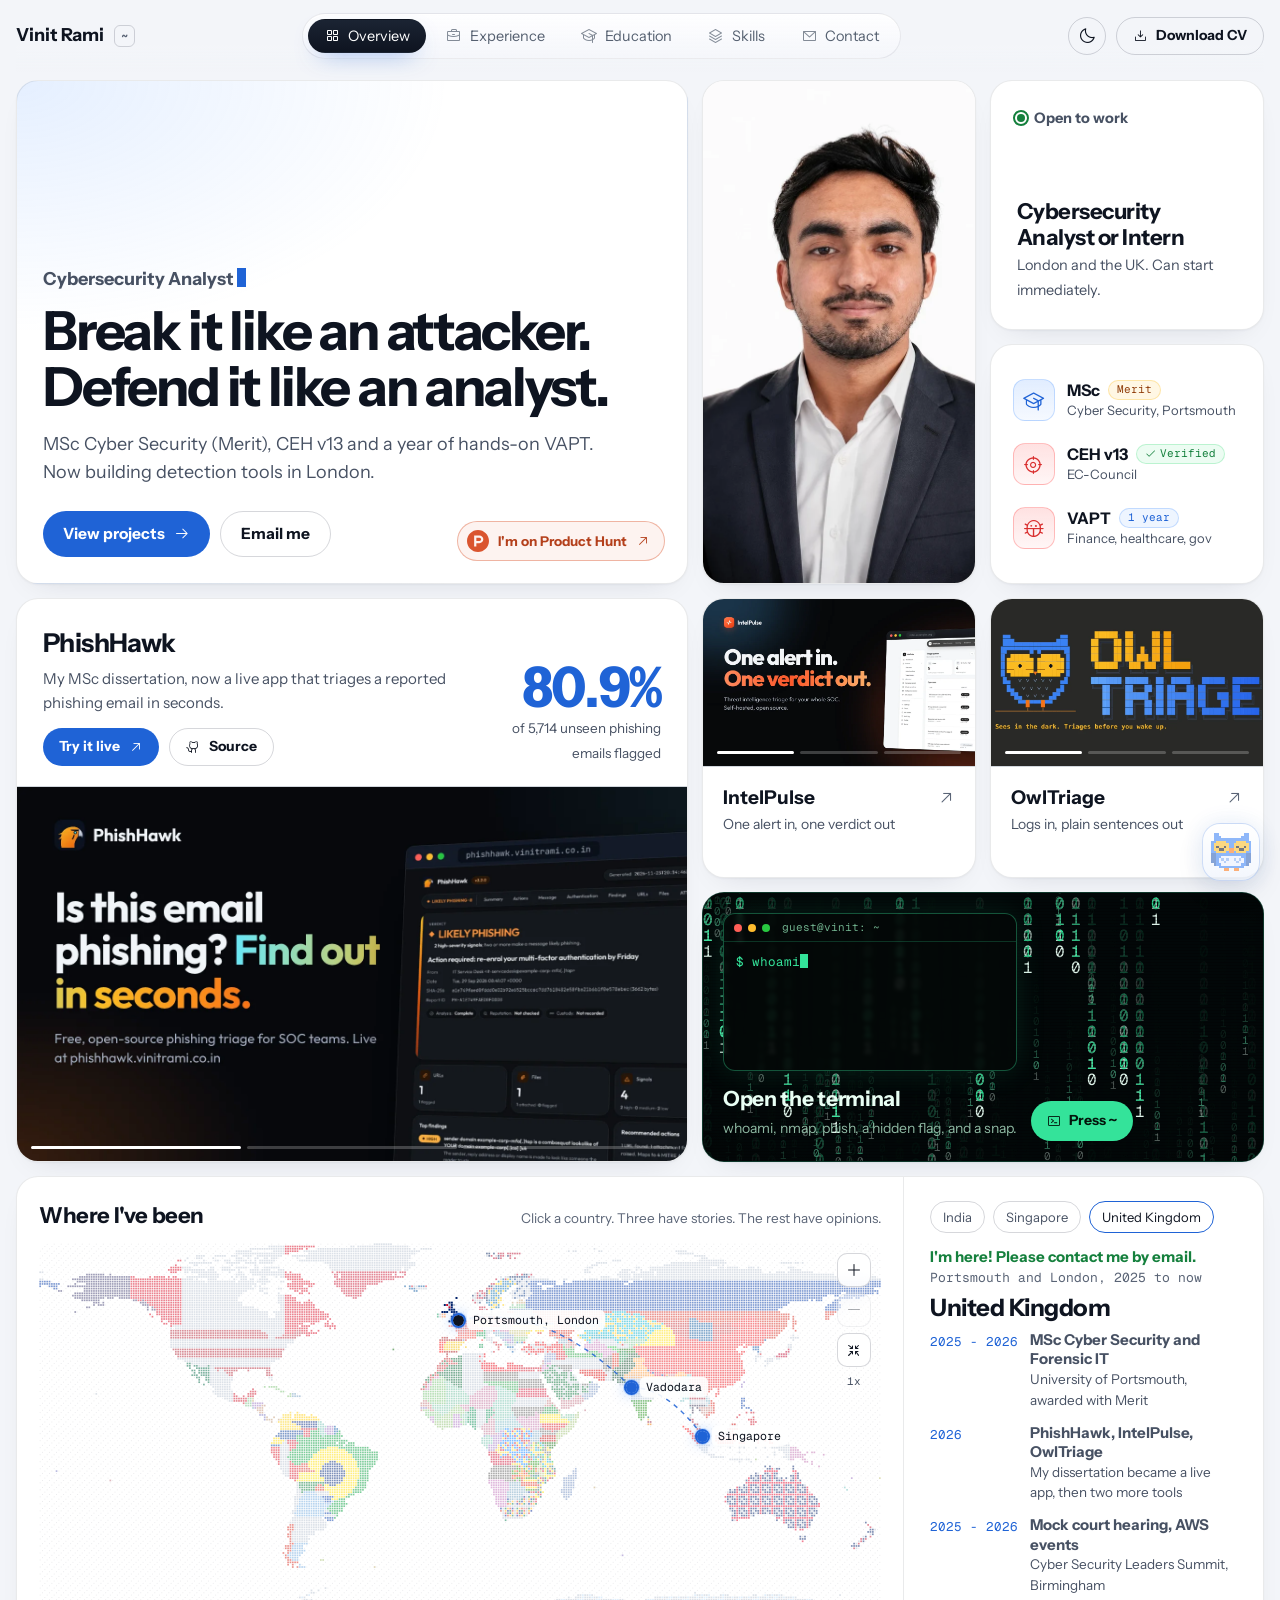
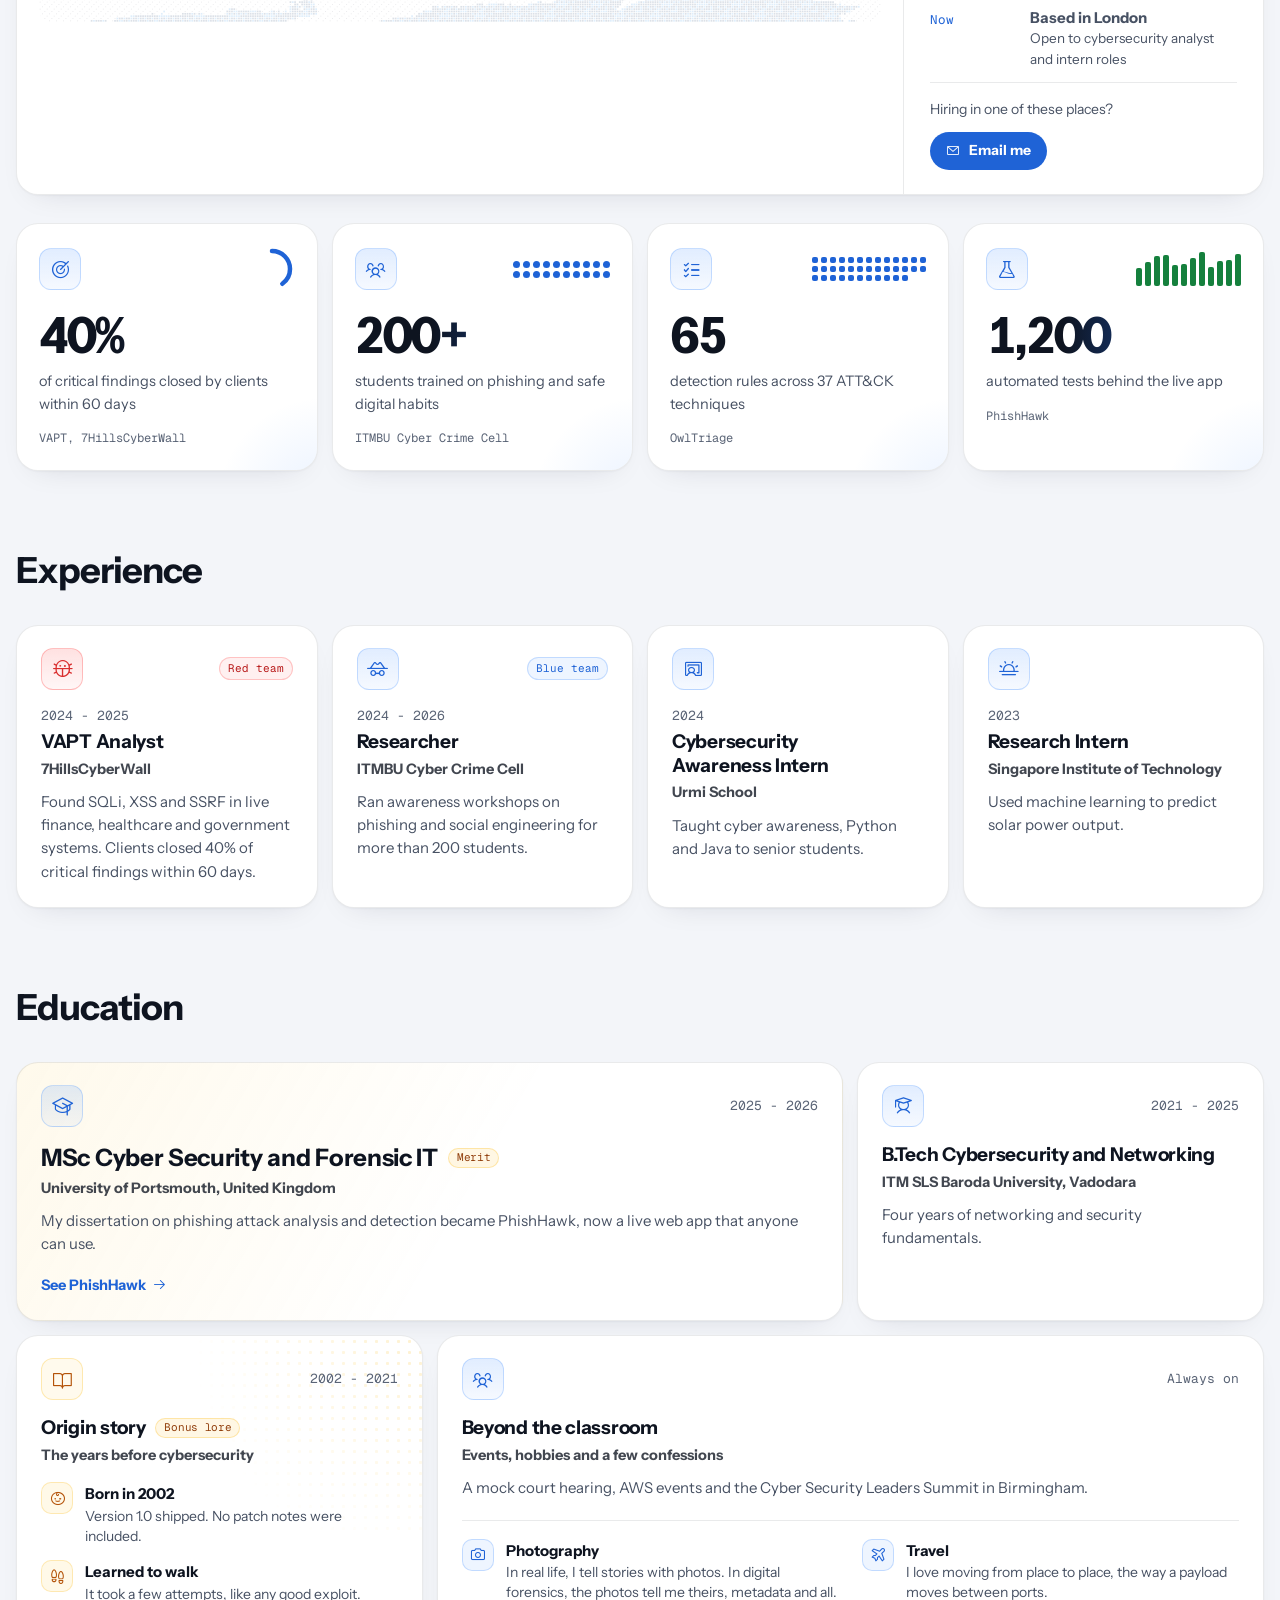
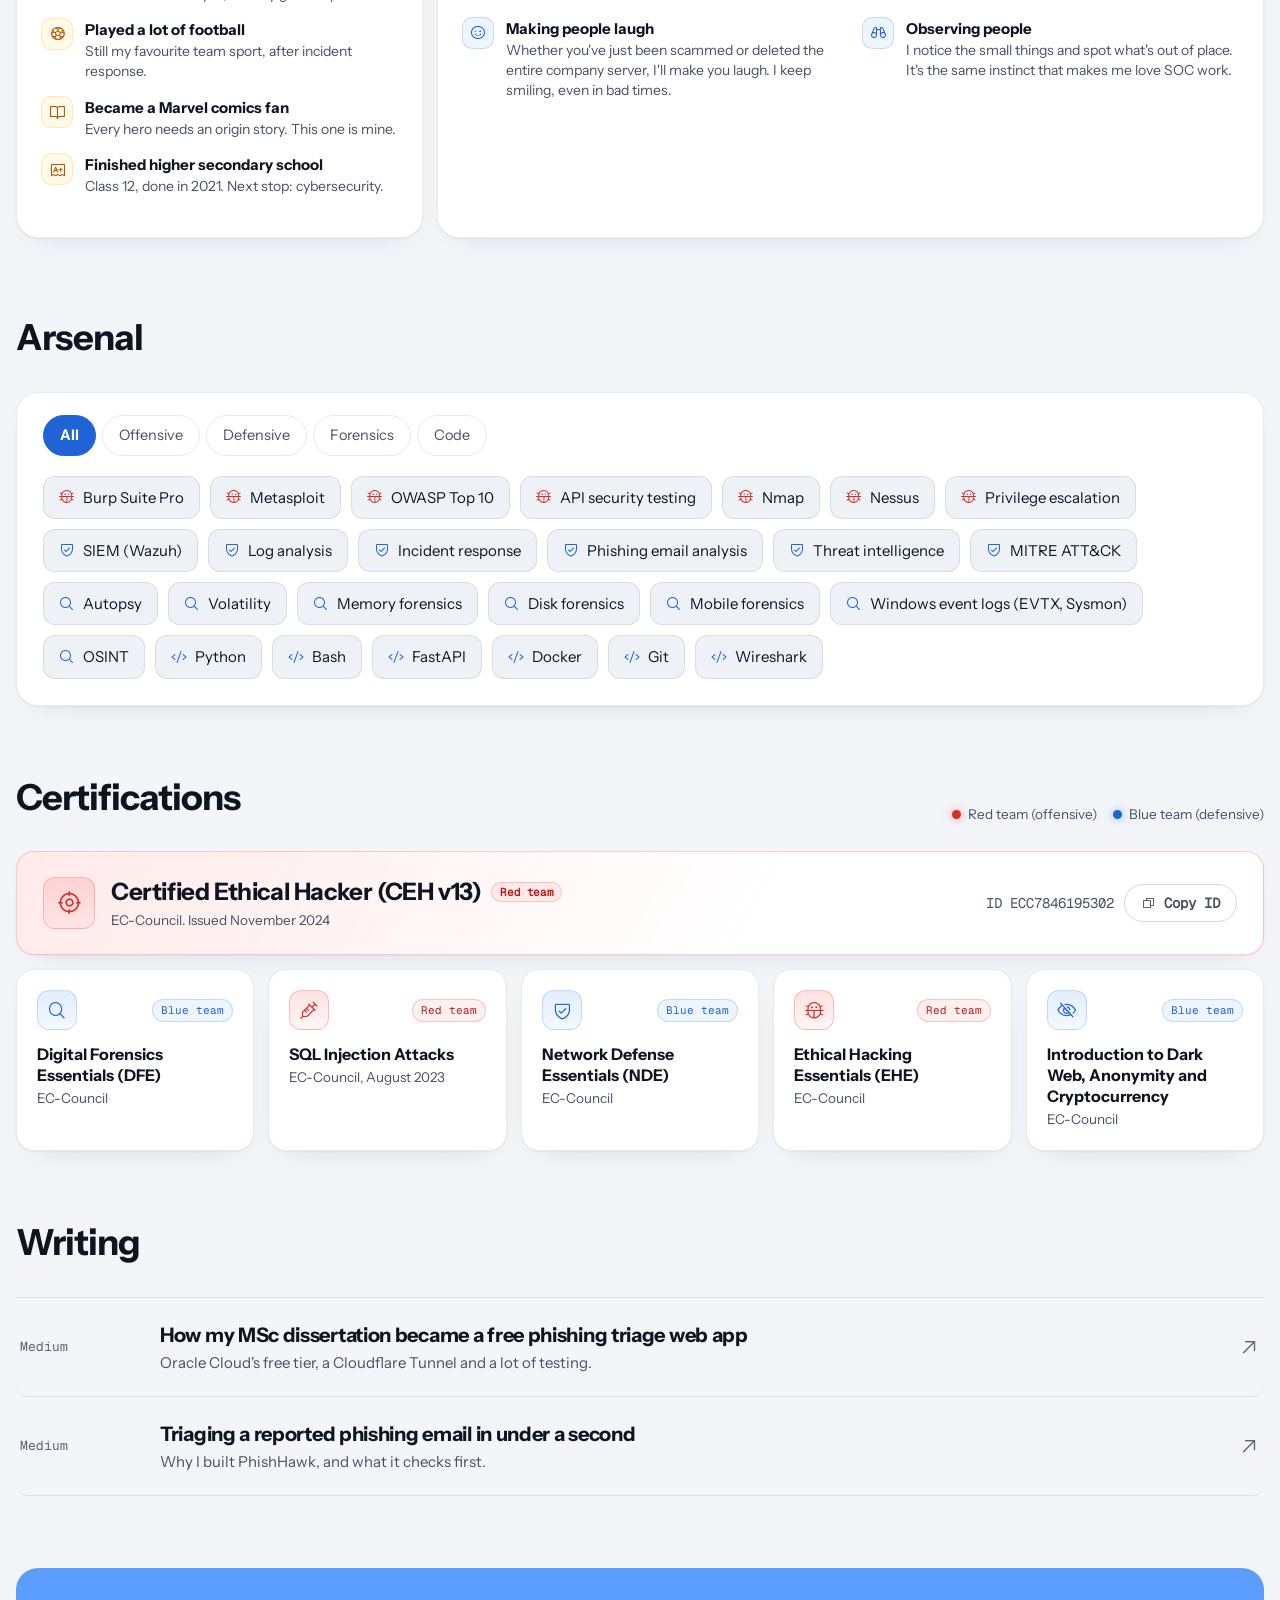
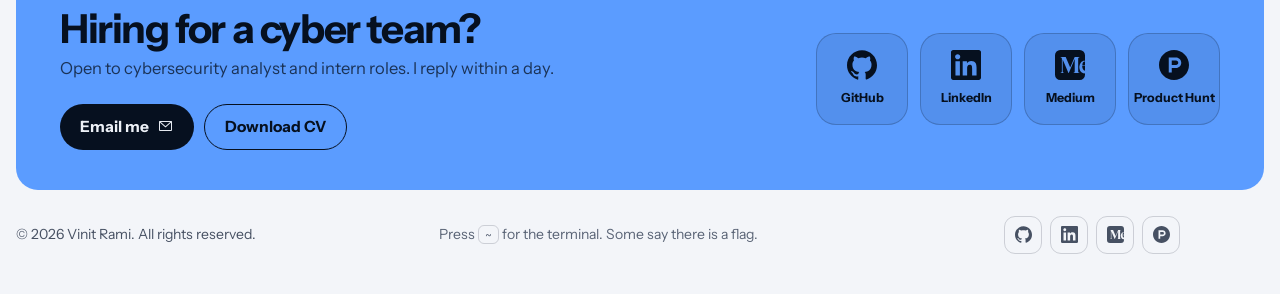
==== commit 5a6097c5: "Fix accessibility and interface-guideline findings - Hide decorative icon glyphs from screen readers" ====
--- a/index.html
+++ b/index.html
@@ -70,24 +70,25 @@
 <script src="assets/app.js" defer></script>
 </head>
 <body>
-<a class="skip-link" href="#home">Skip to content</a>
+<a class="skip-link" href="#main">Skip to content</a>
 <div class="wrap">
   <nav aria-label="Main">
     <a class="logo" href="#home">Vinit Rami <kbd title="Press ~ to open the terminal">~</kbd></a>
-    <div class="dock" id="dock"><a class="on" href="#home" data-sec="home"><i class="ph ph-squares-four"></i>Overview</a><a href="#experience" data-sec="experience"><i class="ph ph-briefcase"></i>Experience</a><a href="#education" data-sec="education"><i class="ph ph-graduation-cap"></i>Education</a><a href="#skills" data-sec="skills"><i class="ph ph-stack"></i>Skills</a><a href="#contact" data-sec="contact"><i class="ph ph-envelope-simple"></i>Contact</a></div>
+    <div class="dock" id="dock"><a class="on" href="#home" data-sec="home"><i class="ph ph-squares-four" aria-hidden="true"></i>Overview</a><a href="#experience" data-sec="experience"><i class="ph ph-briefcase" aria-hidden="true"></i>Experience</a><a href="#education" data-sec="education"><i class="ph ph-graduation-cap" aria-hidden="true"></i>Education</a><a href="#skills" data-sec="skills"><i class="ph ph-stack" aria-hidden="true"></i>Skills</a><a href="#contact" data-sec="contact"><i class="ph ph-envelope-simple" aria-hidden="true"></i>Contact</a></div>
     <div class="nav-act">
       <button class="theme-btn" id="themeBtn" type="button" aria-label="Switch to light theme" aria-pressed="false" title="Switch theme"><i class="ph ph-sun" aria-hidden="true"></i></button>
-      <a class="btn sec sm" data-open="cv" href="assets/Vinit_Rami_CV.pdf" download><i class="ph ph-download-simple"></i>Download CV</a>
+      <a class="btn sec sm" data-open="cv" href="assets/Vinit_Rami_CV.pdf" download><i class="ph ph-download-simple" aria-hidden="true"></i>Download CV</a>
     </div>
   </nav>
 
-  <main class="grid" id="home">
+  <main id="main">
+  <div class="grid" id="home">
     <div class="tile pad intro" id="about">
-      <div class="typed" aria-label="Cybersecurity Analyst"><span id="typed" aria-hidden="true">Cybersecurity Analyst</span><span class="caret" aria-hidden="true"></span></div>
+      <p class="typed"><span class="sr-only">Cybersecurity Analyst</span><span id="typed" aria-hidden="true">Cybersecurity Analyst</span><span class="caret" aria-hidden="true"></span></p>
       <h1>Break it like an attacker. Defend it like an analyst.</h1>
       <p>MSc Cyber Security (Merit), CEH v13 and a year of hands-on VAPT. Now building detection tools in London.</p>
-      <div class="ctas"><a class="btn pri" href="#projects">View projects <i class="ph ph-arrow-right"></i></a><a class="btn sec" data-open="email" href="#contact">Email me</a></div>
-      <a class="ph-badge" href="https://www.producthunt.com/@vinit_rami" target="_blank" rel="noopener noreferrer"><svg viewBox="0 0 24 24" aria-hidden="true"><path d="M13.604 8.4h-3.405V12h3.405c.995 0 1.801-.806 1.801-1.801 0-.993-.805-1.799-1.801-1.799zM12 0C5.372 0 0 5.372 0 12s5.372 12 12 12 12-5.372 12-12S18.628 0 12 0zm1.604 14.4h-3.405V18H7.801V6h5.804c2.319 0 4.2 1.88 4.2 4.199 0 2.321-1.881 4.201-4.201 4.201z"/></svg><span>I'm on Product Hunt</span><i class="ph ph-arrow-up-right"></i></a>
+      <div class="ctas"><a class="btn pri" href="#projects">View projects <i class="ph ph-arrow-right" aria-hidden="true"></i></a><a class="btn sec" data-open="email" href="#contact">Email me</a></div>
+      <a class="ph-badge" href="https://www.producthunt.com/@vinit_rami" target="_blank" rel="noopener noreferrer"><svg viewBox="0 0 24 24" aria-hidden="true"><path d="M13.604 8.4h-3.405V12h3.405c.995 0 1.801-.806 1.801-1.801 0-.993-.805-1.799-1.801-1.799zM12 0C5.372 0 0 5.372 0 12s5.372 12 12 12 12-5.372 12-12S18.628 0 12 0zm1.604 14.4h-3.405V18H7.801V6h5.804c2.319 0 4.2 1.88 4.2 4.199 0 2.321-1.881 4.201-4.201 4.201z"/></svg><span>I'm on Product Hunt</span><i class="ph ph-arrow-up-right" aria-hidden="true"></i></a>
     </div>
 
     <div class="tile photo"><img src="assets/img/profile.webp" alt="Vinit Rami" width="800" height="1011" fetchpriority="high"></div>
@@ -98,47 +99,47 @@
     </div>
 
     <div class="tile creds">
-      <div class="cred"><span class="ic"><i class="ph ph-graduation-cap"></i></span><span class="tx"><b>MSc <em class="chipx gold">Merit</em></b><span>Cyber Security, Portsmouth</span></span></div>
-      <div class="cred"><span class="ic red"><i class="ph ph-crosshair"></i></span><span class="tx"><b>CEH v13 <em class="chipx green"><i class="ph ph-check"></i>Verified</em></b><span>EC-Council</span></span></div>
-      <div class="cred"><span class="ic red"><i class="ph ph-bug"></i></span><span class="tx"><b>VAPT <em class="chipx blue">1 year</em></b><span>Finance, healthcare, gov</span></span></div>
+      <div class="cred"><span class="ic"><i class="ph ph-graduation-cap" aria-hidden="true"></i></span><span class="tx"><b>MSc <em class="chipx gold">Merit</em></b><span>Cyber Security, Portsmouth</span></span></div>
+      <div class="cred"><span class="ic red"><i class="ph ph-crosshair" aria-hidden="true"></i></span><span class="tx"><b>CEH v13 <em class="chipx green"><i class="ph ph-check" aria-hidden="true"></i>Verified</em></b><span>EC-Council</span></span></div>
+      <div class="cred"><span class="ic red"><i class="ph ph-bug" aria-hidden="true"></i></span><span class="tx"><b>VAPT <em class="chipx blue">1 year</em></b><span>Finance, healthcare, gov</span></span></div>
     </div>
 
     <article class="tile tool phk" id="projects">
       <a class="cover" href="https://phishhawk.vinitrami.co.in" target="_blank" rel="noopener noreferrer" aria-label="PhishHawk, open the live app"></a>
       <div class="tool-head">
         <div>
-          <h2>PhishHawk</h2>
+          <h2 translate="no">PhishHawk</h2>
           <p>My MSc dissertation, now a live app that triages a reported phishing email in seconds.</p>
-          <div class="ctas"><a class="btn pri sm" href="https://phishhawk.vinitrami.co.in" target="_blank" rel="noopener noreferrer">Try it live <i class="ph ph-arrow-up-right"></i></a><a class="btn sec sm" href="https://github.com/vinitrami-Soc/phishhawk" target="_blank" rel="noopener noreferrer"><i class="ph ph-github-logo"></i>Source</a></div>
+          <div class="ctas"><a class="btn pri sm" href="https://phishhawk.vinitrami.co.in" target="_blank" rel="noopener noreferrer">Try it live <i class="ph ph-arrow-up-right" aria-hidden="true"></i></a><a class="btn sec sm" href="https://github.com/vinitrami-Soc/phishhawk" target="_blank" rel="noopener noreferrer"><i class="ph ph-github-logo" aria-hidden="true"></i>Source</a></div>
         </div>
         <div class="stat"><div class="num" id="count" data-to="81.4">81.4%</div><span>of 5,714 unseen phishing<br>emails flagged</span></div>
       </div>
       <div class="carousel" aria-hidden="true">
-        <img src="assets/img/ph-1.webp" alt="" class="on pos-l">
-        <img loading="lazy" decoding="async" src="assets/img/ph-2.webp" alt="" class="pos-l">
-        <img loading="lazy" decoding="async" src="assets/img/ph-3.webp" alt="" class="pos-l">
+        <img src="assets/img/ph-1.webp" alt="" width="1600" height="800" class="on pos-l">
+        <img loading="lazy" decoding="async" src="assets/img/ph-2.webp" alt="" width="1600" height="800" class="pos-l">
+        <img loading="lazy" decoding="async" src="assets/img/ph-3.webp" alt="" width="1600" height="800" class="pos-l">
         <div class="bars"></div>
       </div>
     </article>
 
     <a class="tile tool small ip" href="https://github.com/vinitrami-Soc/intelpulse" target="_blank" rel="noopener noreferrer">
       <div class="carousel" aria-hidden="true">
-        <img loading="lazy" decoding="async" src="assets/img/ip-1-social.webp" alt="" class="on pos-l">
-        <img loading="lazy" decoding="async" src="assets/img/ip-2-hero.webp" alt="" class="pos-ip2">
-        <img loading="lazy" decoding="async" src="assets/img/ip-3-graph.webp" alt="" class="pos-ip3">
+        <img loading="lazy" decoding="async" src="assets/img/ip-1-social.webp" alt="" width="1280" height="640" class="on pos-l">
+        <img loading="lazy" decoding="async" src="assets/img/ip-2-hero.webp" alt="" width="1100" height="700" class="pos-ip2">
+        <img loading="lazy" decoding="async" src="assets/img/ip-3-graph.webp" alt="" width="1200" height="783" class="pos-ip3">
         <div class="bars"></div>
       </div>
-      <div class="tool-head"><h2>IntelPulse <i class="ph ph-arrow-up-right"></i></h2><p>One alert in, one verdict out</p></div>
+      <div class="tool-head"><h2 translate="no">IntelPulse <i class="ph ph-arrow-up-right" aria-hidden="true"></i></h2><p>One alert in, one verdict out</p></div>
     </a>
 
     <a class="tile tool small ow" href="https://github.com/vinitrami-Soc/owltriage" target="_blank" rel="noopener noreferrer">
       <div class="carousel" aria-hidden="true">
-        <img loading="lazy" decoding="async" src="assets/img/ow-1-perch.webp" alt="" class="on pos-l">
-        <img loading="lazy" decoding="async" src="assets/img/ow-2-hunt.webp" alt="" class="pos-c">
-        <img loading="lazy" decoding="async" src="assets/img/ow-1-summary.webp" alt="" class="pos-tl">
+        <picture><source media="(prefers-reduced-motion: reduce)" srcset="assets/img/ow-1-perch-still.webp"><img loading="lazy" decoding="async" src="assets/img/ow-1-perch.webp" alt="" width="880" height="533" class="on pos-l"></picture>
+        <picture><source media="(prefers-reduced-motion: reduce)" srcset="assets/img/ow-2-hunt-still.webp"><img loading="lazy" decoding="async" src="assets/img/ow-2-hunt.webp" alt="" width="960" height="582" class="pos-c"></picture>
+        <img loading="lazy" decoding="async" src="assets/img/ow-1-summary.webp" alt="" width="1200" height="510" class="pos-tl">
         <div class="bars"></div>
       </div>
-      <div class="tool-head"><h2>OwlTriage <i class="ph ph-arrow-up-right"></i></h2><p>Logs in, plain sentences out</p></div>
+      <div class="tool-head"><h2 translate="no">OwlTriage <i class="ph ph-arrow-up-right" aria-hidden="true"></i></h2><p>Logs in, plain sentences out</p></div>
     </a>
 
     <button class="tile term-tile" id="termTile" type="button" aria-label="Open the interactive terminal">
@@ -147,10 +148,10 @@
       <span class="inner">
         <span class="mini" aria-hidden="true">
           <span class="mbar"><i class="dot-r"></i><i class="dot-y"></i><i class="dot-g"></i><span>guest@vinit: ~</span></span>
-          <span class="screen" id="mini"></span>
+          <span class="screen" id="mini" translate="no"></span>
         </span>
         <span class="label"><b>Open the terminal</b><span>whoami, nmap, phish, a hidden flag, and a snap.</span></span>
-        <span class="go"><i class="ph ph-terminal-window"></i>Press ~</span>
+        <span class="go"><i class="ph ph-terminal-window" aria-hidden="true"></i>Press ~</span>
       </span>
     </button>
 
@@ -163,9 +164,9 @@
             <svg viewBox="0 0 360 162" preserveAspectRatio="none" aria-hidden="true"><path class="arc" id="arcSG"></path><path class="arc" id="arcUK"></path></svg>
           </div></div>
           <div class="zoom" role="group" aria-label="Map zoom">
-            <button type="button" id="zIn" aria-label="Zoom in"><i class="ph ph-plus"></i></button>
-            <button type="button" id="zOut" aria-label="Zoom out"><i class="ph ph-minus"></i></button>
-            <button type="button" id="zReset" aria-label="Reset the map"><i class="ph ph-arrows-in"></i></button>
+            <button type="button" id="zIn" aria-label="Zoom in"><i class="ph ph-plus" aria-hidden="true"></i></button>
+            <button type="button" id="zOut" aria-label="Zoom out"><i class="ph ph-minus" aria-hidden="true"></i></button>
+            <button type="button" id="zReset" aria-label="Reset the map"><i class="ph ph-arrows-in" aria-hidden="true"></i></button>
             <span class="zl" id="zLevel" aria-live="polite">1x</span>
           </div>
           <div class="tip" id="tip" hidden></div>
@@ -178,35 +179,35 @@
           <button type="button" data-place="IN">India</button><button type="button" data-place="SG">Singapore</button><button type="button" data-place="UK">United Kingdom</button>
         </div>
         <div id="place" class="swap"></div>
-        <div class="map-mail"><span>Hiring in one of these places?</span><a class="btn pri sm" data-open="email" href="#contact"><i class="ph ph-envelope-simple"></i>Email me</a></div>
-      </div>
-    </div>
-  </main>
+        <div class="map-mail"><span>Hiring in one of these places?</span><a class="btn pri sm" data-open="email" href="#contact"><i class="ph ph-envelope-simple" aria-hidden="true"></i>Email me</a></div>
+      </div>
+    </div>
+  </div>
 
   <div class="numbers" id="numbers">
-    <div class="nm"><div class="top"><span class="ic"><i class="ph ph-target"></i></span><svg class="ring" viewBox="0 0 46 46" aria-hidden="true"><circle cx="23" cy="23" r="18" class="val" id="ring"></circle></svg></div>
+    <div class="nm"><div class="top"><span class="ic"><i class="ph ph-target" aria-hidden="true"></i></span><svg class="ring" viewBox="0 0 46 46" aria-hidden="true"><circle cx="23" cy="23" r="18" class="val" id="ring"></circle></svg></div>
       <b data-n="40" data-s="%">40%</b><span class="cap">of critical findings closed by clients within 60 days</span><small>VAPT, 7HillsCyberWall</small></div>
-    <div class="nm"><div class="top"><span class="ic"><i class="ph ph-users-three"></i></span><span class="viz people" data-count="20" title="1 dot = 10 students" aria-hidden="true"></span></div>
+    <div class="nm"><div class="top"><span class="ic"><i class="ph ph-users-three" aria-hidden="true"></i></span><span class="viz people" data-count="20" title="1 dot = 10 students" aria-hidden="true"></span></div>
       <b data-n="200" data-s="+">200+</b><span class="cap">students trained on phishing and safe digital habits</span><small>ITMBU Cyber Crime Cell</small></div>
-    <div class="nm"><div class="top"><span class="ic"><i class="ph ph-list-checks"></i></span><span class="viz rules" data-count="37" title="1 square = 1 ATT&amp;CK technique" aria-hidden="true"></span></div>
+    <div class="nm"><div class="top"><span class="ic"><i class="ph ph-list-checks" aria-hidden="true"></i></span><span class="viz rules" data-count="37" title="1 square = 1 ATT&amp;CK technique" aria-hidden="true"></span></div>
       <b data-n="65" data-s="">65</b><span class="cap">detection rules across 37 ATT&amp;CK techniques</span><small>OwlTriage</small></div>
-    <div class="nm"><div class="top"><span class="ic"><i class="ph ph-flask"></i></span><span class="viz tests" data-count="12" title="1 bar = 100 tests" aria-hidden="true"></span></div>
+    <div class="nm"><div class="top"><span class="ic"><i class="ph ph-flask" aria-hidden="true"></i></span><span class="viz tests" data-count="12" title="1 bar = 100 tests" aria-hidden="true"></span></div>
       <b data-n="1200" data-s="">1,200</b><span class="cap">automated tests behind the live app</span><small>PhishHawk</small></div>
   </div>
 
   <section id="experience">
     <h2 class="sec">Experience</h2>
     <div class="xp">
-      <article class="xt red"><div class="xh"><span class="ic red"><i class="ph ph-bug"></i></span><em class="team red">Red team</em></div>
+      <article class="xt red"><div class="xh"><span class="ic red"><i class="ph ph-bug" aria-hidden="true"></i></span><em class="team red">Red team</em></div>
         <span class="yr">2024 - 2025</span><h3>VAPT Analyst</h3><div class="org">7HillsCyberWall</div>
         <p>Found SQLi, XSS and SSRF in live finance, healthcare and government systems. Clients closed 40% of critical findings within 60 days.</p></article>
-      <article class="xt"><div class="xh"><span class="ic"><i class="ph ph-detective"></i></span><em class="team blue">Blue team</em></div>
+      <article class="xt"><div class="xh"><span class="ic"><i class="ph ph-detective" aria-hidden="true"></i></span><em class="team blue">Blue team</em></div>
         <span class="yr">2024 - 2026</span><h3>Researcher</h3><div class="org">ITMBU Cyber Crime Cell</div>
         <p>Ran awareness workshops on phishing and social engineering for more than 200 students.</p></article>
-      <article class="xt"><div class="xh"><span class="ic"><i class="ph ph-chalkboard-teacher"></i></span></div>
+      <article class="xt"><div class="xh"><span class="ic"><i class="ph ph-chalkboard-teacher" aria-hidden="true"></i></span></div>
         <span class="yr">2024</span><h3>Cybersecurity Awareness Intern</h3><div class="org">Urmi School</div>
         <p>Taught cyber awareness, Python and Java to senior students.</p></article>
-      <article class="xt"><div class="xh"><span class="ic"><i class="ph ph-sun-horizon"></i></span></div>
+      <article class="xt"><div class="xh"><span class="ic"><i class="ph ph-sun-horizon" aria-hidden="true"></i></span></div>
         <span class="yr">2023</span><h3>Research Intern</h3><div class="org">Singapore Institute of Technology</div>
         <p>Used machine learning to predict solar power output.</p></article>
     </div>
@@ -215,30 +216,30 @@
   <section id="education">
     <h2 class="sec">Education</h2>
     <div class="edu">
-      <article class="xt msc"><div class="xh"><span class="ic"><i class="ph ph-graduation-cap"></i></span><span class="yr">2025 - 2026</span></div>
+      <article class="xt msc"><div class="xh"><span class="ic"><i class="ph ph-graduation-cap" aria-hidden="true"></i></span><span class="yr">2025 - 2026</span></div>
         <h3>MSc Cyber Security and Forensic IT <em class="chipx gold">Merit</em></h3><div class="org">University of Portsmouth, United Kingdom</div>
         <p>My dissertation on phishing attack analysis and detection became PhishHawk, now a live web app that anyone can use.</p>
-        <a class="more" href="#projects">See PhishHawk <i class="ph ph-arrow-right"></i></a></article>
-      <article class="xt"><div class="xh"><span class="ic"><i class="ph ph-student"></i></span><span class="yr">2021 - 2025</span></div>
+        <a class="more" href="#projects">See PhishHawk <i class="ph ph-arrow-right" aria-hidden="true"></i></a></article>
+      <article class="xt"><div class="xh"><span class="ic"><i class="ph ph-student" aria-hidden="true"></i></span><span class="yr">2021 - 2025</span></div>
         <h3>B.Tech Cybersecurity and Networking</h3><div class="org">ITM SLS Baroda University, Vadodara</div>
         <p>Four years of networking and security fundamentals.</p></article>
-      <article class="xt beyond"><div class="xh"><span class="ic"><i class="ph ph-users-three"></i></span><span class="yr">Always on</span></div>
+      <article class="xt beyond"><div class="xh"><span class="ic"><i class="ph ph-users-three" aria-hidden="true"></i></span><span class="yr">Always on</span></div>
         <h3>Beyond the classroom</h3><div class="org">Events, hobbies and a few confessions</div>
         <p>A mock court hearing, AWS events and the Cyber Security Leaders Summit in Birmingham.</p>
         <ul class="story hob">
-          <li><i class="ph ph-camera"></i><span><b>Photography</b><small>In real life, I tell stories with photos. In digital forensics, the photos tell me theirs, metadata and all.</small></span></li>
-          <li><i class="ph ph-airplane-tilt"></i><span><b>Travel</b><small>I love moving from place to place, the way a payload moves between ports.</small></span></li>
-          <li><i class="ph ph-smiley"></i><span><b>Making people laugh</b><small>Whether you've just been scammed or deleted the entire company server, I'll make you laugh. I keep smiling, even in bad times.</small></span></li>
-          <li><i class="ph ph-binoculars"></i><span><b>Observing people</b><small>I notice the small things and spot what's out of place. It's the same instinct that makes me love SOC work.</small></span></li>
+          <li><i class="ph ph-camera" aria-hidden="true"></i><span><b>Photography</b><small>In real life, I tell stories with photos. In digital forensics, the photos tell me theirs, metadata and all.</small></span></li>
+          <li><i class="ph ph-airplane-tilt" aria-hidden="true"></i><span><b>Travel</b><small>I love moving from place to place, the way a payload moves between ports.</small></span></li>
+          <li><i class="ph ph-smiley" aria-hidden="true"></i><span><b>Making people laugh</b><small>Whether you've just been scammed or deleted the entire company server, I'll make you laugh. I keep smiling, even in bad times.</small></span></li>
+          <li><i class="ph ph-binoculars" aria-hidden="true"></i><span><b>Observing people</b><small>I notice the small things and spot what's out of place. It's the same instinct that makes me love SOC work.</small></span></li>
         </ul></article>
-      <article class="xt origin"><div class="xh"><span class="ic gold"><i class="ph ph-book-open"></i></span><span class="yr">2002 - 2021</span></div>
+      <article class="xt origin"><div class="xh"><span class="ic gold"><i class="ph ph-book-open" aria-hidden="true"></i></span><span class="yr">2002 - 2021</span></div>
         <h3>Origin story <em class="chipx gold">Bonus lore</em></h3><div class="org">The years before cybersecurity</div>
         <ol class="story">
-          <li><i class="ph ph-baby"></i><span><b>Born in 2002</b><small>Version 1.0 shipped. No patch notes were included.</small></span></li>
-          <li><i class="ph ph-footprints"></i><span><b>Learned to walk</b><small>It took a few attempts, like any good exploit.</small></span></li>
-          <li><i class="ph ph-soccer-ball"></i><span><b>Played a lot of football</b><small>Still my favourite team sport, after incident response.</small></span></li>
-          <li><i class="ph ph-book-open"></i><span><b>Became a Marvel comics fan</b><small>Every hero needs an origin story. This one is mine.</small></span></li>
-          <li><i class="ph ph-exam"></i><span><b>Finished higher secondary school</b><small>Class 12, done in 2021. Next stop: cybersecurity.</small></span></li>
+          <li><i class="ph ph-baby" aria-hidden="true"></i><span><b>Born in 2002</b><small>Version 1.0 shipped. No patch notes were included.</small></span></li>
+          <li><i class="ph ph-footprints" aria-hidden="true"></i><span><b>Learned to walk</b><small>It took a few attempts, like any good exploit.</small></span></li>
+          <li><i class="ph ph-soccer-ball" aria-hidden="true"></i><span><b>Played a lot of football</b><small>Still my favourite team sport, after incident response.</small></span></li>
+          <li><i class="ph ph-book-open" aria-hidden="true"></i><span><b>Became a Marvel comics fan</b><small>Every hero needs an origin story. This one is mine.</small></span></li>
+          <li><i class="ph ph-exam" aria-hidden="true"></i><span><b>Finished higher secondary school</b><small>Class 12, done in 2021. Next stop: cybersecurity.</small></span></li>
         </ol></article>
     </div>
   </section>
@@ -254,59 +255,59 @@
         <button type="button" data-tab="code" role="tab" aria-selected="false">Code</button>
       </div>
       <div class="chipset" id="chips">
-        <span data-g="off"><i class="ph ph-bug"></i>Burp Suite Pro</span>
-        <span data-g="off"><i class="ph ph-bug"></i>Metasploit</span>
-        <span data-g="off"><i class="ph ph-bug"></i>OWASP Top 10</span>
-        <span data-g="off"><i class="ph ph-bug"></i>API security testing</span>
-        <span data-g="off"><i class="ph ph-bug"></i>Nmap</span>
-        <span data-g="off"><i class="ph ph-bug"></i>Nessus</span>
-        <span data-g="off"><i class="ph ph-bug"></i>Privilege escalation</span>
-        <span data-g="def"><i class="ph ph-shield-check"></i>SIEM (Wazuh)</span>
-        <span data-g="def"><i class="ph ph-shield-check"></i>Log analysis</span>
-        <span data-g="def"><i class="ph ph-shield-check"></i>Incident response</span>
-        <span data-g="def"><i class="ph ph-shield-check"></i>Phishing email analysis</span>
-        <span data-g="def"><i class="ph ph-shield-check"></i>Threat intelligence</span>
-        <span data-g="def"><i class="ph ph-shield-check"></i>MITRE ATT&amp;CK</span>
-        <span data-g="for"><i class="ph ph-magnifying-glass"></i>Autopsy</span>
-        <span data-g="for"><i class="ph ph-magnifying-glass"></i>Volatility</span>
-        <span data-g="for"><i class="ph ph-magnifying-glass"></i>Memory forensics</span>
-        <span data-g="for"><i class="ph ph-magnifying-glass"></i>Disk forensics</span>
-        <span data-g="for"><i class="ph ph-magnifying-glass"></i>Mobile forensics</span>
-        <span data-g="for"><i class="ph ph-magnifying-glass"></i>Windows event logs (EVTX, Sysmon)</span>
-        <span data-g="for"><i class="ph ph-magnifying-glass"></i>OSINT</span>
-        <span data-g="code"><i class="ph ph-code"></i>Python</span>
-        <span data-g="code"><i class="ph ph-code"></i>Bash</span>
-        <span data-g="code"><i class="ph ph-code"></i>FastAPI</span>
-        <span data-g="code"><i class="ph ph-code"></i>Docker</span>
-        <span data-g="code"><i class="ph ph-code"></i>Git</span>
-        <span data-g="code"><i class="ph ph-code"></i>Wireshark</span>
+        <span data-g="off"><i class="ph ph-bug" aria-hidden="true"></i>Burp Suite Pro</span>
+        <span data-g="off"><i class="ph ph-bug" aria-hidden="true"></i>Metasploit</span>
+        <span data-g="off"><i class="ph ph-bug" aria-hidden="true"></i>OWASP Top 10</span>
+        <span data-g="off"><i class="ph ph-bug" aria-hidden="true"></i>API security testing</span>
+        <span data-g="off"><i class="ph ph-bug" aria-hidden="true"></i>Nmap</span>
+        <span data-g="off"><i class="ph ph-bug" aria-hidden="true"></i>Nessus</span>
+        <span data-g="off"><i class="ph ph-bug" aria-hidden="true"></i>Privilege escalation</span>
+        <span data-g="def"><i class="ph ph-shield-check" aria-hidden="true"></i>SIEM (Wazuh)</span>
+        <span data-g="def"><i class="ph ph-shield-check" aria-hidden="true"></i>Log analysis</span>
+        <span data-g="def"><i class="ph ph-shield-check" aria-hidden="true"></i>Incident response</span>
+        <span data-g="def"><i class="ph ph-shield-check" aria-hidden="true"></i>Phishing email analysis</span>
+        <span data-g="def"><i class="ph ph-shield-check" aria-hidden="true"></i>Threat intelligence</span>
+        <span data-g="def"><i class="ph ph-shield-check" aria-hidden="true"></i>MITRE ATT&amp;CK</span>
+        <span data-g="for"><i class="ph ph-magnifying-glass" aria-hidden="true"></i>Autopsy</span>
+        <span data-g="for"><i class="ph ph-magnifying-glass" aria-hidden="true"></i>Volatility</span>
+        <span data-g="for"><i class="ph ph-magnifying-glass" aria-hidden="true"></i>Memory forensics</span>
+        <span data-g="for"><i class="ph ph-magnifying-glass" aria-hidden="true"></i>Disk forensics</span>
+        <span data-g="for"><i class="ph ph-magnifying-glass" aria-hidden="true"></i>Mobile forensics</span>
+        <span data-g="for"><i class="ph ph-magnifying-glass" aria-hidden="true"></i>Windows event logs (EVTX, Sysmon)</span>
+        <span data-g="for"><i class="ph ph-magnifying-glass" aria-hidden="true"></i>OSINT</span>
+        <span data-g="code"><i class="ph ph-code" aria-hidden="true"></i>Python</span>
+        <span data-g="code"><i class="ph ph-code" aria-hidden="true"></i>Bash</span>
+        <span data-g="code"><i class="ph ph-code" aria-hidden="true"></i>FastAPI</span>
+        <span data-g="code"><i class="ph ph-code" aria-hidden="true"></i>Docker</span>
+        <span data-g="code"><i class="ph ph-code" aria-hidden="true"></i>Git</span>
+        <span data-g="code"><i class="ph ph-code" aria-hidden="true"></i>Wireshark</span>
       </div>
     </div>
 
     <div class="sec-row gap-top" id="certs"><h2 class="sec">Certifications</h2>
       <div class="legend"><span><i class="red"></i>Red team (offensive)</span><span><i></i>Blue team (defensive)</span></div></div>
     <div class="certs">
-      <div class="cert top red"><div class="lt"><span class="ic red"><i class="ph ph-crosshair"></i></span><div><b>Certified Ethical Hacker (CEH v13) <em class="team red">Red team</em></b><small>EC-Council. Issued November 2024</small></div></div>
-        <div class="id"><span>ID ECC7846195302</span><button class="btn sec sm" id="copyId" type="button"><i class="ph ph-copy"></i>Copy ID</button></div></div>
-      <div class="cert"><div class="ch"><span class="ic"><i class="ph ph-magnifying-glass"></i></span><em class="team blue">Blue team</em></div><b>Digital Forensics Essentials (DFE)</b><small>EC-Council</small></div>
-      <div class="cert red"><div class="ch"><span class="ic red"><i class="ph ph-syringe"></i></span><em class="team red">Red team</em></div><b>SQL Injection Attacks</b><small>EC-Council, August 2023</small></div>
-      <div class="cert"><div class="ch"><span class="ic"><i class="ph ph-shield-check"></i></span><em class="team blue">Blue team</em></div><b>Network Defense Essentials (NDE)</b><small>EC-Council</small></div>
-      <div class="cert red"><div class="ch"><span class="ic red"><i class="ph ph-bug"></i></span><em class="team red">Red team</em></div><b>Ethical Hacking Essentials (EHE)</b><small>EC-Council</small></div>
-      <div class="cert"><div class="ch"><span class="ic"><i class="ph ph-eye-slash"></i></span><em class="team blue">Blue team</em></div><b>Introduction to Dark Web, Anonymity and Cryptocurrency</b><small>EC-Council</small></div>
+      <div class="cert top red"><div class="lt"><span class="ic red"><i class="ph ph-crosshair" aria-hidden="true"></i></span><div><b>Certified Ethical Hacker (CEH v13) <em class="team red">Red team</em></b><small>EC-Council. Issued November 2024</small></div></div>
+        <div class="id"><span>ID ECC7846195302</span><button class="btn sec sm" id="copyId" type="button"><i class="ph ph-copy" aria-hidden="true"></i>Copy ID</button></div></div>
+      <div class="cert"><div class="ch"><span class="ic"><i class="ph ph-magnifying-glass" aria-hidden="true"></i></span><em class="team blue">Blue team</em></div><b>Digital Forensics Essentials (DFE)</b><small>EC-Council</small></div>
+      <div class="cert red"><div class="ch"><span class="ic red"><i class="ph ph-syringe" aria-hidden="true"></i></span><em class="team red">Red team</em></div><b>SQL Injection Attacks</b><small>EC-Council, August 2023</small></div>
+      <div class="cert"><div class="ch"><span class="ic"><i class="ph ph-shield-check" aria-hidden="true"></i></span><em class="team blue">Blue team</em></div><b>Network Defense Essentials (NDE)</b><small>EC-Council</small></div>
+      <div class="cert red"><div class="ch"><span class="ic red"><i class="ph ph-bug" aria-hidden="true"></i></span><em class="team red">Red team</em></div><b>Ethical Hacking Essentials (EHE)</b><small>EC-Council</small></div>
+      <div class="cert"><div class="ch"><span class="ic"><i class="ph ph-eye-slash" aria-hidden="true"></i></span><em class="team blue">Blue team</em></div><b>Introduction to Dark Web, Anonymity and Cryptocurrency</b><small>EC-Council</small></div>
     </div>
 
     <h2 class="sec gap-top">Writing</h2>
     <div class="writing">
       <a class="post" href="https://medium.com/@ramivinit/i-turned-my-msc-dissertation-into-a-free-phishing-triage-web-app-and-it-runs-for-0-31a69b1c75bc" target="_blank" rel="noopener noreferrer">
-        <span class="src">Medium</span><span><b>How my MSc dissertation became a free phishing triage web app</b><p>Oracle Cloud's free tier, a Cloudflare Tunnel and a lot of testing.</p></span><i class="ph ph-arrow-up-right"></i></a>
+        <span class="src">Medium</span><span><b>How my MSc dissertation became a free phishing triage web app</b><p>Oracle Cloud's free tier, a Cloudflare Tunnel and a lot of testing.</p></span><i class="ph ph-arrow-up-right" aria-hidden="true"></i></a>
       <a class="post" href="https://medium.com/@ramivinit/i-built-an-open-source-tool-that-triages-a-reported-phishing-email-in-under-a-second-fbf591ef52b0" target="_blank" rel="noopener noreferrer">
-        <span class="src">Medium</span><span><b>Triaging a reported phishing email in under a second</b><p>Why I built PhishHawk, and what it checks first.</p></span><i class="ph ph-arrow-up-right"></i></a>
+        <span class="src">Medium</span><span><b>Triaging a reported phishing email in under a second</b><p>Why I built PhishHawk, and what it checks first.</p></span><i class="ph ph-arrow-up-right" aria-hidden="true"></i></a>
     </div>
   </section>
 
   <div class="contact" id="contact">
     <div><h2>Hiring for a cyber team?</h2><p>Open to cybersecurity analyst and intern roles. I reply within a day.</p>
-      <div class="ctas"><a class="btn" data-open="email" href="#contact">Email me <i class="ph ph-envelope-simple"></i></a><a class="btn ghost" data-open="cv" href="assets/Vinit_Rami_CV.pdf" download>Download CV</a></div></div>
+      <div class="ctas"><a class="btn" data-open="email" href="#contact">Email me <i class="ph ph-envelope-simple" aria-hidden="true"></i></a><a class="btn ghost" data-open="cv" href="assets/Vinit_Rami_CV.pdf" download>Download CV</a></div></div>
     <div class="socials">
       <a class="soc" href="https://github.com/vinitrami-Soc" target="_blank" rel="noopener noreferrer"><svg viewBox="0 0 24 24" aria-hidden="true"><path d="M12 .297c-6.63 0-12 5.373-12 12 0 5.303 3.438 9.8 8.205 11.385.6.113.82-.258.82-.577 0-.285-.01-1.04-.015-2.04-3.338.724-4.042-1.61-4.042-1.61C4.422 18.07 3.633 17.7 3.633 17.7c-1.087-.744.084-.729.084-.729 1.205.084 1.838 1.236 1.838 1.236 1.07 1.835 2.809 1.305 3.495.998.108-.776.417-1.305.76-1.605-2.665-.3-5.466-1.332-5.466-5.93 0-1.31.465-2.38 1.235-3.22-.135-.303-.54-1.523.105-3.176 0 0 1.005-.322 3.3 1.23.96-.267 1.98-.399 3-.405 1.02.006 2.04.138 3 .405 2.28-1.552 3.285-1.23 3.285-1.23.645 1.653.24 2.873.12 3.176.765.84 1.23 1.91 1.23 3.22 0 4.61-2.805 5.625-5.475 5.92.42.36.81 1.096.81 2.22 0 1.606-.015 2.896-.015 3.286 0 .315.21.69.825.57C20.565 22.092 24 17.592 24 12.297c0-6.627-5.373-12-12-12"/></svg>GitHub</a>
       <a class="soc" href="https://www.linkedin.com/in/vinitrami-002855228" target="_blank" rel="noopener noreferrer"><svg viewBox="0 0 24 24" aria-hidden="true"><path d="M20.447 20.452h-3.554v-5.569c0-1.328-.027-3.037-1.852-3.037-1.853 0-2.136 1.445-2.136 2.939v5.667H9.351V9h3.414v1.561h.046c.477-.9 1.637-1.85 3.37-1.85 3.601 0 4.267 2.37 4.267 5.455v6.286zM5.337 7.433c-1.144 0-2.063-.926-2.063-2.065 0-1.138.92-2.063 2.063-2.063 1.14 0 2.064.925 2.064 2.063 0 1.139-.925 2.065-2.064 2.065zm1.782 13.019H3.555V9h3.564v11.452zM22.225 0H1.771C.792 0 0 .774 0 1.729v20.542C0 23.227.792 24 1.771 24h20.451C23.2 24 24 23.227 24 22.271V1.729C24 .774 23.2 0 22.222 0h.003z"/></svg>LinkedIn</a>
@@ -314,6 +315,7 @@
       <a class="soc" href="https://www.producthunt.com/@vinit_rami" target="_blank" rel="noopener noreferrer"><svg viewBox="0 0 24 24" aria-hidden="true"><path d="M13.604 8.4h-3.405V12h3.405c.995 0 1.801-.806 1.801-1.801 0-.993-.805-1.799-1.801-1.799zM12 0C5.372 0 0 5.372 0 12s5.372 12 12 12 12-5.372 12-12S18.628 0 12 0zm1.604 14.4h-3.405V18H7.801V6h5.804c2.319 0 4.2 1.88 4.2 4.199 0 2.321-1.881 4.201-4.201 4.201z"/></svg>Product Hunt</a>
     </div>
   </div>
+  </main>
   <footer>
     <span class="copy">&copy; 2026 Vinit Rami. All rights reserved.</span>
     <span>Press <span class="k">~</span> for the terminal. Some say there is a flag.</span>
@@ -325,15 +327,15 @@
 
 <div class="scrim" id="modalScrim" hidden>
   <div class="modal" role="dialog" aria-modal="true" aria-labelledby="mTitle">
-    <button class="x" id="mClose" type="button" aria-label="Close"><i class="ph ph-x"></i></button>
+    <button class="x" id="mClose" type="button" aria-label="Close"><i class="ph ph-x" aria-hidden="true"></i></button>
     <div id="mBody"></div>
   </div>
 </div>
 
 <div class="scrim" id="termScrim" hidden>
   <div class="term" role="dialog" aria-modal="true" aria-label="Interactive terminal">
-    <div class="bar"><i class="dot-r"></i><i class="dot-y"></i><i class="dot-g"></i><span>guest@vinit: ~</span><button id="tClose" type="button" aria-label="Close terminal"><i class="ph ph-x"></i></button></div>
-    <div class="out" id="tOut" aria-live="polite"></div>
+    <div class="bar"><i class="dot-r"></i><i class="dot-y"></i><i class="dot-g"></i><span>guest@vinit: ~</span><button id="tClose" type="button" aria-label="Close terminal"><i class="ph ph-x" aria-hidden="true"></i></button></div>
+    <div class="out" id="tOut" aria-live="polite" translate="no"></div>
     <div class="in"><label for="tIn">guest@vinit:~$</label><input id="tIn" type="text" autocomplete="off" spellcheck="false" autocapitalize="off"></div>
   </div>
 </div>
--- a/assets/site.css
+++ b/assets/site.css
@@ -52,7 +52,7 @@
 :root {
   color-scheme: dark;
   --bg: #0A0C11; --tile: #11151C; --tile-2: #161B24; --line: rgb(255 255 255 / .08); --line-2: rgb(255 255 255 / .16);
-  --ink: #EDF1F7; --mut: #9AA4B4; --soft: #6B7587;
+  --ink: #EDF1F7; --mut: #9AA4B4; --soft: #838D9E;
   --accent: #5B9CFF; --accent-ink: #06101F;
   --matrix: #34E39A; --ok: #4ADE80; --warn: #FBBF24; --bad: #F87171; --red: #FF6B6B;
   --accent-hover: #79AFFF; --red-ink: #210707; --gold-ink: #FCD34D; --red-tag: #FFA3A3; --ph-ink: #FFC2B0;
@@ -64,7 +64,7 @@
 }
 * { box-sizing: border-box; }
 [hidden] { display: none !important; }
-html { scroll-padding-top: 16px; }
+html { scroll-padding-top: 88px; }   /* the sticky nav is 72px tall */
 @media (prefers-reduced-motion: no-preference) { html { scroll-behavior: smooth; } }
 body { margin: 0; background: var(--bg); color: var(--ink); font-family: var(--display); font-size: 16.5px; line-height: 1.55; -webkit-font-smoothing: antialiased; }
 a { color: inherit; text-decoration: none; }
@@ -319,7 +319,7 @@
 
 .arsenal { margin-top: 26px; background: var(--tile); border: 1px solid var(--line); border-radius: var(--r); padding: 22px 26px 26px; }
 .tabs { display: flex; gap: 6px; flex-wrap: wrap; }
-.tabs button { font-size: 14.5px; padding: 8px 16px; border-radius: 999px; color: var(--mut); border: 1px solid var(--line); transition: all .2s; }
+.tabs button { font-size: 14.5px; padding: 8px 16px; border-radius: 999px; color: var(--mut); border: 1px solid var(--line); transition: color .2s, background-color .2s, border-color .2s; }
 .tabs button.on { background: var(--accent); color: var(--accent-ink); border-color: var(--accent); font-weight: 700; }
 .tabs button:not(.on):hover { color: var(--ink); border-color: var(--line-2); }
 .chipset { margin-top: 20px; display: flex; flex-wrap: wrap; gap: 10px; min-height: 104px; align-content: flex-start; }
@@ -584,3 +584,10 @@
 [data-theme="light"] .fab { background: linear-gradient(180deg, #FFFFFF, #EAF1FC); border-color: rgb(31 99 214 / .35); }
 [data-theme="light"] .ph-badge { border-color: rgb(218 85 47 / .4); background: rgb(218 85 47 / .07); }
 [data-theme="light"] ::selection { background: rgb(31 99 214 / .2); }
+
+/* touch, scroll and focus details */
+a, button, input, label { touch-action: manipulation; -webkit-tap-highlight-color: rgb(91 156 255 / .18); }
+.scrim, .term .out { overscroll-behavior: contain; }
+.term .in:focus-within { box-shadow: inset 0 1px 0 rgb(52 227 154 / .45); background: rgb(52 227 154 / .05); }
+.term .in:focus-within label { color: var(--matrix); }
+.sr-only { position: absolute; width: 1px; height: 1px; padding: 0; margin: -1px; overflow: hidden; clip: rect(0 0 0 0); white-space: nowrap; border: 0; }
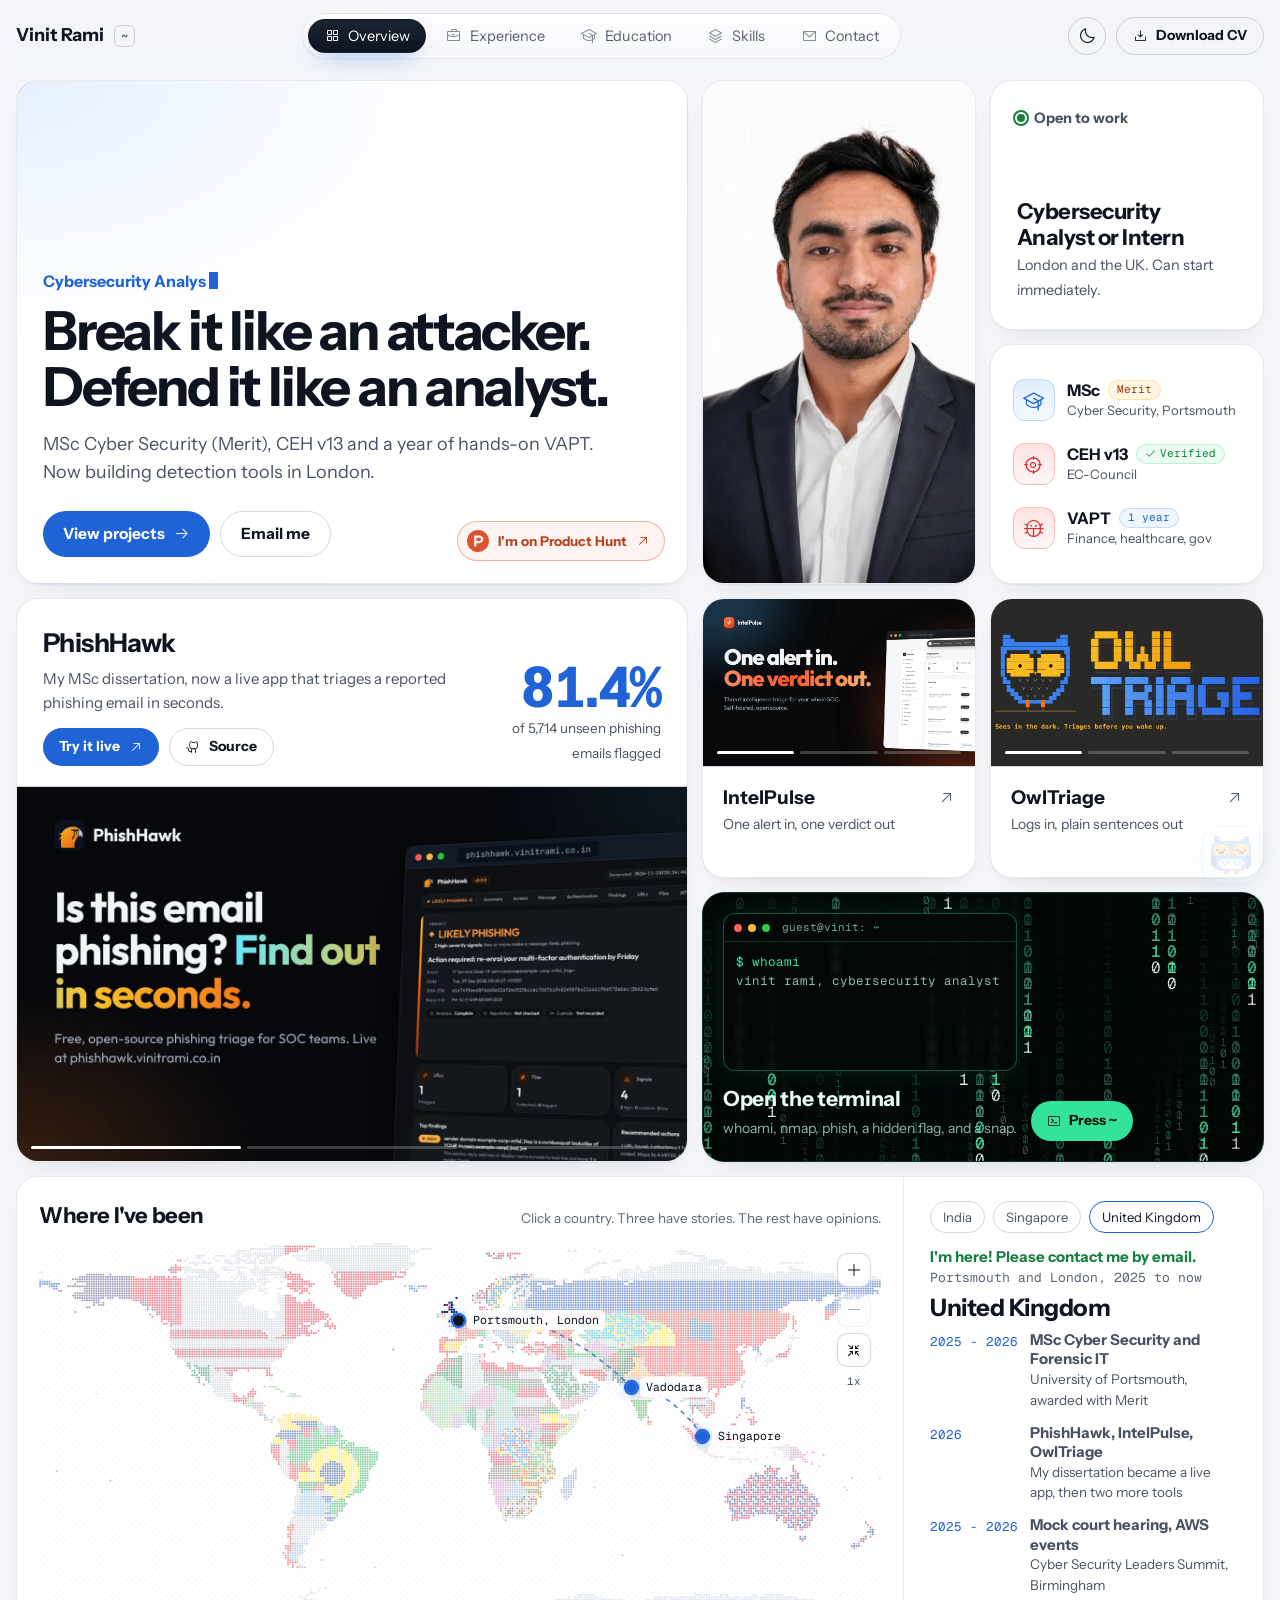
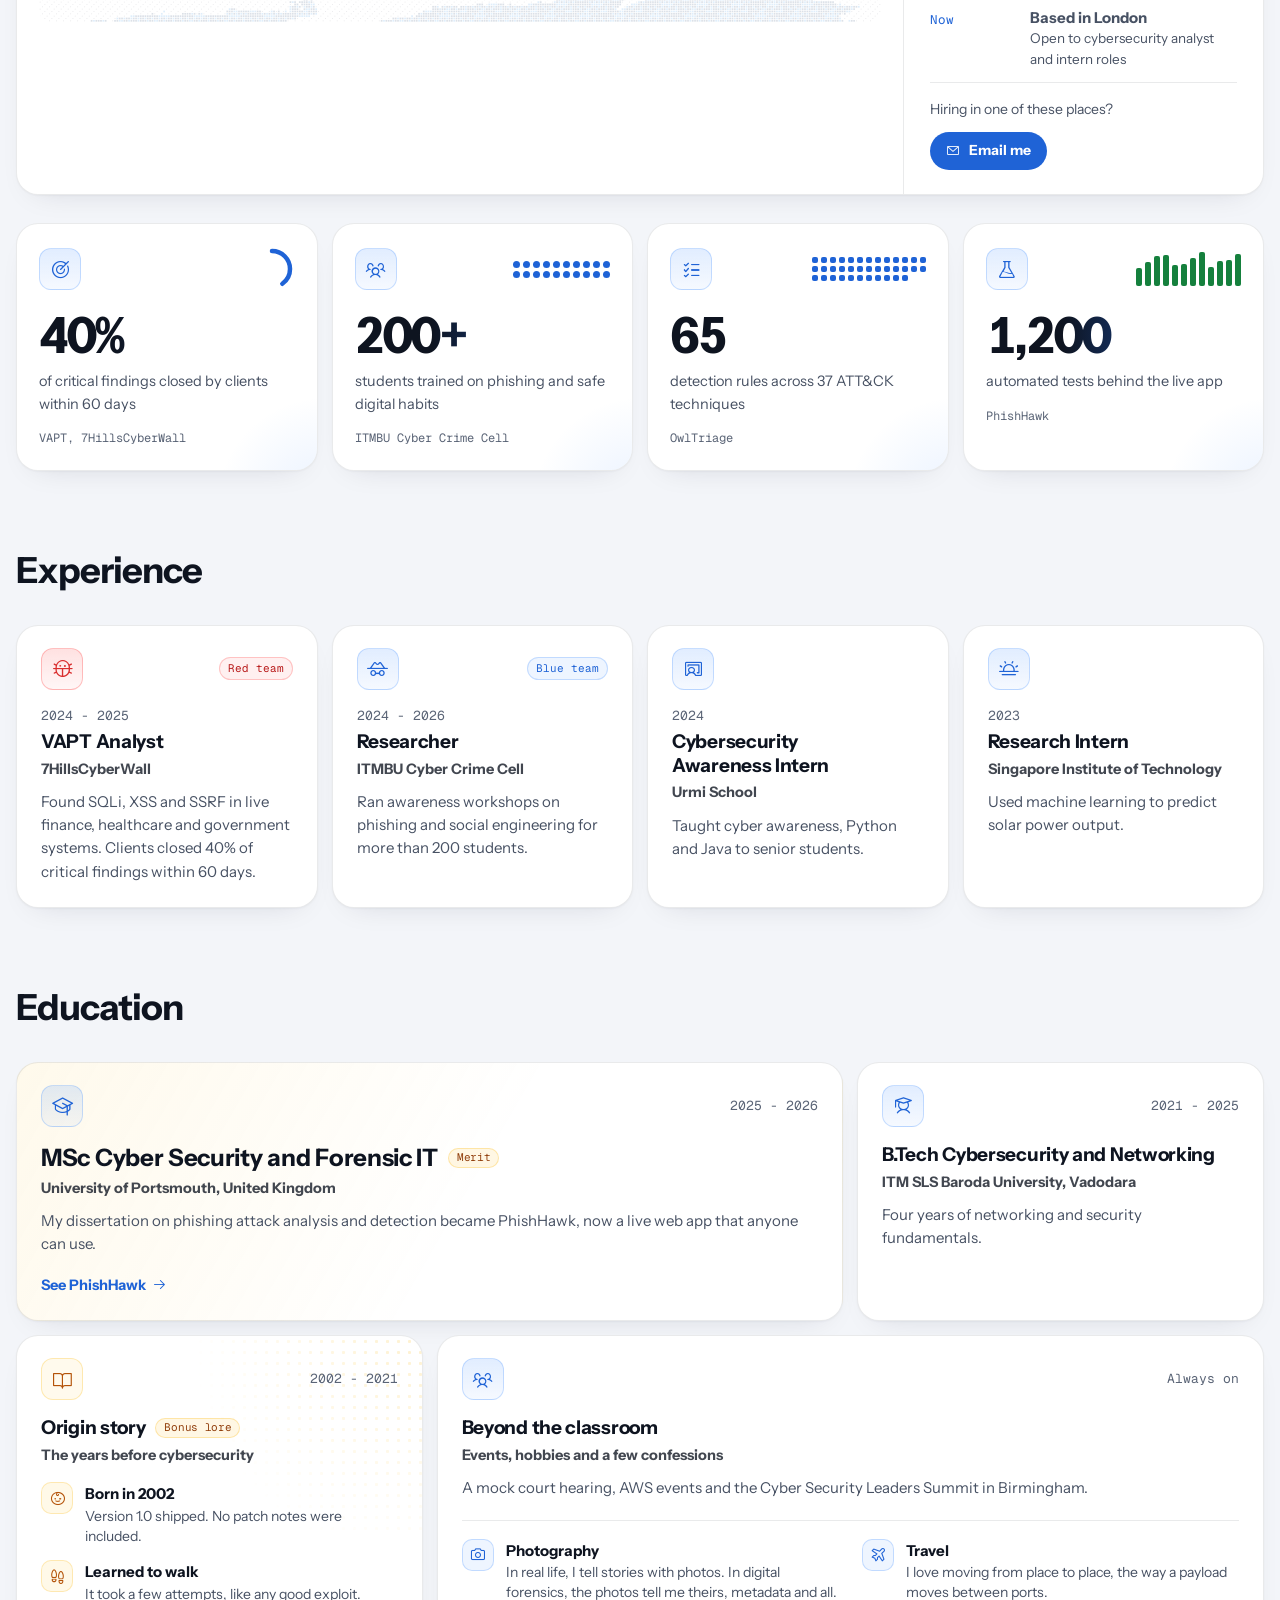
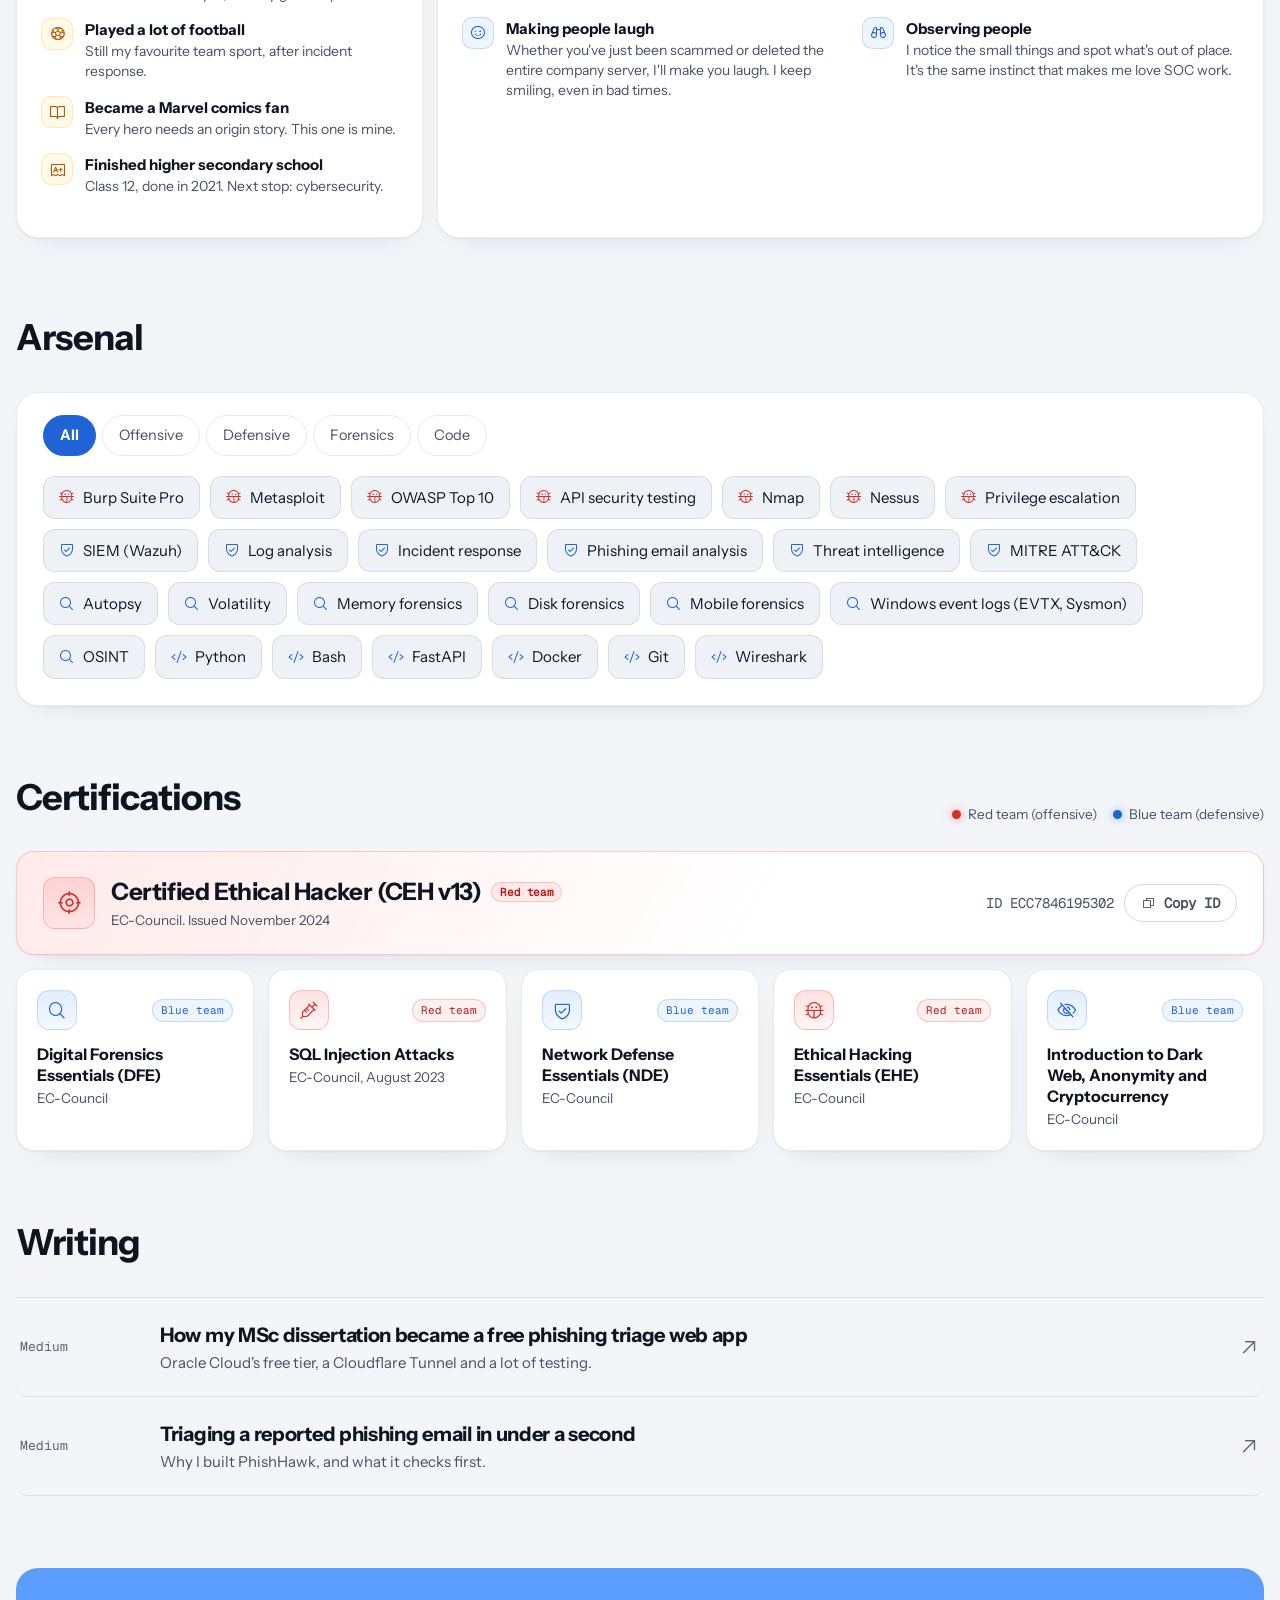
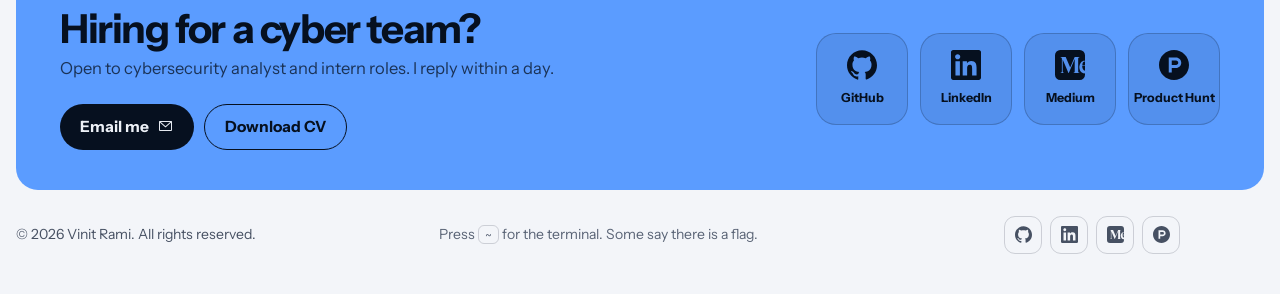
==== commit 0938e4c3: "Fix code-review findings: phone navigation, modified clicks, shortcuts - Phones get the section link" ====
--- a/index.html
+++ b/index.html
@@ -84,7 +84,7 @@
   <main id="main">
   <div class="grid" id="home">
     <div class="tile pad intro" id="about">
-      <p class="typed"><span class="sr-only">Cybersecurity Analyst</span><span id="typed" aria-hidden="true">Cybersecurity Analyst</span><span class="caret" aria-hidden="true"></span></p>
+      <div class="typed"><span class="sr-only">Cybersecurity Analyst</span><span id="typed" aria-hidden="true">Cybersecurity Analyst</span><span class="caret" aria-hidden="true"></span></div>
       <h1>Break it like an attacker. Defend it like an analyst.</h1>
       <p>MSc Cyber Security (Merit), CEH v13 and a year of hands-on VAPT. Now building detection tools in London.</p>
       <div class="ctas"><a class="btn pri" href="#projects">View projects <i class="ph ph-arrow-right" aria-hidden="true"></i></a><a class="btn sec" data-open="email" href="#contact">Email me</a></div>
--- a/assets/site.css
+++ b/assets/site.css
@@ -483,7 +483,12 @@
 }
 @media (max-width: 1000px) { .dock a i { display: none; } .dock a { padding: 0 11px; } }
 @media (max-width: 768px) {
-  .dock { display: none; }
+  /* phones: the dock becomes a swipeable row of section links under the name */
+  nav { flex-wrap: wrap; height: auto; padding-block: 12px 8px; row-gap: 8px; }
+  .dock { order: 3; width: 100%; height: auto; overflow-x: auto; scrollbar-width: none; padding: 4px; }
+  .dock::-webkit-scrollbar { display: none; }
+  .dock a { height: 32px; padding: 0 13px; font-size: 13.5px; }
+  html { scroll-padding-top: 124px; }
   .grid { grid-template-columns: 1fr 1fr; gap: 12px; }
   .intro { grid-column: 1 / 3; grid-row: auto; min-height: 0; padding: 24px; }
   .intro h1 { font-size: 38px; letter-spacing: -1.4px; }
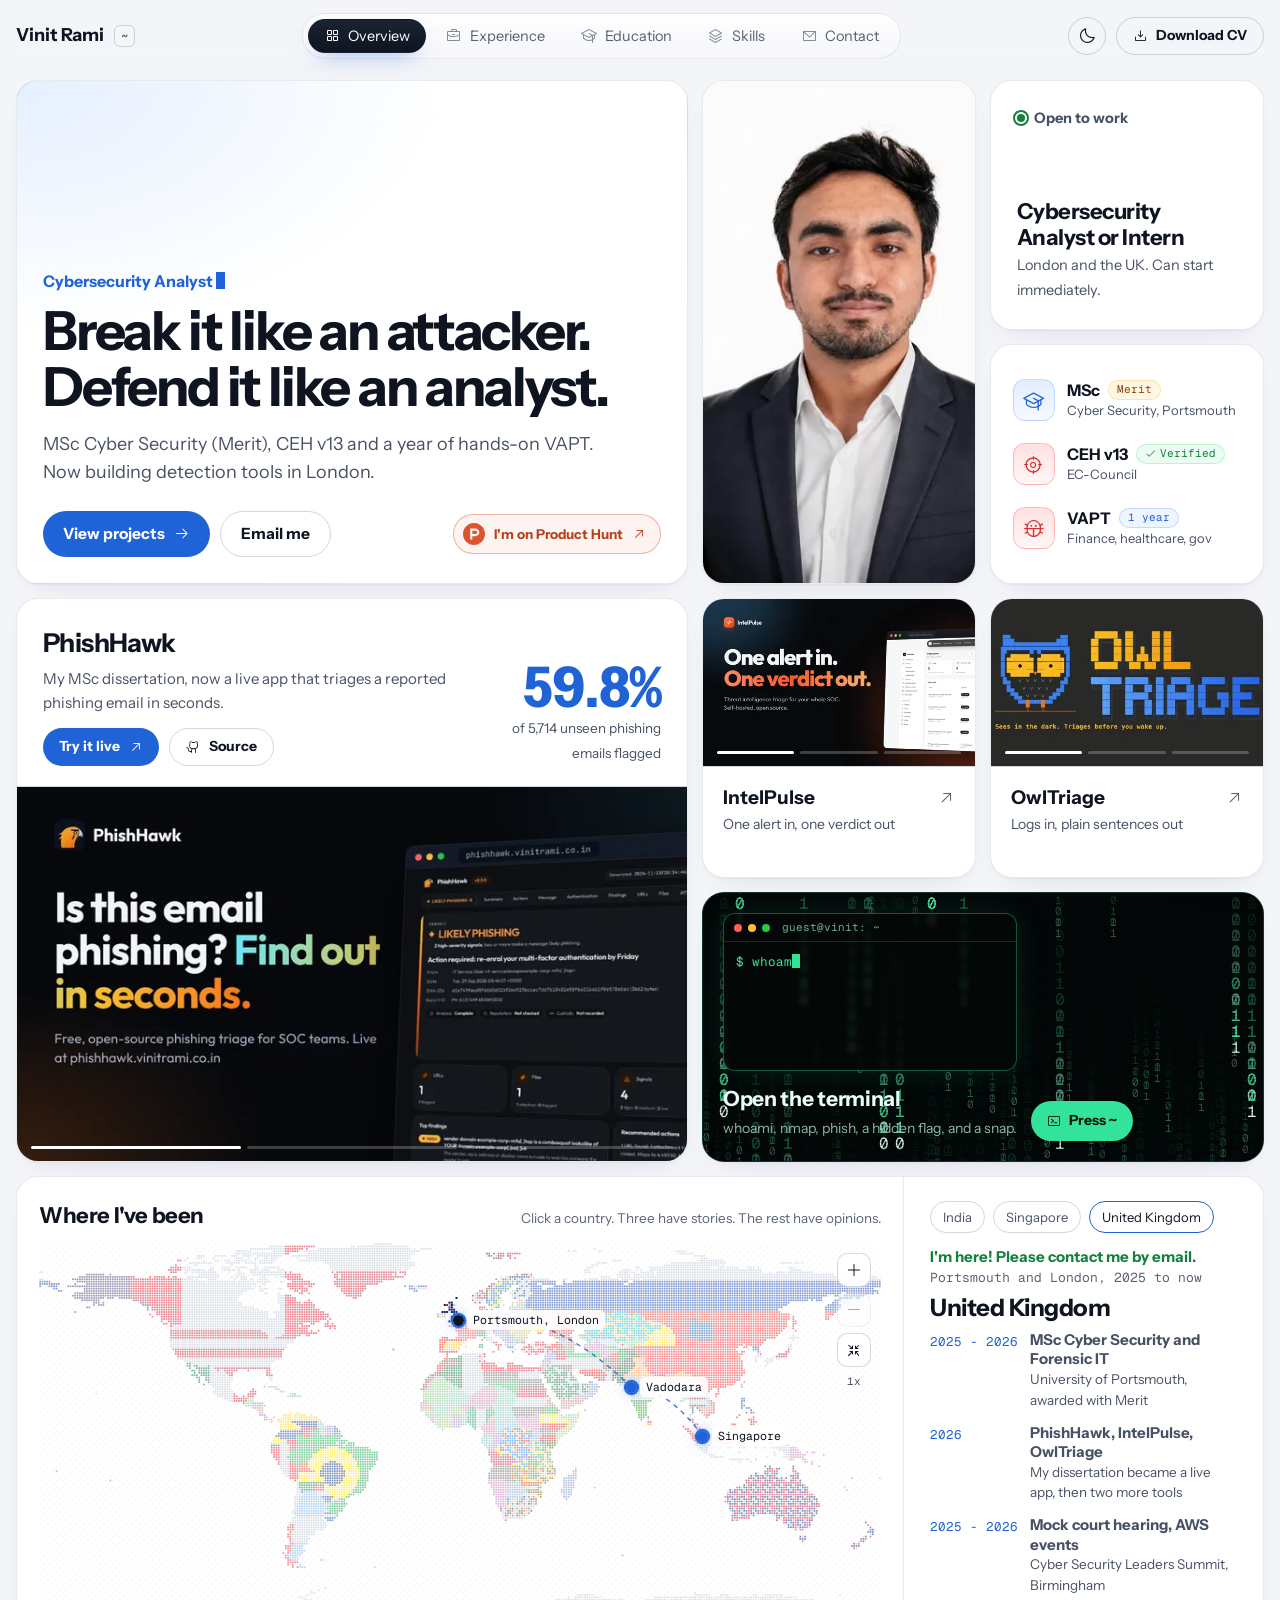
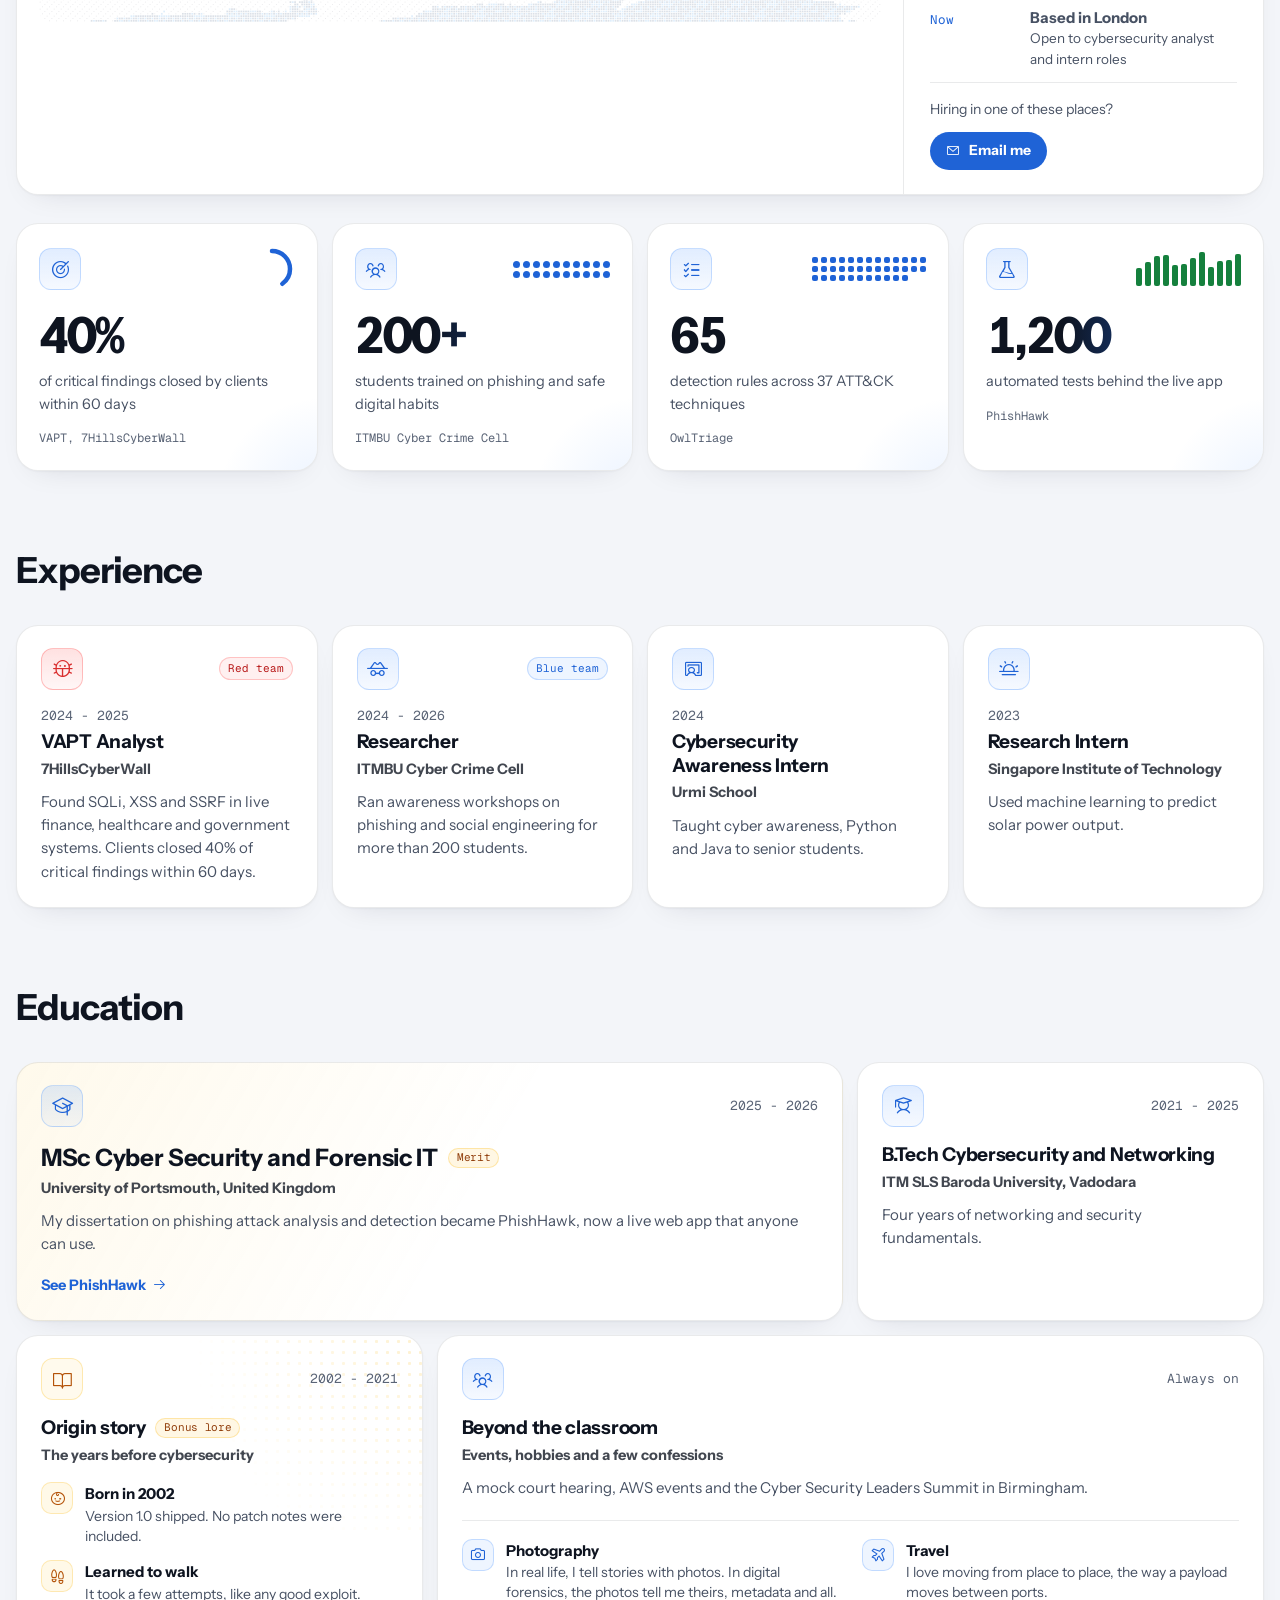
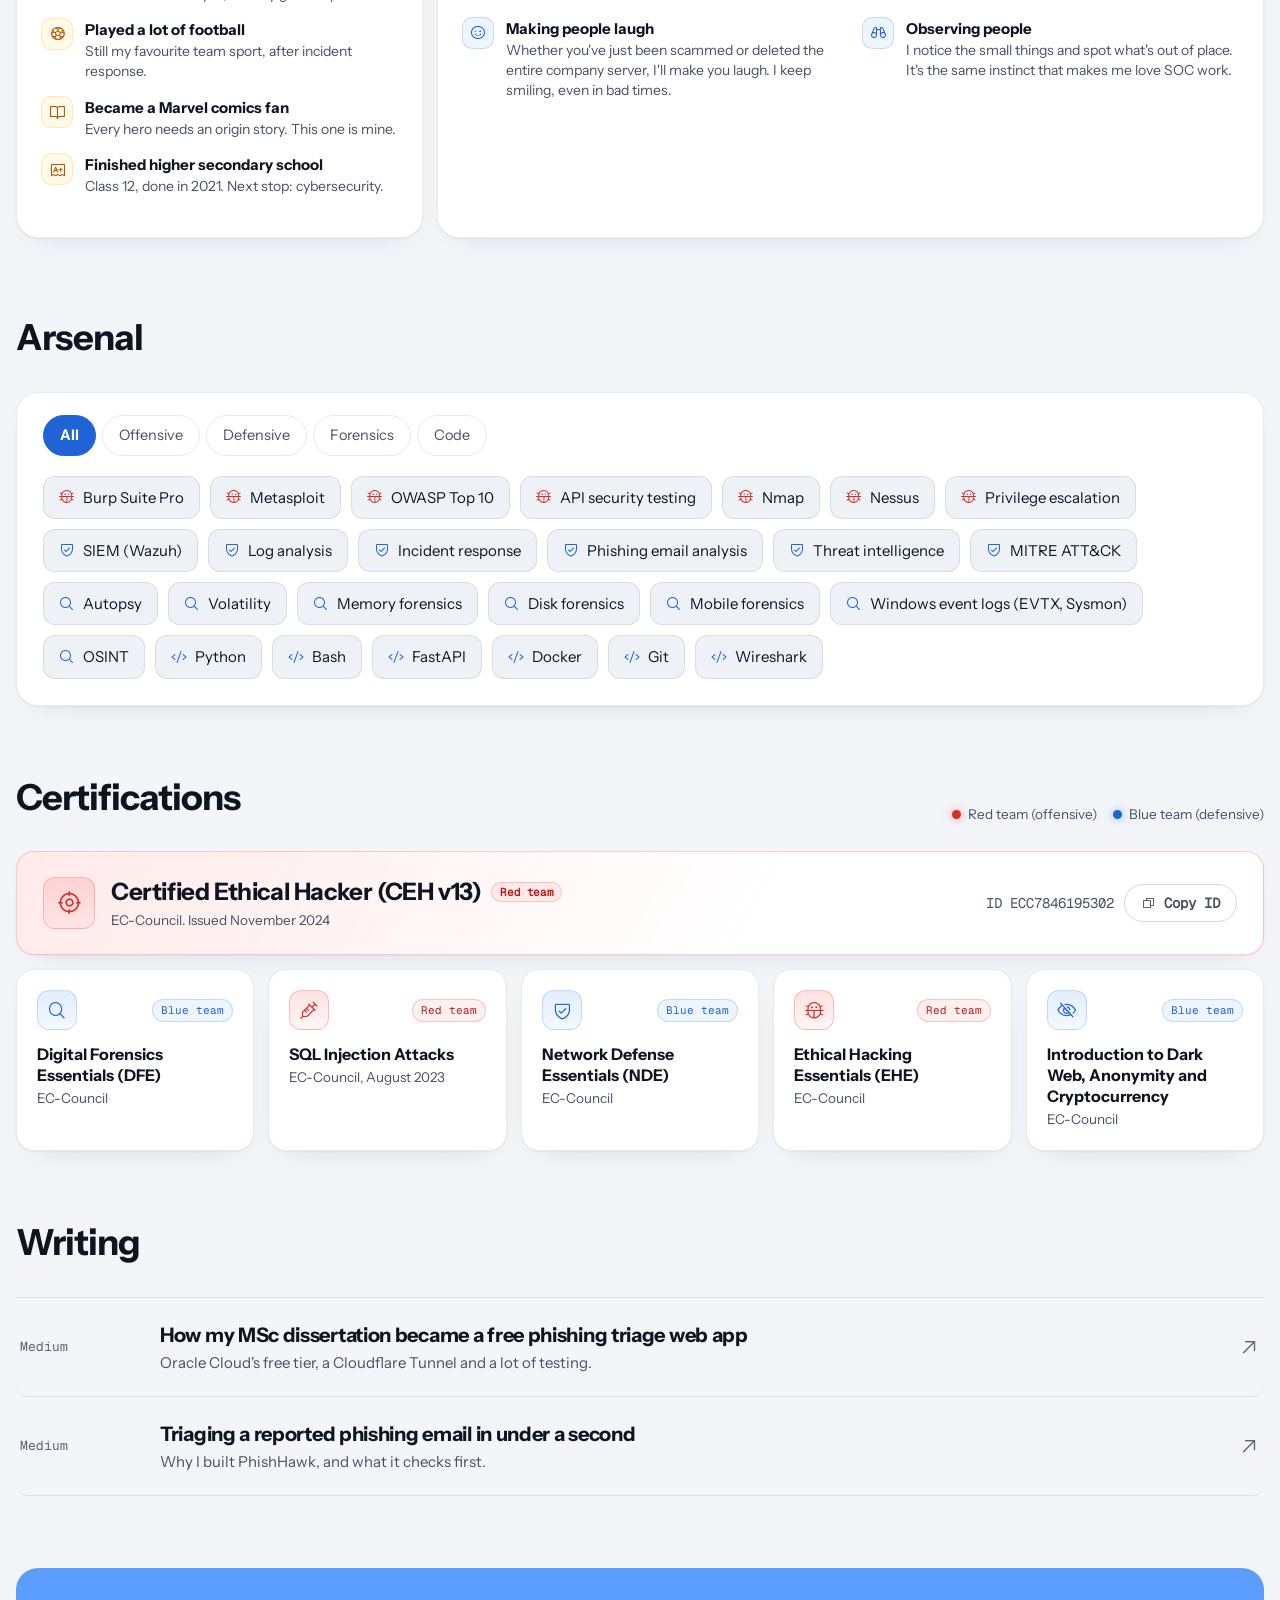
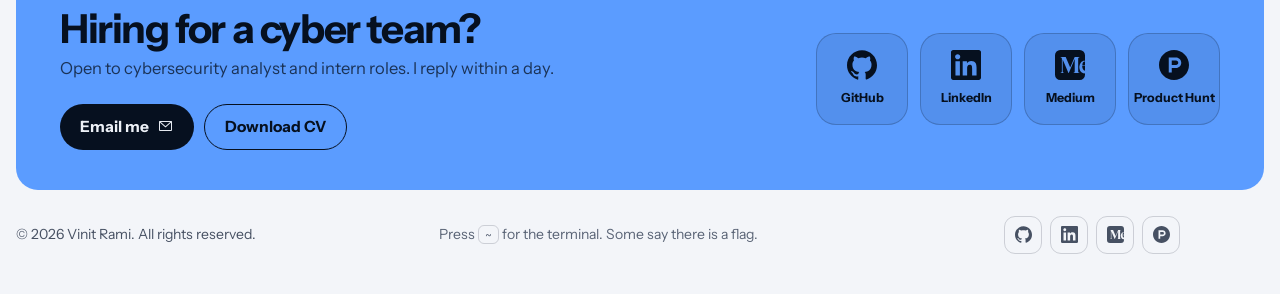
==== commit 7bf5f476: "Align the Product Hunt badge, serve smaller images, tighten SEO - The Product Hunt badge now sits in" ====
--- a/index.html
+++ b/index.html
@@ -6,7 +6,7 @@
 <meta http-equiv="Content-Security-Policy" content="default-src 'none'; script-src 'self'; style-src 'self'; img-src 'self'; font-src 'self'; connect-src 'self'; manifest-src 'self'; base-uri 'none'; form-action 'none'; object-src 'none'; upgrade-insecure-requests">
 <meta name="referrer" content="strict-origin-when-cross-origin">
 <title>Vinit Rami · Cybersecurity Analyst</title>
-<meta name="description" content="Vinit Rami, CEH v13 cybersecurity analyst with an MSc in Cyber Security and Forensic IT (Merit) from the University of Portsmouth. Built PhishHawk, IntelPulse and OwlTriage. Open to analyst and intern roles in London and across the UK.">
+<meta name="description" content="Vinit Rami, CEH v13 cybersecurity analyst with an MSc (Merit) from Portsmouth. Built PhishHawk, IntelPulse and OwlTriage. Open to analyst roles in the UK.">
 <meta name="author" content="Vinit Rami">
 <meta name="color-scheme" content="dark light">
 <meta name="theme-color" media="(prefers-color-scheme: light)" content="#F3F5F9">
@@ -87,11 +87,10 @@
       <div class="typed"><span class="sr-only">Cybersecurity Analyst</span><span id="typed" aria-hidden="true">Cybersecurity Analyst</span><span class="caret" aria-hidden="true"></span></div>
       <h1>Break it like an attacker. Defend it like an analyst.</h1>
       <p>MSc Cyber Security (Merit), CEH v13 and a year of hands-on VAPT. Now building detection tools in London.</p>
-      <div class="ctas"><a class="btn pri" href="#projects">View projects <i class="ph ph-arrow-right" aria-hidden="true"></i></a><a class="btn sec" data-open="email" href="#contact">Email me</a></div>
-      <a class="ph-badge" href="https://www.producthunt.com/@vinit_rami" target="_blank" rel="noopener noreferrer"><svg viewBox="0 0 24 24" aria-hidden="true"><path d="M13.604 8.4h-3.405V12h3.405c.995 0 1.801-.806 1.801-1.801 0-.993-.805-1.799-1.801-1.799zM12 0C5.372 0 0 5.372 0 12s5.372 12 12 12 12-5.372 12-12S18.628 0 12 0zm1.604 14.4h-3.405V18H7.801V6h5.804c2.319 0 4.2 1.88 4.2 4.199 0 2.321-1.881 4.201-4.201 4.201z"/></svg><span>I'm on Product Hunt</span><i class="ph ph-arrow-up-right" aria-hidden="true"></i></a>
-    </div>
-
-    <div class="tile photo"><img src="assets/img/profile.webp" alt="Vinit Rami" width="800" height="1011" fetchpriority="high"></div>
+      <div class="ctas intro-ctas"><a class="btn pri" href="#projects">View projects <i class="ph ph-arrow-right" aria-hidden="true"></i></a><a class="btn sec" data-open="email" href="#contact">Email me</a><a class="ph-badge" href="https://www.producthunt.com/@vinit_rami" target="_blank" rel="noopener noreferrer"><svg viewBox="0 0 24 24" aria-hidden="true"><path d="M13.604 8.4h-3.405V12h3.405c.995 0 1.801-.806 1.801-1.801 0-.993-.805-1.799-1.801-1.799zM12 0C5.372 0 0 5.372 0 12s5.372 12 12 12 12-5.372 12-12S18.628 0 12 0zm1.604 14.4h-3.405V18H7.801V6h5.804c2.319 0 4.2 1.88 4.2 4.199 0 2.321-1.881 4.201-4.201 4.201z"/></svg><span>I'm on Product Hunt</span><i class="ph ph-arrow-up-right" aria-hidden="true"></i></a></div>
+    </div>
+
+    <div class="tile photo"><img src="assets/img/profile.webp" srcset="assets/img/profile-400.webp 400w, assets/img/profile.webp 800w" sizes="(max-width: 768px) 50vw, (max-width: 1100px) 34vw, 330px" alt="Vinit Rami" width="800" height="1011" fetchpriority="high"></div>
 
     <div class="tile pad status">
       <span class="live"><i></i>Open to work</span>
@@ -115,18 +114,18 @@
         <div class="stat"><div class="num" id="count" data-to="81.4">81.4%</div><span>of 5,714 unseen phishing<br>emails flagged</span></div>
       </div>
       <div class="carousel" aria-hidden="true">
-        <img src="assets/img/ph-1.webp" alt="" width="1600" height="800" class="on pos-l">
-        <img loading="lazy" decoding="async" src="assets/img/ph-2.webp" alt="" width="1600" height="800" class="pos-l">
-        <img loading="lazy" decoding="async" src="assets/img/ph-3.webp" alt="" width="1600" height="800" class="pos-l">
+        <img src="assets/img/ph-1.webp" srcset="assets/img/ph-1-800.webp 800w, assets/img/ph-1.webp 1600w" sizes="(max-width: 1100px) 100vw, 660px" alt="" width="1600" height="800" class="on pos-l">
+        <img loading="lazy" decoding="async" src="assets/img/ph-2.webp" srcset="assets/img/ph-2-800.webp 800w, assets/img/ph-2.webp 1600w" sizes="(max-width: 1100px) 100vw, 660px" alt="" width="1600" height="800" class="pos-l">
+        <img loading="lazy" decoding="async" src="assets/img/ph-3.webp" srcset="assets/img/ph-3-800.webp 800w, assets/img/ph-3.webp 1600w" sizes="(max-width: 1100px) 100vw, 660px" alt="" width="1600" height="800" class="pos-l">
         <div class="bars"></div>
       </div>
     </article>
 
     <a class="tile tool small ip" href="https://github.com/vinitrami-Soc/intelpulse" target="_blank" rel="noopener noreferrer">
       <div class="carousel" aria-hidden="true">
-        <img loading="lazy" decoding="async" src="assets/img/ip-1-social.webp" alt="" width="1280" height="640" class="on pos-l">
-        <img loading="lazy" decoding="async" src="assets/img/ip-2-hero.webp" alt="" width="1100" height="700" class="pos-ip2">
-        <img loading="lazy" decoding="async" src="assets/img/ip-3-graph.webp" alt="" width="1200" height="783" class="pos-ip3">
+        <img loading="lazy" decoding="async" src="assets/img/ip-1-social.webp" srcset="assets/img/ip-1-social-640.webp 640w, assets/img/ip-1-social.webp 1280w" sizes="(max-width: 768px) 100vw, (max-width: 1100px) 34vw, 330px" alt="" width="1280" height="640" class="on pos-l">
+        <img loading="lazy" decoding="async" src="assets/img/ip-2-hero.webp" srcset="assets/img/ip-2-hero-560.webp 560w, assets/img/ip-2-hero.webp 1100w" sizes="(max-width: 768px) 100vw, (max-width: 1100px) 34vw, 330px" alt="" width="1100" height="700" class="pos-ip2">
+        <img loading="lazy" decoding="async" src="assets/img/ip-3-graph.webp" srcset="assets/img/ip-3-graph-600.webp 600w, assets/img/ip-3-graph.webp 1200w" sizes="(max-width: 768px) 100vw, (max-width: 1100px) 34vw, 330px" alt="" width="1200" height="783" class="pos-ip3">
         <div class="bars"></div>
       </div>
       <div class="tool-head"><h2 translate="no">IntelPulse <i class="ph ph-arrow-up-right" aria-hidden="true"></i></h2><p>One alert in, one verdict out</p></div>
@@ -134,15 +133,15 @@
 
     <a class="tile tool small ow" href="https://github.com/vinitrami-Soc/owltriage" target="_blank" rel="noopener noreferrer">
       <div class="carousel" aria-hidden="true">
-        <picture><source media="(prefers-reduced-motion: reduce)" srcset="assets/img/ow-1-perch-still.webp"><img loading="lazy" decoding="async" src="assets/img/ow-1-perch.webp" alt="" width="880" height="533" class="on pos-l"></picture>
-        <picture><source media="(prefers-reduced-motion: reduce)" srcset="assets/img/ow-2-hunt-still.webp"><img loading="lazy" decoding="async" src="assets/img/ow-2-hunt.webp" alt="" width="960" height="582" class="pos-c"></picture>
-        <img loading="lazy" decoding="async" src="assets/img/ow-1-summary.webp" alt="" width="1200" height="510" class="pos-tl">
+        <picture><source media="(prefers-reduced-motion: reduce)" srcset="assets/img/ow-1-perch-still.webp"><img loading="lazy" decoding="async" src="assets/img/ow-1-perch.webp" srcset="assets/img/ow-1-perch-440.webp 440w, assets/img/ow-1-perch.webp 880w" sizes="(max-width: 768px) 100vw, (max-width: 1100px) 34vw, 330px" alt="" width="880" height="533" class="on pos-l"></picture>
+        <picture><source media="(prefers-reduced-motion: reduce)" srcset="assets/img/ow-2-hunt-still.webp"><img loading="lazy" decoding="async" src="assets/img/ow-2-hunt.webp" srcset="assets/img/ow-2-hunt-480.webp 480w, assets/img/ow-2-hunt.webp 960w" sizes="(max-width: 768px) 100vw, (max-width: 1100px) 34vw, 330px" alt="" width="960" height="582" class="pos-c"></picture>
+        <img loading="lazy" decoding="async" src="assets/img/ow-1-summary.webp" srcset="assets/img/ow-1-summary-600.webp 600w, assets/img/ow-1-summary.webp 1200w" sizes="(max-width: 768px) 100vw, (max-width: 1100px) 34vw, 330px" alt="" width="1200" height="510" class="pos-tl">
         <div class="bars"></div>
       </div>
       <div class="tool-head"><h2 translate="no">OwlTriage <i class="ph ph-arrow-up-right" aria-hidden="true"></i></h2><p>Logs in, plain sentences out</p></div>
     </a>
 
-    <button class="tile term-tile" id="termTile" type="button" aria-label="Open the interactive terminal">
+    <button class="tile term-tile" id="termTile" type="button">
       <canvas id="rain" aria-hidden="true"></canvas>
       <span class="crt" aria-hidden="true"></span>
       <span class="inner">
--- a/assets/site.css
+++ b/assets/site.css
@@ -267,7 +267,9 @@
 .viz.dim i { opacity: .12; transform: scale(.6); }
 
 /* Product Hunt badge in the intro tile */
-.ph-badge { position: absolute; z-index: 6; right: 22px; bottom: 22px; display: inline-flex; gap: 9px; align-items: center; padding: 8px 14px 8px 9px; border-radius: 999px;
+.intro-ctas { align-items: center; row-gap: 12px; }
+/* the badge sits in the button row: right-aligned when it fits, on its own line (still right) when it does not */
+.ph-badge { margin-left: auto; display: inline-flex; gap: 9px; align-items: center; padding: 8px 14px 8px 9px; border-radius: 999px;
   border: 1px solid rgb(218 85 47 / .45); background: rgb(218 85 47 / .1); color: var(--ph-ink); font-size: 13.5px; font-weight: 700; transition: transform .2s, background .2s; }
 .ph-badge:hover { transform: translateY(-2px); background: rgb(218 85 47 / .18); }
 .ph-badge svg { width: 22px; height: 22px; fill: #DA552F; }
@@ -524,7 +526,7 @@
   .zoom { right: 8px; top: 8px; gap: 5px; }
   .zoom button { width: 30px; height: 30px; font-size: 14px; border-radius: 9px; }
   .zoom .zl { display: none; }
-  .ph-badge { position: static; margin-top: 16px; align-self: flex-start; }
+  .ph-badge { margin-left: 0; }
   .xp, .edu { grid-template-columns: 1fr; gap: 12px; }
   .edu > .xt { grid-column: auto; grid-row: auto; }
   .xt { padding: 20px; }
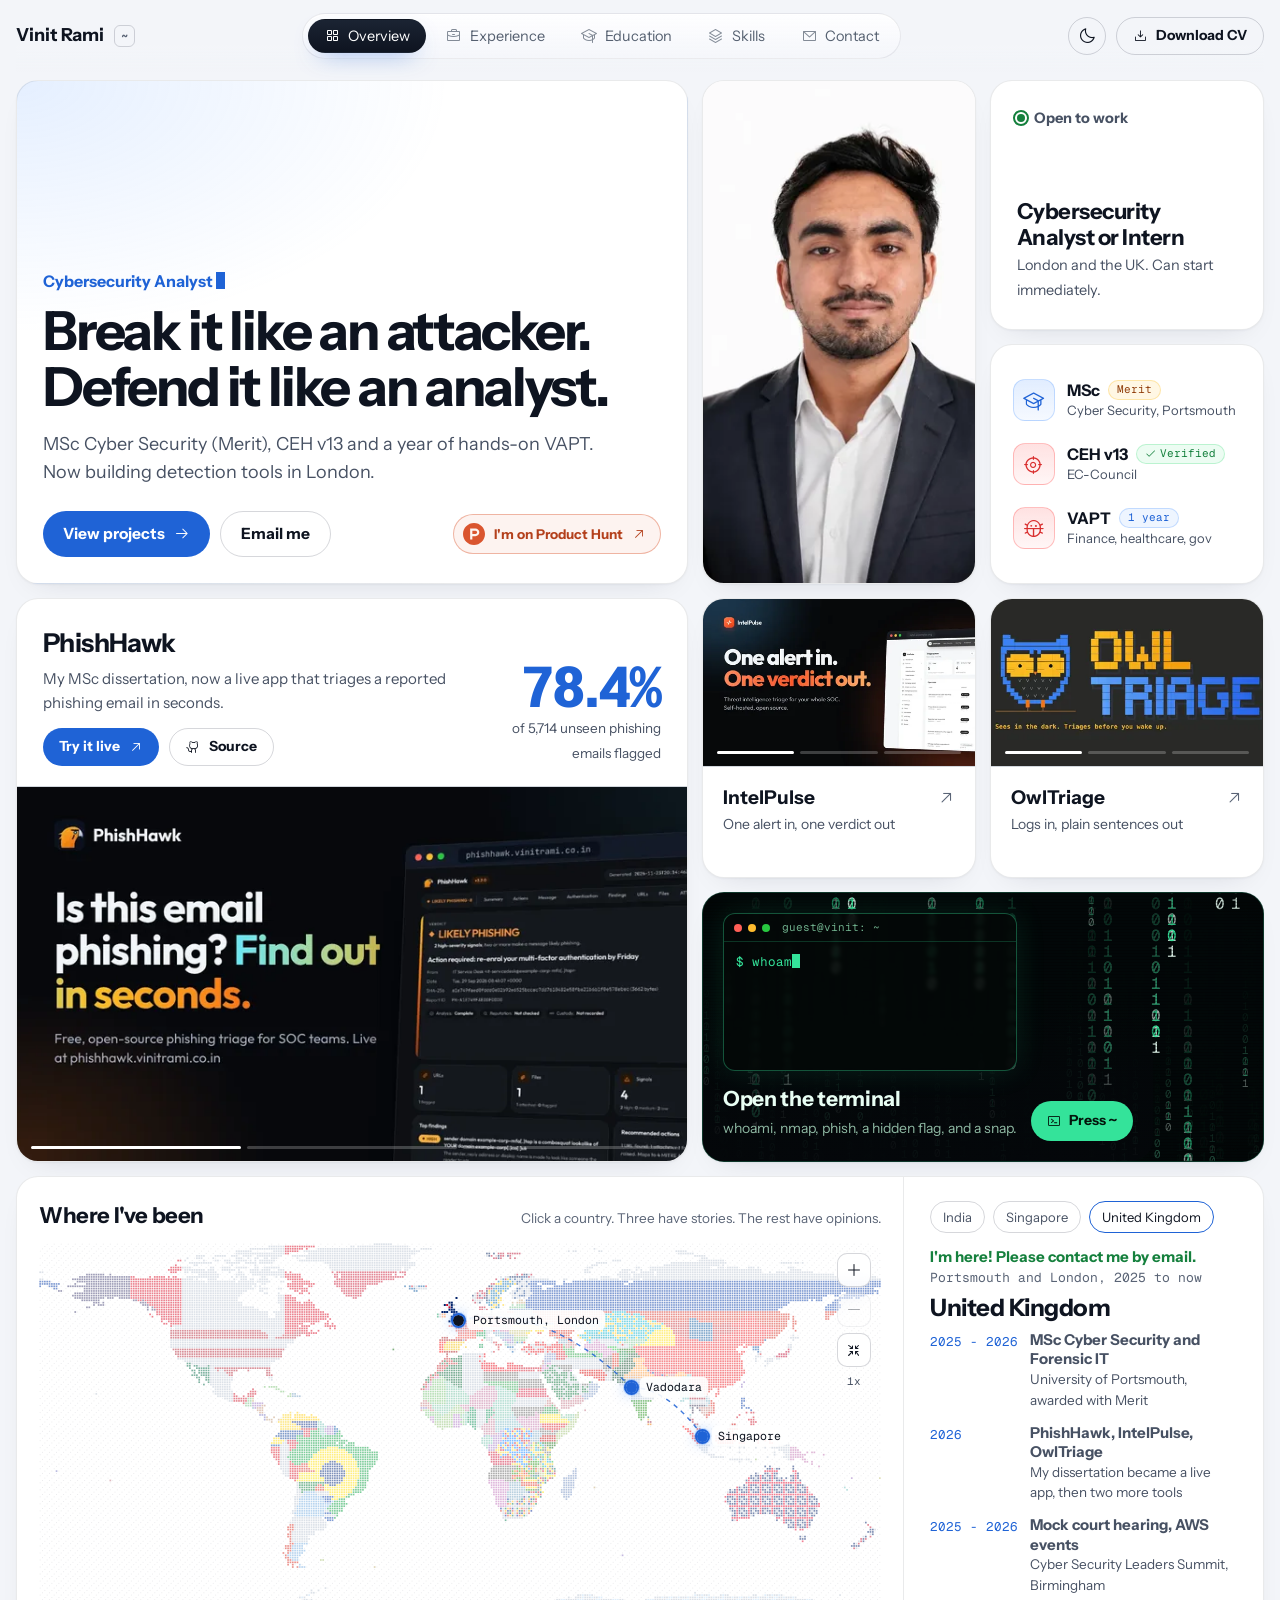
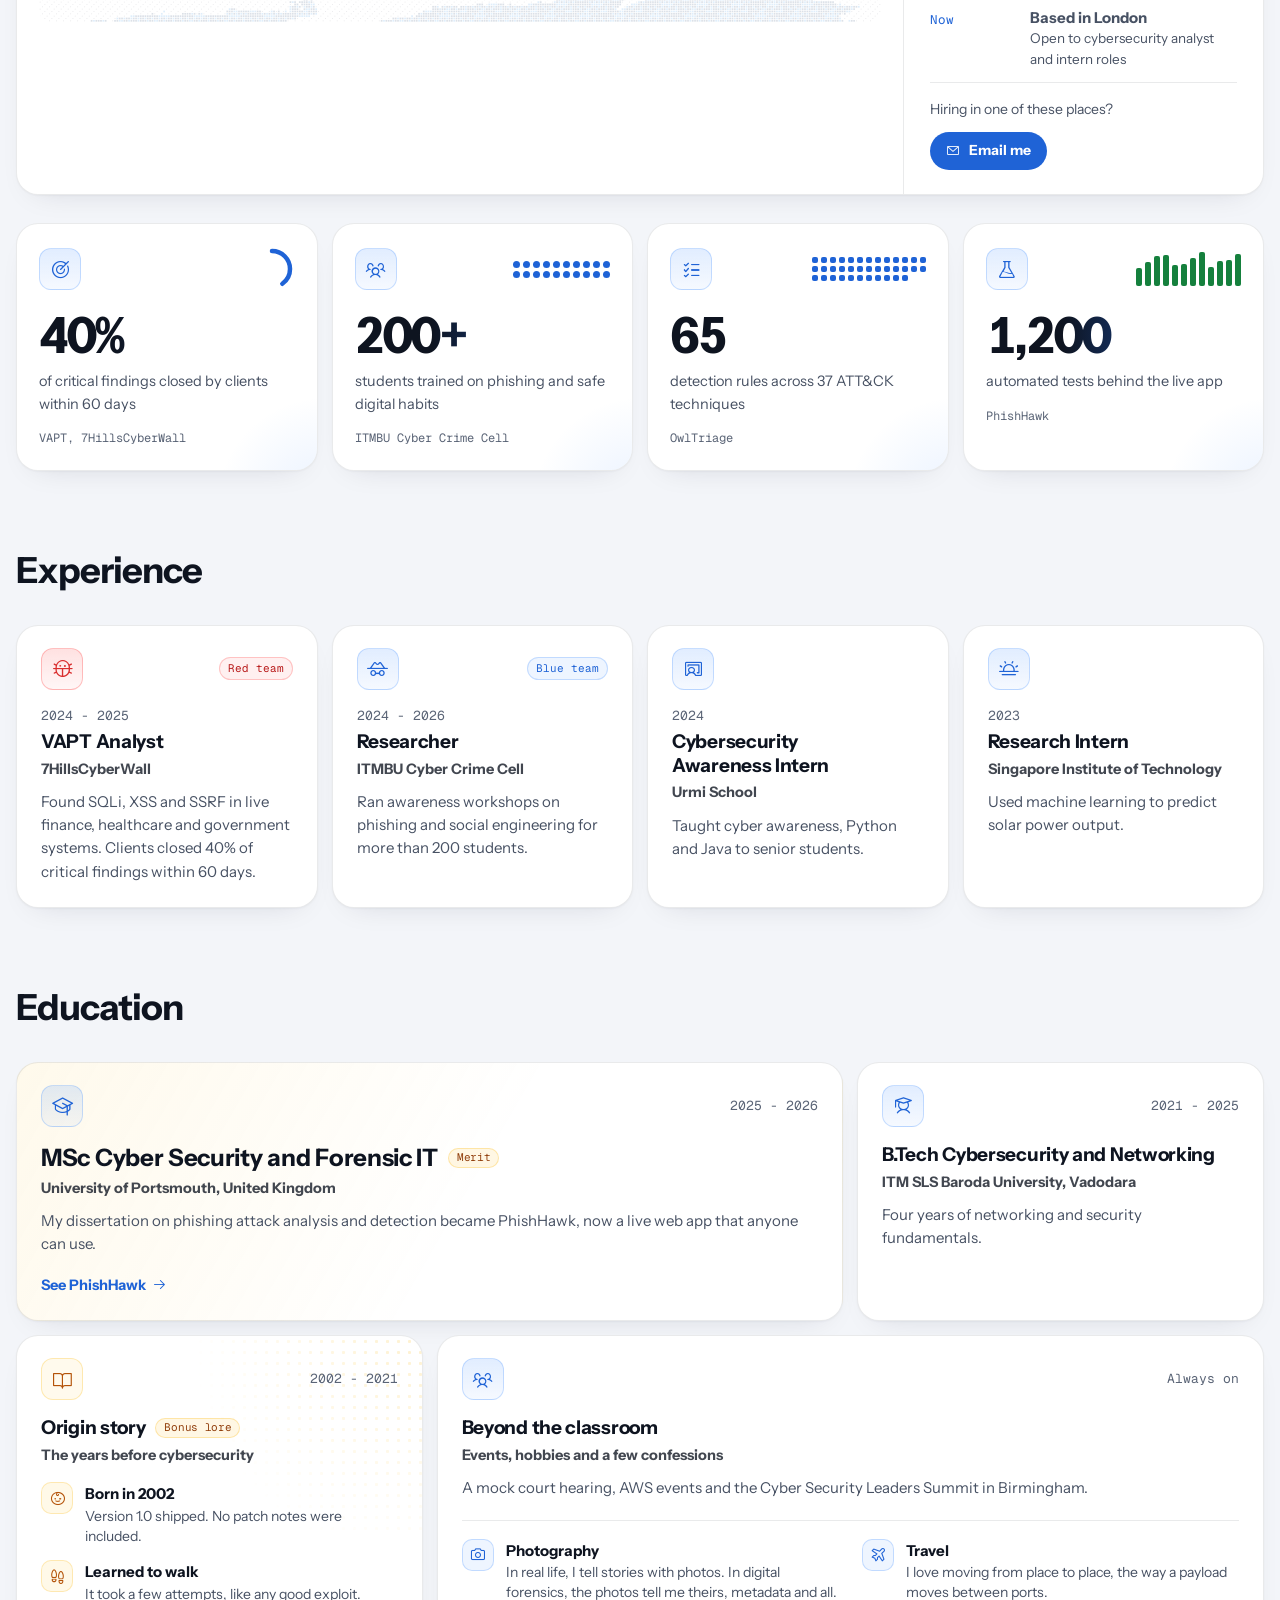
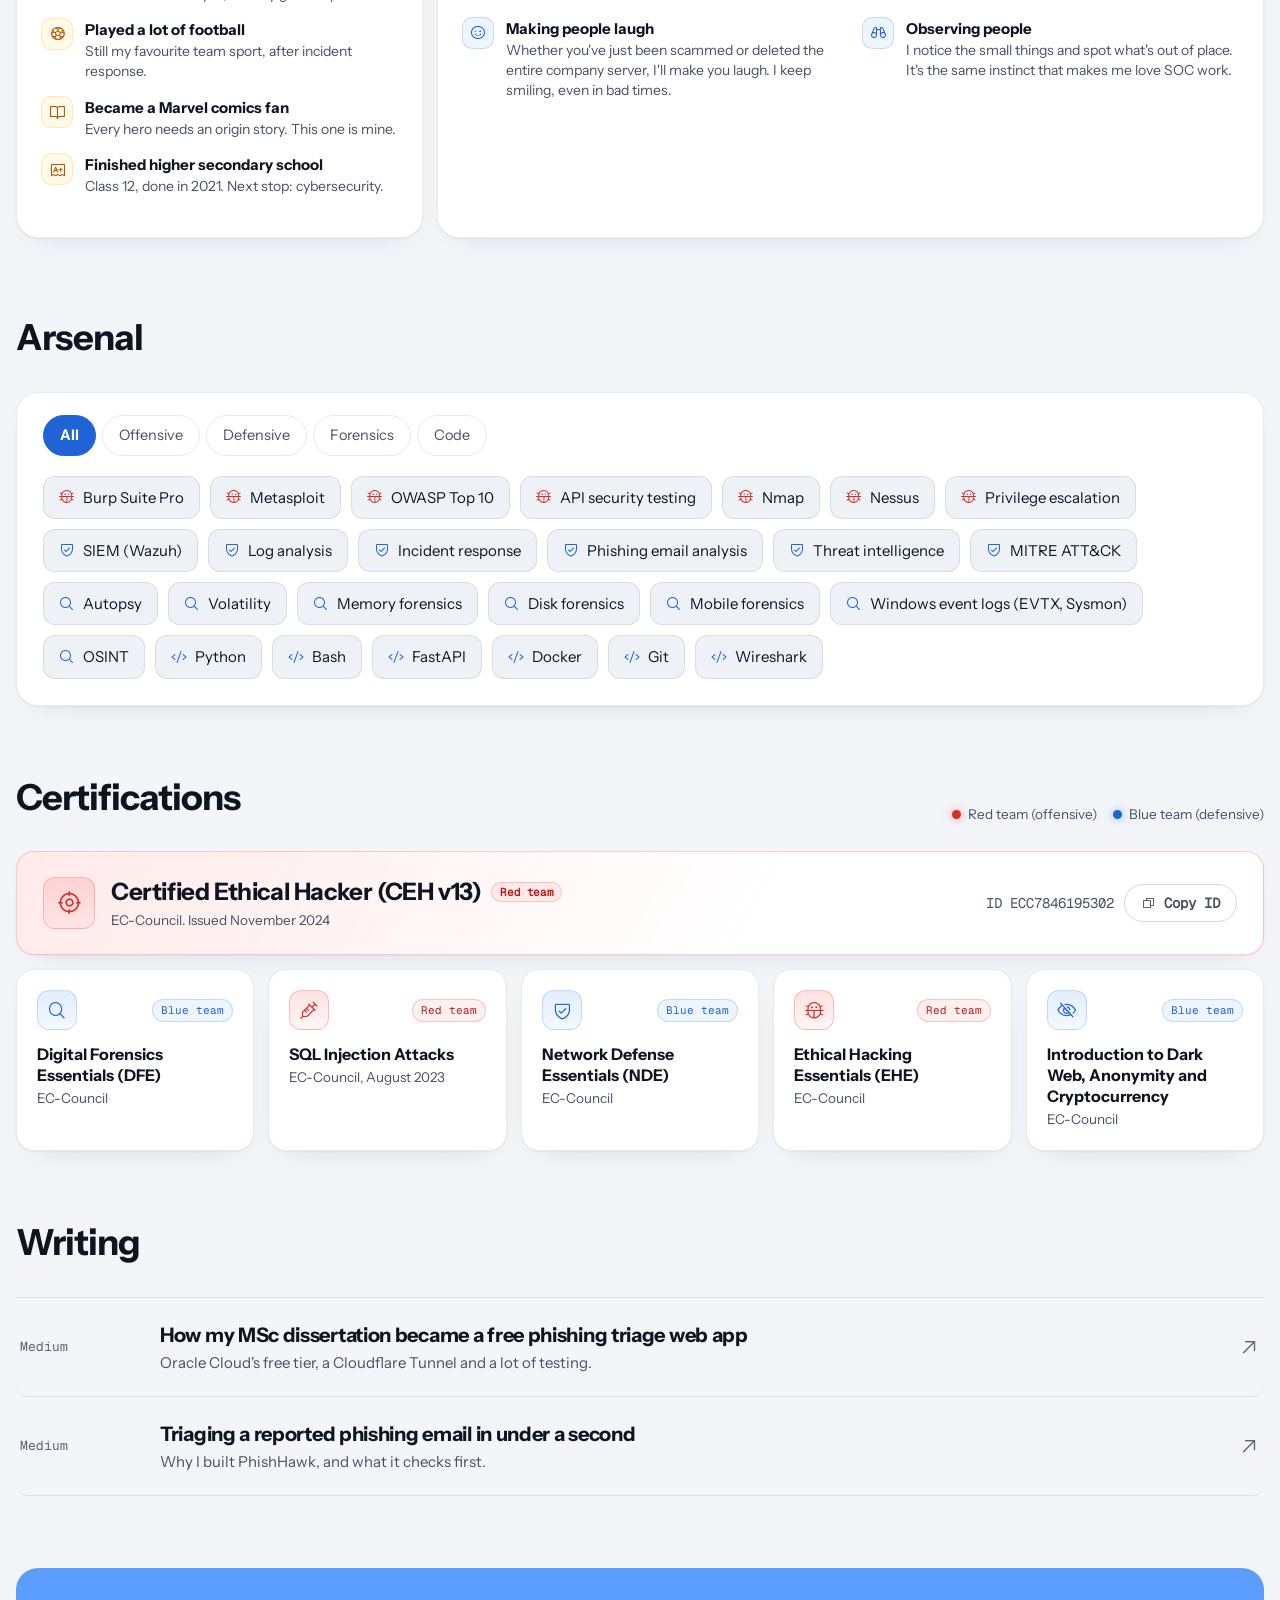
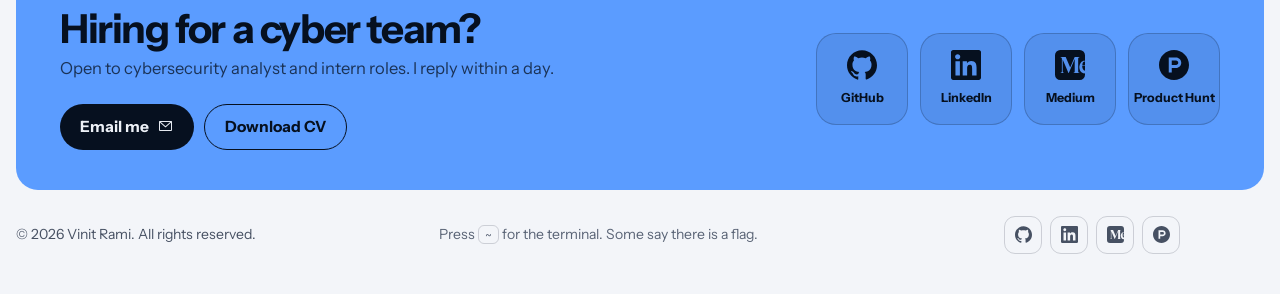
==== commit 2de303f1: "Tidy the mobile pill row and the terminal on phones - All five section pills share the row evenly fr" ====
--- a/index.html
+++ b/index.html
@@ -77,7 +77,7 @@
     <div class="dock" id="dock"><a class="on" href="#home" data-sec="home"><i class="ph ph-squares-four" aria-hidden="true"></i>Overview</a><a href="#experience" data-sec="experience"><i class="ph ph-briefcase" aria-hidden="true"></i>Experience</a><a href="#education" data-sec="education"><i class="ph ph-graduation-cap" aria-hidden="true"></i>Education</a><a href="#skills" data-sec="skills"><i class="ph ph-stack" aria-hidden="true"></i>Skills</a><a href="#contact" data-sec="contact"><i class="ph ph-envelope-simple" aria-hidden="true"></i>Contact</a></div>
     <div class="nav-act">
       <button class="theme-btn" id="themeBtn" type="button" aria-label="Switch to light theme" aria-pressed="false" title="Switch theme"><i class="ph ph-sun" aria-hidden="true"></i></button>
-      <a class="btn sec sm" data-open="cv" href="assets/Vinit_Rami_CV.pdf" download><i class="ph ph-download-simple" aria-hidden="true"></i>Download CV</a>
+      <a class="btn sec sm" data-open="cv" href="assets/Vinit_Rami_CV.pdf" download aria-label="Download CV"><i class="ph ph-download-simple" aria-hidden="true"></i><span><span class="cv-word">Download </span>CV</span></a>
     </div>
   </nav>
 
@@ -150,7 +150,7 @@
           <span class="screen" id="mini" translate="no"></span>
         </span>
         <span class="label"><b>Open the terminal</b><span>whoami, nmap, phish, a hidden flag, and a snap.</span></span>
-        <span class="go"><i class="ph ph-terminal-window" aria-hidden="true"></i>Press ~</span>
+        <span class="go"><i class="ph ph-terminal-window" aria-hidden="true"></i><span class="on-key">Press ~</span><span class="on-touch">Tap to open</span></span>
       </span>
     </button>
 
@@ -335,7 +335,8 @@
   <div class="term" role="dialog" aria-modal="true" aria-label="Interactive terminal">
     <div class="bar"><i class="dot-r"></i><i class="dot-y"></i><i class="dot-g"></i><span>guest@vinit: ~</span><button id="tClose" type="button" aria-label="Close terminal"><i class="ph ph-x" aria-hidden="true"></i></button></div>
     <div class="out" id="tOut" aria-live="polite" translate="no"></div>
-    <div class="in"><label for="tIn">guest@vinit:~$</label><input id="tIn" type="text" autocomplete="off" spellcheck="false" autocapitalize="off"></div>
+    <div class="quick" role="group" aria-label="Quick commands"><button type="button" data-cmd="help">help</button><button type="button" data-cmd="whoami">whoami</button><button type="button" data-cmd="projects">projects</button><button type="button" data-cmd="skills">skills</button><button type="button" data-cmd="certs">certs</button><button type="button" data-cmd="nmap">nmap</button><button type="button" data-cmd="phish">phish</button><button type="button" data-cmd="theme">theme</button><button type="button" data-cmd="clear">clear</button></div>
+    <div class="in"><label for="tIn">guest@vinit:~$</label><input id="tIn" type="text" autocomplete="off" spellcheck="false" autocapitalize="off" autocorrect="off" enterkeyhint="send"></div>
   </div>
 </div>
 <canvas id="burst" hidden aria-hidden="true"></canvas>
--- a/assets/site.css
+++ b/assets/site.css
@@ -190,6 +190,10 @@
 .mini .screen .ou { color: #8FB9A3; }
 .mini .screen .cur { display: inline-block; width: 8px; height: 14px; vertical-align: -2px; background: var(--matrix); animation: blink 1s steps(1) infinite; }
 .term-tile .label { grid-column: 1; align-self: end; }
+.term-tile .inner::before { content: ""; position: absolute; inset: 40% 0 0; z-index: -1; pointer-events: none; border-radius: 0 0 var(--r) var(--r);
+  background: linear-gradient(to top, rgb(4 7 10 / .94) 0%, rgb(4 7 10 / .72) 55%, transparent); }
+.on-touch { display: none; }
+@media (hover: none) { .on-key { display: none; } .on-touch { display: inline; } .logo kbd { display: none; } }
 .term-tile .label b { display: block; font-size: 21px; color: #E9FFF4; letter-spacing: -.3px; }
 .term-tile .label span { font-size: 14px; color: #8FB9A3; }
 .term-tile .go { grid-column: 2; grid-row: 2; align-self: end; display: inline-flex; align-items: center; gap: 8px; height: 40px; padding: 0 16px; border-radius: 999px; background: var(--matrix); color: #03140B; font-weight: 700; font-size: 14px; white-space: nowrap; transition: transform .2s; }
@@ -487,9 +491,25 @@
 @media (max-width: 768px) {
   /* phones: the dock becomes a swipeable row of section links under the name */
   nav { flex-wrap: wrap; height: auto; padding-block: 12px 8px; row-gap: 8px; }
-  .dock { order: 3; width: 100%; height: auto; overflow-x: auto; scrollbar-width: none; padding: 4px; }
+  /* all five pills share the row evenly; under 360px it scrolls, with a fade that shows there is more */
+  .dock { order: 3; width: 100%; height: auto; justify-content: space-between; gap: 2px; overflow-x: auto; scrollbar-width: none; padding: 4px; scroll-padding-inline: 8px; }
   .dock::-webkit-scrollbar { display: none; }
-  .dock a { height: 32px; padding: 0 13px; font-size: 13.5px; }
+  .dock a { flex: 1 1 auto; min-width: 0; height: 34px; padding: 0 4px; font-size: clamp(11.5px, 3.3vw, 14px); }
+  .dock.more { -webkit-mask-image: linear-gradient(90deg, #000 calc(100% - 36px), transparent); mask-image: linear-gradient(90deg, #000 calc(100% - 36px), transparent); }
+  /* terminal tile */
+  .term-tile .inner { padding: 18px; gap: 12px; }
+  .term-tile .mini { width: 100%; }
+  .term-tile .mini .screen { height: 116px; font-size: 12px; line-height: 18px; }
+  .term-tile .label b { font-size: 20px; }
+  .term-tile .label span { font-size: 13.5px; line-height: 1.45; display: block; margin-top: 2px; }
+  /* terminal window: a sheet that fills the visible area (app.js tracks the keyboard) */
+  #termScrim { padding: max(10px, env(safe-area-inset-top, 0px)) 10px max(10px, env(safe-area-inset-bottom, 0px)); place-items: stretch; bottom: auto; height: 100vh; height: 100dvh; }
+  .term { width: 100%; height: 100%; border-radius: 14px; }
+  .term .bar { height: 44px; }
+  .term .bar button { width: 40px; height: 40px; font-size: 18px; }
+  .term .out { padding: 12px 14px 6px; font-size: 13px; line-height: 1.6; }
+  .term .in { padding: 10px 14px 12px; gap: 8px; font-size: 13px; }
+  .term .in input { font-size: 16px; }   /* 16px stops iOS zooming into the field */
   html { scroll-padding-top: 124px; }
   .grid { grid-template-columns: 1fr 1fr; gap: 12px; }
   .intro { grid-column: 1 / 3; grid-row: auto; min-height: 0; padding: 24px; }
@@ -598,3 +618,24 @@
 .term .in:focus-within { box-shadow: inset 0 1px 0 rgb(52 227 154 / .45); background: rgb(52 227 154 / .05); }
 .term .in:focus-within label { color: var(--matrix); }
 .sr-only { position: absolute; width: 1px; height: 1px; padding: 0; margin: -1px; overflow: hidden; clip: rect(0 0 0 0); white-space: nowrap; border: 0; }
+
+/* terminal output: columns that wrap inside themselves */
+.term .kv { display: grid; grid-template-columns: max-content minmax(0, 1fr); column-gap: 2ch; }
+.term .kv.help { grid-template-columns: 17ch minmax(0, 1fr); padding-left: 2ch; }
+.term .kv.tags { grid-template-columns: 12ch minmax(0, 1fr); }
+.term .kv.ports { grid-template-columns: 9ch 7ch minmax(0, 1fr); column-gap: 1ch; }
+.term .ls { display: inline-block; margin-right: 1.5ch; }
+/* quick commands: shown where there is no physical keyboard */
+.term .quick { display: none; flex: none; gap: 6px; padding: 8px 12px 2px; overflow-x: auto; scrollbar-width: none; border-top: 1px solid rgb(52 227 154 / .12); }
+.term .quick::-webkit-scrollbar { display: none; }
+.term .quick { padding-inline: 14px; scroll-padding-inline: 14px; -webkit-mask-image: linear-gradient(90deg, #000 calc(100% - 40px), transparent); mask-image: linear-gradient(90deg, #000 calc(100% - 40px), transparent); }
+.term .quick.end { -webkit-mask-image: none; mask-image: none; }
+.term .quick button:last-child { margin-right: 26px; }
+.term .quick button { flex: none; height: 32px; padding: 0 12px; border-radius: 999px; border: 1px solid rgb(52 227 154 / .35); color: var(--matrix); background: rgb(52 227 154 / .06); font-family: var(--mono); font-size: 12.5px; }
+.term .quick button:active { background: rgb(52 227 154 / .18); }
+@media (hover: none), (max-width: 768px) { .term .quick { display: flex; } }
+@media (max-width: 480px) {
+  .term .kv.help { grid-template-columns: 15ch minmax(0, 1fr); padding-left: 0; column-gap: 1.5ch; }
+  .term .kv.tags { grid-template-columns: 11.5ch minmax(0, 1fr); column-gap: 1.5ch; }
+}
+@media (max-width: 359px) { .cv-word { display: none; } .nav-act { gap: 8px; } }
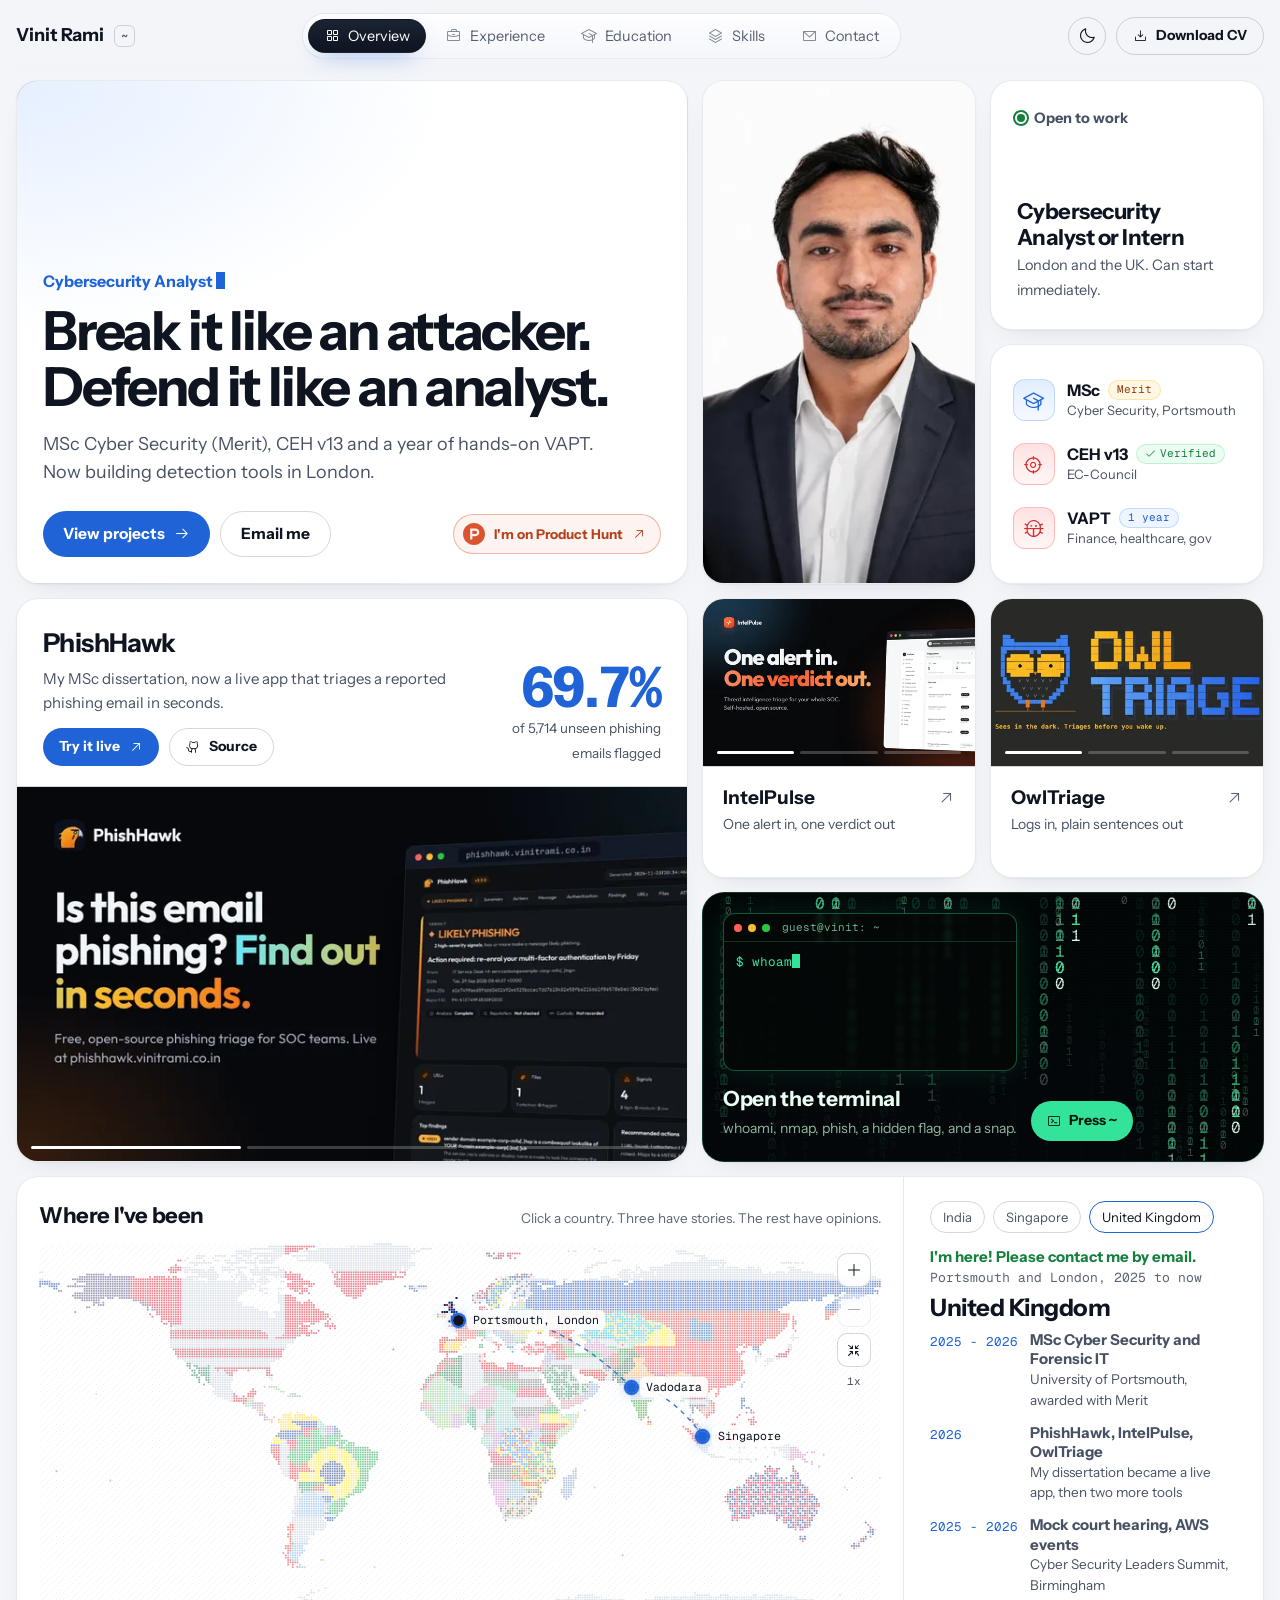
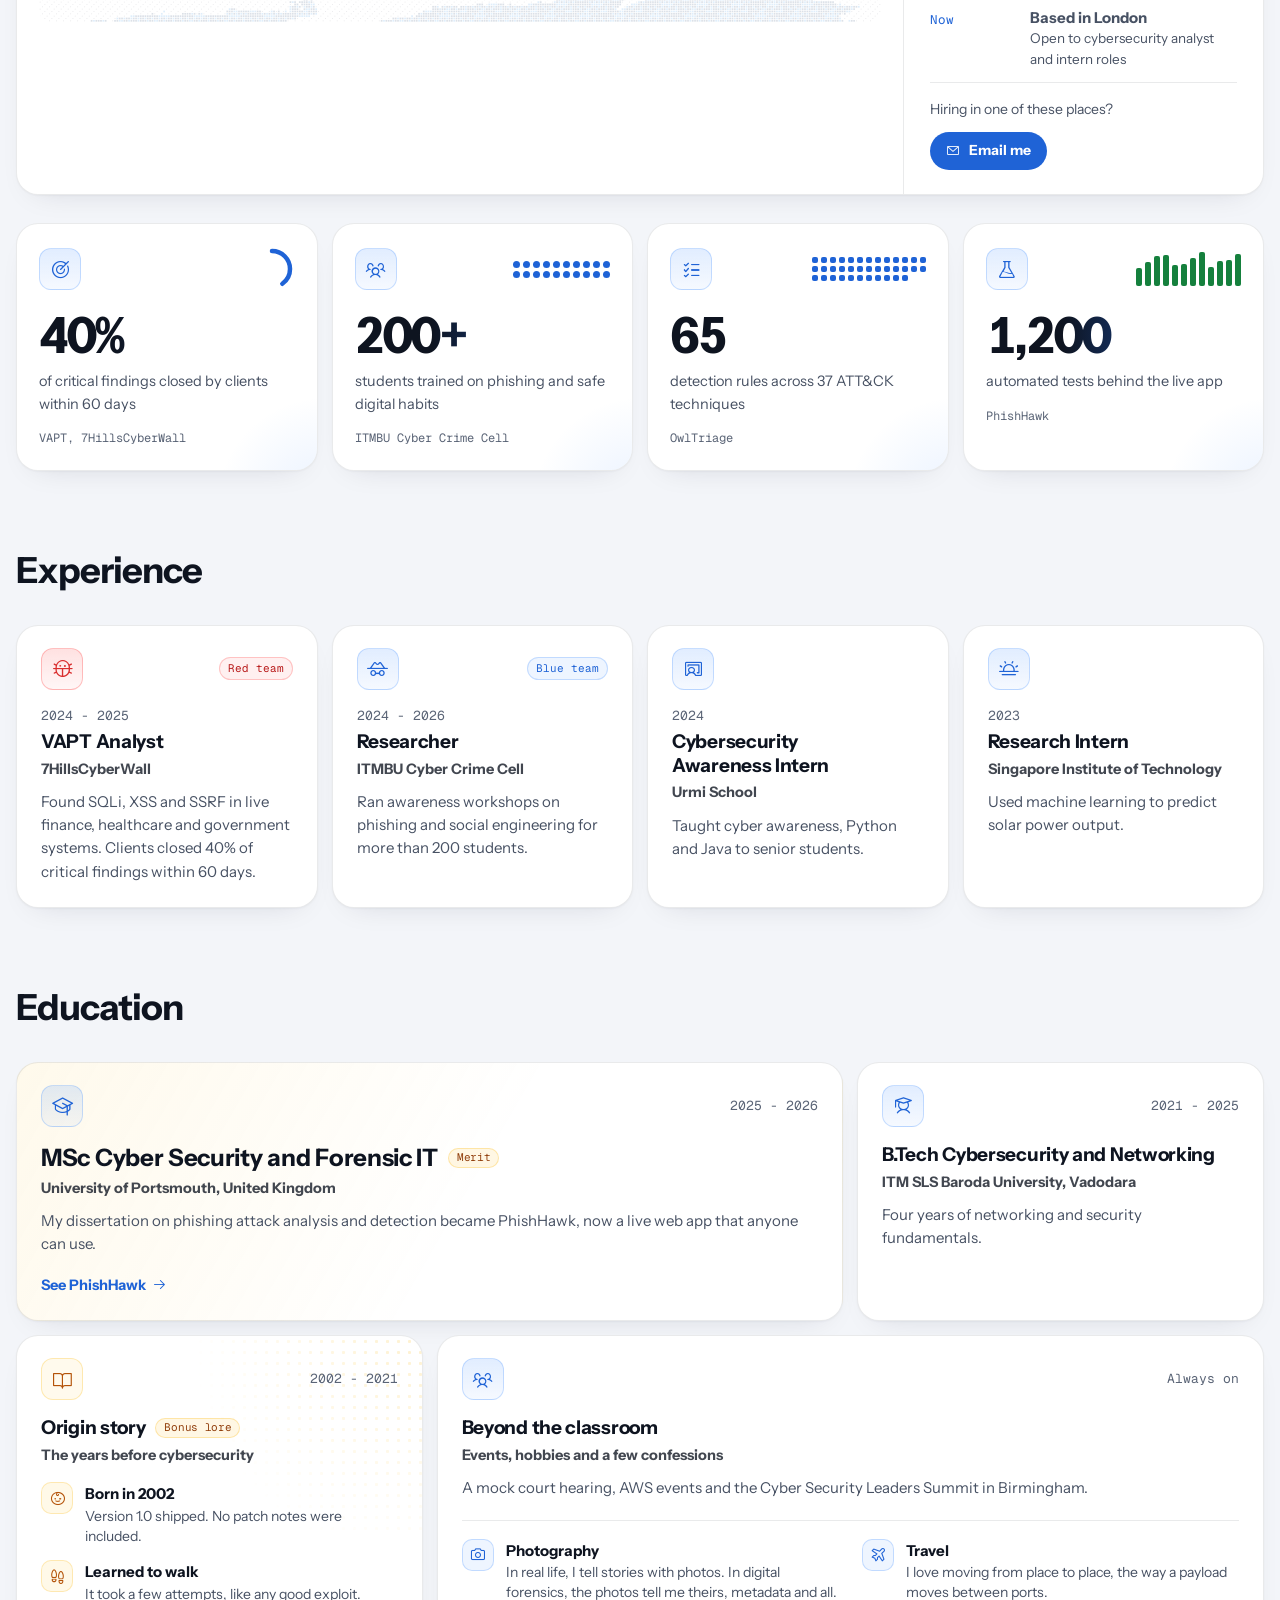
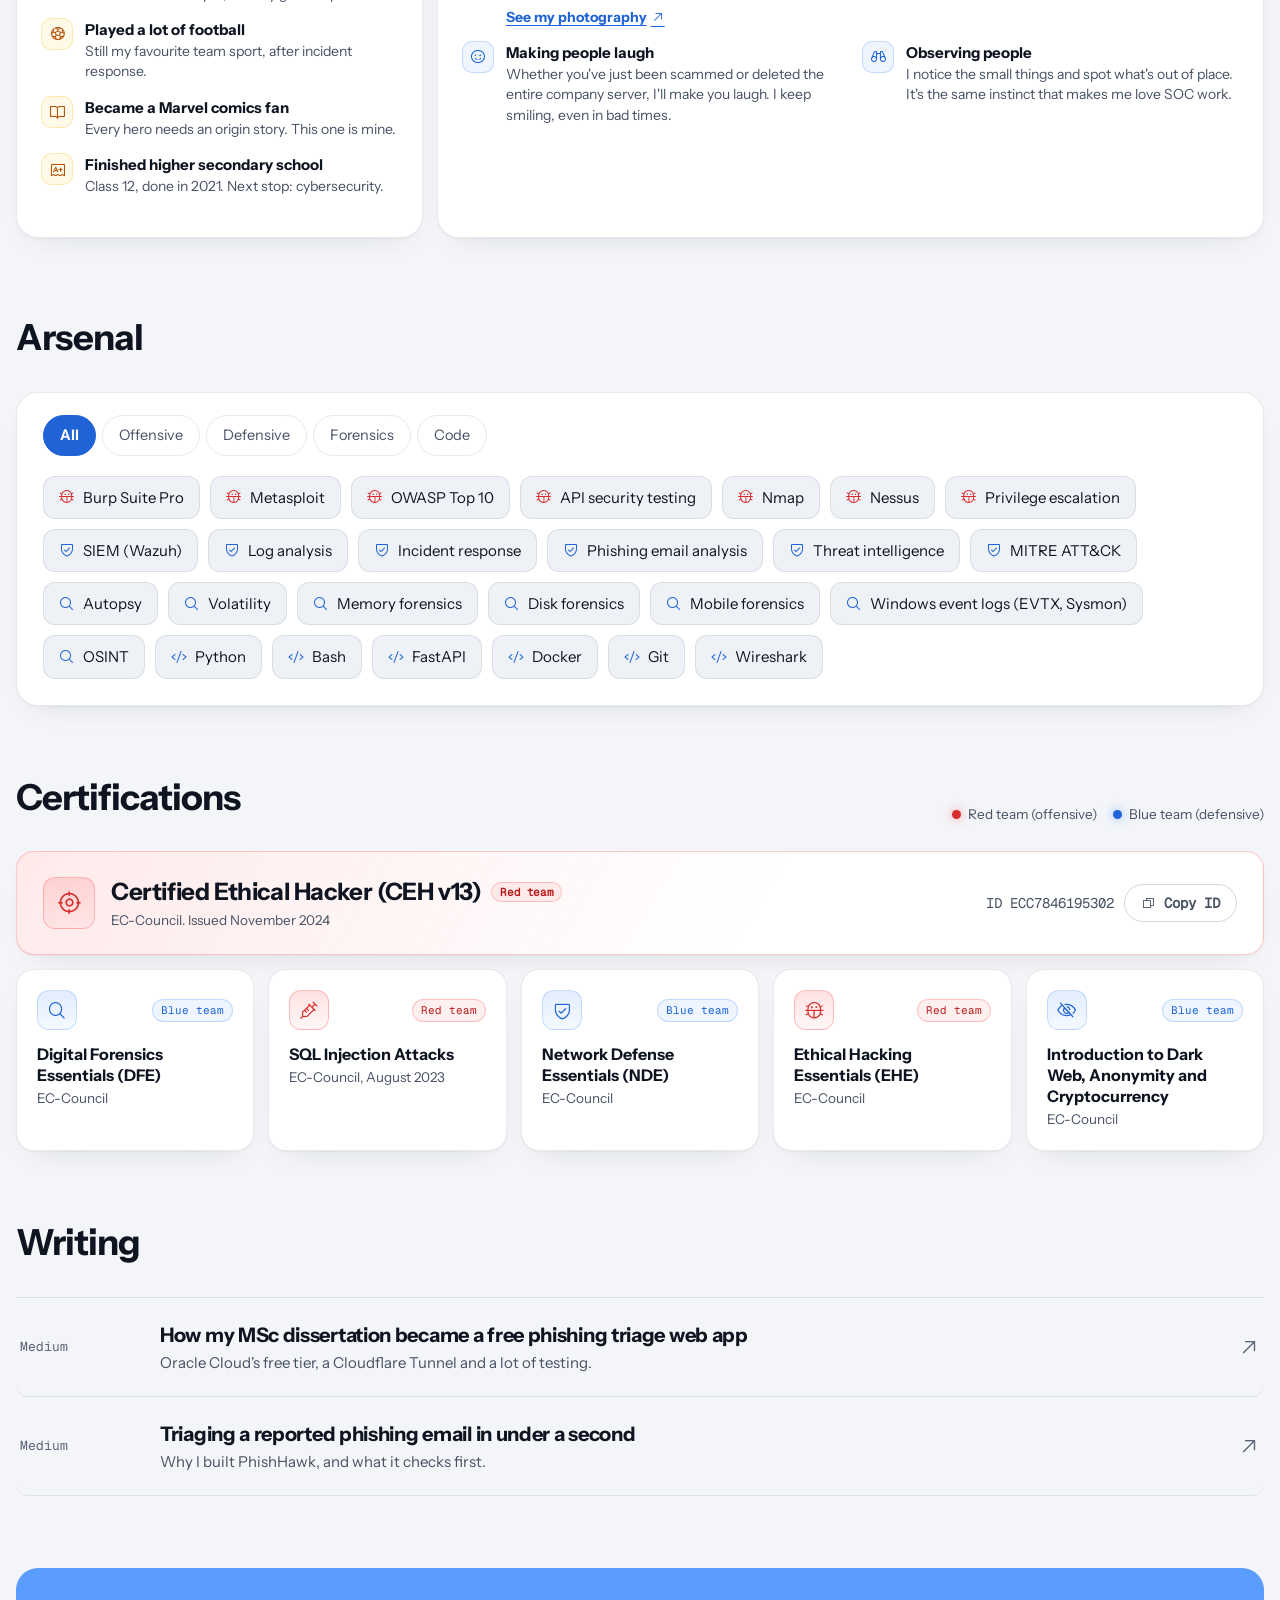
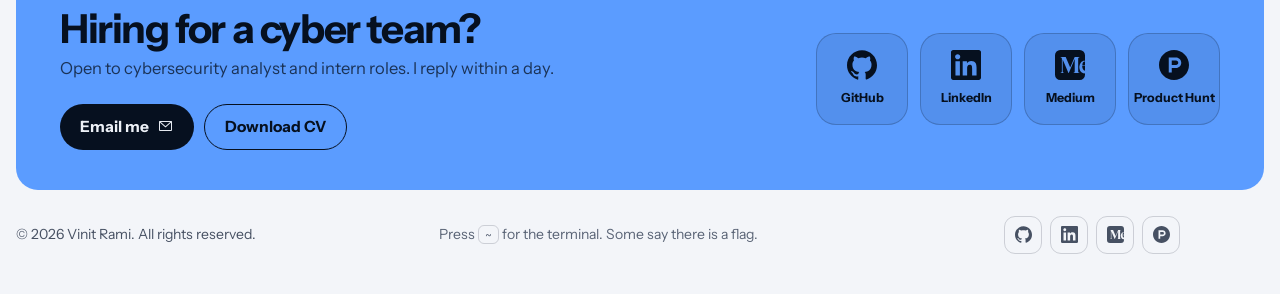
==== commit 4e2a69b4: "Link the photography site, add favicon.ico and Web Analytics - The Photography item now links to ape" ====
--- a/index.html
+++ b/index.html
@@ -12,6 +12,7 @@
 <meta name="theme-color" media="(prefers-color-scheme: light)" content="#F3F5F9">
 <meta name="theme-color" media="(prefers-color-scheme: dark)" content="#0A0C11">
 <link rel="canonical" href="https://www.vinitrami.co.in/">
+<link rel="icon" href="favicon.ico" sizes="32x32">
 <link rel="icon" href="assets/favicon.svg" type="image/svg+xml">
 <meta property="og:type" content="website">
 <meta property="og:site_name" content="Vinit Rami">
@@ -63,11 +64,13 @@
     "https://www.linkedin.com/in/vinitrami-002855228",
     "https://github.com/vinitrami-Soc",
     "https://medium.com/@ramivinit",
-    "https://www.producthunt.com/@vinit_rami"
+    "https://www.producthunt.com/@vinit_rami",
+    "https://aperture.vinitrami.co.in"
   ]
 }
 </script>
 <script src="assets/app.js" defer></script>
+<script src="/_vercel/insights/script.js" defer></script>
 </head>
 <body>
 <a class="skip-link" href="#main">Skip to content</a>
@@ -226,7 +229,7 @@
         <h3>Beyond the classroom</h3><div class="org">Events, hobbies and a few confessions</div>
         <p>A mock court hearing, AWS events and the Cyber Security Leaders Summit in Birmingham.</p>
         <ul class="story hob">
-          <li><i class="ph ph-camera" aria-hidden="true"></i><span><b>Photography</b><small>In real life, I tell stories with photos. In digital forensics, the photos tell me theirs, metadata and all.</small></span></li>
+          <li><i class="ph ph-camera" aria-hidden="true"></i><span><b>Photography</b><small>In real life, I tell stories with photos. In digital forensics, the photos tell me theirs, metadata and all. <a class="hob-link" href="https://aperture.vinitrami.co.in" target="_blank" rel="noopener noreferrer">See my photography <i class="ph ph-arrow-up-right" aria-hidden="true"></i></a></small></span></li>
           <li><i class="ph ph-airplane-tilt" aria-hidden="true"></i><span><b>Travel</b><small>I love moving from place to place, the way a payload moves between ports.</small></span></li>
           <li><i class="ph ph-smiley" aria-hidden="true"></i><span><b>Making people laugh</b><small>Whether you've just been scammed or deleted the entire company server, I'll make you laugh. I keep smiling, even in bad times.</small></span></li>
           <li><i class="ph ph-binoculars" aria-hidden="true"></i><span><b>Observing people</b><small>I notice the small things and spot what's out of place. It's the same instinct that makes me love SOC work.</small></span></li>
--- a/assets/site.css
+++ b/assets/site.css
@@ -322,6 +322,8 @@
   background: rgb(251 191 36 / .1); border: 1px solid rgb(251 191 36 / .28); }
 .story b { display: block; font-size: 15px; }
 .story small { display: block; color: var(--mut); font-size: 14px; line-height: 1.45; }
+.story small .hob-link { display: inline-flex; align-items: center; gap: 4px; margin-top: 4px; color: var(--accent); font-weight: 600; white-space: nowrap; text-decoration: underline; text-underline-offset: 3px; transition: color .2s; }
+.story small .hob-link:hover { color: var(--accent-hover); }
 
 .arsenal { margin-top: 26px; background: var(--tile); border: 1px solid var(--line); border-radius: var(--r); padding: 22px 26px 26px; }
 .tabs { display: flex; gap: 6px; flex-wrap: wrap; }
